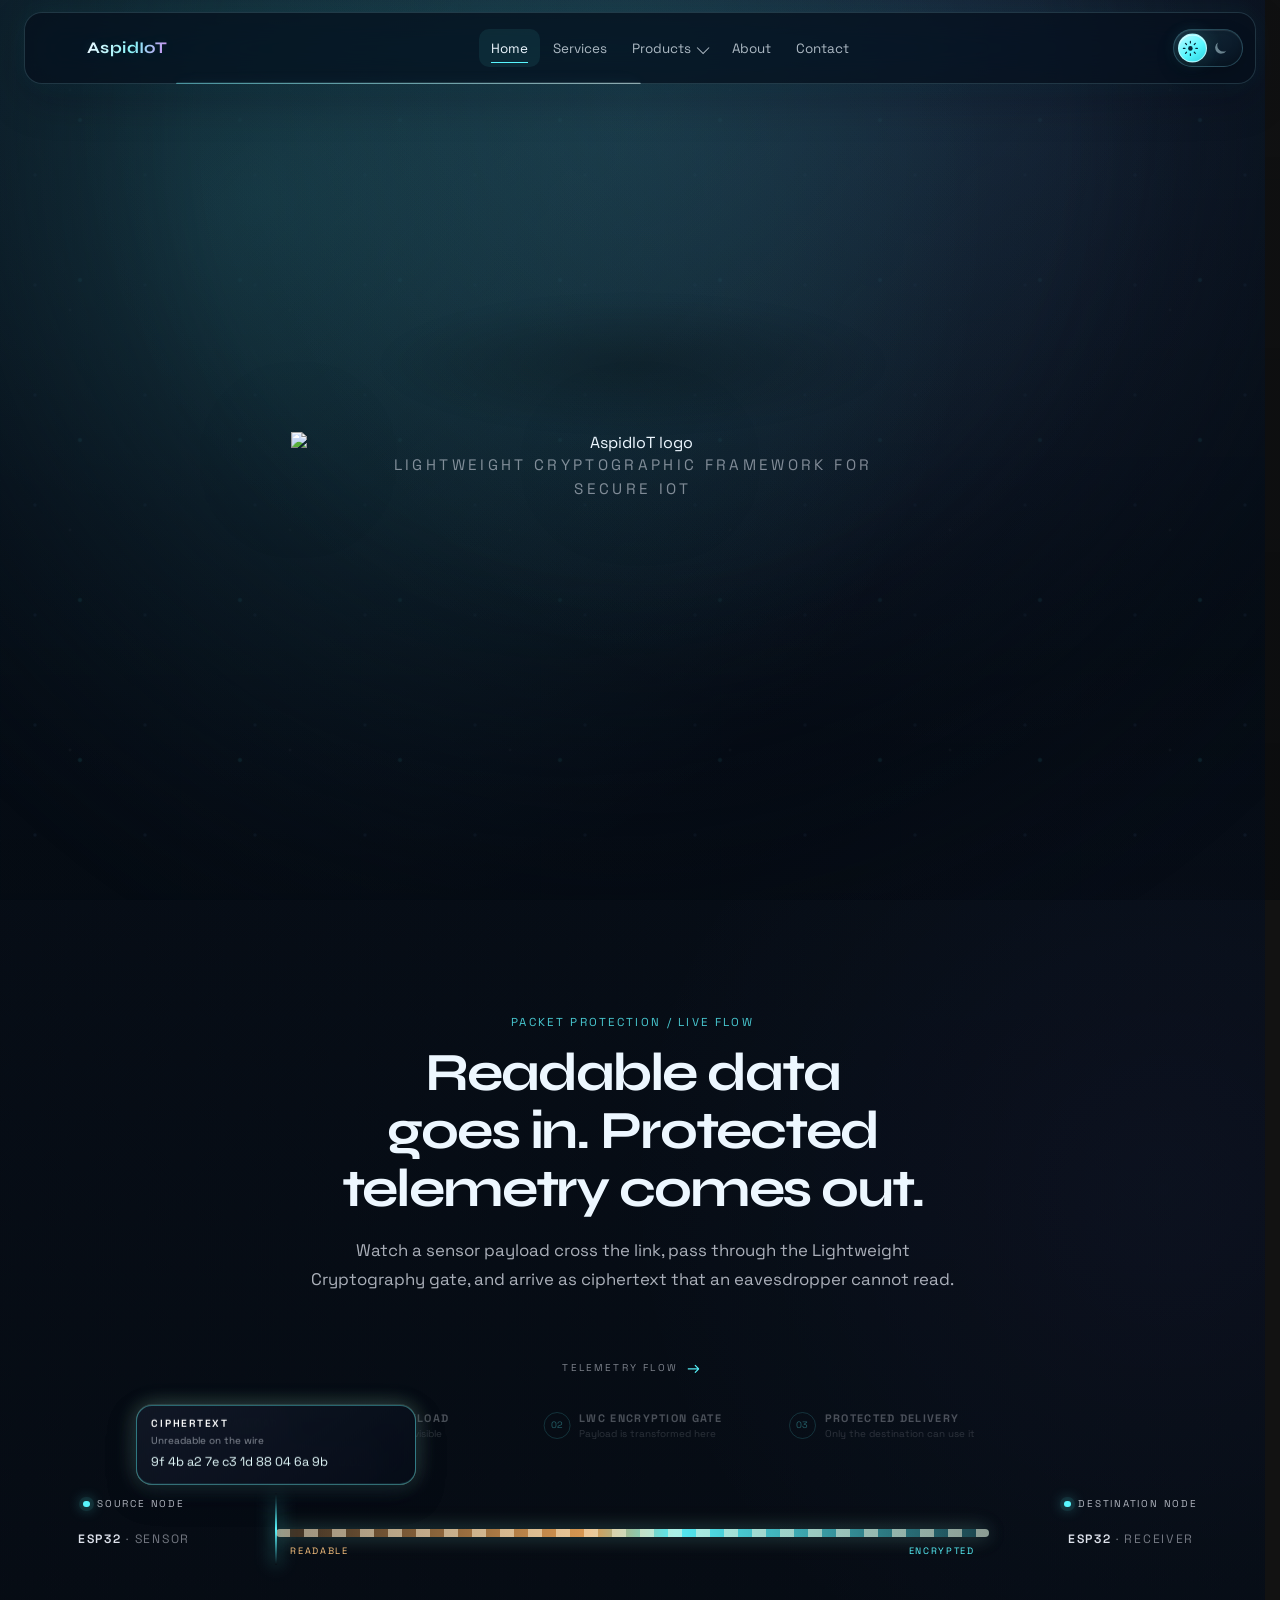
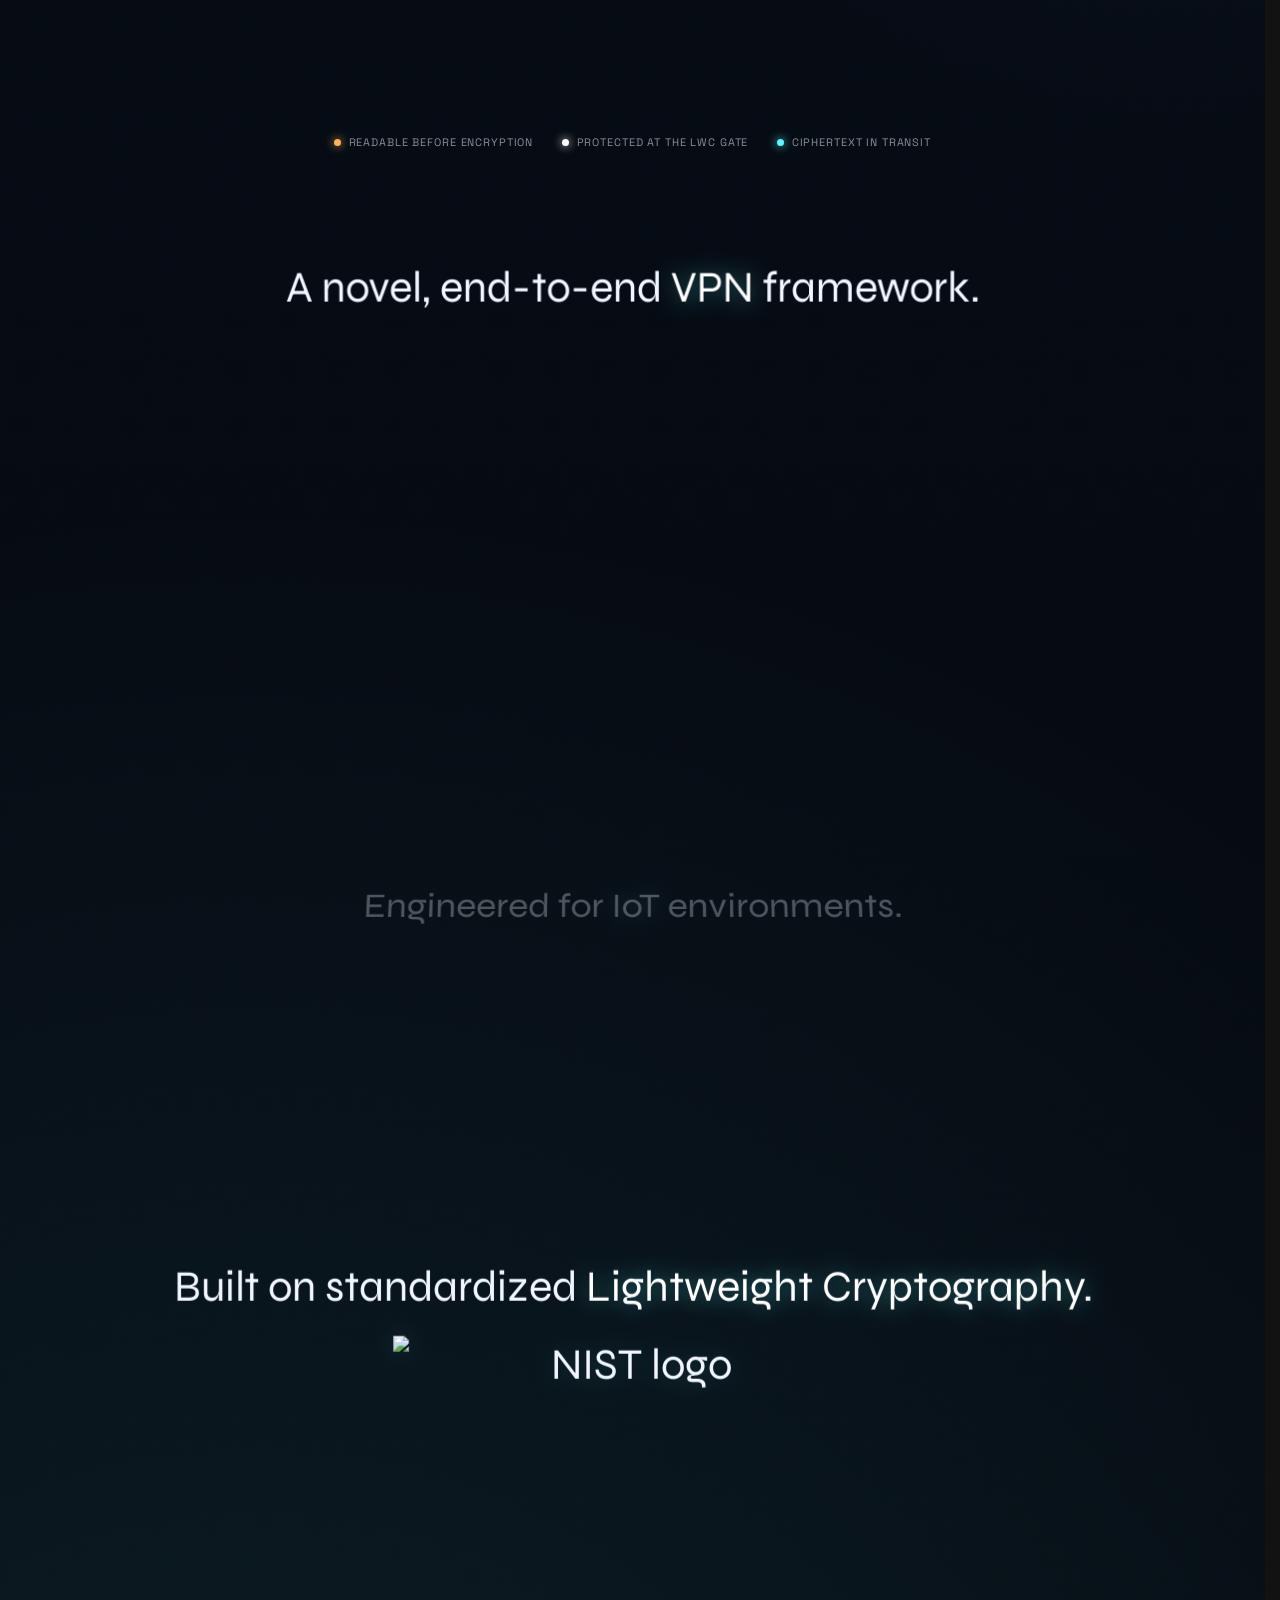
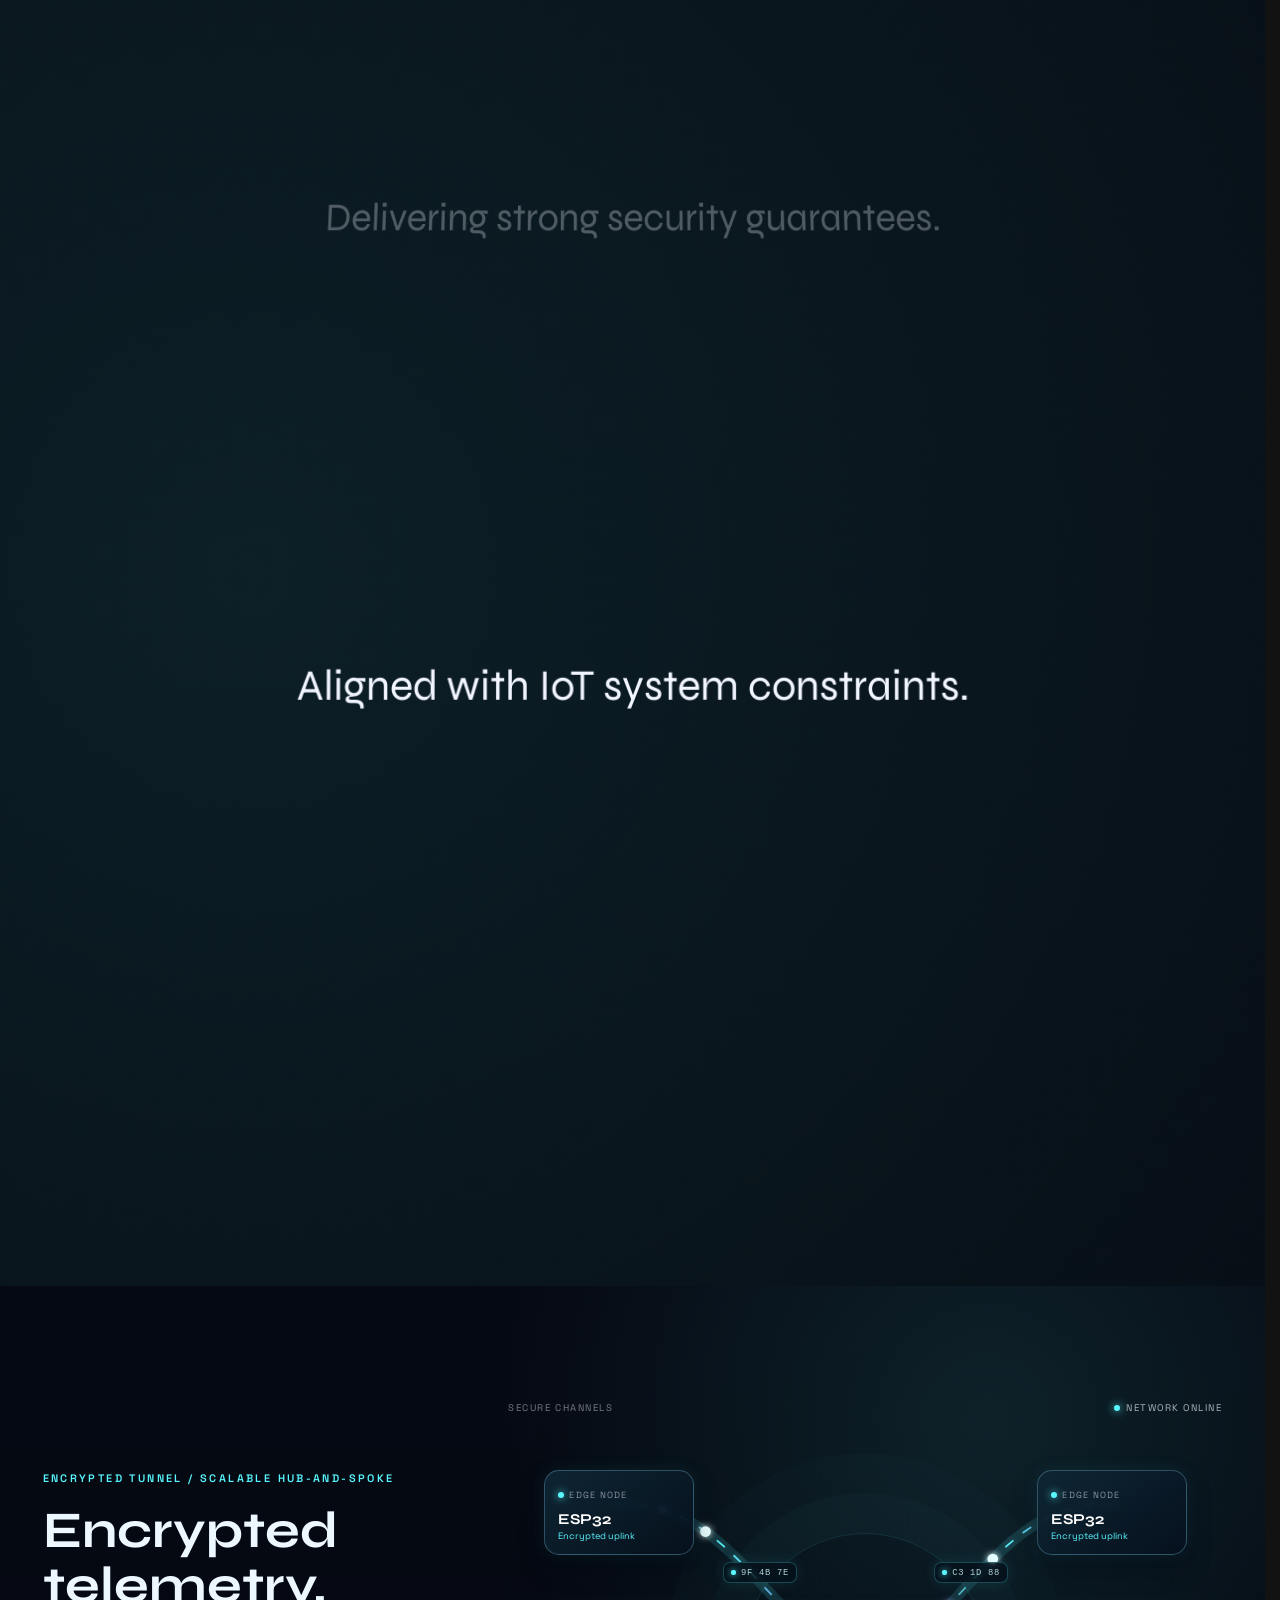
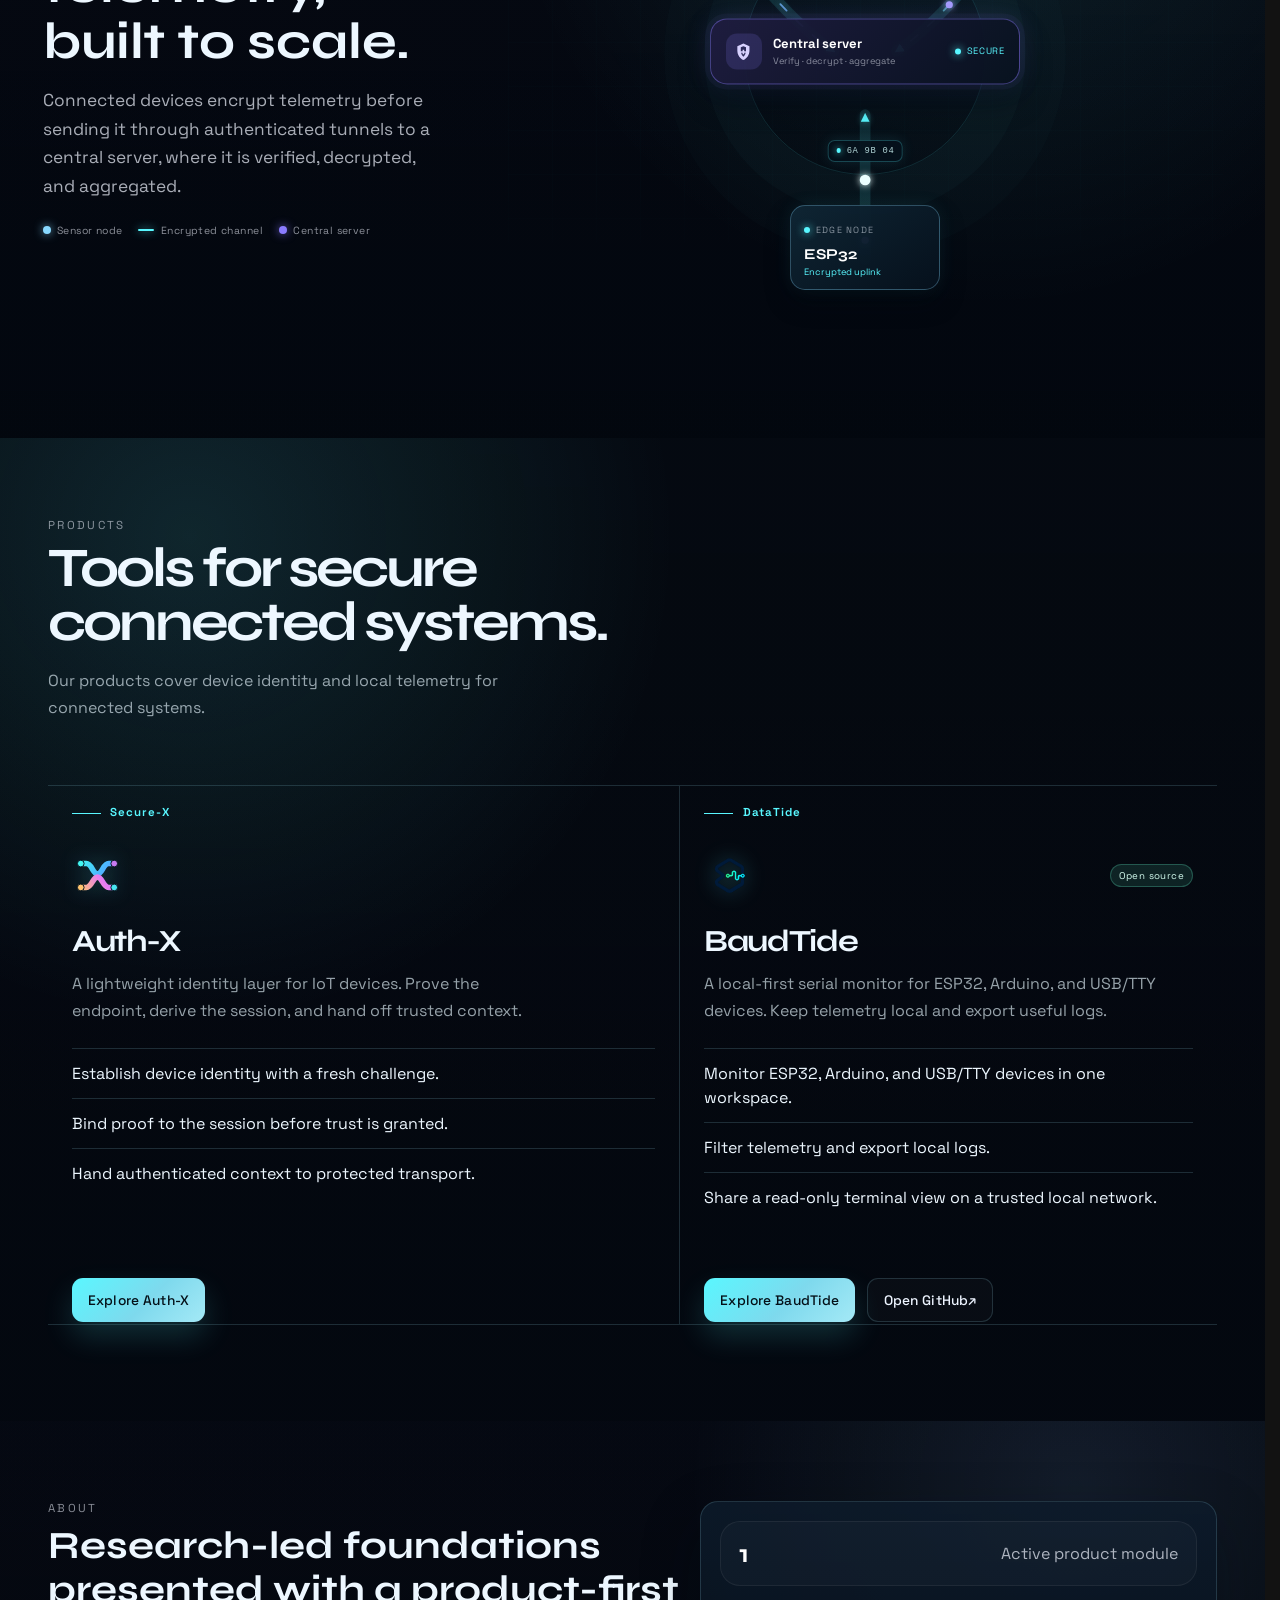
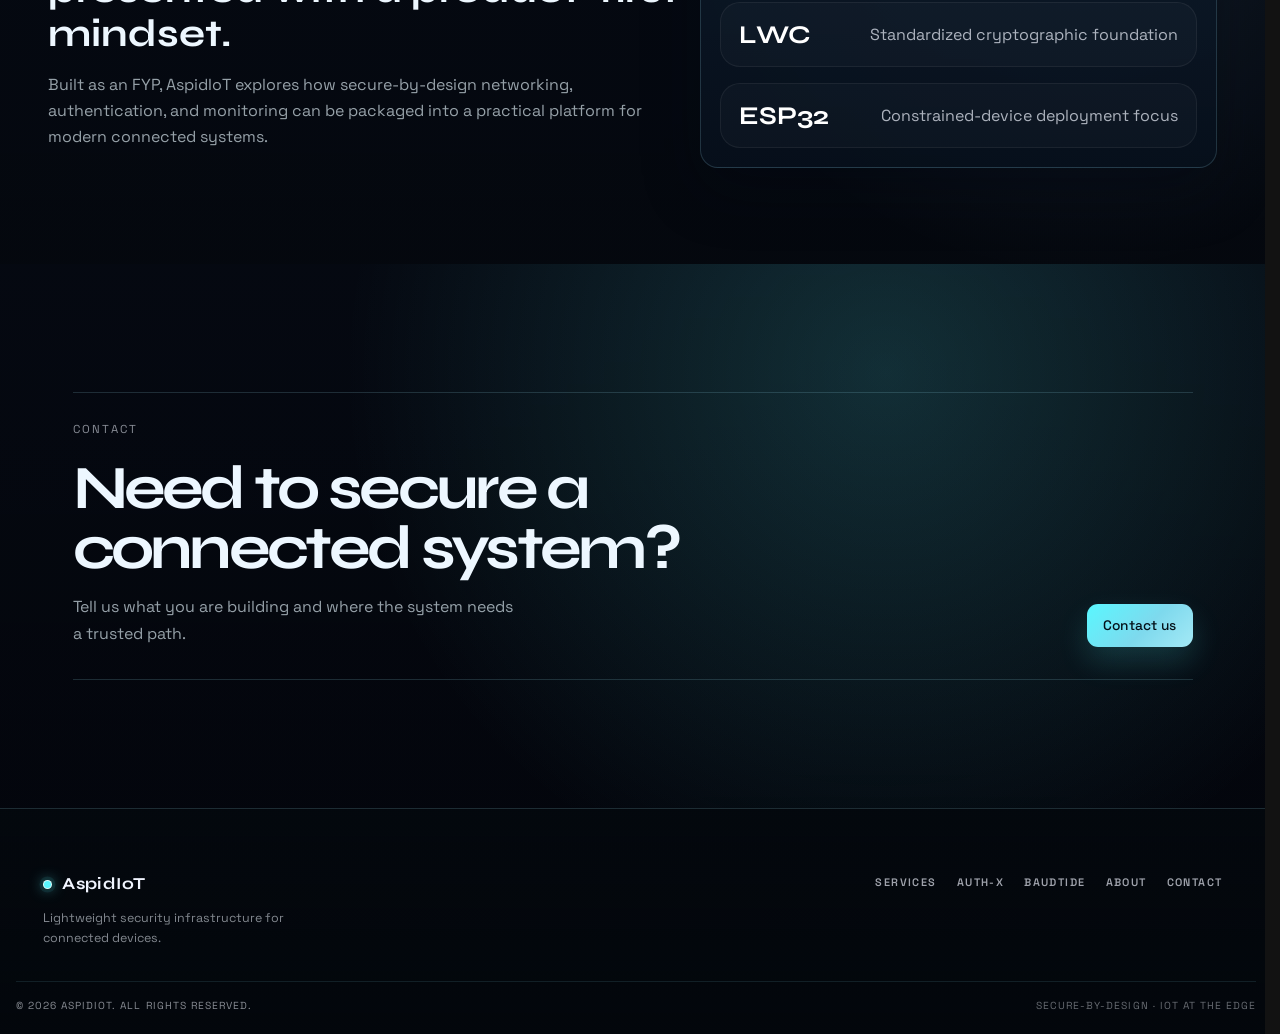
==== index.html @ df2cd74e "Redesign product navigation and service pages" ====
<!doctype html>
<html lang="en">
  <head>
    <meta charset="UTF-8" />
    <meta name="viewport" content="width=device-width, initial-scale=1.0" />
    <meta
      name="description"
      content="AspidIoT builds lightweight security infrastructure for connected devices and IoT systems."
    />
    <title>AspidIoT | Lightweight Security for IoT</title>
    <script>
      try {
        if (localStorage.getItem("aspid-theme") === "light") {
          document.documentElement.dataset.theme = "light";
        }
      } catch {}
    </script>
    <link rel="preconnect" href="https://fonts.googleapis.com" />
    <link rel="preconnect" href="https://fonts.gstatic.com" crossorigin />
    <link rel="stylesheet" href="https://fonts.googleapis.com/css2?family=Space+Grotesk:wght@400;500;600&family=Syne:wght@600;700&display=swap" />
    <link rel="stylesheet" href="styles.css?v=performance-1" />
    <link rel="stylesheet" href="theme.css?v=6" />
    <link rel="stylesheet" href="design-taste.css?v=4" />
  </head>
  <body>
    <header class="site-header" data-header>
      <div class="nav-shell">
        <span class="nav-shell-trace" aria-hidden="true">
          <svg viewBox="0 0 0 0" focusable="false" preserveAspectRatio="none">
            <defs>
              <linearGradient id="aspidNavTraceGradient" x1="0%" y1="0%" x2="100%" y2="0%">
                <stop offset="0%" stop-color="#59f7ff" stop-opacity="0.76" />
                <stop offset="55%" stop-color="#f0ffff" />
                <stop offset="100%" stop-color="#d08aef" stop-opacity="0.94" />
              </linearGradient>
            </defs>
            <path class="nav-shell-trace-path" pathLength="100" />
          </svg>
        </span>

        <a class="brand-mark" href="#home" aria-label="AspidIoT home">
          <span class="brand-logo" aria-hidden="true">
            <img src="logo.png" alt="" />
          </span>
          <span class="brand-copy">
            <span class="brand-name">AspidIoT</span>
          </span>
        </a>

        <nav class="site-nav" aria-label="Primary">
          <a class="nav-link" href="#home" data-nav-link>Home</a>
          <a class="nav-link" href="services.html">Services</a>

          <div class="nav-dropdown" data-dropdown>
            <button
              class="nav-link nav-dropdown-toggle"
              type="button"
              aria-expanded="false"
              aria-controls="products-menu"
              data-dropdown-toggle
            >
              <span>Products</span>
              <span class="nav-caret" aria-hidden="true"></span>
            </button>

            <div class="mega-menu product-menu" id="products-menu" data-dropdown-panel>
              <p class="product-menu-kicker">Product families</p>
              <div class="product-menu-list" data-product-family-list>
                <section class="product-menu-family" data-product-family>
                  <button class="product-menu-family-toggle" type="button" aria-expanded="false" aria-controls="secure-x-products" data-product-family-toggle>
                    <span class="product-menu-family-copy">
                      <span class="product-menu-family-name">Secure-X</span>
                      <span class="product-menu-family-detail">Device identity + session setup</span>
                    </span>
                    <span class="product-menu-family-caret" aria-hidden="true"></span>
                  </button>
                  <div class="product-menu-family-panel" id="secure-x-products" aria-hidden="true">
                    <a class="product-menu-item" href="auth-x.html" data-product-link>
                      <span class="product-menu-item-logo product-menu-item-logo-auth-x" aria-hidden="true">
                        <img src="assets/auth-x-logos/auth-x-mark.svg" alt="" width="64" height="64" decoding="async" />
                      </span>
                      <span class="product-menu-item-copy">
                        <span class="product-menu-item-name">Auth-X</span>
                        <span class="product-menu-item-detail">Device identity &amp; session setup</span>
                      </span>
                    </a>
                  </div>
                </section>
                <section class="product-menu-family" data-product-family>
                  <button class="product-menu-family-toggle" type="button" aria-expanded="false" aria-controls="datatide-products" data-product-family-toggle>
                    <span class="product-menu-family-copy">
                      <span class="product-menu-family-name">DataTide</span>
                      <span class="product-menu-family-detail">Local telemetry tools</span>
                    </span>
                    <span class="product-menu-family-caret" aria-hidden="true"></span>
                  </button>
                  <div class="product-menu-family-panel" id="datatide-products" aria-hidden="true">
                    <a class="product-menu-item" href="baudtide.html" data-product-link>
                      <span class="product-menu-item-logo" aria-hidden="true">
                        <img src="assets/baudtide/baudtide-mark.png" alt="" decoding="async" />
                      </span>
                      <span class="product-menu-item-copy">
                        <span class="product-menu-item-name">BaudTide <span class="product-badge product-badge-open">Open source</span></span>
                        <span class="product-menu-item-detail">Local-first serial monitoring</span>
                      </span>
                    </a>
                  </div>
                </section>
              </div>
            </div>
          </div>

          <a class="nav-link" href="about.html">About</a>
          <a class="nav-link" href="contact.html">Contact</a>
       </nav>

        <div class="nav-actions">
          <button
            class="theme-toggle"
            type="button"
            data-theme-toggle
            aria-pressed="false"
            aria-label="Switch to light theme"
            title="Switch to light theme"
          >
            <span class="theme-toggle-track" aria-hidden="true">
              <span class="theme-toggle-icon theme-toggle-icon-sun">
                <svg viewBox="0 0 24 24" focusable="false">
                  <circle cx="12" cy="12" r="3.25"></circle>
                  <path d="M12 2v2.2M12 19.8V22M2 12h2.2M19.8 12H22M4.93 4.93l1.56 1.56M17.51 17.51l1.56 1.56M19.07 4.93l-1.56 1.56M6.49 17.51l-1.56 1.56"></path>
                </svg>
              </span>
              <span class="theme-toggle-icon theme-toggle-icon-moon">
                <svg viewBox="0 0 24 24" focusable="false">
                  <path d="M20.4 15.2A8.5 8.5 0 0 1 8.8 3.6 8.5 8.5 0 1 0 20.4 15.2Z"></path>
                </svg>
              </span>
              <span class="theme-toggle-thumb"></span>
            </span>
          </button>

          <button
            class="nav-toggle"
            type="button"
            aria-label="Toggle navigation"
            aria-expanded="false"
            aria-controls="mobile-menu"
            data-nav-toggle
          >
            <span></span>
            <span></span>
            <span></span>
          </button>
        </div>
      </div>

      <div class="mobile-menu" id="mobile-menu" data-mobile-menu>
        <div class="mobile-menu-inner">
          <a class="mobile-nav-link" href="#home" data-mobile-link>Home</a>
          <a class="mobile-nav-link" href="services.html" data-mobile-link>Services</a>

          <div class="mobile-products">
            <button
              class="mobile-products-toggle"
              type="button"
              aria-expanded="false"
              aria-controls="mobile-products-grid"
              data-mobile-products-toggle
            >
              <span>Products</span>
              <span class="nav-caret" aria-hidden="true"></span>
            </button>

            <div class="mobile-products-grid" id="mobile-products-grid" data-mobile-products-grid>
              <div class="product-menu-list product-menu-list-mobile" data-product-family-list>
                <section class="product-menu-family" data-product-family>
                  <button class="product-menu-family-toggle" type="button" aria-expanded="false" aria-controls="mobile-secure-x-products" data-product-family-toggle>
                    <span class="product-menu-family-copy">
                      <span class="product-menu-family-name">Secure-X</span>
                      <span class="product-menu-family-detail">Device identity + session setup</span>
                    </span>
                    <span class="product-menu-family-caret" aria-hidden="true"></span>
                  </button>
                  <div class="product-menu-family-panel" id="mobile-secure-x-products" aria-hidden="true">
                    <a class="product-menu-item" href="auth-x.html" data-product-link data-mobile-link>
                      <span class="product-menu-item-logo product-menu-item-logo-auth-x" aria-hidden="true">
                        <img src="assets/auth-x-logos/auth-x-mark.svg" alt="" width="64" height="64" decoding="async" />
                      </span>
                      <span class="product-menu-item-copy">
                        <span class="product-menu-item-name">Auth-X</span>
                        <span class="product-menu-item-detail">Device identity &amp; session setup</span>
                      </span>
                    </a>
                  </div>
                </section>
                <section class="product-menu-family" data-product-family>
                  <button class="product-menu-family-toggle" type="button" aria-expanded="false" aria-controls="mobile-datatide-products" data-product-family-toggle>
                    <span class="product-menu-family-copy">
                      <span class="product-menu-family-name">DataTide</span>
                      <span class="product-menu-family-detail">Local telemetry tools</span>
                    </span>
                    <span class="product-menu-family-caret" aria-hidden="true"></span>
                  </button>
                  <div class="product-menu-family-panel" id="mobile-datatide-products" aria-hidden="true">
                    <a class="product-menu-item" href="baudtide.html" data-product-link data-mobile-link>
                      <span class="product-menu-item-logo" aria-hidden="true">
                        <img src="assets/baudtide/baudtide-mark.png" alt="" decoding="async" />
                      </span>
                      <span class="product-menu-item-copy">
                        <span class="product-menu-item-name">BaudTide <span class="product-badge product-badge-open">Open source</span></span>
                        <span class="product-menu-item-detail">Local-first serial monitoring</span>
                      </span>
                    </a>
                  </div>
                </section>
              </div>
            </div>
          </div>

          <a class="mobile-nav-link" href="about.html" data-mobile-link>About</a>
          <a class="mobile-nav-link" href="contact.html" data-mobile-link>Contact</a>

        </div>
      </div>
    </header>

    <main>
      <section class="hero" id="home">
        <div class="hero-bg"></div>
        <div class="hero-3d scene-layer" aria-hidden="true">
          <canvas id="hero-canvas"></canvas>
        </div>
        <div class="hero-content">
          <div class="hero-brand">
            <div class="hero-core" aria-hidden="true"></div>
            <img class="logo" src="logo.png" alt="AspidIoT logo" />
            <p class="hero-tagline">Lightweight Cryptographic Framework for Secure IoT</p>
          </div>
          <div class="hero-features">
            <div class="hero-feature">Secure,</div>
            <div class="hero-feature">Modular,</div>
            <div class="hero-feature">Lightweight <span class="hero-dot">•</span></div>
          </div>
        </div>
      </section>

      <section class="narrative" id="features" aria-label="Project narrative">
        <div class="narrative-intro">
          <p class="section-kicker">Packet protection / live flow</p>
          <h2 class="narrative-title">Readable data goes in. Protected telemetry comes out.</h2>
          <p class="narrative-summary">
            Watch a sensor payload cross the link, pass through the Lightweight Cryptography gate,
            and arrive as ciphertext that an eavesdropper cannot read.
          </p>
        </div>

        <div class="device-bridge">
          <div class="device-node device-node-source">
            <span class="device-status"><span class="status-dot"></span>Source node</span>
            <img class="device" src="esp32.png" alt="" loading="lazy" decoding="async" />
            <span class="device-label">ESP32 <span>· sensor</span></span>
          </div>

          <div class="bridge-3d scene-layer" aria-hidden="true">
            <canvas id="bridge-canvas"></canvas>
          </div>

          <div class="link-line">
            <span class="flow-direction">Telemetry flow <span aria-hidden="true">→</span></span>
            <span class="link-track" aria-hidden="true"></span>
            <span class="track-zone track-zone-plain" aria-hidden="true">Readable</span>
            <span class="track-zone track-zone-cipher" aria-hidden="true">Encrypted</span>

            <div class="bridge-stage-label bridge-stage-plain" aria-hidden="true">
              <span class="stage-index">01</span>
              <span class="stage-copy"><strong>Readable payload</strong><small>Sensor values are visible</small></span>
            </div>

            <div class="packet packet-plain">
              <span class="packet-label">Plaintext payload</span>
              <span class="packet-meta">Temperature · humidity · gas</span>
              <pre class="packet-body">{ "temp": 24.7, "hum": 61, "gas": 0.02 }</pre>
            </div>

            <div class="bridge-stage-label bridge-stage-encrypt" aria-hidden="true">
              <span class="stage-index">02</span>
              <span class="stage-copy"><strong>LWC encryption gate</strong><small>Payload is transformed here</small></span>
            </div>

            <div class="packet packet-cipher">
              <span class="packet-label">Ciphertext</span>
              <span class="packet-meta">Unreadable on the wire</span>
              <pre class="packet-body">9f 4b a2 7e c3 1d 88 04 6a 9b</pre>
            </div>

            <div class="bridge-stage-label bridge-stage-deliver" aria-hidden="true">
              <span class="stage-index">03</span>
              <span class="stage-copy"><strong>Protected delivery</strong><small>Only the destination can use it</small></span>
            </div>

            <div class="lock-indicator">
              <img src="lock-removebg-preview.png" alt="" loading="lazy" decoding="async" />
              <span class="lock-label"><strong>LWC gate</strong><small>Encrypted here</small></span>
            </div>

            <div class="hacker-figure">
              <img src="hacker-removebg-preview.png" alt="" loading="lazy" decoding="async" />
              <span class="hacker-tag"><strong>Eavesdropper blocked</strong><small>Cannot read the payload</small></span>
            </div>
          </div>

          <div class="device-node device-node-destination">
            <span class="device-status"><span class="status-dot"></span>Destination node</span>
            <img class="device" src="esp32.png" alt="" loading="lazy" decoding="async" />
            <span class="device-label">ESP32 <span>· receiver</span></span>
          </div>
        </div>

        <div class="bridge-legend" aria-label="Animation legend">
          <span><i class="legend-swatch legend-swatch-plain"></i>Readable before encryption</span>
          <span><i class="legend-swatch legend-swatch-gate"></i>Protected at the LWC gate</span>
          <span><i class="legend-swatch legend-swatch-cipher"></i>Ciphertext in transit</span>
        </div>

        <div class="story-sticky">
          <div class="story-lines">
            <p class="story-line is-active">A novel, end-to-end <span class="accent">VPN</span> framework.</p>
            <p class="story-line">Engineered for <span class="accent">IoT</span> environments.</p>
            <p class="story-line">
              Built on standardized <span class="accent">Lightweight Cryptography.</span>
              <img class="story-logo" src="nist.png" alt="NIST logo" loading="lazy" decoding="async" />
            </p>
            <p class="story-line">Delivering strong security guarantees.</p>
            <p class="story-line">Aligned with IoT system constraints.</p>
          </div>
        </div>
      </section>

      <section class="network" id="network" aria-label="Encrypted device network">
        <div class="network-content">
          <div class="network-text reveal">
            <p class="network-kicker">Encrypted tunnel / scalable hub-and-spoke</p>
            <h2 class="network-title">Encrypted telemetry, built to scale.</h2>
            <p class="network-summary">
              Connected devices encrypt telemetry before sending it through authenticated tunnels
              to a central server, where it is verified, decrypted, and aggregated.
            </p>
            <div class="network-legend" aria-label="Network legend">
              <span><i class="legend-device"></i>Sensor node</span>
              <span><i class="legend-tunnel"></i>Encrypted channel</span>
              <span><i class="legend-server"></i>Central server</span>
            </div>
          </div>
          <div class="network-viz" aria-hidden="true">
            <div class="network-viz-shell">
              <div class="network-viz-topline">
                <span>Secure channels</span>
                <span class="network-live"><i></i>Network online</span>
              </div>

              <svg class="network-map" viewBox="0 0 800 560" role="presentation">
                <defs>
                  <linearGradient id="network-route-gradient" x1="0" y1="0" x2="1" y2="0">
                    <stop offset="0" stop-color="#88d9ff" stop-opacity="0.2" />
                    <stop offset="0.5" stop-color="#59f7ff" stop-opacity="0.95" />
                    <stop offset="1" stop-color="#8b7cff" stop-opacity="0.6" />
                  </linearGradient>
                  <filter id="network-packet-glow" x="-100%" y="-100%" width="300%" height="300%">
                    <feGaussianBlur stdDeviation="4" result="blur" />
                    <feMerge>
                      <feMergeNode in="blur" />
                      <feMergeNode in="SourceGraphic" />
                    </feMerge>
                  </filter>
                  <marker id="network-arrow" viewBox="0 0 10 10" refX="8" refY="5" markerWidth="5" markerHeight="5" orient="auto-start-reverse">
                    <path d="M 0 0 L 10 5 L 0 10 z" fill="#59f7ff" />
                  </marker>
                </defs>

                <path class="network-route-base" d="M120 112 C235 105 280 220 365 277" />
                <path class="network-route-line" d="M120 112 C235 105 280 220 365 277" marker-end="url(#network-arrow)" />
                <path class="network-route-base" d="M680 112 C565 105 520 220 435 277" />
                <path class="network-route-line" d="M680 112 C565 105 520 220 435 277" marker-end="url(#network-arrow)" />
                <path class="network-route-base" d="M400 510 C400 438 400 385 400 348" />
                <path class="network-route-line network-route-line-vertical" d="M400 510 C400 438 400 385 400 348" marker-end="url(#network-arrow)" />

                <circle class="network-packet network-packet-forward" r="6" filter="url(#network-packet-glow)">
                  <animateMotion dur="3.2s" begin="-0.4s" repeatCount="indefinite" path="M120 112 C235 105 280 220 365 277" />
                </circle>
                <circle class="network-packet network-packet-reply" r="4" filter="url(#network-packet-glow)">
                  <animateMotion dur="3.2s" begin="-1.9s" repeatCount="indefinite" path="M365 277 C280 220 235 105 120 112" />
                </circle>
                <circle class="network-packet network-packet-forward" r="6" filter="url(#network-packet-glow)">
                  <animateMotion dur="3.6s" begin="-1.1s" repeatCount="indefinite" path="M680 112 C565 105 520 220 435 277" />
                </circle>
                <circle class="network-packet network-packet-reply" r="4" filter="url(#network-packet-glow)">
                  <animateMotion dur="3.6s" begin="-0.2s" repeatCount="indefinite" path="M435 277 C520 220 565 105 680 112" />
                </circle>
                <circle class="network-packet network-packet-forward" r="6" filter="url(#network-packet-glow)">
                  <animateMotion dur="2.8s" begin="-0.8s" repeatCount="indefinite" path="M400 510 C400 438 400 385 400 348" />
                </circle>
                <circle class="network-packet network-packet-reply" r="4" filter="url(#network-packet-glow)">
                  <animateMotion dur="2.8s" begin="-1.7s" repeatCount="indefinite" path="M400 348 C400 385 400 438 400 510" />
                </circle>
              </svg>

              <div class="network-server">
                <div class="network-server-icon">
                  <svg viewBox="0 0 24 24" aria-hidden="true">
                    <path d="M12 2.4 19 5.5v5.1c0 5.1-3.1 9.4-7 11-3.9-1.6-7-5.9-7-11V5.5l7-3.1Zm0 3.1L9 6.8v3.7c0 3.3 1.7 6.3 3 7.3 1.3-1 3-4 3-7.3V6.8l-3-1.3Zm-.9 4h1.8v1.8h1.8v1.8h-1.8v1.8h-1.8v-1.8H9.2v-1.8h1.9V9.5Z" />
                  </svg>
                </div>
                <div>
                  <strong>Central server</strong>
                  <span>Verify · decrypt · aggregate</span>
                </div>
                <span class="network-server-state"><i></i>Secure</span>
              </div>

              <div class="network-node network-node-1">
                <span class="network-node-top"><i></i>Edge node</span>
                <strong>ESP32</strong>
                <span>Encrypted uplink</span>
              </div>
              <div class="network-node network-node-2">
                <span class="network-node-top"><i></i>Edge node</span>
                <strong>ESP32</strong>
                <span>Encrypted uplink</span>
              </div>
              <div class="network-node network-node-3">
                <span class="network-node-top"><i></i>Edge node</span>
                <strong>ESP32</strong>
                <span>Encrypted uplink</span>
              </div>

              <span class="network-cipher network-cipher-1"><i></i>9F 4B 7E</span>
              <span class="network-cipher network-cipher-2"><i></i>C3 1D 88</span>
              <span class="network-cipher network-cipher-3"><i></i>6A 9B 04</span>
            </div>
          </div>
        </div>
      </section>

      <section class="products-section" id="products" aria-label="Products">
        <div class="section-shell reveal">
          <div class="section-heading">
            <p class="section-kicker">Products</p>
            <h2 class="section-title">Tools for secure connected systems.</h2>
            <p class="section-summary">
              Our products cover device identity and local telemetry for connected systems.
            </p>
          </div>

          <div class="product-showcase-grid">
            <section class="product-showcase-family" aria-label="Secure-X product lineup">
              <p class="product-showcase-family-label">Secure-X</p>
              <article class="showcase-card showcase-card-featured reveal" data-delay="80">
                <div class="showcase-card-top">
                  <span class="showcase-logo showcase-logo-mark" aria-hidden="true">
                    <img src="assets/auth-x-logos/auth-x-mark.svg" alt="" width="64" height="64" loading="lazy" decoding="async" />
                  </span>
                </div>
                <h3>Auth-X</h3>
                <p>
                  A lightweight identity layer for IoT devices. Prove the endpoint, derive the session, and hand off trusted context.
                </p>
                <ul class="showcase-list">
                  <li>Establish device identity with a fresh challenge.</li>
                  <li>Bind proof to the session before trust is granted.</li>
                  <li>Hand authenticated context to protected transport.</li>
                </ul>
                <div class="showcase-actions">
                  <a class="button-link button-link-primary" href="auth-x.html">Explore Auth-X</a>
                </div>
              </article>
            </section>

            <section class="product-showcase-family" aria-label="DataTide tools">
              <p class="product-showcase-family-label">DataTide</p>
              <article class="showcase-card showcase-card-baudtide reveal" data-delay="160">
                <div class="showcase-card-top">
                  <span class="showcase-icon showcase-icon-baudtide" aria-hidden="true">
                    <img src="assets/baudtide/baudtide-mark.png" alt="" loading="lazy" decoding="async" />
                  </span>
                  <span class="product-badge product-badge-open">Open source</span>
                </div>
                <h3>BaudTide</h3>
                <p>
                  A local-first serial monitor for ESP32, Arduino, and USB/TTY devices. Keep telemetry local and export useful logs.
                </p>
                <ul class="showcase-list">
                  <li>Monitor ESP32, Arduino, and USB/TTY devices in one workspace.</li>
                  <li>Filter telemetry and export local logs.</li>
                  <li>Share a read-only terminal view on a trusted local network.</li>
                </ul>
                <div class="showcase-actions">
                  <a class="button-link button-link-primary" href="baudtide.html">Explore BaudTide</a>
                  <a class="button-link button-link-muted" href="https://github.com/basilk15/baudtide" target="_blank" rel="noreferrer">Open GitHub <span aria-hidden="true">↗</span></a>
                </div>
              </article>
            </section>
          </div>
        </div>
      </section>

      <section class="about-section" id="about" aria-label="About AspidIoT">
        <div class="section-shell about-grid reveal">
          <div class="section-heading">
            <p class="section-kicker">About</p>
            <h2 class="section-title">Research-led foundations presented with a product-first mindset.</h2>
            <p class="section-summary">
              Built as an FYP, AspidIoT explores how secure-by-design networking, authentication, and monitoring can be packaged into a practical platform for modern connected systems.
            </p>
          </div>

          <div class="about-panel">
            <div class="about-metric">
              <strong>1</strong>
              <span>Active product module</span>
            </div>
            <div class="about-metric">
              <strong>LWC</strong>
              <span>Standardized cryptographic foundation</span>
            </div>
            <div class="about-metric">
              <strong>ESP32</strong>
              <span>Constrained-device deployment focus</span>
            </div>
          </div>
        </div>
      </section>

      <section class="final" id="contact">
        <div class="contact-panel reveal">
          <p class="section-kicker">Contact</p>
          <h2 class="contact-title">Need to secure a connected system?</h2>
          <p class="contact-copy">
            Tell us what you are building and where the system needs a trusted path.
          </p>
          <div class="contact-actions">
            <a class="button-link button-link-primary" href="contact.html">Contact us</a>
          </div>
        </div>
      </section>
    </main>

    <footer class="site-footer">
      <div class="site-footer-shell">
        <div class="site-footer-branding">
          <a class="site-footer-brand" href="#home" aria-label="AspidIoT home">
            <span class="site-footer-brand-mark" aria-hidden="true"></span>
            <span>AspidIoT</span>
          </a>
          <p>Lightweight security infrastructure for connected devices.</p>
        </div>
        <nav class="site-footer-nav" aria-label="Footer">
          <a href="services.html">Services</a>
          <a href="auth-x.html">Auth-X</a>
          <a href="baudtide.html">BaudTide</a>
          <a href="#about">About</a>
          <a href="#contact">Contact</a>
        </nav>
      </div>
      <div class="site-footer-meta">
        <p>© 2026 AspidIoT. All rights reserved.</p>
        <span>Secure-by-design · IoT at the edge</span>
      </div>
    </footer>

    <script src="theme.js?v=2"></script>
    <script src="script.js?v=performance-4"></script>
  </body>
</html>
---- styles.css ----
:root {
  color-scheme: dark;
  --bg: #05070c;
  --bg-deep: #0a0f1c;
  --ink: #f1f5ff;
  --muted: rgba(241, 245, 255, 0.7);
  --accent: #59f7ff;
  --accent-2: #8b7cff;
  --accent-3: #88d9ff;
  --accent-soft: rgba(89, 247, 255, 0.18);
  --panel: rgba(11, 18, 34, 0.8);
  --panel-strong: rgba(9, 16, 29, 0.94);
  --glow: rgba(89, 247, 255, 0.55);
  --border-soft: rgba(255, 255, 255, 0.09);
  --shadow-soft: 0 18px 45px rgba(2, 8, 18, 0.28);
  --shadow-strong: 0 24px 60px rgba(2, 8, 18, 0.42);
  --max-width: 980px;
  --nav-height: 5.25rem;
}

* {
  box-sizing: border-box;
  margin: 0;
  padding: 0;
}

html {
  scroll-behavior: smooth;
  overflow-x: clip;
}

body {
  font-family: "Space Grotesk", "Segoe UI", sans-serif;
  background: radial-gradient(circle at top, #0c172a 0%, var(--bg) 45%, #030509 100%);
  color: var(--ink);
  min-height: 100vh;
  overflow-x: clip;
  position: relative;
}

body.menu-open {
  overflow: hidden;
}

main {
  position: relative;
  overflow: hidden;
  z-index: 1;
}

main > section {
  position: relative;
  z-index: 1;
}

body::before,
body::after,
main::before,
main::after {
  content: "";
  position: fixed;
  inset: 0;
  pointer-events: none;
  z-index: 0;
}

body::before {
  background:
    radial-gradient(circle at 50% 12%, rgba(89, 247, 255, 0.08), transparent 55%),
    radial-gradient(circle at 50% 55%, rgba(0, 0, 0, 0), rgba(0, 0, 0, 0.35) 70%, rgba(0, 0, 0, 0.65) 100%);
  opacity: 1;
}

body::after {
  background-image:
    linear-gradient(90deg, rgba(89, 247, 255, 0.035) 1px, transparent 1px),
    linear-gradient(0deg, rgba(89, 247, 255, 0.035) 1px, transparent 1px),
    radial-gradient(circle, rgba(89, 247, 255, 0.75) 0 1.2px, transparent 2.8px),
    radial-gradient(circle, rgba(125, 177, 255, 0.45) 0 1px, transparent 2.4px),
    radial-gradient(circle, rgba(255, 255, 255, 0.25) 0 0.9px, transparent 2px);
  background-size: 180px 180px, 180px 180px, 160px 160px, 110px 110px, 220px 220px;
  background-position: 0 0, 0 0, 0 -600px, 90px -1200px, -40px -900px;
  opacity: 0.6;
  animation: starRain 16s linear infinite;
}

main::before {
  background-image:
    repeating-linear-gradient(
      110deg,
      rgba(89, 247, 255, 0.08) 0 1px,
      transparent 1px 160px
    ),
    repeating-linear-gradient(
      12deg,
      rgba(89, 247, 255, 0.06) 0 1px,
      transparent 1px 220px
    ),
    radial-gradient(circle at 30% 40%, rgba(89, 247, 255, 0.2) 0 2px, transparent 3px),
    radial-gradient(circle at 70% 60%, rgba(89, 247, 255, 0.18) 0 2px, transparent 3px),
    radial-gradient(circle at 50% 20%, rgba(89, 247, 255, 0.16) 0 2px, transparent 3px);
  background-size: 140% 140%;
  background-position: 0 0;
  opacity: 0.18;
  animation: streamSlide 36s linear infinite;
}

main::after {
  background-image: url("data:image/svg+xml;utf8,<svg xmlns='http://www.w3.org/2000/svg' width='240' height='240'><rect width='240' height='240' fill='none'/><text x='18' y='42' font-size='16' fill='%2359f7ff' fill-opacity='0.08'>1010 0110</text><text x='140' y='80' font-size='14' fill='%2359f7ff' fill-opacity='0.06'>0x9f4b</text><text x='28' y='140' font-size='12' fill='%2359f7ff' fill-opacity='0.06'>KEY</text><text x='120' y='180' font-size='12' fill='%2359f7ff' fill-opacity='0.05'>AEAD</text><text x='60' y='210' font-size='11' fill='%2359f7ff' fill-opacity='0.05'>LOCK</text></svg>");
  background-size: 240px 240px;
  opacity: 0.08;
  filter: blur(0.4px);
  animation: glyphFade 24s ease-in-out infinite;
}

body.is-scrolling::after,
body.is-scrolling main::before,
body.is-scrolling main::after,
html.page-hidden body::after,
html.page-hidden main::before,
html.page-hidden main::after,
body.is-scrolling .network-route-line {
  animation-play-state: paused;
}

@media (max-width: 768px) {
  body::after,
  main::before,
  main::after {
    animation: none;
  }
}

.site-header {
  position: fixed;
  top: 1rem;
  left: 0;
  right: 0;
  z-index: 30;
  padding: 0 1rem;
  pointer-events: none;
}

.nav-shell {
  --nav-surface: rgba(8, 14, 26, 0.58);
  position: relative;
  isolation: isolate;
  width: min(1240px, calc(100vw - 2rem));
  margin: 0 auto;
  min-height: var(--nav-height);
  display: flex;
  align-items: center;
  justify-content: space-between;
  gap: 1.2rem;
  padding: 0.85rem 1rem 0.85rem 1.25rem;
  border-radius: 24px;
  border: 1px solid rgba(126, 214, 231, 0.2);
  background: var(--nav-surface);
  backdrop-filter: blur(18px) saturate(165%);
  -webkit-backdrop-filter: blur(18px) saturate(165%);
  box-shadow: var(--shadow-soft), 0 0 22px rgba(89, 247, 255, 0.1);
  transition:
    background 0.35s ease,
    border-color 0.35s ease,
    box-shadow 0.35s ease,
    transform 0.35s ease;
  pointer-events: auto;
}

.nav-shell-trace {
  position: absolute;
  inset: 0;
  z-index: 0;
  pointer-events: none;
  border-radius: inherit;
  overflow: hidden;
}

.nav-shell-trace svg {
  display: block;
  width: 100%;
  height: 100%;
}

.nav-shell-trace-path {
  fill: none;
  stroke: url(#aspidNavTraceGradient);
  stroke-width: 1.7;
  stroke-linecap: round;
  stroke-linejoin: round;
  stroke-dasharray: 18 82;
  opacity: 0.98;
  filter:
    drop-shadow(0 0 8px rgba(89, 247, 255, 0.3))
    drop-shadow(0 0 10px rgba(208, 138, 239, 0.16));
  animation: navTraceMove 5.2s linear infinite;
}

.nav-shell > *:not(.nav-shell-trace) {
  position: relative;
  z-index: 1;
}

.site-header.is-scrolled .nav-shell,
.site-header.is-open .nav-shell {
  --nav-surface: rgba(8, 14, 26, 0.84);
  border-color: rgba(126, 214, 231, 0.3);
  box-shadow: var(--shadow-strong), 0 0 24px rgba(89, 247, 255, 0.12);
}

.brand-mark {
  display: inline-flex;
  align-items: center;
  gap: 0.12rem;
  min-width: 0;
  text-decoration: none;
  color: inherit;
}

.brand-logo {
  position: relative;
  flex: 0 0 3.35rem;
  display: block;
  width: 3.35rem;
  height: 3.35rem;
  overflow: hidden;
  border-radius: 0;
  padding: 0;
  background: transparent;
  border: 0;
  transform: translateY(-0.3rem);
  clip-path: inset(0 0.22rem 0 0);
  margin-right: -0.22rem;
}

.brand-logo img {
  position: absolute;
  top: -16%;
  left: -24%;
  width: 264%;
  max-width: none;
  height: auto;
  pointer-events: none;
}

.brand-copy {
  display: flex;
  flex-direction: column;
  min-width: 0;
}

.brand-name {
  font-family: "Syne", "Space Grotesk", sans-serif;
  font-size: clamp(1.08rem, 1.35vw, 1.22rem);
  font-weight: 700;
  letter-spacing: 0.025em;
  line-height: 1.05;
  text-shadow: 0 0 18px rgba(89, 247, 255, 0.16);
  background: linear-gradient(105deg, #f1f8ff 0%, #8cf3f7 58%, #d08aef 100%);
  background-clip: text;
  -webkit-background-clip: text;
  -webkit-text-fill-color: transparent;
}

.site-nav,
.nav-actions {
  display: flex;
  align-items: center;
}

.site-nav {
  gap: 0.35rem;
}

.nav-link,
.nav-dropdown-toggle {
  position: relative;
  display: inline-flex;
  align-items: center;
  gap: 0.45rem;
  min-height: 2.8rem;
  padding: 0.7rem 0.95rem;
  border-radius: 999px;
  border: 0;
  background: transparent;
  color: rgba(241, 245, 255, 0.78);
  text-decoration: none;
  font: inherit;
  font-size: 0.96rem;
  cursor: pointer;
  transition:
    color 0.28s ease,
    background 0.28s ease,
    transform 0.28s ease;
}

.nav-link::after,
.nav-dropdown-toggle::after {
  content: "";
  position: absolute;
  left: 0.95rem;
  right: 0.95rem;
  bottom: 0.45rem;
  height: 1px;
  background: linear-gradient(90deg, transparent, rgba(89, 247, 255, 0.75), transparent);
  transform: scaleX(0.2);
  transform-origin: center;
  opacity: 0;
  transition: transform 0.28s ease, opacity 0.28s ease;
}

.nav-link:hover,
.nav-link:focus-visible,
.nav-dropdown-toggle:hover,
.nav-dropdown-toggle:focus-visible,
.nav-link.is-active,
.nav-dropdown.is-open .nav-dropdown-toggle {
  color: #fff;
  background: rgba(255, 255, 255, 0.05);
  outline: none;
}

.nav-link:hover::after,
.nav-link:focus-visible::after,
.nav-dropdown-toggle:hover::after,
.nav-dropdown-toggle:focus-visible::after,
.nav-link.is-active::after,
.nav-dropdown.is-open .nav-dropdown-toggle::after {
  opacity: 1;
  transform: scaleX(1);
}

.nav-caret {
  width: 0.55rem;
  height: 0.55rem;
  border-right: 1.5px solid currentColor;
  border-bottom: 1.5px solid currentColor;
  transform: rotate(45deg) translateY(-1px);
  transition: transform 0.28s ease;
}

.nav-dropdown {
  position: relative;
}

.nav-dropdown.is-open .nav-caret {
  transform: rotate(225deg) translateY(-1px);
}

.mega-menu {
  position: fixed;
  top: calc(1rem + var(--nav-height) + 1rem);
  right: max(1rem, calc((100vw - 1240px) / 2));
  left: auto;
  width: min(760px, calc(100vw - 2rem));
  max-width: calc(100vw - 2rem);
  padding: 1.15rem;
  border-radius: 28px;
  border: 1px solid rgba(255, 255, 255, 0.1);
  background:
    linear-gradient(180deg, rgba(14, 23, 40, 0.96), rgba(8, 14, 27, 0.96)),
    rgba(9, 15, 28, 0.96);
  box-shadow: 0 30px 80px rgba(1, 7, 17, 0.52);
  backdrop-filter: blur(20px);
  transform: translateY(12px) scale(0.98);
  opacity: 0;
  visibility: hidden;
  pointer-events: none;
  transition:
    opacity 0.24s ease,
    transform 0.24s ease,
    visibility 0.24s ease;
}

.mega-menu::before {
  content: "";
  position: absolute;
  top: -1.5rem;
  right: 0;
  left: 0;
  height: 1.5rem;
  pointer-events: auto;
}

.nav-dropdown.is-open .mega-menu {
  opacity: 1;
  visibility: visible;
  pointer-events: auto;
  transform: translateY(0) scale(1);
}

.mega-menu-head {
  padding: 0.5rem 0.35rem 1rem;
}

.mega-menu-kicker,
.section-kicker {
  text-transform: uppercase;
  letter-spacing: 0.24em;
  font-size: 0.72rem;
  color: rgba(241, 245, 255, 0.56);
}

.mega-menu-head h2,
.section-title,
.contact-title {
  font-family: "Syne", "Space Grotesk", sans-serif;
  font-size: clamp(1.65rem, 3vw, 2.5rem);
  line-height: 1.15;
  margin-top: 0.55rem;
}

.mega-menu-head h2 {
  max-width: 100%;
  overflow-wrap: anywhere;
  text-wrap: balance;
}

.mega-menu-grid {
  display: grid;
  grid-template-columns: repeat(3, minmax(0, 1fr));
  gap: 0.9rem;
}

.product-card {
  display: flex;
  flex-direction: column;
  gap: 0.9rem;
  align-items: flex-start;
  padding: 1rem;
  border-radius: 22px;
  border: 1px solid rgba(255, 255, 255, 0.06);
  background: rgba(255, 255, 255, 0.02);
  color: inherit;
  text-decoration: none;
  transition:
    transform 0.24s ease,
    border-color 0.24s ease,
    background 0.24s ease,
    box-shadow 0.24s ease;
}

.product-card:hover,
.product-card:focus-visible {
  transform: translateY(-3px);
  border-color: rgba(89, 247, 255, 0.3);
  background: rgba(255, 255, 255, 0.04);
  box-shadow: 0 20px 35px rgba(2, 10, 22, 0.32);
  outline: none;
}

.product-card-featured {
  background:
    linear-gradient(135deg, rgba(89, 247, 255, 0.08), rgba(139, 124, 255, 0.08)),
    rgba(255, 255, 255, 0.03);
  border-color: rgba(89, 247, 255, 0.24);
}

.product-card-baudtide {
  background:
    linear-gradient(135deg, rgba(93, 226, 188, 0.09), rgba(89, 247, 255, 0.06)),
    rgba(255, 255, 255, 0.03);
  border-color: rgba(93, 226, 188, 0.24);
}

.product-card-upcoming {
  cursor: default;
  border-style: dashed;
  border-color: rgba(139, 124, 255, 0.28);
  background:
    linear-gradient(135deg, rgba(139, 124, 255, 0.08), rgba(255, 255, 255, 0.02)),
    rgba(255, 255, 255, 0.02);
}

.product-card-upcoming:hover {
  transform: none;
  border-color: rgba(139, 124, 255, 0.34);
  background:
    linear-gradient(135deg, rgba(139, 124, 255, 0.08), rgba(255, 255, 255, 0.02)),
    rgba(255, 255, 255, 0.02);
  box-shadow: none;
}

.product-icon,
.showcase-icon {
  display: grid;
  place-items: center;
  flex: 0 0 auto;
  width: 2.8rem;
  height: 2.8rem;
  border-radius: 0;
  background: transparent;
  border: 0;
  color: #d7fbff;
  box-shadow: none;
}

.product-icon svg,
.showcase-icon svg {
  width: 1.7rem;
  height: 1.7rem;
  fill: currentColor;
}

.product-icon-auth-x {
  width: 2.8rem;
  height: 2.8rem;
  padding: 0;
  border: 0;
  border-radius: 0;
  background: transparent;
  box-shadow: none;
}

.product-icon-auth-x img,
.mobile-product-logo img,
.showcase-logo img {
  display: block;
  width: 100%;
  height: 100%;
  object-fit: contain;
  filter: drop-shadow(0 0 8px rgba(89, 247, 255, 0.24));
}

.showcase-logo {
  display: block;
  flex: 0 0 auto;
  width: min(100%, 12rem);
  height: 4rem;
}

.product-icon-baudtide img,
.showcase-icon-baudtide img {
  display: block;
  width: 92%;
  height: 92%;
  object-fit: contain;
  filter: drop-shadow(0 0 10px rgba(89, 247, 255, 0.34));
}

.product-icon-upcoming {
  border-radius: 14px;
  border-style: dashed;
  border-color: rgba(208, 138, 239, 0.3);
  background: rgba(139, 124, 255, 0.08);
  color: #e6ddff;
  box-shadow: none;
}

.product-icon-upcoming span {
  font-size: 1.55rem;
  font-weight: 300;
  line-height: 1;
}

.product-copy {
  display: flex;
  flex-direction: column;
  gap: 0.35rem;
  min-width: 0;
}

.product-title-row,
.mobile-product-title-row {
  display: flex;
  align-items: center;
  gap: 0.55rem;
  width: 100%;
  min-width: 0;
}

.product-name {
  font-size: 1rem;
  font-weight: 600;
  color: #fff;
}

.product-upcoming-label,
.mobile-product-upcoming-label {
  color: rgba(225, 216, 255, 0.7);
  font-size: 0.68rem;
  font-weight: 500;
  letter-spacing: 0.12em;
  text-transform: uppercase;
}

.product-description,
.section-summary,
.contact-copy {
  color: var(--muted);
  line-height: 1.6;
}

.product-description {
  max-width: 100%;
  overflow-wrap: anywhere;
}

.product-badge {
  display: inline-flex;
  align-items: center;
  justify-content: center;
  flex-shrink: 0;
  min-height: 1.45rem;
  padding: 0 0.5rem;
  border-radius: 999px;
  background: rgba(89, 247, 255, 0.14);
  border: 1px solid rgba(89, 247, 255, 0.28);
  color: #d8fcff;
  font-size: 0.61rem;
  letter-spacing: 0.1em;
  text-transform: uppercase;
  white-space: nowrap;
}

.product-badge-open {
  background: rgba(93, 226, 188, 0.12);
  border-color: rgba(93, 226, 188, 0.28);
  color: #d7fff2;
  letter-spacing: 0.04em;
  text-transform: none;
}

.nav-actions {
  gap: 0.7rem;
}

.button-link {
  display: inline-flex;
  align-items: center;
  justify-content: center;
  min-height: 2.85rem;
  padding: 0.82rem 1.2rem;
  border-radius: 999px;
  text-decoration: none;
  font-size: 0.94rem;
  font-weight: 500;
  transition:
    transform 0.24s ease,
    box-shadow 0.24s ease,
    background 0.24s ease,
    border-color 0.24s ease,
    color 0.24s ease;
}

.button-link:hover,
.button-link:focus-visible {
  transform: translateY(-1px) scale(1.02);
  outline: none;
}

.button-link-muted {
  color: #edf4ff;
  background: rgba(255, 255, 255, 0.03);
  border: 1px solid rgba(255, 255, 255, 0.08);
}

.button-link-muted:hover,
.button-link-muted:focus-visible {
  background: rgba(255, 255, 255, 0.07);
  border-color: rgba(255, 255, 255, 0.14);
}

.button-link-primary {
  color: #041018;
  background: linear-gradient(135deg, var(--accent), var(--accent-3) 48%, #b5f1ff 100%);
  box-shadow: 0 16px 34px rgba(89, 247, 255, 0.22);
}

.button-link-primary:hover,
.button-link-primary:focus-visible {
  box-shadow: 0 22px 42px rgba(89, 247, 255, 0.28);
}

.nav-toggle,
.mobile-menu {
  display: none;
}

.scene-layer {
  position: absolute;
  inset: 0;
  opacity: 0;
  transition: opacity 1.2s ease;
}

.scene-layer.is-ready {
  opacity: 1;
}

.scene-layer.is-disabled {
  display: none;
}

.scene-layer canvas {
  width: 100%;
  height: 100%;
  display: block;
}

.hero {
  position: relative;
  min-height: 100vh;
  display: grid;
  place-items: center;
  padding: calc(var(--nav-height) + 3rem) 1.5rem 6rem;
  overflow: hidden;
  isolation: isolate;
  --hero-progress: 0;
  --hero-logo-progress: 0;
  --hero-features-progress: 0;
  --hero-logo-shift: 0px;
  --hero-logo-scale: 1;
  --hero-features-opacity: 0;
  --hero-features-shift: 16px;
  --hero-feature-shift: 12px;
  --hero-orbit-opacity: 0;
  --hero-orbit-scale: 0.88;
  --hero-core-opacity: 0;
}

.hero-bg {
  position: absolute;
  inset: -20% -10% 0;
  background:
    radial-gradient(circle at 25% 35%, rgba(89, 247, 255, 0.15), transparent 55%),
    radial-gradient(circle at 70% 20%, rgba(125, 177, 255, 0.12), transparent 52%),
    linear-gradient(135deg, rgba(9, 16, 30, 0.9), rgba(4, 8, 16, 0.4));
  mask-image: radial-gradient(circle at 50% 30%, black 40%, transparent 85%);
  pointer-events: none;
  z-index: 0;
}

.hero::before,
.hero::after {
  content: "";
  position: absolute;
  inset: 0;
  pointer-events: none;
}

.hero::before {
  background-image: linear-gradient(120deg, rgba(255, 255, 255, 0.04) 1px, transparent 1px),
    linear-gradient(60deg, rgba(255, 255, 255, 0.03) 1px, transparent 1px);
  background-size: 120px 120px, 160px 160px;
  opacity: 0.35;
}

.hero::after {
  background: radial-gradient(circle at 50% 10%, rgba(89, 247, 255, 0.1), transparent 55%);
  opacity: 0.8;
}

.hero-3d {
  z-index: 1;
  pointer-events: none;
  transform: scale(var(--hero-orbit-scale, 0.88));
  transform-origin: center center;
  transition: opacity 0.85s ease, transform 0.85s cubic-bezier(0.2, 0.7, 0.2, 1);
  will-change: opacity, transform;
}

.hero-3d canvas {
  filter: drop-shadow(0 24px 60px rgba(0, 0, 0, 0.45));
}

.hero-3d.is-ready {
  opacity: var(--hero-orbit-opacity, 0);
}

.hero.hero--scrub .hero-3d {
  transition: none;
}

.hero-content {
  position: relative;
  z-index: 3;
  display: flex;
  flex-direction: column;
  align-items: center;
  justify-content: center;
  gap: clamp(1.2rem, 3vw, 2.4rem);
  width: min(100%, 1200px);
  opacity: 0;
  transform: translateY(18px);
  transition: opacity 1s ease, transform 1s ease;
  text-align: center;
}

.hero-brand {
  position: relative;
  display: flex;
  flex-direction: column;
  align-items: center;
  transform: translateX(0) translateY(0) scale(1);
  transform-origin: center center;
  transition: transform 0.6s cubic-bezier(0.2, 0.6, 0.2, 1);
  will-change: transform;
}

.hero.hero--scrub .hero-brand {
  transition: none;
  transform: translateX(var(--hero-logo-shift, 0px)) scale(var(--hero-logo-scale, 1));
}

.hero.hero--centered .hero-brand {
  transform: translateX(0) translateY(0) scale(1);
}

.hero.hero--logo-left .hero-brand {
  transform: translateX(var(--hero-left-shift, -260px)) scale(0.92);
}

.logo {
  width: min(88vw, 760px, 76vh);
  max-width: 760px;
  filter: drop-shadow(0 20px 50px rgba(2, 12, 24, 0.6));
  margin: 0 auto;
  position: relative;
  z-index: 2;
}

.hero-content::after {
  content: "";
  position: absolute;
  width: clamp(280px, 44vw, 520px);
  height: clamp(90px, 12vw, 140px);
  background: radial-gradient(ellipse at center, rgba(0, 0, 0, 0.55), transparent 70%);
  bottom: clamp(2.2rem, 6vw, 4.2rem);
  left: 50%;
  transform: translateX(-50%);
  filter: blur(6px);
  opacity: 0.45;
  z-index: 0;
}

.hero-core {
  z-index: 1;
}

.hero-core {
  position: absolute;
  width: clamp(260px, 32vw, 420px);
  aspect-ratio: 1;
  border-radius: 50%;
  left: 50%;
  top: 50%;
  transform: translate(-50%, -50%) scale(var(--hero-orbit-scale, 0.88));
  background:
    radial-gradient(circle at 50% 50%, rgba(6, 12, 22, 0.9) 0%, rgba(5, 9, 18, 0.9) 55%, rgba(5, 7, 12, 0.75) 100%);
  box-shadow:
    0 0 60px rgba(3, 8, 16, 0.6),
    inset 0 0 40px rgba(89, 247, 255, 0.08);
  opacity: var(--hero-core-opacity, 0);
  z-index: 0;
  pointer-events: none;
  transition: opacity 0.85s ease, transform 0.85s cubic-bezier(0.2, 0.7, 0.2, 1);
  will-change: opacity, transform;
}

.hero.hero--scrub .hero-core {
  transition: none;
}

.hero-core::before {
  content: "";
  position: absolute;
  inset: 12%;
  border-radius: 50%;
  border: 1px solid rgba(89, 247, 255, 0.12);
  box-shadow:
    0 0 0 20px rgba(89, 247, 255, 0.05),
    0 0 0 42px rgba(89, 247, 255, 0.03);
  opacity: 0.7;
}

.hero-core::after {
  content: "";
  position: absolute;
  width: 8px;
  height: 8px;
  border-radius: 50%;
  background: rgba(89, 247, 255, 0.45);
  box-shadow: 0 0 16px rgba(89, 247, 255, 0.35);
  left: 50%;
  top: 50%;
  transform: translate(-50%, -50%);
  animation: corePulse 24s ease-in-out infinite;
}

.hero-tagline {
  font-size: clamp(0.75rem, 1.4vw, 0.95rem);
  letter-spacing: 0.22em;
  text-transform: uppercase;
  color: rgba(241, 245, 255, 0.5);
  max-width: 48ch;
  line-height: 1.6;
  z-index: 2;
}

.hero-features {
  position: absolute;
  right: clamp(-2rem, -1vw, 0rem);
  top: 50%;
  --hero-features-x: 8rem;
  display: flex;
  flex-direction: column;
  gap: clamp(0.6rem, 1.4vw, 1.1rem);
  text-align: left;
  padding-right: 1.4rem;
  opacity: 0;
  transform: translateY(calc(-50% + 16px)) translateX(var(--hero-features-x, 0));
  transition: opacity 0.5s ease, transform 0.5s ease;
  pointer-events: none;
}

.hero.hero--scrub .hero-features {
  transition: none;
  opacity: var(--hero-features-opacity, 0);
  transform: translateY(calc(-50% + var(--hero-features-shift, 16px)))
    translateX(var(--hero-features-x, 0));
}

.hero.hero--scrub .hero-features {
  --hero-features-x: 0rem;
}

.hero-feature {
  font-family: "Syne", "Space Grotesk", sans-serif;
  font-size: clamp(2rem, 4.5vw, 3.8rem);
  line-height: 1.1;
  letter-spacing: 0.04em;
  color: var(--ink);
  opacity: 0;
  transform: translateY(12px);
  transition: opacity 0.5s ease, transform 0.5s ease;
}

.hero.hero--scrub .hero-feature {
  transition: none;
  opacity: var(--hero-features-opacity, 0);
  transform: translateY(var(--hero-feature-shift, 12px));
}

.hero-feature:nth-child(1) {
  color: var(--accent);
}

.hero-feature:nth-child(2) {
  color: rgba(241, 245, 255, 0.92);
}

.hero-feature:nth-child(3) {
  color: rgba(137, 202, 255, 0.9);
}

.hero-dot {
  color: var(--accent);
  margin-left: 0.05rem;
  opacity: 0.8;
}

.hero.hero--features-visible .hero-features {
  opacity: 1;
  transform: translateY(-50%);
}

.hero.hero--features-visible .hero-feature {
  opacity: 1;
  transform: translateY(0);
}

.hero.hero--features-visible .hero-feature:nth-child(1) {
  transition-delay: 0ms;
}

.hero.hero--features-visible .hero-feature:nth-child(2) {
  transition-delay: 140ms;
}

.hero.hero--features-visible .hero-feature:nth-child(3) {
  transition-delay: 280ms;
}

body.hero-locked {
  overflow: hidden;
  touch-action: none;
}

.scroll-hint {
  display: flex;
  flex-direction: column;
  align-items: center;
  gap: 0.75rem;
  font-size: 0.85rem;
  letter-spacing: 0.3em;
  text-transform: uppercase;
  color: var(--muted);
}

body.is-loaded .hero-content {
  opacity: 1;
  transform: translateY(0);
}

body:not(.is-loaded) .hero-3d {
  opacity: 0;
}

.hero-text .scroll-hint {
  align-items: flex-start;
}

.scroll-line {
  width: 1px;
  height: 48px;
  background: linear-gradient(to bottom, transparent, var(--accent), transparent);
  animation: pulse 2.8s ease-in-out infinite;
}

.narrative {
  position: relative;
  padding: 6rem 1.5rem 8rem;
  background:
    linear-gradient(180deg, rgba(5, 7, 12, 0.22) 0%, rgba(6, 11, 20, 0.28) 100%),
    radial-gradient(circle at 20% 80%, rgba(89, 247, 255, 0.12), transparent 55%);
}

.device-bridge {
  position: relative;
  display: flex;
  align-items: center;
  justify-content: center;
  gap: clamp(1rem, 3vw, 2.5rem);
  width: min(100%, 1100px);
  margin: 0 auto clamp(3rem, 6vw, 5rem);
}

.device {
  width: clamp(160px, 20vw, 260px);
  filter: drop-shadow(0 20px 50px rgba(2, 12, 24, 0.6));
  animation: device-breathe 4.5s ease-in-out infinite;
  position: relative;
  z-index: 2;
}

.device-right {
  animation-delay: 1s;
}

.link-line {
  position: relative;
  flex: 1;
  min-height: 150px;
  display: flex;
  align-items: center;
  justify-content: center;
  z-index: 2;
}

.bridge-3d {
  inset: -20% -8%;
  z-index: 1;
  pointer-events: none;
}

.bridge-3d.is-ready {
  opacity: 0.95;
}

.device-bridge.is-3d .link-line,
.device-bridge.is-3d .packet,
.device-bridge.is-3d .lock-indicator,
.device-bridge.is-3d .hacker-figure {
  opacity: 0.12;
  filter: blur(0.3px);
}

.link-track {
  position: absolute;
  left: 0;
  right: 0;
  top: 50%;
  height: 4px;
  border-radius: 999px;
  background: linear-gradient(90deg, rgba(89, 247, 255, 0.1), rgba(89, 247, 255, 0.6), rgba(89, 247, 255, 0.1));
  box-shadow: 0 0 18px rgba(89, 247, 255, 0.25);
  overflow: hidden;
}

.link-track::before {
  content: "";
  position: absolute;
  inset: 0;
  background: repeating-linear-gradient(
    90deg,
    rgba(89, 247, 255, 0.8) 0 14px,
    rgba(89, 247, 255, 0) 14px 28px
  );
  opacity: 0.4;
  animation: data-flow 2.8s linear infinite;
}

.link-track::after {
  content: "";
  position: absolute;
  inset: -4px 0;
  background: radial-gradient(circle, rgba(89, 247, 255, 0.35), transparent 60%);
  opacity: 0.25;
  animation: encrypt-glow 2.4s ease-in-out infinite;
}

.packet {
  position: absolute;
  top: 50%;
  left: 0%;
  min-width: clamp(190px, 22vw, 260px);
  max-width: 320px;
  padding: 0.6rem 0.8rem;
  border-radius: 14px;
  color: #e7feff;
  background: rgba(6, 12, 24, 0.88);
  border: 1px solid rgba(89, 247, 255, 0.45);
  box-shadow: 0 0 18px rgba(89, 247, 255, 0.25);
  transform: translate(-50%, -160%);
  backdrop-filter: blur(6px);
  pointer-events: none;
}

.packet-label {
  display: block;
  font-size: 0.6rem;
  letter-spacing: 0.2em;
  text-transform: uppercase;
  color: var(--muted);
  margin-bottom: 0.35rem;
}

.packet-body {
  font-family: "Space Grotesk", "Segoe UI", sans-serif;
  font-size: 0.8rem;
  line-height: 1.4;
  color: #e7feff;
  margin: 0;
  white-space: pre-wrap;
}

.packet-plain {
  animation: packet-plain 6s ease-in-out infinite;
}

.packet-cipher {
  animation: packet-cipher 6s ease-in-out infinite;
}

.lock-indicator {
  position: absolute;
  left: 50%;
  top: 72%;
  display: flex;
  flex-direction: column;
  align-items: center;
  gap: 0.35rem;
  opacity: 0;
  transform: translate(-50%, -40%) scale(0.9);
  animation: lock-reveal 6s ease-in-out infinite;
  pointer-events: none;
}

.lock-indicator img {
  width: clamp(96px, 11vw, 150px);
  filter: drop-shadow(0 10px 25px rgba(2, 10, 22, 0.5));
}

.lock-label {
  font-size: 0.6rem;
  letter-spacing: 0.22em;
  text-transform: uppercase;
  color: var(--muted);
}

.hacker-figure {
  position: absolute;
  left: 50%;
  top: 72%;
  display: flex;
  flex-direction: column;
  align-items: center;
  gap: 0.3rem;
  opacity: 0;
  animation: hacker-peek 6s ease-in-out infinite;
  pointer-events: none;
}

.hacker-figure img {
  width: clamp(120px, 14vw, 180px);
  filter: drop-shadow(0 18px 40px rgba(2, 10, 22, 0.6));
}

.hacker-tag {
  font-size: 0.6rem;
  letter-spacing: 0.2em;
  text-transform: uppercase;
  color: var(--muted);
}

.story-sticky {
  position: relative;
  display: flex;
  justify-content: center;
}

.story-lines {
  position: relative;
  width: min(100%, 1100px);
  margin: 0 auto;
  padding: 2rem 1.5rem;
  text-align: center;
  display: flex;
  flex-direction: column;
  align-items: center;
  gap: clamp(1rem, 2.5vw, 2rem);
  perspective: 900px;
  transform-style: preserve-3d;
}

.story-line {
  position: relative;
  display: block;
  font-family: "Syne", "Space Grotesk", sans-serif;
  font-size: clamp(1.6rem, 3.4vw, 3rem);
  line-height: 1.35;
  color: var(--ink);
  text-align: center;
  min-height: 52vh;
  width: 100%;
  max-width: 48ch;
  margin: 0 auto;
  padding: 0 0.75rem;
  text-wrap: balance;
  opacity: var(--line-opacity, 0.25);
  transform:
    translateY(var(--line-shift, 0px))
    translateZ(var(--line-depth, 0px))
    rotateX(var(--line-rotate, 0deg))
    scale(var(--line-scale, 1));
  transition: opacity 0.45s ease-out, transform 0.45s ease-out;
  will-change: transform, opacity;
  backface-visibility: hidden;
}

.story-logo {
  display: block;
  width: clamp(320px, 40vw, 480px);
  margin: 1.2rem auto 0;
  filter: drop-shadow(0 12px 28px rgba(2, 10, 22, 0.45)) drop-shadow(0 0 12px rgba(89, 247, 255, 0.15));
}

.accent {
  color: #ffffff;
  text-shadow: 0 0 22px rgba(89, 247, 255, 0.45);
}

.network {
  padding: 5rem 1.5rem 7rem;
  background:
    radial-gradient(circle at 80% 10%, rgba(89, 247, 255, 0.12), transparent 50%),
    linear-gradient(180deg, rgba(6, 10, 20, 0.62), rgba(3, 7, 15, 0.7));
}

.products-section,
.about-section {
  padding: 5rem 1.5rem 6rem;
}

.products-section {
  background:
    radial-gradient(circle at 15% 10%, rgba(89, 247, 255, 0.12), transparent 35%),
    linear-gradient(180deg, rgba(5, 10, 18, 0.72), rgba(4, 8, 16, 0.84));
}

.about-section {
  background:
    radial-gradient(circle at 85% 15%, rgba(137, 202, 255, 0.1), transparent 34%),
    linear-gradient(180deg, rgba(6, 10, 20, 0.76), rgba(5, 8, 15, 0.88));
}

.section-shell {
  width: min(1180px, 100%);
  margin: 0 auto;
}

.section-heading {
  max-width: 760px;
}

.section-summary {
  margin-top: 1rem;
  max-width: 62ch;
}

.product-showcase-grid {
  display: grid;
  grid-template-columns: repeat(2, minmax(0, 1fr));
  gap: 1rem;
  margin-top: 2rem;
}

.showcase-card {
  min-height: 100%;
  padding: 1.4rem;
  border-radius: 26px;
  border: 1px solid rgba(255, 255, 255, 0.08);
  background: linear-gradient(180deg, rgba(12, 19, 35, 0.9), rgba(7, 12, 23, 0.92));
  box-shadow: var(--shadow-soft);
  transition:
    transform 0.28s ease,
    border-color 0.28s ease,
    box-shadow 0.28s ease;
}

.showcase-card:hover {
  transform: translateY(-4px);
  border-color: rgba(89, 247, 255, 0.22);
  box-shadow: var(--shadow-strong);
}

.showcase-card-featured {
  background:
    linear-gradient(150deg, rgba(89, 247, 255, 0.12), rgba(139, 124, 255, 0.12)),
    linear-gradient(180deg, rgba(12, 19, 35, 0.94), rgba(7, 12, 23, 0.96));
  border-color: rgba(89, 247, 255, 0.24);
}

.showcase-card-baudtide {
  background:
    linear-gradient(150deg, rgba(93, 226, 188, 0.12), rgba(89, 247, 255, 0.09)),
    linear-gradient(180deg, rgba(12, 19, 35, 0.94), rgba(7, 12, 23, 0.96));
  border-color: rgba(93, 226, 188, 0.25);
}

.showcase-card-top {
  display: flex;
  align-items: center;
  justify-content: space-between;
  gap: 1rem;
}

.showcase-card h3 {
  font-family: "Syne", "Space Grotesk", sans-serif;
  font-size: 1.3rem;
  margin-top: 1.1rem;
}

.showcase-card p {
  margin-top: 0.75rem;
  color: var(--muted);
  line-height: 1.65;
}

.showcase-card .button-link {
  margin-top: 1.25rem;
}

.showcase-actions {
  display: flex;
  flex-wrap: wrap;
  gap: 0.7rem;
  margin-top: 1.25rem;
}

.showcase-actions .button-link {
  width: auto;
  margin: 0;
}

.showcase-list {
  list-style: none;
  display: grid;
  gap: 0.8rem;
  margin-top: 1.2rem;
}

.showcase-list li {
  position: relative;
  padding-left: 1.15rem;
  color: rgba(241, 245, 255, 0.88);
  line-height: 1.55;
}

.showcase-list li::before {
  content: "";
  position: absolute;
  left: 0;
  top: 0.62rem;
  width: 0.42rem;
  height: 0.42rem;
  border-radius: 50%;
  background: linear-gradient(135deg, var(--accent), var(--accent-2));
  box-shadow: 0 0 14px rgba(89, 247, 255, 0.45);
}

.auth-x-section {
  padding-top: clamp(5.5rem, 8vw, 8rem);
  padding-bottom: clamp(5.5rem, 8vw, 8rem);
  background:
    radial-gradient(circle at 10% 12%, rgba(89, 247, 255, 0.15), transparent 30%),
    radial-gradient(circle at 92% 72%, rgba(139, 124, 255, 0.13), transparent 34%),
    linear-gradient(180deg, rgba(5, 10, 18, 0.92), rgba(4, 8, 16, 0.98));
}

.auth-x-shell {
  display: grid;
  gap: clamp(4.5rem, 9vw, 8rem);
}

.auth-x-hero {
  display: grid;
  grid-template-columns: minmax(0, 1fr) minmax(340px, 0.82fr);
  gap: clamp(2.5rem, 6vw, 6rem);
  align-items: center;
}

.auth-x-hero-copy {
  max-width: 700px;
}

.auth-x-brand-lockup {
  width: min(100%, 27rem);
  margin-bottom: clamp(0.2rem, 1vw, 0.75rem);
}

.auth-x-brand-lockup img {
  display: block;
  width: 100%;
  height: auto;
  filter:
    drop-shadow(0 16px 30px rgba(2, 10, 22, 0.38))
    drop-shadow(0 0 18px rgba(89, 247, 255, 0.18));
}

.auth-x-eyebrow {
  display: flex;
  align-items: center;
  flex-wrap: wrap;
  gap: 0.7rem;
  color: rgba(241, 245, 255, 0.6);
  font-size: 0.72rem;
  letter-spacing: 0.22em;
  text-transform: uppercase;
}

.auth-x-eyebrow-line {
  width: 2.4rem;
  height: 1px;
  background: linear-gradient(90deg, transparent, var(--accent));
}

.auth-x-title {
  max-width: 11ch;
  margin-top: 1.2rem;
  font-family: "Syne", "Space Grotesk", sans-serif;
  font-size: clamp(2.8rem, 6.1vw, 6.2rem);
  line-height: 0.96;
  letter-spacing: -0.055em;
  text-wrap: balance;
  color: #f7fbff;
  text-shadow: 0 0 32px rgba(89, 247, 255, 0.1);
}

.auth-x-lede {
  max-width: 56ch;
  margin-top: 1.5rem;
  color: rgba(241, 245, 255, 0.72);
  font-size: clamp(1rem, 1.6vw, 1.2rem);
  line-height: 1.7;
}

.auth-x-actions {
  display: flex;
  flex-wrap: wrap;
  gap: 0.85rem;
  margin-top: 2rem;
}

.auth-x-visual-status i {
  width: 0.42rem;
  height: 0.42rem;
  flex: 0 0 auto;
  border-radius: 50%;
  background: var(--accent);
  box-shadow: 0 0 12px rgba(89, 247, 255, 0.9);
}

.auth-x-hero-visual {
  position: relative;
  min-height: 480px;
  overflow: hidden;
  isolation: isolate;
  background:
    radial-gradient(circle at 50% 48%, rgba(89, 247, 255, 0.09), transparent 32%),
    linear-gradient(150deg, rgba(12, 27, 47, 0.2), rgba(9, 13, 28, 0.08));
}

.auth-x-hero-visual::before {
  display: none;
}

.auth-x-hero-visual::after {
  display: none;
}

.auth-x-visual-grid {
  position: absolute;
  inset: 0;
  z-index: -2;
  opacity: 0.38;
  background-image:
    linear-gradient(rgba(89, 247, 255, 0.07) 1px, transparent 1px),
    linear-gradient(90deg, rgba(89, 247, 255, 0.07) 1px, transparent 1px);
  background-size: 42px 42px;
  mask-image: radial-gradient(circle at center, black 0%, transparent 78%);
}

.auth-x-orbit {
  position: absolute;
  top: 50%;
  left: 50%;
  border: 1px solid rgba(89, 247, 255, 0.62);
  border-radius: 50%;
  box-shadow: 0 0 18px rgba(89, 247, 255, 0.22);
  transform: translate(-50%, -50%) rotate(-18deg);
}

.auth-x-orbit::before,
.auth-x-orbit::after {
  content: "";
  position: absolute;
  width: 0.5rem;
  height: 0.5rem;
  border-radius: 50%;
  background: var(--accent);
  box-shadow: 0 0 16px rgba(89, 247, 255, 0.95);
}

.auth-x-orbit::before {
  top: 13%;
  left: 13%;
}

.auth-x-orbit::after {
  right: 9%;
  bottom: 17%;
  background: #c6a7ff;
  box-shadow: 0 0 16px rgba(198, 167, 255, 0.9);
}

.auth-x-orbit-one {
  width: 80%;
  height: 54%;
}

.auth-x-orbit-two {
  width: 58%;
  height: 88%;
  border-color: rgba(139, 124, 255, 0.44);
  transform: translate(-50%, -50%) rotate(38deg);
}

.auth-x-orbit-two::before {
  top: 71%;
  left: 8%;
  background: #f0b1ff;
  box-shadow: 0 0 16px rgba(240, 177, 255, 0.9);
}

.auth-x-orbit-two::after {
  right: 8%;
  bottom: 72%;
}

.auth-x-visual-core {
  position: absolute;
  top: 50%;
  left: 50%;
  display: flex;
  width: 174px;
  height: 174px;
  flex-direction: column;
  align-items: center;
  justify-content: center;
  border: 1px solid rgba(255, 255, 255, 0.18);
  border-radius: 50%;
  background: radial-gradient(circle, rgba(15, 32, 55, 0.98), rgba(6, 12, 25, 0.98));
  box-shadow: 0 0 0 12px rgba(89, 247, 255, 0.04), 0 0 55px rgba(89, 247, 255, 0.35);
  transform: translate(-50%, -50%);
}

.auth-x-core-glow {
  position: absolute;
  inset: -18px;
  border: 1px solid rgba(89, 247, 255, 0.17);
  border-radius: 50%;
  animation: pulse 3.4s ease-in-out infinite;
}

.auth-x-visual-core img {
  width: 58px;
  height: 58px;
  object-fit: contain;
  filter: drop-shadow(0 0 16px rgba(89, 247, 255, 0.65));
}

.auth-x-visual-core strong {
  margin-top: 0.15rem;
  color: #fff;
  font-family: "Syne", "Space Grotesk", sans-serif;
  font-size: 1.05rem;
  letter-spacing: 0.08em;
}

.auth-x-visual-core small,
.auth-x-visual-node small {
  color: rgba(241, 245, 255, 0.52);
  font-size: 0.58rem;
  letter-spacing: 0.15em;
  text-transform: uppercase;
}

.auth-x-visual-node {
  position: absolute;
  display: flex;
  min-width: 112px;
  flex-direction: column;
  gap: 0.25rem;
  padding: 0.75rem 0.85rem;
  border: 1px solid rgba(255, 255, 255, 0.11);
  border-radius: 16px;
  background: rgba(7, 14, 28, 0.75);
  box-shadow: 0 18px 30px rgba(1, 6, 17, 0.28);
  backdrop-filter: blur(10px);
}

.auth-x-visual-node i {
  width: 0.42rem;
  height: 0.42rem;
  margin-bottom: 0.18rem;
  border-radius: 50%;
  background: var(--accent);
  box-shadow: 0 0 12px rgba(89, 247, 255, 0.8);
}

.auth-x-visual-node strong {
  color: rgba(241, 245, 255, 0.9);
  font-size: 0.72rem;
  letter-spacing: 0.18em;
}

.auth-x-node-device {
  top: 13%;
  left: 8%;
}

.auth-x-node-server {
  right: 8%;
  bottom: 13%;
}

.auth-x-node-server i {
  background: #c6a7ff;
  box-shadow: 0 0 12px rgba(198, 167, 255, 0.8);
}

.auth-x-visual-status {
  position: absolute;
  right: 1.1rem;
  bottom: 1rem;
  display: inline-flex;
  align-items: center;
  gap: 0.45rem;
  color: rgba(241, 245, 255, 0.56);
  font-size: 0.58rem;
  letter-spacing: 0.18em;
}

.auth-x-flow-section {
  display: grid;
  gap: 2rem;
}

.auth-x-properties-section {
  display: grid;
  gap: 2rem;
}

.auth-x-section-heading {
  max-width: 760px;
}

.auth-x-flow-grid {
  display: grid;
  grid-template-columns: repeat(4, minmax(0, 1fr));
  gap: 0.8rem;
}

.auth-x-flow-card,
.auth-x-feature-card {
  position: relative;
  overflow: hidden;
  padding: 1.25rem;
  border: 1px solid rgba(255, 255, 255, 0.08);
  border-radius: 22px;
  background: linear-gradient(180deg, rgba(13, 24, 43, 0.78), rgba(7, 13, 26, 0.9));
  box-shadow: var(--shadow-soft);
}

.auth-x-flow-card::after,
.auth-x-feature-card::after {
  content: "";
  position: absolute;
  top: 0;
  right: 0;
  width: 38%;
  height: 1px;
  background: linear-gradient(90deg, transparent, rgba(89, 247, 255, 0.72));
}

.auth-x-flow-index,
.auth-x-feature-mark {
  display: block;
  color: var(--accent);
  font-family: "Syne", "Space Grotesk", sans-serif;
  font-size: 0.72rem;
  letter-spacing: 0.2em;
}

.auth-x-flow-chip {
  display: inline-flex;
  margin-top: 1.45rem;
  padding: 0.3rem 0.52rem;
  border: 1px solid rgba(89, 247, 255, 0.18);
  border-radius: 999px;
  color: rgba(206, 253, 255, 0.8);
  font-size: 0.6rem;
  letter-spacing: 0.15em;
  text-transform: uppercase;
}

.auth-x-flow-card h3,
.auth-x-feature-card h3 {
  margin-top: 0.85rem;
  color: #fff;
  font-family: "Syne", "Space Grotesk", sans-serif;
  font-size: 1.05rem;
  line-height: 1.2;
}

.auth-x-flow-card p,
.auth-x-feature-card p {
  margin-top: 0.65rem;
  color: rgba(241, 245, 255, 0.62);
  font-size: 0.9rem;
  line-height: 1.6;
}

.auth-x-feature-grid {
  display: grid;
  grid-template-columns: repeat(3, minmax(0, 1fr));
  gap: 0.9rem;
}

.auth-x-feature-card {
  min-height: 180px;
  padding: 1.4rem;
  background:
    linear-gradient(135deg, rgba(89, 247, 255, 0.07), rgba(139, 124, 255, 0.07)),
    rgba(8, 15, 29, 0.82);
}

.auth-x-benchmark-panel {
  padding: 0;
}

.auth-x-section .reveal {
  opacity: 0;
  transform: translateY(30px) scale(0.985);
  transition:
    opacity 0.78s cubic-bezier(0.22, 1, 0.36, 1),
    transform 0.78s cubic-bezier(0.22, 1, 0.36, 1);
  will-change: opacity, transform;
}

.auth-x-section .reveal.is-visible {
  opacity: 1;
  transform: translateY(0) scale(1);
}

.auth-x-benchmark-heading {
  max-width: 760px;
}

.auth-x-stat-grid {
  display: grid;
  grid-template-columns: repeat(3, minmax(0, 1fr));
  gap: 0.75rem;
  margin-top: 2rem;
}

.auth-x-stat-card {
  min-height: 150px;
  padding: 1rem;
  border: 1px solid rgba(255, 255, 255, 0.08);
  border-radius: 20px;
  background: rgba(255, 255, 255, 0.035);
}

.auth-x-stat-card-accent {
  border-color: rgba(89, 247, 255, 0.26);
  background: linear-gradient(145deg, rgba(89, 247, 255, 0.12), rgba(255, 255, 255, 0.035));
}

.auth-x-stat-card strong {
  display: block;
  color: #fff;
  font-family: "Syne", "Space Grotesk", sans-serif;
  font-size: clamp(1.7rem, 3vw, 2.7rem);
  line-height: 1;
  letter-spacing: -0.05em;
}

.auth-x-stat-card strong span {
  margin-left: 0.18em;
  color: var(--accent);
  font-size: 0.42em;
  letter-spacing: 0;
}

.auth-x-stat-card > span {
  display: block;
  max-width: 18ch;
  margin-top: 0.8rem;
  color: rgba(241, 245, 255, 0.74);
  font-size: 0.82rem;
  line-height: 1.35;
}

.auth-x-stat-card small {
  display: block;
  margin-top: 0.65rem;
  color: rgba(241, 245, 255, 0.42);
  font-size: 0.62rem;
  letter-spacing: 0.12em;
  text-transform: uppercase;
}

.auth-x-signal-flow {
  display: flex;
  flex-direction: column;
  padding: clamp(1.35rem, 3vw, 2rem);
}

.auth-x-signal-flow::before,
.auth-x-signal-flow::after {
  display: none;
}

.auth-x-signal-grid {
  position: absolute;
  inset: 0;
  z-index: -1;
  opacity: 0.18;
  background-image:
    linear-gradient(rgba(89, 247, 255, 0.07) 1px, transparent 1px),
    linear-gradient(90deg, rgba(89, 247, 255, 0.07) 1px, transparent 1px);
  background-size: 42px 42px;
  mask-image: linear-gradient(180deg, transparent, black 18%, black 84%, transparent);
}

.auth-x-signal-participant > i {
  display: inline-block;
  width: 0.42rem;
  height: 0.42rem;
  border-radius: 50%;
  background: var(--accent);
  box-shadow: 0 0 12px rgba(89, 247, 255, 0.88);
}

.auth-x-signal-endpoints {
  position: relative;
  display: grid;
  grid-template-columns: repeat(2, minmax(0, 1fr));
  gap: 1rem;
  margin-top: 2.35rem;
}

.auth-x-signal-endpoints::before {
  content: "";
  position: absolute;
  top: 50%;
  left: 8%;
  right: 8%;
  height: 1px;
  background: linear-gradient(90deg, transparent, rgba(89, 247, 255, 0.38) 18%, rgba(139, 124, 255, 0.34) 82%, transparent);
  box-shadow: 0 0 16px rgba(89, 247, 255, 0.12);
}

.auth-x-signal-participant {
  position: relative;
  z-index: 1;
  display: grid;
  width: max-content;
  min-width: 126px;
  gap: 0.28rem;
  padding: 0.25rem 0;
}

.auth-x-signal-participant-verifier {
  justify-self: end;
}

.auth-x-signal-participant-verifier > i {
  background: #c6a7ff;
  box-shadow: 0 0 12px rgba(198, 167, 255, 0.82);
}

.auth-x-signal-participant strong {
  color: rgba(241, 245, 255, 0.92);
  font-size: 0.76rem;
  letter-spacing: 0.2em;
}

.auth-x-signal-participant small,
.auth-x-signal-copy small {
  color: rgba(241, 245, 255, 0.46);
  font-size: 0.55rem;
  letter-spacing: 0.12em;
  text-transform: uppercase;
}

.auth-x-signal-sequence {
  display: grid;
  gap: 0.82rem;
  margin-top: 2rem;
}

.auth-x-signal-row {
  display: grid;
  grid-template-columns: 2rem minmax(8.7rem, 0.85fr) minmax(0, 1.4fr);
  align-items: center;
  gap: 0.7rem;
  opacity: 0;
}

.auth-x-signal-row-forward {
  transform: translateX(-14px);
}

.auth-x-signal-row-reverse {
  transform: translateX(14px);
}

.auth-x-hero.is-visible .auth-x-signal-row {
  animation: auth-x-signal-row-in 0.65s cubic-bezier(0.22, 1, 0.36, 1) forwards;
}

.auth-x-hero.is-visible .auth-x-signal-row:nth-child(1) {
  animation-delay: 0.15s;
}

.auth-x-hero.is-visible .auth-x-signal-row:nth-child(2) {
  animation-delay: 0.3s;
}

.auth-x-hero.is-visible .auth-x-signal-row:nth-child(3) {
  animation-delay: 0.45s;
}

.auth-x-hero.is-visible .auth-x-signal-row:nth-child(4) {
  animation-delay: 0.6s;
}

.auth-x-signal-index {
  color: var(--accent);
  font-family: "Syne", "Space Grotesk", sans-serif;
  font-size: 0.68rem;
  letter-spacing: 0.12em;
}

.auth-x-signal-copy {
  display: grid;
  gap: 0.22rem;
}

.auth-x-signal-copy strong {
  color: rgba(241, 245, 255, 0.9);
  font-size: 0.78rem;
  font-weight: 500;
}

.auth-x-signal-line {
  position: relative;
  height: 0.9rem;
  overflow: visible;
  border-top: 1px solid rgba(89, 247, 255, 0.48);
  background: transparent;
}

.auth-x-signal-line::before {
  content: "";
  position: absolute;
  top: -0.18rem;
  left: 0;
  width: 32%;
  height: 0.35rem;
  background: linear-gradient(90deg, rgba(89, 247, 255, 0.18), transparent);
  filter: blur(4px);
}

.auth-x-signal-line::after {
  content: "";
  position: absolute;
  top: -0.34rem;
  right: 0;
  z-index: 2;
  width: 0.62rem;
  height: 0.62rem;
  border-top: 2px solid rgba(226, 255, 255, 0.98);
  border-right: 2px solid rgba(226, 255, 255, 0.98);
  filter: drop-shadow(0 0 5px rgba(89, 247, 255, 0.68));
  pointer-events: none;
  transform: rotate(45deg);
}

.auth-x-signal-row-reverse .auth-x-signal-line {
  border-top-color: rgba(198, 167, 255, 0.5);
  background: transparent;
  transform: scaleX(-1);
}

.auth-x-signal-row-reverse .auth-x-signal-line::after {
  border-color: rgba(237, 224, 255, 0.98);
  filter: drop-shadow(0 0 5px rgba(198, 167, 255, 0.72));
}

.auth-x-signal-row-reverse .auth-x-signal-line::before {
  background: linear-gradient(90deg, rgba(198, 167, 255, 0.2), transparent);
}

.auth-x-signal-line i {
  position: absolute;
  top: -0.27rem;
  left: -0.45rem;
  width: 0.46rem;
  height: 0.46rem;
  border-radius: 50%;
  background: #f3ffff;
  box-shadow: 0 0 16px rgba(89, 247, 255, 0.95);
  opacity: 0;
}

.auth-x-hero.is-visible .auth-x-signal-line i {
  opacity: 1;
  animation: auth-x-signal-packet 1.65s cubic-bezier(0.22, 1, 0.36, 1) forwards;
}

.auth-x-hero.is-visible .auth-x-signal-row:nth-child(1) .auth-x-signal-line i {
  animation-delay: 0.35s;
}

.auth-x-hero.is-visible .auth-x-signal-row:nth-child(2) .auth-x-signal-line i {
  animation-delay: 0.75s;
}

.auth-x-hero.is-visible .auth-x-signal-row:nth-child(3) .auth-x-signal-line i {
  animation-delay: 1.15s;
}

.auth-x-hero.is-visible .auth-x-signal-row:nth-child(4) .auth-x-signal-line i {
  animation-delay: 1.55s;
}

.auth-x-hero.is-visible .auth-x-signal-row-reverse .auth-x-signal-line i {
  box-shadow: 0 0 16px rgba(198, 167, 255, 0.95);
}

.auth-x-orbit-stage {
  position: absolute;
  inset: 5.5rem 0 3.8rem;
  display: grid;
  place-items: center;
  opacity: 0;
  visibility: hidden;
  transform: scale(0.92);
  transition:
    opacity 0.9s ease,
    transform 1.1s cubic-bezier(0.22, 1, 0.36, 1),
    visibility 0.9s;
  pointer-events: none;
}

.auth-x-orbit-stage-label {
  position: absolute;
  top: 0.4rem;
  color: rgba(206, 253, 255, 0.55);
  font-size: 0.56rem;
  letter-spacing: 0.2em;
  text-transform: uppercase;
}

.auth-x-forge-field {
  position: relative;
  width: min(90%, 340px);
  height: 190px;
}

.auth-x-forge-source {
  position: absolute;
  top: 50%;
  z-index: 4;
  display: inline-flex;
  align-items: center;
  gap: 0.45rem;
  color: rgba(235, 255, 255, 0.86);
  font-size: 0.56rem;
  letter-spacing: 0.17em;
  white-space: nowrap;
  opacity: 0;
  transform: translateY(-50%);
}

.auth-x-forge-source-left {
  left: 0;
}

.auth-x-forge-source-right {
  right: 0;
}

.auth-x-forge-source i {
  display: block;
  width: 0.48rem;
  height: 0.48rem;
  flex: 0 0 auto;
  border-radius: 50%;
  background: var(--accent);
  box-shadow: 0 0 14px rgba(89, 247, 255, 0.95);
}

.auth-x-forge-source-right i {
  background: #c6a7ff;
  box-shadow: 0 0 14px rgba(198, 167, 255, 0.92);
}

.auth-x-forge-source::after {
  content: "";
  position: absolute;
  top: 50%;
  width: 8.5rem;
  height: 1px;
  opacity: 0;
  background: linear-gradient(90deg, rgba(89, 247, 255, 0.72), transparent);
  box-shadow: 0 0 10px rgba(89, 247, 255, 0.44);
}

.auth-x-forge-source small {
  white-space: nowrap;
}

.auth-x-forge-source-left::after {
  left: calc(100% + 0.55rem);
}

.auth-x-forge-source-right::after {
  right: calc(100% + 0.55rem);
  background: linear-gradient(270deg, rgba(198, 167, 255, 0.76), transparent);
  box-shadow: 0 0 10px rgba(198, 167, 255, 0.46);
}

.auth-x-forge-impact {
  position: absolute;
  top: 50%;
  left: 50%;
  z-index: 3;
  width: 1rem;
  height: 1rem;
  border: 1px solid rgba(239, 255, 255, 0.92);
  border-radius: 50%;
  background: rgba(231, 255, 255, 0.9);
  box-shadow:
    0 0 0 0.45rem rgba(89, 247, 255, 0.11),
    0 0 28px rgba(89, 247, 255, 0.94),
    0 0 44px rgba(198, 167, 255, 0.54);
  opacity: 0;
  transform: translate(-50%, -50%) scale(0.2);
}

.auth-x-orbit-field {
  position: relative;
  width: min(72%, 280px);
  height: 160px;
  margin: 0 auto;
  opacity: 0;
  transform: translateY(0.35rem) scale(0.72);
}

.auth-x-orbit-ring {
  position: absolute;
  top: 50%;
  left: 50%;
  border: 1px solid rgba(89, 247, 255, 0.52);
  border-radius: 50%;
  box-shadow: 0 0 18px rgba(89, 247, 255, 0.12);
  transform: translate(-50%, -50%) rotate(-18deg);
  animation: none;
}

.auth-x-orbit-ring::before,
.auth-x-orbit-ring::after {
  content: "";
  position: absolute;
  width: 0.42rem;
  height: 0.42rem;
  border-radius: 50%;
  background: var(--accent);
  box-shadow: 0 0 14px rgba(89, 247, 255, 0.88);
}

.auth-x-orbit-ring::before {
  top: 10%;
  left: 12%;
}

.auth-x-orbit-ring::after {
  right: 10%;
  bottom: 14%;
  background: #c6a7ff;
  box-shadow: 0 0 14px rgba(198, 167, 255, 0.8);
}

.auth-x-orbit-ring-one {
  width: 100%;
  height: 56%;
}

.auth-x-orbit-ring-two {
  width: 64%;
  height: 100%;
  border-color: rgba(198, 167, 255, 0.34);
  transform: translate(-50%, -50%) rotate(38deg);
  animation: none;
}

.auth-x-orbit-word {
  position: absolute;
  top: 50%;
  left: 50%;
  color: #f5ffff;
  font-family: "Syne", "Space Grotesk", sans-serif;
  font-size: clamp(1.35rem, 3vw, 2rem);
  font-weight: 600;
  letter-spacing: 0.06em;
  white-space: nowrap;
  text-shadow: 0 0 24px rgba(89, 247, 255, 0.5);
  transform: translate(-50%, -50%);
}

.auth-x-signal-flow.is-orbiting .auth-x-orbit-stage {
  opacity: 1;
  visibility: visible;
  transform: scale(1);
}

.auth-x-signal-flow.is-orbiting .auth-x-forge-source-left {
  animation: auth-x-forge-source-left 1.2s cubic-bezier(0.22, 1, 0.36, 1) 0.05s forwards;
}

.auth-x-signal-flow.is-orbiting .auth-x-forge-source-right {
  animation: auth-x-forge-source-right 1.2s cubic-bezier(0.22, 1, 0.36, 1) 0.05s forwards;
}

.auth-x-signal-flow.is-orbiting .auth-x-forge-source::after {
  animation: auth-x-forge-beam 1.15s ease-out 0.1s forwards;
}

.auth-x-signal-flow.is-orbiting .auth-x-forge-source small {
  animation: auth-x-forge-label 1.1s ease-out 0.05s forwards;
}

.auth-x-signal-flow.is-orbiting .auth-x-forge-source-right::after {
  animation-name: auth-x-forge-beam-right;
}

.auth-x-signal-flow.is-orbiting .auth-x-forge-impact {
  animation: auth-x-forge-impact 1.2s cubic-bezier(0.22, 1, 0.36, 1) 0.55s forwards;
}

.auth-x-signal-flow.is-orbiting .auth-x-orbit-field {
  animation: auth-x-forge-field-in 0.85s cubic-bezier(0.22, 1, 0.36, 1) 0.85s forwards;
}

.auth-x-signal-flow.is-orbiting .auth-x-orbit-ring-one {
  animation: auth-x-orbit-spin 8s linear 1.35s infinite;
}

.auth-x-signal-flow.is-orbiting .auth-x-orbit-ring-two {
  animation: auth-x-orbit-spin-two 11s linear 1.35s infinite reverse;
}

.auth-x-signal-flow.is-orbiting .auth-x-orbit-word {
  animation:
    auth-x-forge-word 0.85s cubic-bezier(0.22, 1, 0.36, 1) 1.05s both,
    auth-x-orbit-word-pulse 3.4s ease-in-out 2s infinite;
}

.auth-x-signal-flow.is-orbiting .auth-x-signal-endpoints,
.auth-x-signal-flow.is-orbiting .auth-x-signal-sequence {
  opacity: 0.14;
  transition: opacity 0.9s ease;
}

@keyframes auth-x-forge-source-left {
  0% {
    opacity: 0;
    transform: translate(-2.2rem, -50%) scale(0.86);
  }
  18% {
    opacity: 1;
  }
  78% {
    opacity: 1;
    transform: translate(7.2rem, -50%) scale(1);
  }
  100% {
    opacity: 0;
    transform: translate(8.1rem, -50%) scale(0.72);
  }
}

@keyframes auth-x-forge-source-right {
  0% {
    opacity: 0;
    transform: translate(2.2rem, -50%) scale(0.86);
  }
  18% {
    opacity: 1;
  }
  78% {
    opacity: 1;
    transform: translate(-7.2rem, -50%) scale(1);
  }
  100% {
    opacity: 0;
    transform: translate(-8.1rem, -50%) scale(0.72);
  }
}

@keyframes auth-x-forge-beam {
  0% {
    opacity: 0;
    transform: scaleX(0.35);
    transform-origin: left center;
  }
  35%,
  72% {
    opacity: 1;
    transform: scaleX(1);
    transform-origin: left center;
  }
  100% {
    opacity: 0;
    transform: scaleX(0.25);
    transform-origin: left center;
  }
}

@keyframes auth-x-forge-beam-right {
  0% {
    opacity: 0;
    transform: scaleX(0.35);
    transform-origin: right center;
  }
  35%,
  72% {
    opacity: 1;
    transform: scaleX(1);
    transform-origin: right center;
  }
  100% {
    opacity: 0;
    transform: scaleX(0.25);
    transform-origin: right center;
  }
}

@keyframes auth-x-forge-label {
  0%,
  12% {
    opacity: 0;
  }
  22%,
  42% {
    opacity: 1;
  }
  58%,
  100% {
    opacity: 0;
  }
}

@keyframes auth-x-forge-impact {
  0% {
    opacity: 0;
    transform: translate(-50%, -50%) scale(0.2);
  }
  36% {
    opacity: 1;
    transform: translate(-50%, -50%) scale(1.35);
  }
  58% {
    opacity: 0.95;
    transform: translate(-50%, -50%) scale(0.88);
  }
  100% {
    opacity: 0;
    transform: translate(-50%, -50%) scale(1.8);
  }
}

@keyframes auth-x-forge-field-in {
  0% {
    opacity: 0;
    transform: translateY(0.35rem) scale(0.72);
  }
  100% {
    opacity: 1;
    transform: translateY(0) scale(1);
  }
}

@keyframes auth-x-forge-word {
  0% {
    opacity: 0;
    letter-spacing: 0.24em;
    filter: blur(5px);
    transform: translate(-50%, -50%) scale(0.72);
  }
  70% {
    opacity: 1;
    filter: blur(0);
    transform: translate(-50%, -50%) scale(1.06);
  }
  100% {
    opacity: 1;
    letter-spacing: 0.06em;
    filter: blur(0);
    transform: translate(-50%, -50%) scale(1);
  }
}

@keyframes auth-x-orbit-spin {
  to {
    transform: translate(-50%, -50%) rotate(342deg);
  }
}

@keyframes auth-x-orbit-spin-two {
  to {
    transform: translate(-50%, -50%) rotate(-322deg);
  }
}

@keyframes auth-x-orbit-word-pulse {
  0%,
  100% {
    opacity: 0.82;
    letter-spacing: 0.06em;
  }
  50% {
    opacity: 1;
    letter-spacing: 0.1em;
  }
}

@keyframes auth-x-signal-row-in {
  to {
    opacity: 1;
    transform: translateX(0);
  }
}

@keyframes auth-x-signal-packet {
  0%,
  12% {
    left: -0.45rem;
  }
  62%,
  100% {
    left: calc(100% - 0.1rem);
  }
}

.auth-x-benchmark-plot {
  display: grid;
  gap: 1.1rem;
  max-width: 820px;
  margin-top: 2rem;
}

.auth-x-benchmark-row {
  display: grid;
  gap: 0.55rem;
}

.auth-x-benchmark-label {
  display: flex;
  align-items: center;
  justify-content: space-between;
  gap: 1rem;
  color: rgba(241, 245, 255, 0.7);
  font-size: 0.78rem;
}

.auth-x-benchmark-label strong {
  color: rgba(241, 245, 255, 0.92);
  font-size: 0.74rem;
  font-weight: 500;
}

.auth-x-benchmark-track {
  height: 0.6rem;
  overflow: hidden;
  border: 1px solid rgba(255, 255, 255, 0.07);
  border-radius: 999px;
  background: rgba(255, 255, 255, 0.045);
}

.auth-x-benchmark-track span {
  display: block;
  width: var(--benchmark-width);
  height: 100%;
  border-radius: inherit;
  background: linear-gradient(90deg, var(--accent), #91d8ff, #9f8dff);
  box-shadow: 0 0 18px rgba(89, 247, 255, 0.4);
}

.auth-x-chart-grid {
  display: grid;
  grid-template-columns: repeat(2, minmax(0, 1fr));
  gap: 0.9rem;
  margin-top: 2rem;
}

.auth-x-chart {
  min-width: 0;
  margin: 0;
  padding: 1.2rem;
  border: 1px solid rgba(255, 255, 255, 0.09);
  border-radius: 22px;
  background: rgba(3, 10, 22, 0.62);
}

.auth-x-chart-heading {
  display: flex;
  align-items: flex-start;
  justify-content: space-between;
  gap: 1rem;
}

.auth-x-chart-kicker {
  color: rgba(206, 253, 255, 0.68);
  font-size: 0.62rem;
  letter-spacing: 0.16em;
  text-transform: uppercase;
}

.auth-x-chart h3 {
  max-width: 26ch;
  margin-top: 0.55rem;
  color: #fff;
  font-family: "Syne", "Space Grotesk", sans-serif;
  font-size: 1.05rem;
  line-height: 1.2;
}

.auth-x-chart-scale {
  flex: 0 0 auto;
  padding: 0.38rem 0.5rem;
  border: 1px solid rgba(89, 247, 255, 0.15);
  border-radius: 999px;
  color: rgba(241, 245, 255, 0.46);
  font-size: 0.58rem;
  letter-spacing: 0.08em;
  text-transform: uppercase;
  white-space: nowrap;
}

.auth-x-chart-axis {
  display: grid;
  grid-template-columns: repeat(6, minmax(0, 1fr));
  margin: 1.55rem 0 0.4rem;
  color: rgba(241, 245, 255, 0.34);
  font-size: 0.6rem;
  letter-spacing: 0.08em;
  text-transform: uppercase;
}

.auth-x-chart-axis span:not(:first-child) {
  text-align: center;
}

.auth-x-chart-axis span:last-child {
  text-align: right;
}

.auth-x-chart-body {
  display: grid;
  gap: 1.15rem;
}

.auth-x-chart-row {
  display: grid;
  gap: 0.5rem;
}

.auth-x-chart-label {
  display: flex;
  align-items: center;
  justify-content: space-between;
  gap: 1rem;
  color: rgba(241, 245, 255, 0.7);
  font-size: 0.78rem;
}

.auth-x-chart-label strong {
  color: rgba(241, 245, 255, 0.92);
  font-size: 0.74rem;
  font-weight: 500;
}

.auth-x-chart-track {
  position: relative;
  height: 1rem;
  overflow: hidden;
  border: 1px solid rgba(255, 255, 255, 0.08);
  border-radius: 999px;
  background:
    repeating-linear-gradient(90deg, rgba(255, 255, 255, 0.1) 0 1px, transparent 1px 20%),
    rgba(255, 255, 255, 0.035);
}

.auth-x-chart-track::before {
  content: "";
  position: absolute;
  inset: 0;
  background: linear-gradient(90deg, transparent, rgba(255, 255, 255, 0.08));
  opacity: 0.45;
}

.auth-x-chart-bar {
  position: relative;
  z-index: 1;
  display: block;
  width: 0;
  height: 100%;
  overflow: hidden;
  border-radius: inherit;
  background: linear-gradient(90deg, var(--accent), #91d8ff, #9f8dff);
  box-shadow: 0 0 18px rgba(89, 247, 255, 0.38);
  transition: width 1.1s cubic-bezier(0.22, 1, 0.36, 1) 0.18s;
}

.auth-x-chart-bar::after {
  content: "";
  position: absolute;
  top: 0;
  bottom: 0;
  left: -38%;
  width: 38%;
  background: linear-gradient(90deg, transparent, rgba(255, 255, 255, 0.72), transparent);
  opacity: 0;
}

.auth-x-chart.is-visible .auth-x-chart-bar {
  width: var(--chart-width);
}

.auth-x-chart.is-visible .auth-x-chart-bar::after {
  opacity: 1;
  animation: auth-x-bar-sheen 1.15s ease-out 0.32s both;
}

@keyframes auth-x-bar-sheen {
  from {
    left: -38%;
  }
  to {
    left: 100%;
  }
}

.auth-x-chart-bar-session {
  background: linear-gradient(90deg, #7e9eff, #ae8cff);
  box-shadow: 0 0 18px rgba(139, 124, 255, 0.38);
}

.auth-x-chart figcaption {
  margin-top: 1.1rem;
  color: rgba(241, 245, 255, 0.44);
  font-size: 0.68rem;
  line-height: 1.5;
}

.auth-x-range-axis {
  grid-template-columns: repeat(4, minmax(0, 1fr));
}

.auth-x-range-plot {
  position: relative;
  min-height: 76px;
  margin-top: 0.8rem;
  border: 1px solid rgba(255, 255, 255, 0.08);
  border-radius: 16px;
  background: rgba(255, 255, 255, 0.025);
}

.auth-x-range-grid {
  position: absolute;
  inset: 0;
  background: repeating-linear-gradient(90deg, rgba(255, 255, 255, 0.1) 0 1px, transparent 1px 33.333%);
  opacity: 0.85;
}

.auth-x-range-band {
  position: absolute;
  top: 50%;
  left: var(--range-start);
  width: var(--range-width);
  height: 0.85rem;
  transform: translateY(-50%) scaleX(0);
  transform-origin: left center;
  border-radius: 999px;
  background: linear-gradient(90deg, var(--accent), #9f8dff);
  box-shadow: 0 0 18px rgba(89, 247, 255, 0.4);
  transition: transform 1.1s cubic-bezier(0.22, 1, 0.36, 1) 0.22s;
}

.auth-x-range-chart.is-visible .auth-x-range-band {
  transform: translateY(-50%) scaleX(1);
}

.auth-x-range-average {
  position: absolute;
  top: 15%;
  bottom: 15%;
  left: var(--range-average);
  width: 1px;
  opacity: 0;
  transform: translateX(-50%) scaleY(0.4);
  background: #fff;
  box-shadow: 0 0 10px rgba(255, 255, 255, 0.8);
  transition:
    opacity 0.55s ease 0.9s,
    transform 0.55s cubic-bezier(0.22, 1, 0.36, 1) 0.9s;
}

.auth-x-range-chart.is-visible .auth-x-range-average {
  opacity: 1;
  transform: translateX(-50%) scaleY(1);
}

.auth-x-range-average i {
  position: absolute;
  top: 50%;
  left: 50%;
  width: 0.55rem;
  height: 0.55rem;
  border: 2px solid #fff;
  border-radius: 50%;
  background: var(--accent);
  transform: translate(-50%, -50%);
}

.auth-x-range-average strong {
  position: absolute;
  top: -1.5rem;
  left: 50%;
  color: rgba(241, 245, 255, 0.84);
  font-size: 0.65rem;
  font-weight: 500;
  white-space: nowrap;
  transform: translateX(-50%);
}

.auth-x-range-min,
.auth-x-range-max {
  position: absolute;
  top: calc(50% + 0.9rem);
  color: rgba(241, 245, 255, 0.58);
  font-size: 0.68rem;
  transform: translateX(-50%);
}

.auth-x-range-min {
  left: var(--range-start);
}

.auth-x-range-max {
  left: var(--range-end);
}

.auth-x-range-legend {
  display: flex;
  flex-wrap: wrap;
  gap: 0.85rem;
  margin-top: 1rem;
  color: rgba(241, 245, 255, 0.5);
  font-size: 0.68rem;
}

.auth-x-range-legend span {
  display: flex;
  align-items: center;
  gap: 0.4rem;
}

.auth-x-legend-band {
  width: 1.1rem;
  height: 0.35rem;
  border-radius: 999px;
  background: linear-gradient(90deg, var(--accent), #9f8dff);
}

.auth-x-legend-average {
  width: 1px;
  height: 0.65rem;
  background: #fff;
  box-shadow: 0 0 8px rgba(255, 255, 255, 0.8);
}

.auth-x-product-footer {
  display: flex;
  align-items: center;
  justify-content: space-between;
  gap: 1.5rem;
  padding: 1.4rem 1.6rem;
  border-top: 1px solid rgba(255, 255, 255, 0.1);
  border-bottom: 1px solid rgba(255, 255, 255, 0.1);
}

.auth-x-product-footer > div {
  display: grid;
  gap: 0.3rem;
}

.auth-x-product-footer-kicker {
  color: var(--accent);
  font-size: 0.64rem;
  letter-spacing: 0.2em;
  text-transform: uppercase;
}

.auth-x-product-footer strong {
  color: rgba(241, 245, 255, 0.9);
  font-family: "Syne", "Space Grotesk", sans-serif;
  font-size: clamp(1.05rem, 2vw, 1.45rem);
}

.about-grid {
  display: grid;
  grid-template-columns: minmax(0, 1.1fr) minmax(320px, 0.9fr);
  gap: 1.25rem;
  align-items: stretch;
}

.about-panel {
  display: grid;
  gap: 1rem;
  padding: 1.2rem;
  border-radius: 28px;
  background: linear-gradient(180deg, rgba(11, 18, 34, 0.84), rgba(8, 13, 26, 0.94));
  border: 1px solid rgba(255, 255, 255, 0.08);
  box-shadow: var(--shadow-soft);
}

.about-metric {
  display: flex;
  align-items: center;
  justify-content: space-between;
  gap: 1rem;
  padding: 1rem 1.1rem;
  border-radius: 20px;
  border: 1px solid rgba(255, 255, 255, 0.06);
  background: rgba(255, 255, 255, 0.025);
}

.about-metric strong {
  font-family: "Syne", "Space Grotesk", sans-serif;
  font-size: 1.6rem;
  color: #fff;
}

.about-metric span {
  color: var(--muted);
  text-align: right;
}

.network-content {
  max-width: 1200px;
  margin: 0 auto;
  display: grid;
  grid-template-columns: minmax(0, 1fr) minmax(0, 1.2fr);
  gap: clamp(2rem, 5vw, 4rem);
  align-items: center;
}

.network-text {
  display: flex;
  flex-direction: column;
  gap: 1.25rem;
}

.network-kicker {
  text-transform: uppercase;
  letter-spacing: 0.3em;
  font-size: 0.75rem;
  color: var(--muted);
}

.network-title {
  font-family: "Syne", "Space Grotesk", sans-serif;
  font-size: clamp(1.8rem, 3.6vw, 3rem);
  line-height: 1.2;
  margin: 0;
}

.network-summary {
  font-size: clamp(1rem, 2vw, 1.2rem);
  line-height: 1.6;
  color: var(--muted);
  max-width: 40ch;
}

.network-viz {
  position: relative;
  width: min(100%, 760px);
  aspect-ratio: 16 / 10;
  margin: 0 auto;
  isolation: isolate;
}

.network-3d {
  z-index: 2;
  pointer-events: auto;
}

.network-3d.is-ready {
  opacity: 0.98;
}

.network-2d {
  position: absolute;
  inset: 0;
  z-index: 1;
  transition: opacity 0.6s ease;
}

.network-viz.is-3d .network-2d {
  opacity: 0;
  pointer-events: none;
}

.network-tooltip {
  position: absolute;
  z-index: 3;
  min-width: 160px;
  padding: 0.65rem 0.8rem;
  border-radius: 12px;
  background: rgba(7, 12, 24, 0.92);
  border: 1px solid rgba(89, 247, 255, 0.35);
  color: var(--ink);
  font-size: 0.72rem;
  letter-spacing: 0.04em;
  line-height: 1.4;
  opacity: 0;
  transform: translate3d(0, 0, 0);
  transition: opacity 0.2s ease, transform 0.2s ease;
  pointer-events: none;
  box-shadow: 0 16px 30px rgba(0, 0, 0, 0.35);
}

.network-tooltip.is-visible {
  opacity: 1;
}

.network-tooltip strong {
  display: block;
  font-size: 0.78rem;
  color: #ffffff;
  margin-bottom: 0.25rem;
}

.network-lines {
  position: absolute;
  inset: 0;
  width: 100%;
  height: 100%;
  z-index: 1;
}

.network-lines .line {
  stroke: rgba(89, 247, 255, 0.35);
  stroke-width: 2;
  stroke-dasharray: 6 12;
  animation: line-dash 3.6s linear infinite;
}

.network-lines .line-2 {
  animation-delay: 0.4s;
}

.network-lines .line-3 {
  animation-delay: 0.8s;
}

.network-lines .line-4 {
  animation-delay: 1.2s;
}

.network-lines .line-5 {
  animation-delay: 1.6s;
}

.network-lines .line-6 {
  animation-delay: 2s;
}

.sink-node {
  position: absolute;
  left: 50%;
  top: 54%;
  transform: translate(-50%, -50%);
  width: clamp(140px, 18vw, 200px);
  display: grid;
  place-items: center;
  gap: 0.4rem;
  z-index: 3;
}

.sink-screen {
  width: 100%;
  aspect-ratio: 4 / 3;
  border-radius: 18px;
  background: linear-gradient(135deg, rgba(89, 247, 255, 0.2), rgba(255, 255, 255, 0.04));
  border: 1px solid rgba(89, 247, 255, 0.4);
  box-shadow: 0 20px 40px rgba(2, 8, 18, 0.6), inset 0 0 30px rgba(89, 247, 255, 0.2);
  position: relative;
}

.sink-screen::after {
  content: "";
  position: absolute;
  inset: 18% 22%;
  border-radius: 10px;
  border: 1px solid rgba(89, 247, 255, 0.4);
  background: rgba(6, 12, 24, 0.6);
}

.sink-base {
  width: 52%;
  height: 12px;
  border-radius: 999px;
  background: rgba(89, 247, 255, 0.3);
  box-shadow: 0 0 18px rgba(89, 247, 255, 0.25);
}

.sink-label {
  font-size: 0.75rem;
  letter-spacing: 0.2em;
  text-transform: uppercase;
  color: var(--muted);
}

.node {
  position: absolute;
  width: clamp(90px, 12vw, 140px);
  transform: translate(-50%, -50%);
  z-index: 2;
}

.node img {
  width: 100%;
  height: auto;
  display: block;
  filter: drop-shadow(0 20px 45px rgba(2, 12, 24, 0.6));
}

.node::before {
  content: "";
  position: absolute;
  inset: -18%;
  border-radius: 50%;
  border: 1px solid rgba(89, 247, 255, 0.45);
  opacity: 0.5;
  animation: node-pulse 3.4s ease-out infinite;
}

.node::after {
  content: "";
  position: absolute;
  inset: -40%;
  border-radius: 50%;
  border: 1px dashed rgba(89, 247, 255, 0.25);
  opacity: 0.4;
  animation: node-pulse 3.4s ease-out infinite;
  animation-delay: 1.2s;
}

.node-1 {
  left: 12%;
  top: 18%;
}

.node-2 {
  left: 86%;
  top: 20%;
}

.node-3 {
  left: 10%;
  top: 56%;
}

.node-4 {
  left: 88%;
  top: 60%;
}

.node-5 {
  left: 22%;
  top: 84%;
}

.node-6 {
  left: 74%;
  top: 88%;
}

.lwc-tag {
  position: absolute;
  padding: 0.3rem 0.6rem;
  border-radius: 999px;
  font-size: 0.7rem;
  letter-spacing: 0.2em;
  text-transform: uppercase;
  background: rgba(89, 247, 255, 0.16);
  border: 1px solid rgba(89, 247, 255, 0.5);
  color: #e6fbff;
  box-shadow: 0 0 16px rgba(89, 247, 255, 0.25);
  transform: translate(-50%, -50%);
  animation: lwc-pulse 2.6s ease-in-out infinite;
  z-index: 2;
}

.tag-1 {
  left: 28%;
  top: 30%;
}

.tag-2 {
  left: 70%;
  top: 32%;
  animation-delay: 0.4s;
}

.tag-3 {
  left: 24%;
  top: 66%;
  animation-delay: 0.8s;
}

.tag-4 {
  left: 72%;
  top: 70%;
  animation-delay: 1.2s;
}

.tag-5 {
  left: 48%;
  top: 78%;
  animation-delay: 1.6s;
}

.final {
  min-height: 70vh;
  display: grid;
  place-items: center;
  padding: 5rem 1.5rem 6rem;
  background:
    radial-gradient(circle at 70% 20%, rgba(89, 247, 255, 0.16), transparent 55%),
    linear-gradient(180deg, rgba(6, 10, 20, 0.65), rgba(3, 6, 13, 0.75));
}

.contact-panel {
  width: min(980px, 100%);
  padding: clamp(1.8rem, 4vw, 3rem);
  border-radius: 32px;
  border: 1px solid rgba(255, 255, 255, 0.08);
  background:
    linear-gradient(180deg, rgba(11, 18, 34, 0.85), rgba(7, 12, 22, 0.94)),
    rgba(11, 18, 34, 0.88);
  text-align: center;
  box-shadow: var(--shadow-strong);
}

.contact-copy {
  max-width: 54ch;
  margin: 1rem auto 0;
}

.contact-actions {
  display: inline-flex;
  align-items: center;
  justify-content: center;
  flex-wrap: wrap;
  gap: 0.9rem;
  margin-top: 1.5rem;
}

.about-lore-hero {
  position: relative;
  min-height: 100vh;
  display: grid;
  align-items: center;
  padding: clamp(9rem, 15vw, 12rem) 1.5rem clamp(5rem, 10vw, 8rem);
  overflow: hidden;
  isolation: isolate;
  background:
    radial-gradient(circle at 14% 24%, rgba(89, 247, 255, 0.16), transparent 32%),
    radial-gradient(circle at 88% 76%, rgba(139, 124, 255, 0.14), transparent 35%),
    linear-gradient(145deg, rgba(5, 14, 25, 0.96), rgba(4, 8, 17, 0.98));
}

.about-lore-hero::before {
  content: "";
  position: absolute;
  inset: 0;
  z-index: -1;
  opacity: 0.28;
  background-image:
    linear-gradient(rgba(89, 247, 255, 0.06) 1px, transparent 1px),
    linear-gradient(90deg, rgba(89, 247, 255, 0.06) 1px, transparent 1px);
  background-size: 72px 72px;
  mask-image: linear-gradient(135deg, black, transparent 74%);
}

.about-lore-hero::after {
  content: "";
  position: absolute;
  right: -11rem;
  bottom: -10rem;
  z-index: -1;
  width: 34rem;
  height: 34rem;
  border: 1px solid rgba(139, 124, 255, 0.16);
  border-radius: 50%;
  box-shadow:
    0 0 0 2.5rem rgba(139, 124, 255, 0.025),
    0 0 0 5rem rgba(89, 247, 255, 0.025);
  transform: rotate(24deg) scaleY(0.42);
}

.about-lore-shell,
.about-content-shell {
  width: min(1160px, 100%);
  margin: 0 auto;
}

.about-lore-shell {
  display: grid;
  grid-template-columns: minmax(0, 1.08fr) minmax(300px, 0.72fr);
  align-items: center;
  gap: clamp(3rem, 8vw, 8rem);
}

.about-lore-intro {
  max-width: 760px;
}

.about-lore-title {
  max-width: 10ch;
  margin-top: 0;
  color: #f7fbff;
  font-family: "Syne", "Space Grotesk", sans-serif;
  font-size: clamp(3.25rem, 7.6vw, 7.2rem);
  line-height: 0.92;
  letter-spacing: -0.07em;
  text-wrap: balance;
  text-shadow: 0 0 36px rgba(89, 247, 255, 0.12);
}

.about-lore-lede {
  max-width: 60ch;
  margin-top: 1.7rem;
  color: rgba(241, 245, 255, 0.72);
  font-size: clamp(1rem, 1.45vw, 1.16rem);
  line-height: 1.78;
}

.about-lore-links,
.about-next-links {
  display: flex;
  flex-wrap: wrap;
  gap: 1.4rem;
}

.about-lore-links {
  margin-top: 2rem;
}

.about-lore-link {
  display: inline-flex;
  align-items: center;
  gap: 0.55rem;
  padding-bottom: 0.42rem;
  border-bottom: 1px solid rgba(89, 247, 255, 0.58);
  color: var(--accent);
  font-size: 0.9rem;
  text-decoration: none;
  transition: gap 0.24s ease, color 0.24s ease, border-color 0.24s ease;
}

.about-lore-link:hover,
.about-lore-link:focus-visible {
  gap: 0.8rem;
  color: #eaffff;
  border-color: #eaffff;
  outline: none;
}

.about-lore-link-muted {
  color: rgba(241, 245, 255, 0.64);
  border-color: rgba(241, 245, 255, 0.25);
}

.about-origin-card {
  position: relative;
  min-height: 410px;
  padding: clamp(1.5rem, 3vw, 2.2rem);
  overflow: hidden;
  border: 1px solid rgba(89, 247, 255, 0.2);
  border-radius: 30px;
  background:
    linear-gradient(150deg, rgba(14, 32, 51, 0.92), rgba(8, 14, 28, 0.95)),
    rgba(8, 14, 27, 0.92);
  box-shadow: var(--shadow-strong), inset 0 1px 0 rgba(255, 255, 255, 0.07);
}

.about-origin-card::before {
  content: "";
  position: absolute;
  top: 0;
  right: 16%;
  left: 16%;
  height: 1px;
  background: linear-gradient(90deg, transparent, #f1ffff, rgba(208, 138, 239, 0.9), transparent);
  box-shadow: 0 0 18px rgba(89, 247, 255, 0.36);
}

.about-origin-card::after {
  content: "";
  position: absolute;
  right: -5rem;
  bottom: -8rem;
  width: 19rem;
  height: 19rem;
  border: 1px solid rgba(89, 247, 255, 0.1);
  border-radius: 50%;
  transform: rotate(-20deg) scaleY(0.48);
}

.about-origin-head {
  position: relative;
  z-index: 1;
  display: flex;
  align-items: center;
  justify-content: flex-start;
  gap: 1rem;
  color: rgba(206, 253, 255, 0.58);
  font-size: 0.65rem;
  letter-spacing: 0.2em;
  text-transform: uppercase;
}

.about-origin-identity {
  position: relative;
  z-index: 1;
  height: 280px;
  margin-top: clamp(2.2rem, 5vw, 3.4rem);
}

.about-origin-orbit {
  position: absolute;
  top: 50%;
  left: 50%;
  width: min(100%, 330px);
  height: 168px;
  border: 1px solid rgba(89, 247, 255, 0.22);
  border-radius: 50%;
  transform: translate(-50%, -50%) rotate(-8deg) scaleY(0.72);
  box-shadow:
    0 0 0 1rem rgba(89, 247, 255, 0.025),
    0 0 30px rgba(89, 247, 255, 0.1);
}

.about-origin-orbit::before,
.about-origin-orbit::after {
  content: "";
  position: absolute;
  border: 1px solid rgba(208, 138, 239, 0.22);
  border-radius: 50%;
}

.about-origin-orbit::before {
  inset: 12%;
}

.about-origin-orbit::after {
  inset: 27%;
  border-color: rgba(255, 189, 121, 0.18);
}

.about-origin-logo {
  --origin-angle: 0deg;
  --origin-radius: clamp(5.1rem, 9vw, 5.5rem);
  --origin-delay: 0s;
  position: absolute;
  top: 50%;
  left: 50%;
  z-index: 2;
  display: grid;
  width: clamp(10.5rem, 24vw, 13rem);
  height: clamp(5.5rem, 10vw, 6.4rem);
  place-items: center;
  transform: translate(-50%, -50%) rotate(var(--origin-angle)) translateX(var(--origin-radius)) rotate(calc(-1 * var(--origin-angle)));
  animation: about-origin-logo-orbit 12s linear var(--origin-delay) infinite;
  will-change: transform;
}

.about-origin-logo-habib {
  --origin-angle: 0deg;
  --origin-delay: 0s;
}

.about-origin-logo-aspid {
  --origin-angle: 180deg;
  --origin-delay: -6s;
  width: 6.4rem;
  height: 6.5rem;
  overflow: hidden;
}

.about-origin-logo img {
  display: block;
  width: auto;
  max-width: 100%;
  height: auto;
  max-height: 3.9rem;
  object-fit: contain;
}

.about-origin-logo-habib img {
  width: 6.4rem;
  height: 6.4rem;
  max-width: 6.4rem;
  max-height: 6.4rem;
  object-fit: cover;
  object-position: left center;
  filter: drop-shadow(0 10px 18px rgba(1, 6, 17, 0.32));
}

.about-origin-logo-aspid img {
  position: absolute;
  top: -54%;
  left: -38%;
  width: 330%;
  max-width: none;
  max-height: none;
  transform: none;
  filter: drop-shadow(0 10px 18px rgba(1, 6, 17, 0.32));
}

.about-origin-cross {
  position: absolute;
  top: 50%;
  left: 50%;
  z-index: 3;
  display: grid;
  width: 3rem;
  height: 3rem;
  place-items: center;
  border: 1px solid rgba(89, 247, 255, 0.38);
  border-radius: 50%;
  color: #eaffff;
  background: rgba(6, 15, 28, 0.92);
  box-shadow: 0 0 28px rgba(89, 247, 255, 0.2);
  font-family: "Syne", "Space Grotesk", sans-serif;
  font-size: 1.5rem;
  line-height: 1;
  text-shadow: 0 0 16px rgba(89, 247, 255, 0.7);
  transform: translate(-50%, -50%);
}

.about-origin-identity-label {
  position: absolute;
  right: 0;
  bottom: -1.6rem;
  left: 0;
  z-index: 3;
  margin: 0;
  color: rgba(206, 253, 255, 0.62);
  font-size: 0.62rem;
  letter-spacing: 0.15em;
  text-align: center;
  text-transform: uppercase;
}

.about-origin-identity-label span {
  margin: 0 0.35rem;
  color: var(--accent);
}

@keyframes about-origin-logo-orbit {
  0% {
    transform: translate(-50%, -50%) rotate(0deg) translateX(var(--origin-radius)) rotate(0deg);
  }

  100% {
    transform: translate(-50%, -50%) rotate(360deg) translateX(var(--origin-radius)) rotate(-360deg);
  }
}

.about-origin-title {
  position: relative;
  z-index: 1;
  margin-top: 2.6rem;
  color: #fff;
  font-size: 1.2rem;
  font-weight: 600;
}

.about-origin-copy {
  position: relative;
  z-index: 1;
  max-width: 32ch;
  margin-top: 0.7rem;
  color: rgba(241, 245, 255, 0.62);
  line-height: 1.65;
}

.about-origin-rule {
  position: relative;
  z-index: 1;
  width: 100%;
  height: 1px;
  margin-top: 1.8rem;
  background: linear-gradient(90deg, rgba(89, 247, 255, 0.4), transparent);
}

.about-origin-foot {
  position: relative;
  z-index: 1;
  margin-top: 0.9rem;
  color: rgba(206, 253, 255, 0.55);
  font-size: 0.64rem;
  letter-spacing: 0.12em;
  text-transform: uppercase;
}

.about-origin-foot span {
  margin: 0 0.35rem;
  color: var(--accent);
}

.about-story-section,
.about-principles-section {
  padding: clamp(5rem, 10vw, 9rem) 1.5rem;
}

.about-story-section {
  background:
    radial-gradient(circle at 82% 18%, rgba(139, 124, 255, 0.11), transparent 34%),
    linear-gradient(180deg, rgba(6, 10, 20, 0.78), rgba(4, 8, 16, 0.92));
}

.about-evidence-section {
  padding: clamp(5rem, 10vw, 9rem) 1.5rem;
  background:
    radial-gradient(circle at 18% 18%, rgba(89, 247, 255, 0.11), transparent 32%),
    linear-gradient(180deg, rgba(4, 8, 16, 0.92), rgba(5, 10, 19, 0.84));
}

.about-evidence-heading {
  margin-bottom: clamp(2.5rem, 6vw, 5rem);
}

.about-evidence-grid {
  display: grid;
  grid-template-columns: repeat(2, minmax(0, 1fr));
  gap: 1rem;
}

.about-evidence-card {
  display: flex;
  flex-direction: column;
  margin: 0;
  overflow: hidden;
  border: 1px solid rgba(255, 255, 255, 0.1);
  border-radius: 28px;
  background: linear-gradient(155deg, rgba(14, 30, 48, 0.88), rgba(7, 13, 25, 0.94));
  box-shadow: var(--shadow-soft);
}

.about-evidence-card-award {
  border-color: rgba(198, 167, 255, 0.2);
  background: linear-gradient(155deg, rgba(30, 25, 56, 0.7), rgba(7, 13, 25, 0.94));
}

.about-evidence-image {
  aspect-ratio: 3 / 2;
  overflow: hidden;
  background: #0b1423;
}

.about-evidence-image picture {
  display: block;
  width: 100%;
  height: 100%;
}

.about-evidence-image img {
  display: block;
  width: 100%;
  height: 100%;
  object-fit: cover;
}

.about-evidence-card figcaption {
  flex: 1;
  padding: 1.35rem 1.4rem 1.5rem;
}

.about-evidence-caption-head {
  display: flex;
  align-items: center;
  justify-content: flex-start;
  gap: 1rem;
  color: rgba(206, 253, 255, 0.58);
  font-size: 0.65rem;
  letter-spacing: 0.18em;
  text-transform: uppercase;
}

.about-evidence-card h3 {
  max-width: 16ch;
  margin-top: 0.8rem;
  color: #f7fbff;
  font-family: "Syne", "Space Grotesk", sans-serif;
  font-size: clamp(1.35rem, 2.4vw, 2rem);
  line-height: 1.05;
  letter-spacing: -0.045em;
}

.about-evidence-card p {
  max-width: 54ch;
  margin-top: 0.75rem;
  color: rgba(241, 245, 255, 0.62);
  line-height: 1.65;
}

.about-evidence-meta {
  color: rgba(206, 253, 255, 0.78) !important;
  font-size: 0.7rem;
  letter-spacing: 0.12em;
  text-transform: uppercase;
}

.about-principles-section {
  background:
    radial-gradient(circle at 12% 35%, rgba(89, 247, 255, 0.1), transparent 32%),
    linear-gradient(180deg, rgba(4, 8, 16, 0.92), rgba(6, 11, 21, 0.8));
}

.about-story-heading {
  display: grid;
  grid-template-columns: minmax(0, 0.86fr) minmax(0, 1.14fr);
  align-items: start;
  gap: clamp(2rem, 7vw, 7rem);
  margin-bottom: clamp(2.5rem, 6vw, 5rem);
}

.about-section-title {
  max-width: 15ch;
  margin-top: 0;
  color: #f7fbff;
  font-family: "Syne", "Space Grotesk", sans-serif;
  font-size: clamp(2.15rem, 4.5vw, 4rem);
  line-height: 1;
  letter-spacing: -0.06em;
  text-wrap: balance;
}

.about-section-summary {
  max-width: 56ch;
  color: rgba(241, 245, 255, 0.66);
  font-size: 1.04rem;
  line-height: 1.8;
}

.about-story-list {
  border-top: 1px solid rgba(255, 255, 255, 0.12);
}

.about-story-row {
  display: grid;
  grid-template-columns: minmax(9rem, 0.42fr) minmax(0, 1.2fr);
  align-items: start;
  gap: 1.4rem;
  padding: 1.65rem 0;
  border-bottom: 1px solid rgba(255, 255, 255, 0.1);
}

.about-principle-label {
  color: var(--accent);
  font-family: "Syne", "Space Grotesk", sans-serif;
  font-size: 0.72rem;
  letter-spacing: 0.14em;
  text-transform: uppercase;
}

.about-story-label {
  padding-top: 0.08rem;
  color: rgba(206, 253, 255, 0.58);
  font-size: 0.7rem;
  letter-spacing: 0.2em;
  text-transform: uppercase;
}

.about-story-copy {
  max-width: 58ch;
}

.about-story-copy h3 {
  color: #f7fbff;
  font-family: "Syne", "Space Grotesk", sans-serif;
  font-size: clamp(1.2rem, 2vw, 1.55rem);
  letter-spacing: -0.035em;
}

.about-story-copy p {
  margin-top: 0.55rem;
  color: rgba(241, 245, 255, 0.62);
  line-height: 1.7;
}

.about-principles-heading {
  margin-bottom: 2.6rem;
}

.about-principles-grid {
  display: grid;
  grid-template-columns: repeat(3, minmax(0, 1fr));
  gap: 0.85rem;
}

.about-principle-card {
  min-height: 220px;
  padding: 1.35rem;
  border: 1px solid rgba(255, 255, 255, 0.09);
  border-radius: 24px;
  background: linear-gradient(150deg, rgba(14, 30, 48, 0.78), rgba(7, 13, 25, 0.9));
  box-shadow: var(--shadow-soft);
}

.about-principle-card:nth-child(2) {
  border-color: rgba(139, 124, 255, 0.22);
  background: linear-gradient(150deg, rgba(31, 27, 62, 0.62), rgba(7, 13, 25, 0.9));
}

.about-principle-card h3 {
  max-width: 12ch;
  margin-top: 3.6rem;
  color: #fff;
  font-family: "Syne", "Space Grotesk", sans-serif;
  font-size: 1.35rem;
  line-height: 1.05;
  letter-spacing: -0.04em;
}

.about-principle-card p {
  max-width: 28ch;
  margin-top: 0.8rem;
  color: rgba(241, 245, 255, 0.6);
  line-height: 1.6;
}

.about-next-section {
  min-height: 62vh;
  display: grid;
  place-items: center;
  padding: clamp(5rem, 9vw, 8rem) 1.5rem;
  background:
    radial-gradient(circle at 72% 28%, rgba(89, 247, 255, 0.14), transparent 48%),
    linear-gradient(180deg, rgba(5, 9, 18, 0.84), rgba(3, 6, 13, 0.95));
}

.about-next-card {
  display: grid;
  grid-template-columns: minmax(0, 1.12fr) minmax(220px, 0.68fr);
  align-items: center;
  gap: clamp(2rem, 7vw, 7rem);
  width: min(1040px, 100%);
  padding: clamp(1.6rem, 5vw, 3.4rem);
  border: 1px solid rgba(89, 247, 255, 0.18);
  border-radius: 30px;
  background:
    linear-gradient(145deg, rgba(14, 32, 51, 0.86), rgba(7, 12, 24, 0.94)),
    rgba(8, 14, 27, 0.9);
  box-shadow: var(--shadow-strong);
}

.about-next-title {
  max-width: 14ch;
  margin-top: 0;
  color: #f7fbff;
  font-family: "Syne", "Space Grotesk", sans-serif;
  font-size: clamp(2.2rem, 4.5vw, 4.2rem);
  line-height: 0.98;
  letter-spacing: -0.06em;
}

.about-next-copy {
  max-width: 54ch;
  margin-top: 1.1rem;
  color: rgba(241, 245, 255, 0.64);
  line-height: 1.7;
}

.about-next-links {
  flex-direction: column;
  align-items: flex-start;
}

.about-founder-section {
  min-height: auto;
  padding-top: clamp(5rem, 10vw, 9rem);
  padding-bottom: clamp(5rem, 10vw, 9rem);
}

.about-founder-section .founder-contact-title {
  max-width: 12ch;
  font-size: clamp(2.9rem, 6.2vw, 6.2rem);
}

.contact-hero {
  position: relative;
  min-height: 100vh;
  display: grid;
  place-items: center;
  padding: clamp(8rem, 14vw, 11rem) 1.5rem clamp(5rem, 9vw, 7rem);
  overflow: hidden;
  isolation: isolate;
  background:
    radial-gradient(circle at 10% 20%, rgba(89, 247, 255, 0.15), transparent 31%),
    radial-gradient(circle at 90% 76%, rgba(139, 124, 255, 0.15), transparent 35%),
    linear-gradient(145deg, rgba(5, 14, 25, 0.96), rgba(4, 8, 17, 0.98));
}

.contact-hero::before {
  content: "";
  position: absolute;
  inset: 0;
  z-index: -1;
  opacity: 0.27;
  background-image:
    linear-gradient(rgba(89, 247, 255, 0.06) 1px, transparent 1px),
    linear-gradient(90deg, rgba(89, 247, 255, 0.06) 1px, transparent 1px);
  background-size: 72px 72px;
  mask-image: linear-gradient(135deg, black, transparent 74%);
}

.contact-hero::after {
  content: "";
  position: absolute;
  top: 10%;
  right: -10rem;
  z-index: -1;
  width: 34rem;
  height: 34rem;
  border: 1px solid rgba(89, 247, 255, 0.11);
  border-radius: 50%;
  box-shadow:
    0 0 0 2.5rem rgba(89, 247, 255, 0.025),
    0 0 0 5rem rgba(139, 124, 255, 0.025);
  transform: rotate(-20deg) scaleY(0.4);
}

.contact-hero-orbit {
  position: absolute;
  z-index: -1;
  width: 28rem;
  height: 11rem;
  border: 1px solid rgba(89, 247, 255, 0.12);
  border-radius: 50%;
  pointer-events: none;
  transform: rotate(-18deg);
}

.contact-hero-orbit-one {
  top: 13%;
  left: -9rem;
}

.contact-hero-orbit-two {
  right: -8rem;
  bottom: 12%;
  border-color: rgba(198, 167, 255, 0.14);
  transform: rotate(34deg) scale(0.8);
}

.contact-shell {
  position: relative;
  z-index: 1;
  display: grid;
  grid-template-columns: minmax(0, 0.86fr) minmax(380px, 0.94fr);
  align-items: start;
  gap: clamp(3rem, 7vw, 7rem);
  width: min(1160px, 100%);
}

.contact-intro {
  max-width: 650px;
}

.contact-eyebrow {
  display: flex;
  align-items: center;
  flex-wrap: wrap;
  gap: 0.7rem;
  color: rgba(206, 253, 255, 0.68);
  font-size: 0.7rem;
  letter-spacing: 0.2em;
  text-transform: uppercase;
}

.contact-eyebrow-line {
  width: 2.5rem;
  height: 1px;
  background: linear-gradient(90deg, transparent, var(--accent));
}

.contact-page-title {
  max-width: 10ch;
  margin-top: 1.35rem;
  color: #f7fbff;
  font-family: "Syne", "Space Grotesk", sans-serif;
  font-size: clamp(3.2rem, 7vw, 7rem);
  line-height: 0.94;
  letter-spacing: -0.065em;
  text-wrap: balance;
  text-shadow: 0 0 36px rgba(89, 247, 255, 0.12);
}

.contact-page-lede {
  max-width: 54ch;
  margin-top: 1.6rem;
  color: rgba(241, 245, 255, 0.72);
  font-size: clamp(1rem, 1.55vw, 1.18rem);
  line-height: 1.75;
}

.contact-context-list {
  display: grid;
  gap: 1rem;
  max-width: 540px;
  margin-top: 2.6rem;
}

.contact-context-item {
  display: grid;
  grid-template-columns: minmax(5.2rem, 0.25fr) minmax(0, 1fr);
  align-items: start;
  gap: 1.2rem;
  padding-top: 0.9rem;
  border-top: 1px solid rgba(255, 255, 255, 0.1);
}

.contact-context-item > span {
  color: rgba(206, 253, 255, 0.52);
  font-size: 0.65rem;
  letter-spacing: 0.16em;
  text-transform: uppercase;
}

.contact-context-item strong,
.contact-context-item a {
  color: rgba(241, 245, 255, 0.82);
  font-size: 0.9rem;
  font-weight: 500;
  line-height: 1.5;
}

.contact-context-item a {
  color: var(--accent);
  text-decoration: none;
  overflow-wrap: anywhere;
  transition: color 0.24s ease;
}

.contact-context-item a:hover,
.contact-context-item a:focus-visible {
  color: #f0ffff;
  outline: none;
}

.contact-form-card {
  position: relative;
  min-width: 0;
  padding: clamp(1.35rem, 3vw, 2rem);
  overflow: hidden;
  isolation: isolate;
  border: 1px solid rgba(89, 247, 255, 0.2);
  border-radius: 32px;
  background:
    linear-gradient(150deg, rgba(14, 32, 51, 0.92), rgba(8, 14, 28, 0.96)),
    rgba(8, 14, 27, 0.92);
  box-shadow:
    0 30px 80px rgba(1, 7, 17, 0.46),
    inset 0 1px 0 rgba(255, 255, 255, 0.08);
}

.contact-form-card::before {
  content: "";
  position: absolute;
  top: 0;
  right: 18%;
  left: 18%;
  height: 1px;
  background: linear-gradient(90deg, transparent, #f1ffff, rgba(208, 138, 239, 0.9), transparent);
  box-shadow: 0 0 18px rgba(89, 247, 255, 0.36);
}

.contact-form-card::after {
  content: "";
  position: absolute;
  inset: 0;
  z-index: -1;
  opacity: 0.28;
  background-image:
    linear-gradient(rgba(89, 247, 255, 0.07) 1px, transparent 1px),
    linear-gradient(90deg, rgba(89, 247, 255, 0.07) 1px, transparent 1px);
  background-size: 34px 34px;
  mask-image: linear-gradient(135deg, black, transparent 70%);
}

.contact-form-card-head {
  display: flex;
  align-items: flex-start;
  justify-content: space-between;
  gap: 1rem;
}

.contact-form-kicker {
  display: block;
  color: rgba(206, 253, 255, 0.58);
  font-size: 0.65rem;
  letter-spacing: 0.2em;
  text-transform: uppercase;
}

.contact-form-card h2 {
  margin-top: 0.65rem;
  color: #f7fbff;
  font-family: "Syne", "Space Grotesk", sans-serif;
  font-size: clamp(1.8rem, 3.1vw, 2.75rem);
  line-height: 1;
  letter-spacing: -0.05em;
}

.contact-form-index {
  color: var(--accent);
  font-family: "Syne", "Space Grotesk", sans-serif;
  font-size: 0.85rem;
  font-weight: 600;
}

.contact-form-intro {
  max-width: 46ch;
  margin-top: 1rem;
  color: rgba(241, 245, 255, 0.62);
  font-size: 0.9rem;
  line-height: 1.65;
}

.contact-form {
  display: grid;
  gap: 1rem;
  margin-top: 1.7rem;
}

.contact-form-row {
  display: grid;
  grid-template-columns: repeat(2, minmax(0, 1fr));
  gap: 0.9rem;
}

.contact-field {
  display: grid;
  gap: 0.48rem;
}

.contact-field label {
  color: rgba(241, 245, 255, 0.78);
  font-size: 0.72rem;
  font-weight: 500;
  letter-spacing: 0.08em;
  text-transform: uppercase;
}

.contact-field label span {
  color: rgba(206, 253, 255, 0.42);
  font-size: 0.6rem;
  font-weight: 400;
  letter-spacing: 0.12em;
}

.contact-field input,
.contact-field textarea {
  width: 100%;
  border: 1px solid rgba(180, 236, 247, 0.16);
  border-radius: 15px;
  background: rgba(3, 10, 20, 0.45);
  color: #f1f5ff;
  font: inherit;
  font-size: 0.9rem;
  line-height: 1.5;
  outline: none;
  transition:
    border-color 0.22s ease,
    background 0.22s ease,
    box-shadow 0.22s ease;
}

.contact-field input {
  min-height: 3.15rem;
  padding: 0.8rem 0.9rem;
}

.contact-field textarea {
  min-height: 9.7rem;
  padding: 0.85rem 0.9rem;
  resize: vertical;
}

.contact-field input::placeholder,
.contact-field textarea::placeholder {
  color: rgba(206, 225, 238, 0.34);
}

.contact-field input:hover,
.contact-field textarea:hover {
  border-color: rgba(180, 236, 247, 0.28);
}

.contact-field input:focus,
.contact-field textarea:focus {
  border-color: rgba(89, 247, 255, 0.7);
  background: rgba(4, 15, 27, 0.7);
  box-shadow: 0 0 0 3px rgba(89, 247, 255, 0.1), 0 0 22px rgba(89, 247, 255, 0.08);
}

.contact-field input:invalid:not(:placeholder-shown),
.contact-field textarea:invalid:not(:placeholder-shown) {
  border-color: rgba(255, 165, 118, 0.62);
}

.contact-form-submit {
  width: 100%;
  min-height: 3.3rem;
  justify-content: space-between;
  margin-top: 0.25rem;
  border: 0;
  font: inherit;
  cursor: pointer;
}

.contact-form-submit:disabled {
  cursor: wait;
  opacity: 0.68;
  transform: none;
}

.contact-form-submit-arrow {
  font-size: 1.2rem;
  line-height: 1;
}

.contact-form-status {
  display: flex;
  align-items: flex-start;
  gap: 0.7rem;
  min-height: 0;
  padding: 0.82rem 0.9rem;
  border: 1px solid rgba(89, 247, 255, 0.18);
  border-radius: 15px;
  background: linear-gradient(135deg, rgba(14, 39, 53, 0.66), rgba(7, 18, 29, 0.58));
  color: rgba(224, 251, 255, 0.84);
  font-size: 0.82rem;
  font-weight: 500;
  line-height: 1.5;
  box-shadow: inset 0 1px 0 rgba(255, 255, 255, 0.045);
}

.contact-form-status:empty {
  display: none;
}

.contact-form-status::before {
  display: grid;
  flex: 0 0 1.4rem;
  width: 1.4rem;
  height: 1.4rem;
  place-items: center;
  border: 1px solid rgba(89, 247, 255, 0.42);
  border-radius: 50%;
  color: var(--accent);
  content: "";
  font-size: 0.82rem;
  font-weight: 700;
  line-height: 1;
}

.contact-form-status.is-success {
  border-color: rgba(93, 226, 188, 0.42);
  background: linear-gradient(135deg, rgba(19, 80, 72, 0.56), rgba(8, 28, 37, 0.62));
  color: #c8ffed;
  box-shadow: 0 12px 28px rgba(3, 33, 35, 0.2), inset 0 1px 0 rgba(221, 255, 246, 0.08);
}

.contact-form-status.is-success::before {
  border-color: rgba(127, 239, 205, 0.7);
  background: rgba(93, 226, 188, 0.2);
  color: #9affdf;
  content: "✓";
}

.contact-form-status.is-error {
  border-color: rgba(255, 165, 118, 0.4);
  background: linear-gradient(135deg, rgba(87, 47, 31, 0.48), rgba(29, 18, 20, 0.56));
  color: #ffd0b3;
}

.contact-form-status.is-error::before {
  border-color: rgba(255, 182, 142, 0.68);
  background: rgba(255, 165, 118, 0.15);
  color: #ffc49d;
  content: "!";
}

.contact-form-privacy {
  color: rgba(241, 245, 255, 0.38);
  font-size: 0.68rem;
  line-height: 1.55;
}

.contact-form-honeypot {
  position: absolute !important;
  width: 1px !important;
  height: 1px !important;
  overflow: hidden !important;
  clip: rect(0 0 0 0) !important;
  clip-path: inset(50%) !important;
  white-space: nowrap !important;
}

.founder-contact-hero {
  position: relative;
  min-height: 100vh;
  display: grid;
  place-items: center;
  padding: clamp(8rem, 14vw, 11rem) 1.5rem clamp(4.5rem, 9vw, 7rem);
  overflow: hidden;
  isolation: isolate;
  background:
    radial-gradient(circle at 13% 22%, rgba(89, 247, 255, 0.16), transparent 30%),
    radial-gradient(circle at 91% 72%, rgba(139, 124, 255, 0.16), transparent 34%),
    linear-gradient(145deg, rgba(5, 14, 25, 0.94), rgba(4, 8, 17, 0.98));
}

.founder-contact-hero::before {
  content: "";
  position: absolute;
  inset: 0;
  z-index: -1;
  opacity: 0.32;
  background-image:
    linear-gradient(rgba(89, 247, 255, 0.06) 1px, transparent 1px),
    linear-gradient(90deg, rgba(89, 247, 255, 0.06) 1px, transparent 1px);
  background-size: 72px 72px;
  mask-image: linear-gradient(135deg, black, transparent 72%);
}

.founder-contact-hero::after {
  content: "";
  position: absolute;
  top: 14%;
  right: -10rem;
  width: 32rem;
  height: 32rem;
  z-index: -1;
  border: 1px solid rgba(89, 247, 255, 0.12);
  border-radius: 50%;
  box-shadow:
    0 0 0 2.5rem rgba(89, 247, 255, 0.025),
    0 0 0 5rem rgba(139, 124, 255, 0.025);
  transform: rotate(-18deg) scaleY(0.42);
  opacity: 0.8;
}

.founder-contact-shell {
  position: relative;
  z-index: 1;
  display: grid;
  grid-template-columns: minmax(0, 1.04fr) minmax(340px, 0.76fr);
  align-items: center;
  gap: clamp(3rem, 7vw, 7rem);
  width: min(1160px, 100%);
}

.founder-contact-intro {
  max-width: 720px;
}

.founder-contact-eyebrow {
  display: flex;
  align-items: center;
  flex-wrap: wrap;
  gap: 0.7rem;
  color: rgba(206, 253, 255, 0.68);
  font-size: 0.7rem;
  letter-spacing: 0.2em;
  text-transform: uppercase;
}

.founder-contact-eyebrow-line {
  width: 2.5rem;
  height: 1px;
  background: linear-gradient(90deg, transparent, var(--accent));
}

.founder-contact-title {
  max-width: 11ch;
  margin-top: 1.35rem;
  color: #f7fbff;
  font-family: "Syne", "Space Grotesk", sans-serif;
  font-size: clamp(3.2rem, 7vw, 7rem);
  line-height: 0.94;
  letter-spacing: -0.065em;
  text-wrap: balance;
  text-shadow: 0 0 36px rgba(89, 247, 255, 0.12);
}

.founder-contact-lede {
  max-width: 54ch;
  margin-top: 1.6rem;
  color: rgba(241, 245, 255, 0.72);
  font-size: clamp(1rem, 1.55vw, 1.18rem);
  line-height: 1.75;
}

.founder-contact-actions {
  display: flex;
  flex-wrap: wrap;
  gap: 0.85rem;
  margin-top: 2rem;
}

.founder-github-button {
  gap: 0.7rem;
  padding-left: 0.85rem;
}

.founder-github-icon {
  display: grid;
  place-items: center;
  width: 2rem;
  height: 2rem;
  border-radius: 50%;
  background: rgba(4, 16, 24, 0.12);
}

.founder-github-icon svg {
  width: 1.15rem;
  height: 1.15rem;
  fill: currentColor;
}

.founder-button-arrow {
  margin-left: 0.1rem;
  font-size: 1.15rem;
  line-height: 1;
}

.founder-contact-note {
  margin-top: 1.35rem;
  color: rgba(241, 245, 255, 0.42);
  font-size: 0.68rem;
  letter-spacing: 0.16em;
  text-transform: uppercase;
}

.founder-contact-orbit {
  position: absolute;
  z-index: -1;
  width: 28rem;
  height: 11rem;
  border: 1px solid rgba(89, 247, 255, 0.12);
  border-radius: 50%;
  pointer-events: none;
  transform: rotate(-18deg);
}

.founder-contact-orbit-one {
  top: 12%;
  left: -9rem;
}

.founder-contact-orbit-two {
  right: -8rem;
  bottom: 10%;
  border-color: rgba(198, 167, 255, 0.14);
  transform: rotate(34deg) scale(0.8);
}

.founder-profile-card {
  position: relative;
  display: flex;
  min-height: 430px;
  flex-direction: column;
  padding: clamp(1.35rem, 3vw, 2rem);
  overflow: hidden;
  isolation: isolate;
  border: 1px solid rgba(89, 247, 255, 0.2);
  border-radius: 32px;
  background:
    linear-gradient(150deg, rgba(14, 32, 51, 0.92), rgba(8, 14, 28, 0.94)),
    rgba(8, 14, 27, 0.92);
  box-shadow:
    0 30px 80px rgba(1, 7, 17, 0.46),
    inset 0 1px 0 rgba(255, 255, 255, 0.08);
}

.founder-profile-card::before {
  content: "";
  position: absolute;
  top: 0;
  right: 18%;
  left: 18%;
  height: 1px;
  background: linear-gradient(90deg, transparent, #f1ffff, rgba(208, 138, 239, 0.9), transparent);
  box-shadow: 0 0 18px rgba(89, 247, 255, 0.36);
}

.founder-profile-grid {
  position: absolute;
  inset: 0;
  z-index: -1;
  opacity: 0.34;
  background-image:
    linear-gradient(rgba(89, 247, 255, 0.07) 1px, transparent 1px),
    linear-gradient(90deg, rgba(89, 247, 255, 0.07) 1px, transparent 1px);
  background-size: 34px 34px;
  mask-image: linear-gradient(135deg, black, transparent 68%);
}

.founder-profile-head,
.founder-profile-footer {
  display: flex;
  align-items: center;
  justify-content: space-between;
  gap: 1rem;
}

.founder-profile-head {
  color: rgba(206, 253, 255, 0.58);
  font-size: 0.65rem;
  letter-spacing: 0.2em;
  text-transform: uppercase;
}

.founder-profile-head strong {
  color: var(--accent);
  font-family: "Syne", "Space Grotesk", sans-serif;
  font-size: 0.85rem;
  font-weight: 600;
}

.founder-profile-person {
  display: grid;
  grid-template-columns: minmax(9rem, 0.44fr) minmax(0, 1fr);
  align-items: center;
  gap: 1rem;
  margin-top: 3.8rem;
}

.founder-avatar {
  position: relative;
  display: block;
  flex: 0 0 auto;
  width: 100%;
  max-width: 11rem;
  aspect-ratio: 4 / 5;
  height: auto;
  overflow: hidden;
  border: 1px solid rgba(210, 247, 255, 0.28);
  border-radius: 20px;
  background: #132237;
  box-shadow:
    0 0 0 0.45rem rgba(89, 247, 255, 0.035),
    0 20px 42px rgba(2, 10, 22, 0.36),
    0 0 24px rgba(89, 247, 255, 0.14);
}

.founder-avatar::before {
  content: "";
  position: absolute;
  inset: 0;
  z-index: 1;
  background: linear-gradient(180deg, transparent 58%, rgba(4, 10, 20, 0.24));
  pointer-events: none;
}

.founder-avatar::after {
  display: none;
}

.founder-avatar img {
  display: block;
  width: 100%;
  height: 100%;
  object-fit: cover;
  object-position: center 14%;
}

.founder-profile-role {
  color: rgba(206, 253, 255, 0.58);
  font-size: 0.64rem;
  letter-spacing: 0.19em;
  text-transform: uppercase;
}

.founder-profile-person h2,
.founder-profile-person h3 {
  margin-top: 0.35rem;
  color: #f7fbff;
  font-family: "Syne", "Space Grotesk", sans-serif;
  font-size: clamp(1.6rem, 3vw, 2.3rem);
  letter-spacing: -0.045em;
}

.founder-profile-copy {
  max-width: 34ch;
  margin-top: 2rem;
  color: rgba(241, 245, 255, 0.68);
  line-height: 1.65;
}

.founder-focus-list {
  display: grid;
  gap: 0.7rem;
  margin-top: auto;
  padding-top: 1.5rem;
}

.founder-focus-list div {
  display: grid;
  grid-template-columns: 2rem 1fr;
  align-items: center;
  gap: 0.7rem;
  padding-top: 0.7rem;
  border-top: 1px solid rgba(255, 255, 255, 0.08);
}

.founder-focus-list span {
  color: var(--accent);
  font-family: "Syne", "Space Grotesk", sans-serif;
  font-size: 0.68rem;
  letter-spacing: 0.12em;
}

.founder-focus-list strong {
  color: rgba(241, 245, 255, 0.82);
  font-size: 0.78rem;
  font-weight: 500;
}

.founder-profile-footer {
  margin-top: 1.5rem;
  padding-top: 1rem;
  border-top: 1px solid rgba(255, 255, 255, 0.08);
  color: rgba(241, 245, 255, 0.46);
  font-size: 0.72rem;
  letter-spacing: 0.08em;
}

.founder-profile-footer a {
  color: var(--accent);
  text-decoration: none;
  transition: color 0.24s ease, transform 0.24s ease;
}

.founder-profile-footer a:hover,
.founder-profile-footer a:focus-visible {
  color: #f0ffff;
  outline: none;
  transform: translateX(2px);
}

.reveal {
  opacity: 0;
  transform: translateY(24px);
  transition: opacity 1s ease, transform 1s ease;
}

.reveal.is-visible {
  opacity: 1;
  transform: translateY(0);
}

@keyframes float {
  0%,
  100% {
    transform: translateY(0);
  }
  50% {
    transform: translateY(-10px);
  }
}

@keyframes pulse {
  0%,
  100% {
    opacity: 0.4;
  }
  50% {
    opacity: 1;
  }
}

@keyframes navTraceMove {
  to {
    stroke-dashoffset: -100;
  }
}

@keyframes slow-glow {
  0%,
  100% {
    text-shadow: 0 0 24px rgba(89, 247, 255, 0.25);
  }
  50% {
    text-shadow: 0 0 42px rgba(89, 247, 255, 0.45);
  }
}

@keyframes corePulse {
  0%,
  100% {
    transform: translate(-50%, -50%) scale(1);
    opacity: 0.3;
  }
  50% {
    transform: translate(-50%, -50%) scale(1.35);
    opacity: 0.7;
  }
}

@keyframes data-flow {
  0% {
    background-position: 0 0;
  }
  100% {
    background-position: 160px 0;
  }
}

@keyframes encrypt-glow {
  0%,
  100% {
    opacity: 0.18;
  }
  50% {
    opacity: 0.45;
  }
}

@keyframes packet-plain {
  0% {
    left: 0%;
    opacity: 0;
    transform: translate(-50%, -160%) scale(0.96);
  }
  12% {
    opacity: 1;
  }
  48% {
    left: 55%;
    opacity: 1;
    transform: translate(-50%, -160%) scale(1);
  }
  60% {
    opacity: 0;
    transform: translate(-50%, -160%) scale(0.96);
  }
  100% {
    left: 60%;
    opacity: 0;
  }
}

@keyframes packet-cipher {
  0%,
  50% {
    left: 0%;
    opacity: 0;
    transform: translate(-50%, -160%) scale(0.96);
  }
  62% {
    left: 10%;
    opacity: 1;
    transform: translate(-50%, -160%) scale(1);
  }
  92% {
    left: 100%;
    opacity: 1;
  }
  100% {
    left: 100%;
    opacity: 0;
    transform: translate(-50%, -160%) scale(0.96);
  }
}

@keyframes hacker-peek {
  0%,
  18% {
    opacity: 0;
    transform: translate(-50%, -40%) scale(0.92);
  }
  30%,
  52% {
    opacity: 1;
    transform: translate(-50%, -50%) scale(1);
  }
  70%,
  100% {
    opacity: 0;
    transform: translate(-50%, -40%) scale(0.92);
  }
}

@keyframes lock-reveal {
  0%,
  48% {
    opacity: 0;
    transform: translate(-50%, -40%) scale(0.85);
  }
  62% {
    opacity: 1;
    transform: translate(-50%, -50%) scale(1);
  }
  90% {
    opacity: 1;
  }
  100% {
    opacity: 0;
    transform: translate(-50%, -40%) scale(0.9);
  }
}
@keyframes device-breathe {
  0%,
  100% {
    transform: translateY(0);
  }
  50% {
    transform: translateY(-6px);
  }
}

@keyframes line-dash {
  from {
    stroke-dashoffset: 0;
  }
  to {
    stroke-dashoffset: -36;
  }
}

@keyframes node-pulse {
  0% {
    transform: scale(0.9);
    opacity: 0.15;
  }
  40% {
    opacity: 0.6;
  }
  100% {
    transform: scale(1.1);
    opacity: 0;
  }
}

@keyframes lwc-pulse {
  0%,
  100% {
    opacity: 0.35;
    transform: translate(-50%, -50%) scale(0.95);
  }
  50% {
    opacity: 1;
    transform: translate(-50%, -50%) scale(1.05);
  }
}

@keyframes starRain {
  0% {
    background-position: 0 0, 0 0, 0 -600px, 90px -1200px, -40px -900px;
  }
  100% {
    background-position: 180px 120px, -120px 180px, 0 1600px, 90px 1400px, -40px 1200px;
  }
}

@keyframes streamSlide {
  0% {
    background-position: 0 0, 0 0, 20% 40%, 70% 60%, 50% 20%;
  }
  100% {
    background-position: -220px 160px, 160px -200px, 30% 44%, 74% 66%, 54% 24%;
  }
}

@keyframes glyphFade {
  0%,
  100% {
    opacity: 0.05;
  }
  50% {
    opacity: 0.12;
  }
}

@media (prefers-reduced-motion: reduce) {
  html {
    scroll-behavior: auto;
  }

  body::after,
  main::before,
  main::after {
    animation: none;
  }

  *,
  *::before,
  *::after {
    animation-duration: 0.001ms !important;
    animation-iteration-count: 1 !important;
    transition-duration: 0.001ms !important;
  }
}

.site-footer {
  position: relative;
  z-index: 2;
  padding: 0 1rem 1.25rem;
  border-top: 1px solid rgba(126, 214, 231, 0.14);
  background: linear-gradient(180deg, rgba(5, 7, 12, 0.08), rgba(3, 5, 9, 0.92));
}

.site-footer-shell,
.site-footer-meta {
  width: min(1240px, calc(100vw - 2rem));
  margin: 0 auto;
}

.site-footer-shell {
  display: flex;
  align-items: flex-start;
  justify-content: space-between;
  gap: 2rem;
  padding: clamp(2.6rem, 5vw, 4rem) 0 2rem;
}

.site-footer-branding {
  max-width: 22rem;
}

.site-footer-brand {
  display: inline-flex;
  align-items: center;
  gap: 0.65rem;
  color: var(--ink);
  font-family: "Syne", "Space Grotesk", sans-serif;
  font-size: 1.05rem;
  font-weight: 700;
  letter-spacing: 0.025em;
  line-height: 1;
  text-decoration: none;
}

.site-footer-brand-mark {
  width: 0.58rem;
  height: 0.58rem;
  border: 1px solid rgba(240, 255, 255, 0.88);
  border-radius: 50%;
  background: var(--accent);
  box-shadow: 0 0 0 0.22rem rgba(89, 247, 255, 0.08), 0 0 14px rgba(89, 247, 255, 0.7);
}

.site-footer-branding p {
  max-width: 18rem;
  margin-top: 0.85rem;
  color: rgba(241, 245, 255, 0.54);
  font-size: 0.78rem;
  line-height: 1.65;
}

.site-footer-nav {
  display: flex;
  flex-wrap: wrap;
  justify-content: flex-end;
  gap: 1.25rem;
  padding-top: 0.15rem;
}

.site-footer-nav a {
  color: rgba(241, 245, 255, 0.66);
  font-size: 0.68rem;
  font-weight: 600;
  letter-spacing: 0.13em;
  text-decoration: none;
  text-transform: uppercase;
  transition: color 0.25s ease;
}

.site-footer-nav a:hover,
.site-footer-nav a:focus-visible {
  color: var(--accent);
}

.site-footer-meta {
  display: flex;
  align-items: center;
  justify-content: space-between;
  gap: 1rem;
  padding: 1rem 0 0;
  border-top: 1px solid rgba(126, 214, 231, 0.12);
  color: rgba(241, 245, 255, 0.42);
  font-size: 0.64rem;
  letter-spacing: 0.1em;
  line-height: 1.6;
  text-transform: uppercase;
}

.site-footer-meta p {
  color: rgba(241, 245, 255, 0.56);
}

@media (max-width: 640px) {
  .site-footer-shell {
    flex-direction: column;
    gap: 1.8rem;
    padding-top: 2.4rem;
  }

  .site-footer-nav {
    justify-content: flex-start;
    gap: 0.8rem 1rem;
  }

  .site-footer-meta {
    align-items: flex-start;
    flex-direction: column;
    gap: 0.45rem;
  }
}

@media (max-width: 768px) {
  .site-header {
    top: 0.75rem;
    padding: 0 0.75rem;
  }

  .nav-shell {
    width: calc(100vw - 1.5rem);
    padding: 0.8rem 0.9rem 0.8rem 1rem;
  }

  .site-nav {
    display: none;
  }

  .nav-actions {
    display: flex;
  }

  .nav-toggle {
    position: relative;
    display: inline-flex;
    flex-direction: column;
    justify-content: center;
    gap: 0.32rem;
    width: 2.9rem;
    height: 2.9rem;
    border: 1px solid rgba(255, 255, 255, 0.08);
    border-radius: 16px;
    background: rgba(255, 255, 255, 0.04);
    color: #fff;
    cursor: pointer;
    pointer-events: auto;
  }

  .nav-toggle span {
    width: 1.15rem;
    height: 1.5px;
    margin: 0 auto;
    background: currentColor;
    border-radius: 999px;
    transition: transform 0.24s ease, opacity 0.24s ease;
  }

  .site-header.is-open .nav-toggle span:nth-child(1) {
    transform: translateY(6px) rotate(45deg);
  }

  .site-header.is-open .nav-toggle span:nth-child(2) {
    opacity: 0;
  }

  .site-header.is-open .nav-toggle span:nth-child(3) {
    transform: translateY(-6px) rotate(-45deg);
  }

  .mobile-menu {
    display: block;
    width: min(1240px, calc(100vw - 1.5rem));
    margin: 0.7rem auto 0;
    max-height: 0;
    overflow: hidden;
    opacity: 0;
    transform: translateY(-8px);
    transition:
      max-height 0.34s ease,
      opacity 0.26s ease,
      transform 0.26s ease;
    pointer-events: auto;
  }

  .site-header.is-open .mobile-menu {
    max-height: 80vh;
    opacity: 1;
    transform: translateY(0);
  }

  .mobile-menu-inner {
    padding: 1rem;
    border-radius: 26px;
    border: 1px solid rgba(255, 255, 255, 0.08);
    background: rgba(8, 14, 26, 0.94);
    backdrop-filter: blur(20px);
    box-shadow: var(--shadow-strong);
  }

  .mobile-nav-link,
  .mobile-products-toggle {
    display: flex;
    align-items: center;
    justify-content: space-between;
    width: 100%;
    min-height: 3.1rem;
    padding: 0.9rem 0;
    border: 0;
    border-bottom: 1px solid rgba(255, 255, 255, 0.07);
    background: transparent;
    color: #fff;
    text-decoration: none;
    font: inherit;
  }

  .mobile-products-toggle {
    cursor: pointer;
  }

  .mobile-products.is-open .mobile-products-toggle .nav-caret {
    transform: rotate(225deg) translateY(-1px);
  }

  .mobile-products-grid {
    display: grid;
    gap: 0.8rem;
    max-height: 0;
    overflow: hidden;
    opacity: 0;
    transition: max-height 0.28s ease, opacity 0.28s ease, padding 0.28s ease;
  }

  .mobile-products.is-open .mobile-products-grid {
    max-height: 42rem;
    opacity: 1;
    padding: 0.85rem 0 0.3rem;
  }

  .mobile-product-card {
    display: grid;
    gap: 0.35rem;
    padding: 1rem;
    border-radius: 18px;
    border: 1px solid rgba(255, 255, 255, 0.07);
    background: rgba(255, 255, 255, 0.03);
    color: inherit;
    text-decoration: none;
  }

  .mobile-product-logo {
    display: block;
    width: min(100%, 15rem);
    height: 3.85rem;
    margin-bottom: 0.15rem;
    padding: 0;
  }

  .mobile-product-card span:first-child {
    color: #fff;
    font-weight: 600;
  }

  .mobile-product-card span:last-child {
    color: var(--muted);
    line-height: 1.55;
  }

  .mobile-product-card-featured {
    border-color: rgba(89, 247, 255, 0.24);
    background: linear-gradient(135deg, rgba(89, 247, 255, 0.08), rgba(139, 124, 255, 0.08));
  }

  .mobile-product-card-baudtide {
    border-color: rgba(93, 226, 188, 0.24);
    background: linear-gradient(135deg, rgba(93, 226, 188, 0.09), rgba(89, 247, 255, 0.06));
  }

  .mobile-product-card-upcoming {
    cursor: default;
    border-style: dashed;
    border-color: rgba(139, 124, 255, 0.28);
    background: rgba(139, 124, 255, 0.05);
  }

  .mobile-product-card-upcoming .mobile-product-title-row {
    width: 100%;
    justify-content: space-between;
    gap: 0.8rem;
  }

  .mobile-product-card-upcoming .mobile-product-upcoming-label {
    color: rgba(225, 216, 255, 0.7);
    font-size: 0.68rem;
    font-weight: 500;
    letter-spacing: 0.12em;
    text-transform: uppercase;
    white-space: nowrap;
  }

  .mobile-actions {
    display: grid;
    gap: 0.8rem;
    padding-top: 1rem;
  }

  .hero {
    min-height: 100vh;
    padding: calc(var(--nav-height) + 2.5rem) 1.25rem 5rem;
  }

  .hero-content {
    position: static;
    min-height: auto;
    padding: 0;
    text-align: center;
  }

  .hero-brand {
    transform: translateX(0) translateY(0) scale(1) !important;
  }

  .hero-features {
    position: static;
    align-items: center;
    text-align: center;
    opacity: 1;
    transform: translateY(0);
  }

  .hero-feature {
    opacity: 1;
    transform: translateY(0);
  }

  .logo {
    width: min(98vw, 600px);
    margin: 0 auto;
  }

  .scroll-hint {
    letter-spacing: 0.2em;
  }

  .narrative {
    padding: 4.5rem 1.25rem 5.5rem;
  }

  .device-bridge {
    flex-direction: column;
    gap: 1.5rem;
  }

  .bridge-3d {
    inset: -25% -4%;
  }

  .link-line {
    width: min(300px, 80vw);
    min-height: 190px;
  }

  .packet {
    min-width: clamp(160px, 72vw, 230px);
    max-width: 260px;
  }

  .packet-body {
    font-size: 0.72rem;
  }

  .hacker-figure img {
    width: clamp(90px, 22vw, 130px);
  }

  .lock-indicator img {
    width: clamp(70px, 18vw, 100px);
  }

  .story-lines {
    perspective: none;
  }

  .story-line {
    min-height: 44vh;
    max-width: 42ch;
    font-size: clamp(1.4rem, 4vw, 2.2rem);
    transform: translateY(var(--line-shift, 0px));
  }

  .story-logo {
    width: min(70vw, 220px);
    margin-top: 0.8rem;
  }

  .network {
    padding: 4rem 1.25rem 6rem;
  }

  .products-section,
  .about-section,
  .final {
    padding: 4rem 1.25rem 5.5rem;
  }

  .auth-x-section {
    padding-top: 7.5rem;
  }

  .product-showcase-grid,
  .about-grid {
    grid-template-columns: 1fr;
  }

  .section-heading {
    text-align: center;
    margin: 0 auto;
  }

  .section-summary {
    margin-left: auto;
    margin-right: auto;
  }

  .about-metric {
    flex-direction: column;
    align-items: flex-start;
  }

  .about-metric span {
    text-align: left;
  }

  .network-content {
    grid-template-columns: 1fr;
    text-align: center;
  }

  .network-text {
    align-items: center;
  }

  .network-summary {
    max-width: 42ch;
  }

  .network-lines .line,
  .node::before,
  .node::after,
  .link-track::before,
  .link-track::after,
  .device {
    animation: none;
  }

  .node img {
    filter: none;
  }

  .narrative .content {
    border-radius: 22px;
  }

  .network-tooltip {
    display: none;
  }

  body::after {
    opacity: 0.18;
  }

  main::before,
  main::after {
    opacity: 0;
  }
}

/* Simplified encrypted hub-and-spoke network diagram. */
.network {
  padding: clamp(4.5rem, 9vw, 7rem) 1.5rem clamp(5rem, 10vw, 8rem);
  background:
    radial-gradient(circle at 78% 18%, rgba(89, 247, 255, 0.1), transparent 42%),
    linear-gradient(180deg, rgba(6, 10, 20, 0.72), rgba(3, 7, 15, 0.88));
}

.network-content {
  width: min(1180px, 100%);
  grid-template-columns: minmax(250px, 0.72fr) minmax(0, 1.28fr);
  gap: clamp(2rem, 5vw, 5rem);
  align-items: center;
}

.network-text {
  gap: 1.1rem;
}

.network-kicker {
  color: var(--accent);
  font-size: 0.68rem;
  font-weight: 600;
  letter-spacing: 0.22em;
}

.network-title {
  max-width: 11ch;
  font-size: clamp(2rem, 4vw, 3.4rem);
  line-height: 1.08;
}

.network-summary {
  max-width: 36ch;
  font-size: clamp(0.94rem, 1.45vw, 1.08rem);
  line-height: 1.65;
}

.network-legend {
  display: flex;
  flex-wrap: wrap;
  gap: 0.7rem 1rem;
  margin-top: 0.35rem;
  color: rgba(241, 245, 255, 0.58);
  font-size: 0.65rem;
  letter-spacing: 0.04em;
}

.network-legend span {
  display: inline-flex;
  align-items: center;
  gap: 0.4rem;
}

.network-legend i {
  display: inline-block;
  flex: 0 0 auto;
}

.legend-device,
.legend-server {
  width: 0.5rem;
  height: 0.5rem;
  border-radius: 50%;
}

.legend-device {
  background: var(--accent-3);
  box-shadow: 0 0 10px rgba(136, 217, 255, 0.8);
}

.legend-tunnel {
  width: 1rem;
  height: 2px;
  border-radius: 999px;
  background: var(--accent);
  box-shadow: 0 0 9px rgba(89, 247, 255, 0.8);
}

.legend-server {
  background: var(--accent-2);
  box-shadow: 0 0 10px rgba(139, 124, 255, 0.8);
}

.network-viz {
  width: min(100%, 760px);
  height: clamp(470px, 40vw, 560px);
  aspect-ratio: auto;
  margin: 0 auto;
  overflow: visible;
}

.network-viz-shell {
  position: relative;
  width: 100%;
  height: 100%;
  min-height: 0;
  overflow: visible;
  isolation: isolate;
  border: 0;
  border-radius: 0;
  background: transparent;
  box-shadow: none;
}

.network-viz-shell::before,
.network-viz-shell::after {
  content: "";
  position: absolute;
  pointer-events: none;
}

.network-viz-shell::before {
  inset: 1.5rem 0;
  z-index: 0;
  opacity: 0.12;
  background-image:
    linear-gradient(rgba(89, 247, 255, 0.08) 1px, transparent 1px),
    linear-gradient(90deg, rgba(89, 247, 255, 0.08) 1px, transparent 1px);
  background-size: 44px 44px;
  mask-image: linear-gradient(to bottom, transparent, black 12%, black 78%, transparent);
}

.network-viz-shell::after {
  top: 50%;
  left: 50%;
  z-index: 1;
  width: 15rem;
  height: 15rem;
  border: 1px solid rgba(89, 247, 255, 0.12);
  border-radius: 50%;
  transform: translate(-50%, -50%);
  box-shadow: 0 0 0 2.5rem rgba(89, 247, 255, 0.018), 0 0 0 5rem rgba(89, 247, 255, 0.012);
}

.network-viz-topline {
  position: absolute;
  top: 0.25rem;
  right: 0;
  left: 0;
  z-index: 6;
  display: flex;
  justify-content: space-between;
  gap: 1rem;
  color: rgba(241, 245, 255, 0.48);
  font-size: 0.6rem;
  letter-spacing: 0.16em;
  text-transform: uppercase;
}

.network-live {
  display: inline-flex;
  align-items: center;
  gap: 0.4rem;
  color: rgba(241, 245, 255, 0.7);
}

.network-live i,
.network-server-state i,
.network-node-top i {
  display: inline-block;
  width: 0.38rem;
  height: 0.38rem;
  border-radius: 50%;
  background: var(--accent);
  box-shadow: 0 0 9px var(--accent);
  animation: network-status-pulse 2.4s ease-in-out infinite;
}

.network-map {
  position: absolute;
  inset: 0;
  z-index: 2;
  width: 100%;
  height: 100%;
  overflow: visible;
}

.network-route-base,
.network-route-line {
  fill: none;
  stroke-linecap: round;
}

.network-route-base {
  stroke: rgba(89, 247, 255, 0.12);
  stroke-width: 12;
}

.network-route-line {
  stroke: url("#network-route-gradient");
  stroke-width: 2;
  stroke-dasharray: 10 15;
  animation: network-route-flow 1.7s linear infinite;
  filter: drop-shadow(0 0 4px rgba(89, 247, 255, 0.45));
}

.network-map.is-motion-paused .network-route-line {
  animation-play-state: paused;
}

@media (max-width: 768px) {
  .network-route-line {
    animation: none;
    filter: none;
  }
}

.network-route-line-vertical {
  animation-delay: -0.5s;
}

.network-packet {
  fill: #eaffff;
}

.network-packet-reply {
  fill: #a79dff;
}

.network-server,
.network-node,
.network-cipher {
  position: absolute;
  z-index: 4;
}

.network-server {
  left: 50%;
  top: 49.5%;
  display: flex;
  align-items: center;
  gap: 0.7rem;
  width: min(76%, 310px);
  padding: 0.85rem 0.9rem;
  border: 1px solid rgba(139, 124, 255, 0.44);
  border-radius: 17px;
  background: linear-gradient(135deg, rgba(31, 29, 64, 0.96), rgba(8, 18, 31, 0.96));
  box-shadow: 0 0 0 5px rgba(139, 124, 255, 0.05), 0 16px 30px rgba(2, 8, 18, 0.45), 0 0 26px rgba(139, 124, 255, 0.16);
  transform: translate(-50%, -50%);
}

.network-server-icon {
  display: grid;
  flex: 0 0 2.25rem;
  width: 2.25rem;
  height: 2.25rem;
  place-items: center;
  border-radius: 11px;
  background: rgba(139, 124, 255, 0.16);
  color: #d7d1ff;
}

.network-server-icon svg {
  width: 1.3rem;
  height: 1.3rem;
  fill: currentColor;
}

.network-server strong,
.network-server span,
.network-node strong,
.network-node span {
  display: block;
}

.network-server strong {
  color: #fff;
  font-size: 0.82rem;
}

.network-server > div:nth-child(2) span {
  margin-top: 0.18rem;
  color: rgba(241, 245, 255, 0.52);
  font-size: 0.58rem;
}

.network-server-state {
  display: inline-flex !important;
  align-items: center;
  gap: 0.35rem;
  margin-left: auto;
  color: var(--accent) !important;
  font-size: 0.58rem;
  letter-spacing: 0.08em;
  text-transform: uppercase;
}

.network-node {
  width: clamp(118px, 17vw, 150px);
  padding: 0.72rem 0.8rem;
  border: 1px solid rgba(136, 217, 255, 0.3);
  border-radius: 15px;
  background: linear-gradient(145deg, rgba(15, 38, 53, 0.96), rgba(6, 17, 29, 0.96));
  box-shadow: 0 12px 24px rgba(2, 8, 18, 0.34), 0 0 18px rgba(89, 247, 255, 0.08);
}

.network-node-1 {
  top: 14%;
  left: 5%;
}

.network-node-2 {
  top: 14%;
  right: 5%;
}

.network-node-3 {
  bottom: 1.25rem;
  left: 50%;
  transform: translateX(-50%);
}

.network-node-top {
  display: inline-flex !important;
  align-items: center;
  gap: 0.35rem;
  color: rgba(241, 245, 255, 0.54);
  font-size: 0.56rem;
  letter-spacing: 0.14em;
  text-transform: uppercase;
}

.network-node strong {
  margin-top: 0.42rem;
  color: #fff;
  font-family: "Syne", "Space Grotesk", sans-serif;
  font-size: 0.94rem;
}

.network-node > span:last-child {
  margin-top: 0.15rem;
  color: var(--accent);
  font-size: 0.58rem;
}

.network-cipher {
  display: inline-flex;
  align-items: center;
  gap: 0.35rem;
  padding: 0.3rem 0.45rem;
  border: 1px solid rgba(89, 247, 255, 0.24);
  border-radius: 7px;
  background: rgba(5, 18, 29, 0.82);
  color: rgba(215, 255, 255, 0.82);
  font-family: ui-monospace, SFMono-Regular, Menlo, monospace;
  font-size: 0.55rem;
  letter-spacing: 0.08em;
  box-shadow: 0 0 14px rgba(89, 247, 255, 0.1);
  animation: network-cipher-pulse 2.4s ease-in-out infinite;
}

.network-cipher i {
  width: 0.3rem;
  height: 0.3rem;
  border-radius: 2px;
  background: var(--accent);
  box-shadow: 0 0 7px var(--accent);
}

.network-cipher-1 {
  top: 32%;
  left: 30%;
}

.network-cipher-2 {
  top: 32%;
  right: 30%;
  animation-delay: 0.8s;
}

.network-cipher-3 {
  bottom: 29%;
  left: 50%;
  animation-delay: 1.5s;
  transform: translateX(-50%);
}

@keyframes network-route-flow {
  from {
    stroke-dashoffset: 0;
  }
  to {
    stroke-dashoffset: -50;
  }
}

@keyframes network-status-pulse {
  0%,
  100% {
    opacity: 0.45;
    transform: scale(0.85);
  }
  50% {
    opacity: 1;
    transform: scale(1.1);
  }
}

@keyframes network-cipher-pulse {
  0%,
  100% {
    border-color: rgba(89, 247, 255, 0.2);
    box-shadow: 0 0 12px rgba(89, 247, 255, 0.06);
  }
  50% {
    border-color: rgba(89, 247, 255, 0.5);
    box-shadow: 0 0 18px rgba(89, 247, 255, 0.18);
  }
}

@media (max-width: 768px) {
  .network {
    padding: 4.75rem 1rem 6rem;
  }

  .network-content {
    grid-template-columns: 1fr;
    gap: 2rem;
    text-align: center;
  }

  .network-text {
    align-items: center;
  }

  .network-title {
    max-width: 15ch;
  }

  .network-summary {
    max-width: 38ch;
  }

  .network-legend {
    justify-content: center;
  }

  .network-viz {
    width: min(100%, 560px);
    height: clamp(450px, 118vw, 520px);
  }

  .network-viz-shell {
    min-height: 0;
  }

  .network-node {
    width: 120px;
  }

  .network-node-1 {
    left: 3%;
  }

  .network-node-2 {
    right: 3%;
  }

  .network-node-3 {
    bottom: 1rem;
  }

  .network-server {
    width: min(82%, 300px);
  }

  .network-cipher-1 {
    left: 23%;
  }

  .network-cipher-2 {
    right: 23%;
  }
}

@media (max-width: 430px) {
  .network-viz-shell {
    min-height: 0;
  }

  .network-viz-topline {
    top: 0;
    right: 0;
    left: 0;
    font-size: 0.5rem;
  }

  .network-node {
    width: 106px;
    padding: 0.6rem;
  }

  .network-node strong {
    font-size: 0.8rem;
  }

  .network-node > span:last-child,
  .network-server > div:nth-child(2) span {
    font-size: 0.5rem;
  }

  .network-server {
    width: 86%;
    gap: 0.5rem;
    padding: 0.7rem;
  }

  .network-server-icon {
    flex-basis: 1.9rem;
    width: 1.9rem;
    height: 1.9rem;
  }

  .network-server strong {
    font-size: 0.7rem;
  }

  .network-server-state {
    font-size: 0.5rem;
  }

  .network-cipher {
    padding: 0.25rem 0.35rem;
    font-size: 0.47rem;
  }

  .network-cipher-1 {
    left: 21%;
  }

  .network-cipher-2 {
    right: 21%;
  }
}

@media (prefers-reduced-motion: reduce) {
  .network-route-line,
  .network-live i,
  .network-server-state i,
  .network-node-top i,
  .network-cipher {
    animation: none;
  }
}

@media (max-width: 480px) {
  .contact-actions {
    display: grid;
    width: 100%;
  }

  .contact-actions .button-link,
  .mobile-actions .button-link {
    width: 100%;
  }

  .scroll-hint {
    font-size: 0.75rem;
  }
}

/* Narrative clarity pass: keep the packet story readable above the atmospheric 3D layer. */
.narrative {
  padding: clamp(5rem, 9vw, 8rem) 1.5rem clamp(5rem, 10vw, 9rem);
}

.narrative-intro {
  position: relative;
  z-index: 4;
  width: min(100%, 760px);
  margin: 0 auto clamp(2.5rem, 5vw, 4.5rem);
  text-align: center;
}

.narrative-intro .section-kicker {
  color: var(--accent);
  opacity: 0.8;
}

.narrative-title {
  margin-top: 0.9rem;
  font-family: "Syne", "Space Grotesk", sans-serif;
  font-size: clamp(1.9rem, 4.2vw, 3.8rem);
  line-height: 1.08;
  letter-spacing: -0.04em;
  text-wrap: balance;
}

.narrative-summary {
  max-width: 62ch;
  margin: 1.15rem auto 0;
  color: var(--muted);
  font-size: clamp(0.92rem, 1.4vw, 1.05rem);
  line-height: 1.7;
  text-wrap: balance;
}

.device-bridge {
  display: grid;
  grid-template-columns: minmax(170px, 220px) minmax(0, 1fr) minmax(170px, 220px);
  align-items: center;
  gap: clamp(0.8rem, 2.5vw, 2.75rem);
  width: min(100%, 1280px);
  min-height: 330px;
  margin: 0 auto clamp(1.75rem, 4vw, 3rem);
}

.device-node {
  position: relative;
  z-index: 4;
  display: flex;
  flex-direction: column;
  align-items: center;
  gap: 0.65rem;
  min-width: 0;
}

.device-status {
  display: inline-flex;
  align-items: center;
  gap: 0.45rem;
  color: rgba(241, 245, 255, 0.72);
  font-size: 0.62rem;
  letter-spacing: 0.18em;
  text-transform: uppercase;
  white-space: nowrap;
}

.status-dot {
  width: 0.42rem;
  height: 0.42rem;
  border-radius: 50%;
  background: var(--accent);
  box-shadow: 0 0 0 4px rgba(89, 247, 255, 0.08), 0 0 14px var(--accent);
  animation: status-pulse 2.2s ease-in-out infinite;
}

.device-node-destination .status-dot {
  animation-delay: 1.1s;
}

.device {
  width: clamp(170px, 18vw, 245px);
  filter: drop-shadow(0 20px 50px rgba(2, 12, 24, 0.6));
  animation: device-breathe 4.5s ease-in-out infinite;
}

.device-node-destination .device {
  animation-delay: 1s;
}

.device-label {
  color: rgba(241, 245, 255, 0.92);
  font-size: 0.76rem;
  font-weight: 600;
  letter-spacing: 0.14em;
  text-transform: uppercase;
}

.device-label span {
  color: rgba(241, 245, 255, 0.46);
  font-weight: 400;
}

.device-bridge .bridge-3d {
  inset: 6% 12%;
  z-index: 1;
  pointer-events: none;
}

.bridge-3d.is-ready {
  opacity: 0.98;
}

.device-bridge.is-3d .link-line,
.device-bridge.is-3d .packet,
.device-bridge.is-3d .lock-indicator,
.device-bridge.is-3d .hacker-figure {
  opacity: 1;
  filter: none;
}

.link-line {
  position: relative;
  z-index: 2;
  width: 100%;
  min-height: 330px;
  display: flex;
  align-items: center;
  justify-content: center;
}

.flow-direction {
  position: absolute;
  top: 0.15rem;
  left: 50%;
  display: inline-flex;
  align-items: center;
  gap: 0.6rem;
  transform: translateX(-50%);
  color: rgba(241, 245, 255, 0.5);
  font-size: 0.62rem;
  letter-spacing: 0.22em;
  text-transform: uppercase;
  white-space: nowrap;
}

.flow-direction span {
  color: var(--accent);
  font-size: 1rem;
  line-height: 1;
}

.link-track {
  top: 52%;
  height: 8px;
  background:
    linear-gradient(90deg, rgba(255, 177, 92, 0.2), rgba(255, 177, 92, 0.85) 44%, rgba(89, 247, 255, 0.95) 56%, rgba(89, 247, 255, 0.22));
  box-shadow: 0 0 18px rgba(89, 247, 255, 0.25), 0 0 24px rgba(255, 177, 92, 0.16);
  overflow: visible;
}

.link-track::before {
  border-radius: inherit;
  background: repeating-linear-gradient(
    90deg,
    rgba(255, 247, 220, 0.9) 0 14px,
    rgba(255, 247, 220, 0) 14px 28px
  );
  opacity: 0.55;
  animation: data-flow 2.8s linear infinite;
}

.link-track::after {
  left: 50%;
  top: 50%;
  width: 2px;
  height: 72px;
  inset: auto;
  transform: translate(-50%, -50%);
  background: linear-gradient(to bottom, transparent, var(--accent), transparent);
  box-shadow: 0 0 18px var(--accent);
  opacity: 1;
  animation: gate-beam 8s ease-in-out infinite;
}

.track-zone {
  position: absolute;
  top: calc(52% + 1rem);
  color: rgba(241, 245, 255, 0.5);
  font-size: 0.58rem;
  letter-spacing: 0.18em;
  text-transform: uppercase;
}

.track-zone-plain {
  left: 2%;
  color: #ffc681;
}

.track-zone-cipher {
  right: 2%;
  color: var(--accent);
}

.bridge-stage-label {
  position: absolute;
  top: 15%;
  z-index: 4;
  display: flex;
  align-items: center;
  gap: 0.55rem;
  color: rgba(241, 245, 255, 0.82);
  opacity: 0.35;
  transform: translateY(4px);
  animation: stage-label 8s ease-in-out infinite;
  pointer-events: none;
}

.bridge-stage-plain {
  left: 2%;
  animation-name: stage-label-plain;
}

.bridge-stage-encrypt {
  left: 50%;
  transform: translateX(-50%) translateY(4px);
  animation-name: stage-label-encrypt;
}

.bridge-stage-deliver {
  right: 2%;
  animation-name: stage-label-deliver;
}

.stage-index {
  display: grid;
  width: 1.7rem;
  height: 1.7rem;
  place-items: center;
  border: 1px solid rgba(89, 247, 255, 0.45);
  border-radius: 50%;
  color: var(--accent);
  font-size: 0.58rem;
  letter-spacing: 0;
}

.stage-copy {
  display: grid;
  gap: 0.15rem;
  text-align: left;
}

.stage-copy strong {
  font-size: 0.68rem;
  letter-spacing: 0.12em;
  text-transform: uppercase;
}

.stage-copy small {
  color: rgba(241, 245, 255, 0.46);
  font-size: 0.62rem;
}

.packet {
  top: 52%;
  z-index: 5;
  min-width: clamp(205px, 22vw, 280px);
  max-width: 320px;
  padding: 0.72rem 0.9rem 0.78rem;
  border-radius: 16px;
  background: linear-gradient(145deg, rgba(16, 23, 37, 0.96), rgba(6, 12, 24, 0.93));
  border: 1px solid rgba(89, 247, 255, 0.45);
  box-shadow: 0 12px 28px rgba(2, 8, 18, 0.42), 0 0 22px rgba(89, 247, 255, 0.22);
  transform: translate(-50%, -155%);
  backdrop-filter: blur(12px);
}

.packet-plain {
  border-color: rgba(255, 177, 92, 0.62);
  box-shadow: 0 12px 28px rgba(2, 8, 18, 0.42), 0 0 22px rgba(255, 177, 92, 0.18);
  animation: packet-plain 8s ease-in-out infinite;
}

.packet-cipher {
  animation: packet-cipher 8s ease-in-out infinite;
}

.packet-label {
  color: #ffffff;
  font-size: 0.64rem;
  font-weight: 600;
  letter-spacing: 0.17em;
  margin-bottom: 0.22rem;
}

.packet-meta {
  display: block;
  margin-bottom: 0.45rem;
  color: rgba(241, 245, 255, 0.54);
  font-size: 0.62rem;
}

.packet-body {
  font-size: 0.78rem;
}

.lock-indicator {
  top: 52%;
  z-index: 6;
  gap: 0.15rem;
  transform: translate(-50%, -50%) scale(0.72);
  animation: lock-reveal 8s ease-in-out infinite;
}

.lock-indicator::before {
  content: "";
  position: absolute;
  width: 6.5rem;
  height: 6.5rem;
  border: 1px solid rgba(89, 247, 255, 0.3);
  border-radius: 50%;
  box-shadow: 0 0 35px rgba(89, 247, 255, 0.18), inset 0 0 24px rgba(89, 247, 255, 0.08);
  animation: gate-ring 8s ease-in-out infinite;
}

.lock-indicator img {
  position: relative;
  width: clamp(70px, 7vw, 92px);
}

.lock-label,
.hacker-tag {
  position: relative;
  display: grid;
  gap: 0.15rem;
  min-width: max-content;
  padding: 0.4rem 0.6rem;
  border-radius: 8px;
  background: rgba(6, 12, 24, 0.82);
  border: 1px solid rgba(89, 247, 255, 0.22);
  text-align: center;
}

.lock-label strong,
.hacker-tag strong {
  color: #ffffff;
  font-size: 0.62rem;
  letter-spacing: 0.16em;
  text-transform: uppercase;
}

.lock-label small,
.hacker-tag small {
  color: rgba(241, 245, 255, 0.56);
  font-size: 0.58rem;
}

.hacker-figure {
  left: 27%;
  top: 72%;
  z-index: 6;
  gap: 0.2rem;
  transform: translate(-50%, -35%) scale(0.78);
  animation: hacker-peek 8s ease-in-out infinite;
}

.hacker-figure::before {
  content: "";
  position: absolute;
  top: -0.8rem;
  left: 50%;
  width: 3.4rem;
  height: 1px;
  transform: translateX(-50%) rotate(-24deg);
  transform-origin: left center;
  background: linear-gradient(90deg, rgba(255, 177, 92, 0.8), transparent);
  box-shadow: 0 0 10px rgba(255, 177, 92, 0.5);
}

.hacker-figure img {
  width: clamp(108px, 11vw, 148px);
}

.hacker-tag {
  border-color: rgba(255, 177, 92, 0.42);
}

.bridge-legend {
  position: relative;
  z-index: 4;
  display: flex;
  flex-wrap: wrap;
  justify-content: center;
  gap: 0.7rem 1.8rem;
  width: min(100%, 900px);
  margin: 0 auto clamp(3rem, 6vw, 5rem);
  color: rgba(241, 245, 255, 0.56);
  font-size: 0.68rem;
  letter-spacing: 0.08em;
  text-transform: uppercase;
}

.bridge-legend span {
  display: inline-flex;
  align-items: center;
  gap: 0.45rem;
}

.legend-swatch {
  width: 0.46rem;
  height: 0.46rem;
  border-radius: 50%;
  background: var(--accent);
  box-shadow: 0 0 10px currentColor;
}

.legend-swatch-plain {
  color: #ffb15c;
  background: #ffb15c;
}

.legend-swatch-gate {
  color: #ffffff;
  background: #ffffff;
}

.legend-swatch-cipher {
  color: var(--accent);
  background: var(--accent);
}

@keyframes packet-plain {
  0%,
  8% {
    left: 2%;
    opacity: 0;
    transform: translate(-50%, -155%) scale(0.92);
  }
  16%,
  36% {
    left: 24%;
    opacity: 1;
    transform: translate(-50%, -155%) scale(1);
  }
  42%,
  45% {
    left: 50%;
    opacity: 1;
    transform: translate(-50%, -155%) scale(1.04);
  }
  49%,
  100% {
    left: 50%;
    opacity: 0;
    transform: translate(-50%, -155%) scale(0.9);
  }
}

@keyframes packet-cipher {
  0%,
  53% {
    left: 50%;
    opacity: 0;
    transform: translate(-50%, -155%) scale(0.9);
  }
  59%,
  70% {
    left: 62%;
    opacity: 1;
    transform: translate(-50%, -155%) scale(1);
  }
  94% {
    left: 98%;
    opacity: 1;
    transform: translate(-50%, -155%) scale(1);
  }
  100% {
    left: 98%;
    opacity: 0;
    transform: translate(-50%, -155%) scale(0.9);
  }
}

@keyframes hacker-peek {
  0%,
  12% {
    opacity: 0;
    transform: translate(-50%, -35%) scale(0.76);
  }
  20%,
  38% {
    opacity: 1;
    transform: translate(-50%, -42%) scale(1);
  }
  45%,
  100% {
    opacity: 0;
    transform: translate(-50%, -35%) scale(0.76);
  }
}

@keyframes lock-reveal {
  0%,
  40% {
    opacity: 0;
    transform: translate(-50%, -50%) scale(0.72);
  }
  46%,
  63% {
    opacity: 1;
    transform: translate(-50%, -50%) scale(1);
  }
  71%,
  100% {
    opacity: 0;
    transform: translate(-50%, -50%) scale(0.82);
  }
}

@keyframes stage-label {
  0%,
  100% {
    opacity: 0.28;
  }
}

@keyframes stage-label-plain {
  10%,
  42% {
    opacity: 1;
    transform: translateY(0);
  }
  0%,
  8%,
  48%,
  100% {
    opacity: 0.28;
    transform: translateY(4px);
  }
}

@keyframes stage-label-encrypt {
  38%,
  64% {
    opacity: 1;
    transform: translateX(-50%) translateY(0);
  }
  0%,
  34%,
  70%,
  100% {
    opacity: 0.28;
    transform: translateX(-50%) translateY(4px);
  }
}

@keyframes stage-label-deliver {
  58%,
  94% {
    opacity: 1;
    transform: translateY(0);
  }
  0%,
  54%,
  100% {
    opacity: 0.28;
    transform: translateY(4px);
  }
}

@keyframes gate-beam {
  0%,
  36%,
  72%,
  100% {
    opacity: 0.28;
    height: 42px;
  }
  45%,
  62% {
    opacity: 1;
    height: 92px;
  }
}

@keyframes gate-ring {
  0%,
  38%,
  70%,
  100% {
    opacity: 0.3;
    transform: scale(0.9);
  }
  45%,
  62% {
    opacity: 1;
    transform: scale(1.1);
  }
}

@keyframes status-pulse {
  0%,
  100% {
    opacity: 0.45;
    transform: scale(0.85);
  }
  50% {
    opacity: 1;
    transform: scale(1);
  }
}

@media (max-width: 768px) {
  .narrative {
    padding: 4.5rem 1.25rem 5.5rem;
  }

  .narrative-title {
    font-size: clamp(1.8rem, 8vw, 2.7rem);
  }

  .narrative-summary {
    font-size: 0.88rem;
    line-height: 1.6;
  }

  .device-bridge {
    grid-template-columns: 1fr;
    gap: 1.4rem;
    min-height: 0;
  }

  .device-node {
    gap: 0.45rem;
  }

  .device {
    width: clamp(170px, 54vw, 235px);
  }

  .device-node-source {
    order: 1;
  }

  .link-line {
    order: 2;
    width: min(100%, 320px);
    min-height: 390px;
    margin: 0 auto;
  }

  .device-node-destination {
    order: 3;
  }

  .device-bridge .bridge-3d {
    inset: 0 -8%;
  }

  .flow-direction {
    top: 0.25rem;
  }

  .link-track {
    left: 50%;
    right: auto;
    top: 10%;
    width: 8px;
    height: 80%;
    background: linear-gradient(to bottom, rgba(255, 177, 92, 0.3), rgba(255, 177, 92, 0.9) 42%, rgba(89, 247, 255, 0.95) 58%, rgba(89, 247, 255, 0.24));
    transform: translateX(-50%);
  }

  .link-track::before {
    background: repeating-linear-gradient(
      0deg,
      rgba(255, 247, 220, 0.9) 0 14px,
      rgba(255, 247, 220, 0) 14px 28px
    );
    animation: data-flow-vertical 2.8s linear infinite;
  }

  .link-track::after {
    left: 50%;
    top: 50%;
    width: 72px;
    height: 2px;
    animation: gate-beam-mobile 8s ease-in-out infinite;
  }

  .flow-direction span {
    transform: rotate(90deg);
  }

  .track-zone {
    top: auto;
    left: auto;
    right: auto;
  }

  .track-zone-plain {
    top: 16%;
    right: calc(50% + 1.1rem);
  }

  .track-zone-cipher {
    top: 79%;
    left: calc(50% + 1.1rem);
  }

  .bridge-stage-label {
    display: none;
  }

  .bridge-stage-plain {
    top: 25%;
    right: calc(50% + 1.1rem);
  }

  .bridge-stage-encrypt {
    top: 47%;
    left: calc(50% + 1.1rem);
    transform: translateY(4px);
  }

  .bridge-stage-deliver {
    top: 68%;
    right: calc(50% + 1.1rem);
  }

  .stage-copy small {
    max-width: 12ch;
  }

  .packet {
    left: 50%;
    min-width: min(230px, 74vw);
    max-width: 250px;
    padding: 0.65rem 0.75rem;
    transform: translate(-50%, -50%);
  }

  .packet-body {
    font-size: 0.7rem;
  }

  .packet-plain {
    animation-name: packet-plain-mobile;
  }

  .packet-cipher {
    animation-name: packet-cipher-mobile;
  }

  .lock-indicator {
    top: 52%;
  }

  .hacker-figure {
    left: 18%;
    top: 58%;
    transform: translate(-50%, -35%) scale(0.78);
    animation-name: hacker-peek-mobile;
  }

  .hacker-figure img {
    width: clamp(78px, 22vw, 98px);
  }

  .hacker-tag {
    width: 112px;
    min-width: 0;
  }

  .hacker-tag strong {
    font-size: 0.52rem;
    line-height: 1.25;
  }

  .bridge-legend {
    gap: 0.65rem 1rem;
    font-size: 0.58rem;
    line-height: 1.4;
  }
}

@keyframes data-flow-vertical {
  from {
    background-position: 0 0;
  }
  to {
    background-position: 0 160px;
  }
}

@keyframes gate-beam-mobile {
  0%,
  36%,
  72%,
  100% {
    opacity: 0.28;
    width: 42px;
  }
  45%,
  62% {
    opacity: 1;
    width: 92px;
  }
}

@keyframes packet-plain-mobile {
  0%,
  8% {
    top: 18%;
    opacity: 0;
    transform: translate(-50%, -50%) scale(0.92);
  }
  16%,
  36% {
    top: 30%;
    opacity: 1;
    transform: translate(-50%, -50%) scale(1);
  }
  42%,
  45% {
    top: 45%;
    opacity: 1;
    transform: translate(-50%, -50%) scale(1.04);
  }
  49%,
  100% {
    top: 45%;
    opacity: 0;
    transform: translate(-50%, -50%) scale(0.9);
  }
}

@keyframes packet-cipher-mobile {
  0%,
  53% {
    top: 45%;
    opacity: 0;
    transform: translate(-50%, -50%) scale(0.9);
  }
  59%,
  70% {
    top: 66%;
    opacity: 1;
    transform: translate(-50%, -50%) scale(1);
  }
  94% {
    top: 82%;
    opacity: 1;
    transform: translate(-50%, -50%) scale(1);
  }
  100% {
    top: 82%;
    opacity: 0;
    transform: translate(-50%, -50%) scale(0.9);
  }
}

@keyframes hacker-peek-mobile {
  0%,
  12% {
    opacity: 0;
    transform: translate(-50%, -35%) scale(0.76);
  }
  20%,
  38% {
    opacity: 1;
    transform: translate(-50%, -42%) scale(1);
  }
  45%,
  100% {
    opacity: 0;
    transform: translate(-50%, -35%) scale(0.76);
  }
}

@media (prefers-reduced-motion: reduce) {
  .status-dot,
  .device,
  .link-track::before,
  .link-track::after,
  .packet,
  .bridge-stage-label,
  .lock-indicator,
  .lock-indicator::before,
  .hacker-figure {
    animation: none;
  }

  .packet-plain {
    left: 24%;
    opacity: 1;
    transform: translate(-50%, -155%) scale(1);
  }

  .packet-cipher {
    left: 76%;
    opacity: 1;
    transform: translate(-50%, -155%) scale(1);
  }

  .lock-indicator {
    opacity: 1;
    transform: translate(-50%, -50%) scale(1);
  }

  .hacker-figure {
    opacity: 0.9;
    transform: translate(-50%, -35%) scale(0.9);
  }
}

@media (max-width: 768px) and (prefers-reduced-motion: reduce) {
  .packet-plain,
  .packet-cipher {
    left: 50%;
    transform: translate(-50%, -50%) scale(1);
  }

  .packet-plain {
    top: 30%;
  }

  .packet-cipher {
    top: 70%;
  }
}

/* Final mobile composition: keep hero content in one predictable vertical flow. */
@media (max-width: 768px) {
  html,
  body {
    min-width: 0;
  }

  .hero {
    min-height: 100vh;
    min-height: 100svh;
    padding: calc(var(--nav-height) + 2.25rem) 1rem 3rem;
  }

  .hero-content {
    width: 100%;
    min-width: 0;
    max-width: 24rem;
    gap: 1.35rem;
  }

  .hero-brand {
    width: 100%;
    min-width: 0;
    transform: none !important;
  }

  .logo {
    display: block;
    width: min(100%, 22rem);
    max-width: 100%;
    height: auto;
  }

  .hero-tagline {
    width: min(100%, 21rem);
    font-size: clamp(0.62rem, 2.5vw, 0.78rem);
    letter-spacing: 0.16em;
    line-height: 1.55;
  }

  .hero-features,
  .hero.hero--features-visible .hero-features,
  .hero.hero--scrub .hero-features {
    position: static;
    width: 100%;
    padding: 0;
    align-items: center;
    gap: 0.12rem;
    opacity: 1;
    transform: none !important;
    pointer-events: auto;
  }

  .hero-feature,
  .hero.hero--features-visible .hero-feature,
  .hero.hero--scrub .hero-feature {
    font-size: clamp(1.9rem, 9.6vw, 2.7rem);
    line-height: 1.08;
    white-space: nowrap;
    opacity: 1;
    transform: none !important;
  }

  .mobile-menu {
    overflow-y: hidden;
    overscroll-behavior: contain;
  }

  .site-header.is-open .mobile-menu {
    max-height: min(80svh, 38rem);
    overflow-y: auto;
  }

  .mobile-products.is-open .mobile-products-grid {
    max-height: none;
    overflow: visible;
  }

  .lock-indicator {
    top: 40%;
  }
}

@media (max-width: 360px) {
  .site-header {
    padding: 0 0.5rem;
  }

  .nav-shell,
  .mobile-menu {
    width: calc(100vw - 1rem);
  }

  .nav-shell {
    padding-left: 0.75rem;
    padding-right: 0.75rem;
  }

  .brand-mark {
    gap: 0.08rem;
  }

  .brand-logo {
    flex-basis: 2.8rem;
    width: 2.8rem;
    height: 2.8rem;
  }

  .hero {
    padding-left: 0.75rem;
    padding-right: 0.75rem;
  }

  .hero-feature {
    font-size: clamp(1.75rem, 9.2vw, 2.25rem);
  }
}

/* Mobile hero sequence: logo first, then reveal the value words as the page scrolls. */
@media (max-width: 768px) {
  html {
    overflow-x: hidden;
  }

  body {
    width: 100%;
    max-width: 100%;
    overflow-x: hidden;
  }

  .network-viz {
    overflow: hidden;
  }

  .narrative {
    overflow: hidden;
  }

  main {
    overflow: visible;
  }

  .hero.hero--mobile-sequence {
    display: block;
    height: 360svh;
    min-height: 360svh;
    padding: 0 1rem;
    overflow: visible;
  }

  .hero.hero--mobile-sequence .hero-bg {
    right: 0;
    left: 0;
  }

  .hero.hero--mobile-sequence .hero-content {
    position: fixed;
    top: 0;
    right: 0;
    bottom: auto;
    left: 0;
    display: block;
    width: 100%;
    max-width: none;
    height: 100svh;
    min-height: 100svh;
    padding: calc(var(--nav-height) + 2.25rem) 0.75rem 2rem;
  }

  .hero.hero--mobile-sequence.hero--mobile-ready .hero-content {
    position: absolute;
    top: calc(100% - 100svh);
    right: 0;
    bottom: auto;
    left: 0;
  }

  .hero.hero--mobile-sequence .hero-3d {
    position: fixed;
    inset: 0;
    height: 100svh;
    z-index: 1;
  }

  .hero.hero--mobile-sequence.hero--mobile-ready .hero-3d {
    opacity: 0;
  }

  .hero.hero--mobile-sequence .hero-brand {
    position: absolute;
    top: 48%;
    left: 50%;
    width: min(calc(100% - 1.5rem), 32rem);
    min-width: 0;
    transform: translate(-50%, calc(-50% - var(--mobile-logo-lift, 0px)))
      scale(var(--mobile-logo-scale, 1)) !important;
    transform-origin: center center;
    transition: none;
  }

  .hero.hero--mobile-sequence .logo {
    display: block;
    width: 100%;
    max-width: 100%;
    height: auto;
  }

  .hero.hero--mobile-sequence .hero-tagline {
    width: min(100%, 21rem);
    font-size: clamp(0.62rem, 2.5vw, 0.78rem);
    letter-spacing: 0.16em;
    line-height: 1.55;
  }

  .hero.hero--mobile-sequence .hero-features {
    position: absolute;
    top: 55%;
    right: auto;
    left: 50%;
    display: flex;
    align-items: center;
    gap: 0.3rem;
    width: calc(100% - 1.5rem);
    padding: 0;
    opacity: 1;
    transform: translateX(-50%) translateY(0) !important;
    pointer-events: none;
  }

  .hero.hero--mobile-sequence .hero-feature {
    font-size: clamp(1.8rem, 9.2vw, 2.65rem);
    line-height: 1.04;
    white-space: nowrap;
    opacity: 0;
    transform: translateY(24px);
    transition: none;
  }

  .hero.hero--mobile-sequence .hero-feature:nth-child(1) {
    opacity: var(--mobile-feature-1, 0);
    transform: translateY(var(--mobile-feature-1-shift, 24px));
  }

  .hero.hero--mobile-sequence .hero-feature:nth-child(2) {
    opacity: var(--mobile-feature-2, 0);
    transform: translateY(var(--mobile-feature-2-shift, 24px));
  }

  .hero.hero--mobile-sequence .hero-feature:nth-child(3) {
    opacity: var(--mobile-feature-3, 0);
    transform: translateY(var(--mobile-feature-3-shift, 24px));
  }

}

@media (max-width: 900px) {
  .about-lore-shell {
    grid-template-columns: 1fr;
    gap: 4rem;
  }

  .about-lore-intro {
    max-width: 780px;
  }

  .about-origin-card {
    width: min(100%, 680px);
  }

  .about-story-heading,
  .about-next-card {
    grid-template-columns: 1fr;
    gap: 2.5rem;
  }

  .about-principles-grid {
    grid-template-columns: repeat(2, minmax(0, 1fr));
  }

  .about-evidence-grid {
    grid-template-columns: 1fr;
  }

  .founder-contact-shell {
    grid-template-columns: 1fr;
    gap: 4rem;
  }

  .founder-contact-intro {
    max-width: 780px;
  }

  .founder-profile-card {
    width: min(100%, 680px);
  }

  .auth-x-hero {
    grid-template-columns: 1fr;
  }

  .auth-x-hero-copy {
    max-width: 760px;
  }

  .auth-x-hero-visual {
    width: min(100%, 620px);
    min-height: 420px;
    margin: 0 auto;
  }

  .auth-x-flow-grid {
    grid-template-columns: repeat(2, minmax(0, 1fr));
  }

  .auth-x-stat-grid {
    grid-template-columns: repeat(2, minmax(0, 1fr));
  }

  .auth-x-chart-grid {
    grid-template-columns: 1fr;
  }
}

@media (max-width: 600px) {
  .about-lore-hero {
    min-height: auto;
    padding: 7.5rem 1rem 4rem;
  }

  .about-lore-title {
    max-width: 11ch;
    font-size: clamp(2.8rem, 14vw, 4.4rem);
  }

  .about-lore-lede {
    font-size: 1rem;
  }

  .about-lore-links {
    align-items: flex-start;
    flex-direction: column;
    gap: 1rem;
  }

  .about-origin-card {
    min-height: 0;
    padding: 1.2rem;
    border-radius: 26px;
  }

  .about-origin-identity {
    height: 250px;
    margin-top: 2rem;
  }

  .about-origin-orbit {
    width: min(100%, 280px);
    height: 142px;
  }

  .about-origin-logo {
    width: clamp(8.5rem, 42vw, 11rem);
    height: 5.5rem;
  }

  .about-origin-logo-habib,
  .about-origin-logo-aspid {
    --origin-radius: clamp(4.6rem, 18vw, 5.2rem);
  }

  .about-origin-logo-habib img {
    width: 4.8rem;
    height: 4.8rem;
    max-width: 4.8rem;
    max-height: 4.8rem;
  }

  .about-origin-logo-aspid img {
    width: 330%;
  }

  .about-origin-logo-aspid {
    width: 4.8rem;
    height: 4.8rem;
  }

  .about-origin-identity-label {
    bottom: -1.4rem;
    font-size: 0.55rem;
    letter-spacing: 0.11em;
  }

  .about-story-section,
  .about-evidence-section,
  .about-principles-section,
  .about-next-section {
    padding-right: 1rem;
    padding-left: 1rem;
  }

  .about-evidence-card {
    border-radius: 26px;
  }

  .about-evidence-card figcaption {
    padding: 1.2rem;
  }

  .about-story-heading {
    gap: 1.5rem;
  }

  .about-section-title {
    max-width: 13ch;
    font-size: clamp(2.25rem, 11vw, 3.7rem);
  }

  .about-section-summary {
    font-size: 1rem;
  }

  .about-story-row {
    grid-template-columns: 1fr;
    gap: 0.55rem;
    padding: 1.35rem 0;
  }

  .about-story-label,
  .about-story-copy {
    grid-column: auto;
  }

  .about-story-label {
    padding-top: 0;
  }

  .about-story-copy h3 {
    font-size: 1.25rem;
  }

  .about-principles-grid {
    grid-template-columns: 1fr;
  }

  .about-principle-card {
    min-height: 0;
  }

  .about-principle-card h3 {
    margin-top: 2.8rem;
  }

  .about-next-card {
    gap: 2rem;
    padding: 1.4rem;
    border-radius: 26px;
  }

  .about-next-title {
    font-size: clamp(2.2rem, 11vw, 3.7rem);
  }

  .founder-contact-hero {
    min-height: auto;
    padding: 7.5rem 1rem 3.5rem;
  }

  .founder-contact-eyebrow {
    gap: 0.55rem;
    font-size: 0.62rem;
    letter-spacing: 0.15em;
  }

  .founder-contact-title {
    max-width: 12ch;
    font-size: clamp(2.8rem, 14vw, 4.3rem);
  }

  .founder-contact-lede {
    font-size: 1rem;
  }

  .founder-contact-actions {
    align-items: stretch;
    flex-direction: column;
  }

  .founder-contact-actions .button-link {
    width: 100%;
  }

  .founder-contact-note {
    font-size: 0.58rem;
    line-height: 1.7;
  }

  .founder-profile-card {
    min-height: 0;
    padding: 1.2rem;
    border-radius: 26px;
  }

  .founder-profile-person {
    grid-template-columns: minmax(8rem, 0.42fr) minmax(0, 1fr);
    align-items: flex-start;
    margin-top: 3.2rem;
  }

  .founder-avatar {
    max-width: 9rem;
    border-radius: 18px;
  }

  .founder-profile-person h2 {
    font-size: 1.65rem;
  }

  .founder-profile-copy {
    margin-top: 1.7rem;
  }

  .founder-profile-footer {
    align-items: flex-start;
    flex-direction: column;
    gap: 0.6rem;
  }

  .auth-x-title {
    max-width: 12ch;
    font-size: clamp(2.55rem, 13vw, 4.2rem);
  }

  .auth-x-actions {
    align-items: stretch;
    flex-direction: column;
  }

  .auth-x-actions .button-link {
    justify-content: center;
  }

  .auth-x-hero-visual {
    min-height: 350px;
  }

  .auth-x-signal-flow {
    min-height: 470px;
    padding: 1.1rem;
  }

  .auth-x-signal-endpoints {
    margin-top: 1.85rem;
  }

  .auth-x-signal-participant {
    min-width: 106px;
    padding: 0.25rem 0;
  }

  .auth-x-signal-row {
    grid-template-columns: 1.55rem minmax(7rem, 0.9fr) minmax(0, 1.1fr);
    gap: 0.45rem;
  }

  .auth-x-signal-copy strong {
    font-size: 0.68rem;
  }

  .auth-x-signal-copy small {
    font-size: 0.48rem;
  }

  .auth-x-orbit-stage {
    inset: 5.2rem 0 3.4rem;
  }

  .auth-x-forge-field {
    width: 94%;
    height: 154px;
  }

  .auth-x-forge-source {
    gap: 0.3rem;
    font-size: 0.45rem;
    letter-spacing: 0.12em;
  }

  .auth-x-forge-source::after {
    width: 6.2rem;
  }

  .auth-x-orbit-field {
    width: 88%;
    height: 132px;
  }

  .auth-x-orbit-stage-label {
    font-size: 0.48rem;
  }

  .auth-x-visual-core {
    width: 142px;
    height: 142px;
  }

  .auth-x-visual-core img {
    width: 44px;
    height: 44px;
  }

  .auth-x-visual-node {
    min-width: 96px;
    padding: 0.6rem 0.65rem;
  }

  .auth-x-node-device {
    top: 9%;
    left: 5%;
  }

  .auth-x-node-server {
    right: 5%;
    bottom: 9%;
  }

  .auth-x-visual-status {
    right: 0.85rem;
    bottom: 0.75rem;
    font-size: 0.5rem;
  }

  .auth-x-flow-grid,
  .auth-x-feature-grid,
  .auth-x-stat-grid {
    grid-template-columns: 1fr;
  }

  .auth-x-flow-card,
  .auth-x-feature-card {
    min-height: 0;
  }

  .auth-x-benchmark-heading {
    flex-direction: column;
    gap: 1rem;
  }

  .auth-x-benchmark-label {
    align-items: flex-start;
    flex-direction: column;
    gap: 0.3rem;
  }

  .auth-x-chart-heading {
    flex-direction: column;
    gap: 0.75rem;
  }

  .auth-x-chart-scale {
    align-self: flex-start;
  }

  .auth-x-chart-axis {
    font-size: 0.55rem;
  }

  .auth-x-chart-label {
    align-items: flex-start;
    flex-direction: column;
    gap: 0.25rem;
  }

  .auth-x-range-average strong {
    font-size: 0.58rem;
  }

  .auth-x-product-footer {
    align-items: flex-start;
    flex-direction: column;
  }

  .auth-x-product-footer .button-link {
    width: 100%;
    justify-content: center;
  }
}

@media (max-width: 420px) {
  .founder-profile-person {
    grid-template-columns: 1fr;
    gap: 1.15rem;
  }

  .founder-avatar {
    width: 9rem;
  }
}

@media (prefers-reduced-motion: reduce) {
  .about-origin-logo {
    animation: none;
    transform: translate(-50%, -50%) rotate(var(--origin-angle)) translateX(var(--origin-radius)) rotate(calc(-1 * var(--origin-angle)));
  }

  .auth-x-hero .auth-x-signal-row {
    opacity: 1;
    transform: none;
    animation: none;
  }

  .auth-x-hero .auth-x-signal-line i {
    left: calc(100% - 0.1rem);
    opacity: 0.85;
    animation: none;
  }
}

/* Services surface: a service map and three uneven lanes keep the page about
   the path a connected system takes, not another feature-card grid. */
.services-page main {
  overflow: clip;
}

.services-hero {
  position: relative;
  min-height: min(760px, 92vh);
  padding: clamp(9rem, 15vw, 12.5rem) 1.5rem clamp(5.5rem, 10vw, 9rem);
  isolation: isolate;
  background:
    radial-gradient(circle at 82% 18%, rgba(89, 247, 255, 0.12), transparent 34%),
    linear-gradient(142deg, rgba(5, 9, 18, 0.98), rgba(9, 19, 35, 0.92) 55%, rgba(5, 8, 16, 0.98));
}

.services-hero::before {
  content: "";
  position: absolute;
  inset: 0;
  z-index: -1;
  pointer-events: none;
  background:
    linear-gradient(90deg, rgba(89, 247, 255, 0.055) 1px, transparent 1px),
    linear-gradient(0deg, rgba(89, 247, 255, 0.04) 1px, transparent 1px);
  background-size: 8rem 8rem;
  mask-image: linear-gradient(90deg, black, transparent 82%);
  opacity: 0.5;
}

.services-hero-shell {
  display: grid;
  grid-template-columns: minmax(0, 1.05fr) minmax(21rem, 0.8fr);
  align-items: center;
  gap: clamp(3rem, 7vw, 8rem);
  width: min(1240px, 100%);
  margin: 0 auto;
}

.services-hero-copy {
  max-width: 42rem;
}

.services-kicker {
  color: var(--accent);
  font-size: 0.68rem;
  font-weight: 600;
  letter-spacing: 0.2em;
  line-height: 1.4;
  text-transform: uppercase;
}

.services-title,
.services-section-title,
.services-close-title {
  font-family: "Syne", "Space Grotesk", sans-serif;
  font-weight: 700;
  letter-spacing: -0.04em;
  line-height: 1.02;
  text-wrap: balance;
}

.services-title {
  max-width: 9ch;
  margin-top: 0.8rem;
  font-size: clamp(3.3rem, 7vw, 5.6rem);
  overflow-wrap: anywhere;
}

.services-hero-lede {
  max-width: 50ch;
  margin-top: 1.55rem;
  color: var(--muted);
  font-size: 1.06rem;
  line-height: 1.7;
}

.services-hero-actions {
  display: flex;
  flex-wrap: wrap;
  gap: 0.8rem;
  margin-top: 2rem;
}

.services-page .button-link {
  white-space: nowrap;
}

.services-map {
  position: relative;
  min-height: 25rem;
  padding: 1.35rem;
  overflow: hidden;
  border: 1px solid rgba(126, 214, 231, 0.22);
  border-radius: 28px;
  background:
    linear-gradient(180deg, rgba(13, 25, 43, 0.86), rgba(6, 13, 25, 0.94)),
    var(--panel);
  box-shadow: 0 24px 60px rgba(2, 8, 18, 0.34), inset 0 0 0 1px rgba(255, 255, 255, 0.025);
}

.services-map-grid {
  position: absolute;
  inset: 0;
  pointer-events: none;
  background:
    linear-gradient(90deg, rgba(89, 247, 255, 0.08) 1px, transparent 1px),
    linear-gradient(0deg, rgba(89, 247, 255, 0.06) 1px, transparent 1px),
    radial-gradient(circle at 80% 20%, rgba(139, 124, 255, 0.18), transparent 32%);
  background-size: 3.5rem 3.5rem, 3.5rem 3.5rem, 100% 100%;
  opacity: 0.32;
}

.services-map-topline,
.services-map-foot {
  position: relative;
  z-index: 1;
  display: flex;
  justify-content: space-between;
  gap: 1rem;
  color: rgba(241, 245, 255, 0.5);
  font-size: 0.6rem;
  font-weight: 600;
  letter-spacing: 0.16em;
  line-height: 1.5;
  text-transform: uppercase;
}

.services-map-topline {
  padding-bottom: 0.9rem;
  border-bottom: 1px solid rgba(126, 214, 231, 0.13);
}

.services-map-state {
  display: inline-flex;
  align-items: center;
  gap: 0.4rem;
  color: rgba(215, 255, 242, 0.8);
  white-space: nowrap;
}

.services-map-state i {
  width: 0.38rem;
  height: 0.38rem;
  border-radius: 50%;
  background: #5de2bc;
  box-shadow: 0 0 12px rgba(93, 226, 188, 0.7);
}

.services-map-path {
  position: absolute;
  top: 6rem;
  bottom: 4.35rem;
  left: 3.15rem;
  width: 1px;
  background: linear-gradient(180deg, rgba(89, 247, 255, 0.7), rgba(139, 124, 255, 0.28));
  opacity: 0.74;
}

.services-map-path span {
  position: absolute;
  top: -0.1rem;
  left: 50%;
  width: 0.5rem;
  height: 0.5rem;
  border: 1px solid rgba(240, 255, 255, 0.85);
  border-radius: 50%;
  background: var(--accent);
  box-shadow: 0 0 14px rgba(89, 247, 255, 0.56);
  transform: translateX(-50%);
}

.services-map-steps {
  position: relative;
  z-index: 1;
  display: grid;
  gap: 1.15rem;
  padding: 1.7rem 0 1.35rem;
  list-style: none;
}

.services-map-steps li {
  display: grid;
  grid-template-columns: 2.35rem minmax(0, 1fr);
  align-items: center;
  gap: 1rem;
  min-width: 0;
}

.services-map-steps li:nth-child(2) {
  margin-left: 1.35rem;
}

.services-map-steps li:nth-child(3) {
  margin-left: 0.35rem;
}

.services-map-index {
  display: grid;
  place-items: center;
  width: 2.35rem;
  height: 2.35rem;
  border: 1px solid rgba(126, 214, 231, 0.34);
  border-radius: 50%;
  background: rgba(7, 16, 29, 0.82);
  color: rgba(240, 255, 255, 0.78);
  font-size: 0.65rem;
  font-weight: 600;
  letter-spacing: 0.08em;
}

.services-map-steps li:nth-child(2) .services-map-index {
  border-color: rgba(139, 124, 255, 0.48);
  color: #d9d3ff;
}

.services-map-steps li:nth-child(3) .services-map-index {
  border-color: rgba(93, 226, 188, 0.42);
  color: #d7fff2;
}

.services-map-copy {
  display: grid;
  gap: 0.18rem;
  min-width: 0;
}

.services-map-copy strong {
  color: var(--ink);
  font-family: "Syne", "Space Grotesk", sans-serif;
  font-size: 1.18rem;
  line-height: 1.1;
}

.services-map-copy small {
  max-width: 26ch;
  color: var(--muted);
  font-size: 0.76rem;
  line-height: 1.45;
}

.services-map-foot {
  padding-top: 0.95rem;
  border-top: 1px solid rgba(126, 214, 231, 0.13);
  color: rgba(241, 245, 255, 0.42);
}

.services-layers {
  padding: clamp(5.5rem, 10vw, 9rem) 1.5rem clamp(5.5rem, 11vw, 10rem);
  background:
    radial-gradient(circle at 12% 20%, rgba(139, 124, 255, 0.1), transparent 28%),
    linear-gradient(180deg, rgba(4, 9, 17, 0.93), rgba(8, 16, 29, 0.96));
}

.services-section-head {
  width: min(1240px, 100%);
  max-width: 48rem;
  margin: 0 auto;
}

.services-section-title {
  max-width: 15ch;
  margin-top: 0.75rem;
  color: var(--ink);
  font-size: clamp(2.4rem, 5.2vw, 4.4rem);
}

.services-section-summary {
  max-width: 62ch;
  margin-top: 1.15rem;
  color: var(--muted);
  line-height: 1.7;
}

.services-lane-list {
  width: min(1160px, 100%);
  margin: clamp(3.3rem, 7vw, 5.5rem) auto 0;
}

.service-lane {
  display: grid;
  grid-template-columns: 4rem minmax(0, 1.25fr) minmax(13rem, 0.7fr);
  gap: clamp(1.4rem, 4vw, 4.5rem);
  width: min(1120px, 100%);
  padding: 2.45rem 0 2.65rem;
  border-top: 1px solid rgba(126, 214, 231, 0.16);
}

.service-lane:last-child {
  border-bottom: 1px solid rgba(126, 214, 231, 0.16);
}

.service-lane:nth-child(2) {
  width: min(1030px, 100%);
  margin-left: auto;
}

.service-lane:nth-child(3) {
  width: min(1160px, 100%);
  margin-left: 0;
}

.service-lane-index {
  padding-top: 0.3rem;
  color: var(--accent);
  font-size: 0.72rem;
  font-weight: 600;
  letter-spacing: 0.16em;
}

.service-lane-main {
  max-width: 48ch;
}

.service-lane-heading {
  display: flex;
  align-items: flex-start;
  gap: 1rem;
}

.service-lane-icon {
  display: grid;
  flex: 0 0 3rem;
  place-items: center;
  width: 3rem;
  height: 3rem;
  border: 1px solid rgba(89, 247, 255, 0.28);
  border-radius: 50%;
  background: rgba(89, 247, 255, 0.06);
  color: var(--accent);
}

.service-lane-identity .service-lane-icon {
  border-color: rgba(139, 124, 255, 0.34);
  background: rgba(139, 124, 255, 0.07);
  color: #b9b0ff;
}

.service-lane-observe .service-lane-icon {
  border-color: rgba(93, 226, 188, 0.3);
  background: rgba(93, 226, 188, 0.06);
  color: #7fe6c8;
}

.service-lane-icon svg {
  width: 1.35rem;
  height: 1.35rem;
  fill: none;
  stroke: currentColor;
  stroke-linecap: round;
  stroke-linejoin: round;
  stroke-width: 1.6;
}

.service-lane-overline {
  color: rgba(241, 245, 255, 0.5);
  font-size: 0.6rem;
  font-weight: 600;
  letter-spacing: 0.15em;
  line-height: 1.4;
  text-transform: uppercase;
}

.service-lane h3 {
  margin-top: 0.3rem;
  color: var(--ink);
  font-family: "Syne", "Space Grotesk", sans-serif;
  font-size: clamp(1.45rem, 2.6vw, 2rem);
  line-height: 1.12;
  text-wrap: balance;
}

.service-lane-main > p {
  margin-top: 1.15rem;
  color: var(--muted);
  line-height: 1.68;
}

.service-lane-link {
  display: inline-flex;
  align-items: center;
  gap: 0.5rem;
  margin-top: 1.35rem;
  color: var(--accent);
  font-size: 0.84rem;
  font-weight: 600;
  text-decoration: none;
  transition: transform 180ms cubic-bezier(0.16, 1, 0.3, 1), color 180ms cubic-bezier(0.16, 1, 0.3, 1);
}

.service-lane-link:hover,
.service-lane-link:focus-visible {
  color: #f0ffff;
  outline: none;
  transform: translateX(3px);
}

.services-page .button-link:focus-visible,
.services-page .service-lane-link:focus-visible {
  outline: 2px solid var(--accent);
  outline-offset: 4px;
}

.service-lane-details {
  display: grid;
  align-self: center;
  gap: 0.72rem;
  padding-left: 1.2rem;
  border-left: 1px solid rgba(126, 214, 231, 0.18);
  list-style: none;
}

.service-lane-details li {
  position: relative;
  color: rgba(241, 245, 255, 0.64);
  font-size: 0.76rem;
  line-height: 1.4;
}

.service-lane-details li::before {
  content: "";
  display: inline-block;
  width: 0.34rem;
  height: 0.34rem;
  margin: 0 0.55rem 0.08rem 0;
  border: 1px solid currentColor;
  border-radius: 50%;
  color: var(--accent);
}

.services-process {
  padding: clamp(5.5rem, 10vw, 8.5rem) 1.5rem;
  background:
    radial-gradient(circle at 88% 50%, rgba(89, 247, 255, 0.08), transparent 32%),
    rgba(5, 10, 19, 0.96);
}

.services-process-shell {
  display: grid;
  grid-template-columns: minmax(0, 0.72fr) minmax(0, 1fr);
  align-items: start;
  gap: clamp(3rem, 8vw, 9rem);
  width: min(1240px, 100%);
  margin: 0 auto;
}

.services-process-intro {
  max-width: 32rem;
}

.services-process-list {
  border-top: 1px solid rgba(126, 214, 231, 0.17);
}

.services-process-row {
  display: grid;
  grid-template-columns: 2.35rem minmax(9rem, 0.7fr) minmax(0, 1fr);
  gap: 1.1rem;
  align-items: start;
  padding: 1.3rem 0 1.35rem;
  border-bottom: 1px solid rgba(126, 214, 231, 0.13);
}

.services-process-index {
  color: var(--accent);
  font-size: 0.7rem;
  font-weight: 600;
  letter-spacing: 0.14em;
}

.services-process-row strong {
  color: var(--ink);
  font-family: "Syne", "Space Grotesk", sans-serif;
  font-size: 1.05rem;
  line-height: 1.25;
}

.services-process-row p {
  color: var(--muted);
  font-size: 0.88rem;
  line-height: 1.6;
}

.services-close {
  padding: clamp(4rem, 8vw, 7rem) 1.5rem clamp(5rem, 10vw, 8rem);
  background: linear-gradient(180deg, rgba(5, 10, 19, 0.96), rgba(4, 7, 14, 0.98));
}

.services-close-shell {
  position: relative;
  display: grid;
  grid-template-columns: minmax(0, 1fr) auto;
  align-items: end;
  gap: 2rem;
  width: min(1080px, 100%);
  margin: 0 auto;
  padding: clamp(2rem, 5vw, 4.2rem);
  overflow: hidden;
  border: 1px solid rgba(89, 247, 255, 0.22);
  border-radius: 30px;
  background:
    radial-gradient(circle at 88% 18%, rgba(89, 247, 255, 0.12), transparent 30%),
    linear-gradient(135deg, rgba(12, 24, 42, 0.96), rgba(7, 13, 25, 0.98));
  box-shadow: 0 24px 60px rgba(2, 8, 18, 0.32);
}

.services-close-shell::before {
  content: "";
  position: absolute;
  top: -2.5rem;
  right: 18%;
  width: 1px;
  height: 130%;
  background: linear-gradient(180deg, transparent, rgba(89, 247, 255, 0.28), transparent);
  transform: rotate(28deg);
}

.services-close-shell > * {
  position: relative;
  z-index: 1;
}

.services-close-title {
  max-width: 12ch;
  margin-top: 0.72rem;
  color: var(--ink);
  font-size: clamp(2.25rem, 5vw, 4.4rem);
}

.services-close-copy {
  max-width: 43ch;
  margin-top: 1rem;
  color: var(--muted);
  line-height: 1.7;
}

.services-close-shell .button-link {
  position: relative;
  z-index: 1;
}

@media (max-width: 900px) {
  .services-hero {
    min-height: auto;
  }

  .services-hero-shell {
    grid-template-columns: 1fr;
    gap: 3.5rem;
  }

  .services-hero-copy {
    max-width: 48rem;
  }

  .services-map {
    width: min(100%, 39rem);
  }

  .services-process-shell {
    grid-template-columns: 1fr;
    gap: 3.5rem;
  }

  .services-process-intro {
    max-width: 48rem;
  }
}

@media (max-width: 768px) {
  .services-hero {
    padding: 8.5rem 1rem 5.5rem;
  }

  .services-hero-shell {
    gap: 3rem;
  }

  .services-title {
    max-width: 10ch;
    font-size: clamp(3rem, 14vw, 5rem);
  }

  .services-hero-actions {
    align-items: stretch;
    flex-direction: column;
  }

  .services-hero-actions .button-link {
    width: 100%;
  }

  .services-map {
    min-height: 23rem;
    padding: 1rem;
    border-radius: 24px;
  }

  .services-map-topline,
  .services-map-foot {
    font-size: 0.54rem;
    letter-spacing: 0.12em;
  }

  .services-map-path {
    left: 2.55rem;
  }

  .services-map-steps {
    gap: 1rem;
    padding-top: 1.45rem;
  }

  .services-map-steps li {
    grid-template-columns: 2rem minmax(0, 1fr);
    gap: 0.8rem;
  }

  .services-map-steps li:nth-child(2) {
    margin-left: 0.8rem;
  }

  .services-map-index {
    width: 2rem;
    height: 2rem;
    font-size: 0.58rem;
  }

  .services-map-copy strong {
    font-size: 1.03rem;
  }

  .services-map-copy small {
    font-size: 0.7rem;
  }

  .services-layers,
  .services-process,
  .services-close {
    padding-right: 1rem;
    padding-left: 1rem;
  }

  .services-section-title {
    max-width: 12ch;
    font-size: clamp(2.35rem, 10vw, 4rem);
  }

  .service-lane {
    grid-template-columns: 2.45rem minmax(0, 1fr);
    gap: 1rem 1.25rem;
    width: 100%;
    padding: 2rem 0 2.2rem;
  }

  .service-lane:nth-child(2),
  .service-lane:nth-child(3) {
    width: 100%;
    margin-left: 0;
  }

  .service-lane-details {
    grid-column: 2;
    align-self: start;
  }

  .services-process-row {
    grid-template-columns: 2rem minmax(0, 1fr);
    gap: 0.7rem 1rem;
  }

  .services-process-row p {
    grid-column: 2;
  }

  .services-close-shell {
    padding: 2rem 1.25rem;
    border-radius: 24px;
  }
}

@media (max-width: 520px) {
  .services-map-foot {
    align-items: flex-start;
    flex-direction: column;
    gap: 0.35rem;
  }

  .service-lane {
    grid-template-columns: 1.7rem minmax(0, 1fr);
    gap: 0.85rem 1rem;
  }

  .service-lane-heading {
    flex-direction: column;
    gap: 0.8rem;
  }

  .service-lane-icon {
    width: 2.7rem;
    height: 2.7rem;
  }

  .service-lane-details {
    padding-left: 0.9rem;
  }

  .services-close-shell {
    grid-template-columns: 1fr;
    gap: 1.8rem;
  }

  .services-close-shell .button-link {
    width: 100%;
  }
}

@media (prefers-reduced-motion: reduce) {
  .service-lane-link,
  .theme-toggle,
  .theme-toggle-track,
  .theme-toggle-thumb,
  .theme-toggle-icon {
    transition-duration: 150ms;
  }
}

/* Services pipeline: the 16apr_eds3 reference path becomes the page's visual
   spine: identity, session, encrypted signal, and key lifecycle. */
.services-pipeline-page {
  --service-line: rgba(126, 214, 231, 0.16);
  --service-quiet: rgba(241, 245, 255, 0.56);
  --service-panel: rgba(10, 20, 35, 0.82);
  --service-deep: rgba(4, 9, 17, 0.96);
  --service-violet: #b9b0ff;
  --service-mint: #7fe6c8;
  --service-warm: #f3c484;
}

.services-pipeline-page main {
  overflow: clip;
}

.services-pipeline-page a:focus-visible,
.services-pipeline-page button:focus-visible {
  outline: 2px solid var(--accent);
  outline-offset: 4px;
}

.services-pipeline-hero {
  position: relative;
  min-height: min(820px, 94vh);
  padding: clamp(9rem, 15vw, 12.5rem) 1.5rem clamp(5rem, 9vw, 8rem);
  isolation: isolate;
  overflow: clip;
  background:
    radial-gradient(circle at 82% 18%, rgba(89, 247, 255, 0.13), transparent 31%),
    radial-gradient(circle at 18% 74%, rgba(139, 124, 255, 0.1), transparent 34%),
    linear-gradient(142deg, rgba(5, 9, 18, 0.99), rgba(9, 19, 35, 0.95) 55%, rgba(5, 8, 16, 0.99));
}

.services-pipeline-hero::before {
  content: "";
  position: absolute;
  inset: 0;
  z-index: -1;
  pointer-events: none;
  background:
    linear-gradient(90deg, rgba(89, 247, 255, 0.06) 1px, transparent 1px),
    linear-gradient(0deg, rgba(89, 247, 255, 0.045) 1px, transparent 1px);
  background-size: 7rem 7rem;
  mask-image: linear-gradient(90deg, black 0%, black 48%, transparent 96%);
  opacity: 0.66;
}

.services-pipeline-hero::after {
  content: "";
  position: absolute;
  right: -16rem;
  bottom: -24rem;
  z-index: -1;
  width: 48rem;
  height: 48rem;
  border: 1px solid rgba(89, 247, 255, 0.1);
  border-radius: 50%;
  box-shadow: 0 0 0 4rem rgba(89, 247, 255, 0.025), 0 0 0 9rem rgba(139, 124, 255, 0.02);
  transform: rotate(-22deg);
}

.services-pipeline-hero-shell {
  display: grid;
  grid-template-columns: minmax(0, 1.22fr) minmax(28rem, 0.83fr);
  align-items: center;
  gap: clamp(2.5rem, 4.4vw, 4rem);
  width: min(1240px, 100%);
  margin: 0 auto;
}

.services-pipeline-hero-copy {
  max-width: 45rem;
  min-width: 0;
}

.services-pipeline-kicker {
  color: var(--accent);
  font-size: 0.68rem;
  font-weight: 600;
  letter-spacing: 0.2em;
  line-height: 1.4;
  text-transform: uppercase;
}

.services-pipeline-hero h1 {
  max-width: 12ch;
  margin-top: 0.78rem;
  color: var(--ink);
  font-family: "Syne", "Space Grotesk", sans-serif;
  font-size: clamp(3.5rem, 7.1vw, 6.3rem);
  font-weight: 700;
  letter-spacing: -0.065em;
  line-height: 0.98;
  text-wrap: balance;
  overflow-wrap: anywhere;
}

.services-pipeline-hero-lede {
  max-width: 52ch;
  margin-top: 1.55rem;
  color: var(--muted);
  font-size: 1.06rem;
  line-height: 1.72;
}

.services-pipeline-hero-actions {
  display: flex;
  flex-wrap: wrap;
  gap: 0.8rem;
  margin-top: 2rem;
}

.services-pipeline-hero-actions .button-link {
  white-space: nowrap;
}

.services-pipeline-hero-status {
  display: inline-flex;
  align-items: center;
  gap: 0.55rem;
  margin-top: 1.45rem;
  color: rgba(215, 255, 242, 0.68);
  font-size: 0.73rem;
  letter-spacing: 0.04em;
}

.services-pipeline-hero-status span,
.service-flow-live i,
.service-flow-sink-state i,
.services-telemetry-status i {
  display: inline-block;
  flex: 0 0 auto;
  width: 0.42rem;
  height: 0.42rem;
  border-radius: 50%;
  background: var(--service-mint);
  box-shadow: 0 0 13px rgba(93, 226, 188, 0.72);
}

.service-flow-console {
  position: relative;
  min-width: 0;
  padding: clamp(1rem, 2.2vw, 1.35rem);
  overflow: hidden;
  border: 1px solid rgba(126, 214, 231, 0.25);
  border-radius: 24px;
  background:
    radial-gradient(circle at 88% 16%, rgba(139, 124, 255, 0.14), transparent 33%),
    linear-gradient(156deg, rgba(16, 31, 50, 0.92), rgba(5, 12, 23, 0.98));
  box-shadow:
    0 24px 70px rgba(2, 8, 18, 0.36),
    0 0 0 1px rgba(89, 247, 255, 0.035) inset,
    18px 18px 0 rgba(89, 247, 255, 0.025);
}

.service-flow-console::before {
  content: "";
  position: absolute;
  inset: 0;
  pointer-events: none;
  background:
    linear-gradient(90deg, rgba(89, 247, 255, 0.05) 1px, transparent 1px),
    linear-gradient(0deg, rgba(89, 247, 255, 0.04) 1px, transparent 1px);
  background-size: 2.75rem 2.75rem;
  opacity: 0.38;
  mask-image: linear-gradient(130deg, black, transparent 84%);
}

.service-flow-console-topline,
.service-flow-console-foot {
  position: relative;
  z-index: 1;
  display: flex;
  justify-content: space-between;
  gap: 1rem;
  color: rgba(241, 245, 255, 0.48);
  font-size: 0.59rem;
  font-weight: 600;
  letter-spacing: 0.15em;
  line-height: 1.5;
  text-transform: uppercase;
}

.service-flow-console-topline {
  padding-bottom: 0.9rem;
  border-bottom: 1px solid var(--service-line);
}

.service-flow-live,
.service-flow-sink-state {
  display: inline-flex;
  align-items: center;
  gap: 0.42rem;
  color: var(--service-mint);
  white-space: nowrap;
}

.service-flow-visual {
  position: relative;
  z-index: 1;
  display: grid;
  grid-template-columns: minmax(9rem, 1fr) minmax(8rem, 0.84fr) minmax(9rem, 1fr);
  align-items: center;
  gap: clamp(0.75rem, 2vw, 1.25rem);
  min-height: 19rem;
  padding: 1.3rem 0 1.4rem;
}

.service-flow-endpoint {
  display: grid;
  align-content: center;
  min-width: 0;
  min-height: 12.6rem;
  padding: 1rem;
  border: 1px solid rgba(126, 214, 231, 0.2);
  border-radius: 15px;
  background: rgba(6, 15, 27, 0.72);
  box-shadow: inset 0 1px 0 rgba(255, 255, 255, 0.045);
}

.service-flow-sink {
  border-color: rgba(93, 226, 188, 0.24);
  background: linear-gradient(160deg, rgba(10, 31, 38, 0.64), rgba(6, 16, 27, 0.78));
}

.service-flow-endpoint-meta {
  display: flex;
  justify-content: space-between;
  gap: 0.5rem;
  color: rgba(241, 245, 255, 0.42);
  font-size: 0.57rem;
  font-weight: 600;
  letter-spacing: 0.13em;
  line-height: 1.3;
  text-transform: uppercase;
}

.service-flow-endpoint-meta strong {
  color: var(--accent);
  font-size: 0.62rem;
}

.service-flow-sink .service-flow-endpoint-meta strong {
  color: var(--service-mint);
}

.service-flow-endpoint > b {
  margin-top: 1.7rem;
  color: var(--ink);
  font-family: "Syne", "Space Grotesk", sans-serif;
  font-size: clamp(1.1rem, 2.1vw, 1.55rem);
  letter-spacing: -0.04em;
  line-height: 1.05;
}

.service-flow-endpoint > small {
  max-width: 15ch;
  margin-top: 0.48rem;
  color: var(--service-quiet);
  font-size: 0.72rem;
  line-height: 1.45;
}

.service-flow-client-nodes {
  display: flex;
  gap: 0.35rem;
  margin-top: 1.3rem;
}

.service-flow-client-nodes i {
  width: 0.45rem;
  height: 0.45rem;
  border: 1px solid rgba(89, 247, 255, 0.68);
  border-radius: 50%;
  background: rgba(89, 247, 255, 0.3);
  box-shadow: 0 0 9px rgba(89, 247, 255, 0.26);
}

.service-flow-sink-state {
  width: fit-content;
  margin-top: 1.28rem;
  color: var(--service-mint);
  font-size: 0.61rem;
  letter-spacing: 0.12em;
}

.service-flow-bridge {
  display: grid;
  align-content: center;
  gap: 1.15rem;
  min-width: 0;
}

.service-flow-bridge-line {
  position: relative;
  height: 1px;
  background: linear-gradient(90deg, rgba(89, 247, 255, 0.26), rgba(139, 124, 255, 0.8), rgba(93, 226, 188, 0.42));
}

.service-flow-bridge-line::before,
.service-flow-bridge-line::after {
  content: "";
  position: absolute;
  top: 50%;
  width: 0.42rem;
  height: 0.42rem;
  border-top: 1px solid rgba(126, 214, 231, 0.66);
  border-right: 1px solid rgba(126, 214, 231, 0.66);
}

.service-flow-bridge-line::before {
  left: 0;
  transform: translate(-1px, -50%) rotate(-135deg);
}

.service-flow-bridge-line::after {
  right: 0;
  transform: translate(1px, -50%) rotate(45deg);
}

.service-flow-bridge-line span {
  position: absolute;
  top: 50%;
  left: -0.25rem;
  width: 0.5rem;
  height: 0.5rem;
  border: 1px solid rgba(240, 255, 255, 0.84);
  border-radius: 50%;
  background: var(--accent);
  box-shadow: 0 0 15px rgba(89, 247, 255, 0.7);
  transform: translate(-50%, -50%);
  animation: servicePacketTravel 3.4s ease-in-out infinite;
}

.service-flow-bridge-labels {
  display: grid;
  gap: 0.55rem;
}

.service-flow-bridge-labels span {
  display: grid;
  gap: 0.12rem;
  padding-left: 0.65rem;
  border-left: 1px solid rgba(139, 124, 255, 0.44);
}

.service-flow-bridge-labels span:nth-child(2) {
  border-color: rgba(93, 226, 188, 0.44);
}

.service-flow-bridge-labels span:nth-child(3) {
  border-color: rgba(243, 196, 132, 0.48);
}

.service-flow-bridge-labels b,
.service-flow-bridge-labels small {
  display: block;
  font-size: 0.57rem;
  letter-spacing: 0.12em;
  line-height: 1.35;
  text-transform: uppercase;
}

.service-flow-bridge-labels b {
  color: rgba(241, 245, 255, 0.82);
}

.service-flow-bridge-labels small {
  color: rgba(241, 245, 255, 0.45);
}

.service-flow-console-foot {
  justify-content: flex-start;
  flex-wrap: wrap;
  padding-top: 0.9rem;
  border-top: 1px solid var(--service-line);
  color: rgba(241, 245, 255, 0.42);
}

.service-flow-console-foot span:not(:last-child)::after {
  content: "";
  display: inline-block;
  width: 0.22rem;
  height: 0.22rem;
  margin: 0 0.82rem 0.08rem;
  border-radius: 50%;
  background: rgba(89, 247, 255, 0.56);
}

.services-reference-rail {
  display: grid;
  grid-template-columns: repeat(4, minmax(0, 1fr));
  width: min(1240px, 100%);
  margin: clamp(4rem, 8vw, 7rem) auto 0;
  border-top: 1px solid var(--service-line);
}

.services-reference-item {
  display: grid;
  gap: 0.34rem;
  min-width: 0;
  padding: 1.2rem 1rem 0 0;
}

.services-reference-item + .services-reference-item {
  padding-left: 1rem;
  border-left: 1px solid var(--service-line);
}

.services-reference-item > span,
.services-reference-item small {
  color: var(--service-quiet);
  font-size: 0.7rem;
  line-height: 1.45;
}

.services-reference-item > span {
  color: rgba(241, 245, 255, 0.46);
  font-size: 0.6rem;
  font-weight: 600;
  letter-spacing: 0.13em;
  text-transform: uppercase;
}

.services-reference-item strong {
  color: var(--ink);
  font-family: "Syne", "Space Grotesk", sans-serif;
  font-size: clamp(1.2rem, 2vw, 1.65rem);
  letter-spacing: -0.04em;
  line-height: 1.05;
  overflow-wrap: anywhere;
}

.services-system-section {
  padding: clamp(5.5rem, 10vw, 9.2rem) 1.5rem clamp(5.5rem, 10vw, 9rem);
  background:
    radial-gradient(circle at 16% 16%, rgba(139, 124, 255, 0.1), transparent 28%),
    linear-gradient(180deg, rgba(4, 9, 17, 0.98), rgba(8, 16, 29, 0.97));
}

.services-system-head {
  display: grid;
  grid-template-columns: minmax(0, 0.8fr) minmax(0, 1fr);
  align-items: end;
  gap: clamp(2rem, 8vw, 8rem);
  width: min(1240px, 100%);
  margin: 0 auto;
}

.services-system-head h2,
.services-offerings-head h2,
.services-signal-copy h2,
.services-engagement-head h2,
.services-pipeline-close h2 {
  max-width: 16ch;
  margin-top: 0.75rem;
  color: var(--ink);
  font-family: "Syne", "Space Grotesk", sans-serif;
  font-size: clamp(2.35rem, 5vw, 4.7rem);
  font-weight: 700;
  letter-spacing: -0.06em;
  line-height: 0.98;
  text-wrap: balance;
}

.services-system-head > p,
.services-offerings-head > p:last-child,
.services-signal-copy > p,
.services-engagement-head > p:last-child,
.services-pipeline-close-shell > div > p:last-child {
  max-width: 55ch;
  color: var(--muted);
  line-height: 1.72;
}

.services-protocol-list {
  display: grid;
  grid-template-columns: repeat(4, minmax(0, 1fr));
  width: min(1240px, 100%);
  margin: clamp(3.4rem, 7vw, 5.6rem) auto 0;
  list-style: none;
  border-top: 1px solid var(--service-line);
}

.services-protocol-stage {
  display: flex;
  flex-direction: column;
  min-width: 0;
  min-height: 18.5rem;
  padding: 1.35rem 1.2rem 1.35rem 0;
  border-bottom: 1px solid var(--service-line);
}

.services-protocol-stage + .services-protocol-stage {
  padding-left: 1.2rem;
  border-left: 1px solid var(--service-line);
}

.services-protocol-stage-top,
.services-protocol-stage-foot {
  display: flex;
  justify-content: space-between;
  gap: 0.75rem;
  color: rgba(241, 245, 255, 0.46);
  font-size: 0.6rem;
  font-weight: 600;
  letter-spacing: 0.13em;
  line-height: 1.4;
  text-transform: uppercase;
}

.services-protocol-stage-top > span:first-child {
  color: var(--accent);
}

.services-protocol-auth .services-protocol-stage-top > span:first-child {
  color: var(--service-violet);
}

.services-protocol-session .services-protocol-stage-top > span:first-child {
  color: var(--service-mint);
}

.services-protocol-stream .services-protocol-stage-top > span:first-child {
  color: var(--service-warm);
}

.services-protocol-stage h3 {
  max-width: 12ch;
  margin-top: 3.1rem;
  color: var(--ink);
  font-family: "Syne", "Space Grotesk", sans-serif;
  font-size: clamp(1.35rem, 2.4vw, 2rem);
  letter-spacing: -0.04em;
  line-height: 1.08;
  text-wrap: balance;
}

.services-protocol-stage > p {
  max-width: 29ch;
  margin-top: 0.85rem;
  color: var(--service-quiet);
  font-size: 0.82rem;
  line-height: 1.62;
}

.services-protocol-stage-foot {
  align-items: end;
  margin-top: auto;
  padding-top: 1.35rem;
  color: rgba(241, 245, 255, 0.38);
}

.services-protocol-stage-foot span:last-child {
  color: rgba(241, 245, 255, 0.62);
  text-align: right;
}

.services-offerings-section {
  padding: clamp(5.5rem, 10vw, 9rem) 1.5rem clamp(5.7rem, 11vw, 10rem);
  background:
    radial-gradient(circle at 88% 24%, rgba(89, 247, 255, 0.08), transparent 30%),
    rgba(6, 12, 22, 0.98);
}

.services-offerings-head {
  width: min(1240px, 100%);
  margin: 0 auto;
}

.services-offerings-head h2 {
  max-width: 15ch;
}

.services-offerings-head > p:last-child {
  margin-top: 1.1rem;
}

.services-offering-list {
  width: min(1160px, 100%);
  margin: clamp(3.5rem, 7vw, 5.7rem) auto 0;
}

.services-offering {
  position: relative;
  display: grid;
  grid-template-columns: 3.25rem minmax(0, 1fr) minmax(16rem, 0.7fr);
  gap: clamp(1.35rem, 4.2vw, 4.5rem);
  min-width: 0;
  padding: 2.45rem 1rem 2.7rem 0;
  border-top: 1px solid var(--service-line);
  transition: background 180ms ease, border-color 180ms ease;
}

.services-offering:last-child {
  border-bottom: 1px solid var(--service-line);
}

.services-offering:nth-child(2) {
  width: min(1050px, 100%);
  margin-left: auto;
}

.services-offering:nth-child(3) {
  width: min(1180px, 100%);
}

.services-offering:hover {
  background: linear-gradient(90deg, rgba(89, 247, 255, 0.035), transparent 78%);
  border-color: rgba(126, 214, 231, 0.3);
}

.services-offering-index {
  padding-top: 0.25rem;
  color: var(--accent);
  font-size: 0.72rem;
  font-weight: 600;
  letter-spacing: 0.15em;
}

.services-offering-session .services-offering-index {
  color: var(--service-violet);
}

.services-offering-evidence .services-offering-index {
  color: var(--service-mint);
}

.services-offering-main {
  min-width: 0;
  max-width: 47ch;
}

.services-offering-kicker {
  color: rgba(241, 245, 255, 0.48);
  font-size: 0.61rem;
  font-weight: 600;
  letter-spacing: 0.15em;
  line-height: 1.4;
  text-transform: uppercase;
}

.services-offering-main h3 {
  margin-top: 0.42rem;
  color: var(--ink);
  font-family: "Syne", "Space Grotesk", sans-serif;
  font-size: clamp(1.55rem, 3vw, 2.45rem);
  letter-spacing: -0.05em;
  line-height: 1.05;
  text-wrap: balance;
}

.services-offering-main > p:not(.services-offering-kicker) {
  margin-top: 1rem;
  color: var(--muted);
  line-height: 1.68;
}

.services-offering-link {
  display: inline-flex;
  align-items: center;
  gap: 0.5rem;
  margin-top: 1.35rem;
  color: var(--accent);
  font-size: 0.83rem;
  font-weight: 600;
  text-decoration: none;
  transition: color 180ms ease, transform 180ms ease;
}

.services-offering-link:hover {
  color: #f0ffff;
  transform: translateX(3px);
}

.services-offering-details {
  display: grid;
  align-self: center;
  gap: 0.72rem;
  min-width: 0;
  padding-left: 1.2rem;
  border-left: 1px solid var(--service-line);
  list-style: none;
}

.services-offering-details li {
  position: relative;
  color: var(--service-quiet);
  font-size: 0.76rem;
  line-height: 1.45;
}

.services-offering-details li::before {
  content: "";
  display: inline-block;
  width: 0.34rem;
  height: 0.34rem;
  margin: 0 0.55rem 0.08rem 0;
  border: 1px solid currentColor;
  border-radius: 50%;
  color: var(--accent);
}

.services-signal-section {
  display: grid;
  grid-template-columns: minmax(0, 0.72fr) minmax(32rem, 1.1fr);
  align-items: center;
  gap: clamp(3rem, 8vw, 9rem);
  padding: clamp(5.5rem, 10vw, 9.2rem) 1.5rem;
  background:
    radial-gradient(circle at 18% 50%, rgba(93, 226, 188, 0.08), transparent 27%),
    linear-gradient(180deg, rgba(4, 9, 17, 0.99), rgba(9, 20, 31, 0.98));
}

.services-signal-copy,
.services-telemetry-sample {
  width: min(1240px, 100%);
}

.services-signal-copy {
  justify-self: end;
  max-width: 31rem;
}

.services-signal-copy h2 {
  max-width: 12ch;
}

.services-signal-copy > p {
  margin-top: 1.1rem;
}

.services-signal-fields {
  display: flex;
  flex-wrap: wrap;
  gap: 0.55rem 0.7rem;
  margin-top: 1.5rem;
  list-style: none;
}

.services-signal-fields li {
  padding: 0.46rem 0.65rem;
  border: 1px solid rgba(93, 226, 188, 0.24);
  border-radius: 999px;
  color: rgba(215, 255, 242, 0.78);
  font-size: 0.68rem;
  letter-spacing: 0.08em;
  text-transform: uppercase;
}

.services-telemetry-sample {
  justify-self: start;
  min-width: 0;
  margin: 0;
  padding: clamp(1.15rem, 2.7vw, 1.75rem);
  overflow: hidden;
  border: 1px solid rgba(93, 226, 188, 0.2);
  border-radius: 20px;
  background:
    linear-gradient(145deg, rgba(11, 30, 35, 0.88), rgba(5, 14, 23, 0.98)),
    var(--service-panel);
  box-shadow: 0 24px 58px rgba(2, 8, 18, 0.28), inset 0 1px 0 rgba(255, 255, 255, 0.045);
}

.services-telemetry-sample figcaption,
.services-telemetry-head,
.services-telemetry-row,
.services-telemetry-status,
.services-telemetry-foot {
  display: grid;
  grid-template-columns: 1.1fr 0.65fr 1fr 0.8fr 0.75fr;
  align-items: center;
  min-width: 0;
}

.services-telemetry-sample figcaption {
  display: flex;
  justify-content: space-between;
  align-items: baseline;
}

.services-telemetry-sample figcaption {
  gap: 0.4rem;
  padding-bottom: 1rem;
  border-bottom: 1px solid var(--service-line);
}

.services-telemetry-sample figcaption span,
.services-telemetry-head,
.services-telemetry-status,
.services-telemetry-foot {
  color: rgba(241, 245, 255, 0.46);
  font-size: 0.59rem;
  font-weight: 600;
  letter-spacing: 0.12em;
  line-height: 1.4;
  text-transform: uppercase;
}

.services-telemetry-sample figcaption strong {
  color: var(--ink);
  font-family: "Space Grotesk", sans-serif;
  font-size: 0.91rem;
  font-weight: 500;
  letter-spacing: 0.01em;
  overflow-wrap: anywhere;
}

.services-telemetry-head {
  padding: 1rem 0 0.6rem;
  color: rgba(241, 245, 255, 0.36);
  font-size: 0.54rem;
}

.services-telemetry-row {
  padding: 0.76rem 0;
  border-top: 1px solid rgba(126, 214, 231, 0.1);
  color: rgba(241, 245, 255, 0.72);
  font-family: "Space Grotesk", sans-serif;
  font-size: 0.76rem;
  font-variant-numeric: tabular-nums;
}

.services-telemetry-row strong {
  color: var(--service-mint);
  font-size: 0.65rem;
  letter-spacing: 0.1em;
}

.services-telemetry-status {
  grid-template-columns: 1fr auto;
  gap: 1rem;
  margin-top: 0.65rem;
  padding: 0.85rem 0 0;
  border-top: 1px solid rgba(93, 226, 188, 0.16);
  color: var(--service-mint);
}

.services-telemetry-status span:first-child {
  display: inline-flex;
  align-items: center;
  gap: 0.45rem;
}

.services-telemetry-foot {
  grid-template-columns: 1fr auto;
  gap: 1rem;
  margin-top: 1.15rem;
  padding-top: 0.9rem;
  border-top: 1px solid var(--service-line);
  color: rgba(241, 245, 255, 0.34);
}

.services-engagement-section {
  padding: clamp(5.5rem, 10vw, 9rem) 1.5rem clamp(5.5rem, 11vw, 9.5rem);
  background:
    radial-gradient(circle at 85% 22%, rgba(139, 124, 255, 0.1), transparent 30%),
    rgba(7, 13, 24, 0.98);
}

.services-engagement-head {
  display: grid;
  grid-template-columns: minmax(0, 0.72fr) minmax(0, 1fr);
  align-items: end;
  gap: clamp(2rem, 8vw, 8rem);
  width: min(1240px, 100%);
  margin: 0 auto;
}

.services-engagement-head h2 {
  max-width: 12ch;
}

.services-engagement-list {
  width: min(1000px, 100%);
  margin: clamp(3.5rem, 7vw, 5.4rem) auto 0;
  list-style: none;
  border-top: 1px solid var(--service-line);
}

.services-engagement-list li {
  display: grid;
  grid-template-columns: 2.5rem minmax(0, 1fr) auto;
  align-items: start;
  gap: 1.1rem;
  padding: 1.45rem 0 1.55rem;
  border-bottom: 1px solid var(--service-line);
}

.services-engagement-list li > span {
  padding-top: 0.12rem;
  color: var(--accent);
  font-size: 0.7rem;
  font-weight: 600;
  letter-spacing: 0.14em;
}

.services-engagement-list li:nth-child(2) > span {
  color: var(--service-violet);
}

.services-engagement-list li:nth-child(3) > span {
  color: var(--service-mint);
}

.services-engagement-list strong {
  color: var(--ink);
  font-family: "Syne", "Space Grotesk", sans-serif;
  font-size: 1.25rem;
  letter-spacing: -0.03em;
  line-height: 1.15;
}

.services-engagement-list p {
  margin-top: 0.32rem;
  color: var(--service-quiet);
  font-size: 0.82rem;
  line-height: 1.55;
}

.services-engagement-list em {
  padding-top: 0.2rem;
  color: rgba(241, 245, 255, 0.42);
  font-size: 0.59rem;
  font-style: normal;
  font-weight: 600;
  letter-spacing: 0.13em;
  text-align: right;
}

.services-pipeline-close {
  padding: clamp(4rem, 8vw, 7rem) 1.5rem clamp(5rem, 10vw, 8rem);
  background: linear-gradient(180deg, rgba(5, 10, 19, 0.98), rgba(4, 7, 14, 0.99));
}

.services-pipeline-close-shell {
  position: relative;
  display: grid;
  grid-template-columns: minmax(0, 1fr) auto;
  align-items: end;
  gap: 2rem;
  width: min(1080px, 100%);
  margin: 0 auto;
  padding: clamp(2rem, 5vw, 4.2rem);
  overflow: hidden;
  border: 1px solid rgba(89, 247, 255, 0.22);
  border-radius: 26px;
  background:
    radial-gradient(circle at 88% 18%, rgba(89, 247, 255, 0.12), transparent 31%),
    linear-gradient(135deg, rgba(12, 24, 42, 0.96), rgba(7, 13, 25, 0.99));
  box-shadow: 0 24px 60px rgba(2, 8, 18, 0.32);
}

.services-pipeline-close-shell::before {
  content: "";
  position: absolute;
  top: -3rem;
  right: 18%;
  width: 1px;
  height: 135%;
  background: linear-gradient(180deg, transparent, rgba(89, 247, 255, 0.3), transparent);
  transform: rotate(28deg);
}

.services-pipeline-close-shell > * {
  position: relative;
  z-index: 1;
}

.services-pipeline-close h2 {
  max-width: 12ch;
  margin-top: 0.72rem;
}

.services-pipeline-close-shell > div > p:last-child {
  max-width: 43ch;
  margin-top: 1rem;
}

@keyframes servicePacketTravel {
  0%,
  8% {
    left: -0.25rem;
    opacity: 0;
  }

  18% {
    opacity: 1;
  }

  82% {
    opacity: 1;
  }

  94%,
  100% {
    left: calc(100% + 0.25rem);
    opacity: 0;
  }
}

@media (max-width: 1020px) {
  .services-pipeline-hero-shell {
    grid-template-columns: minmax(0, 1fr) minmax(24rem, 0.9fr);
    gap: 3rem;
  }

  .services-pipeline-hero h1 {
    font-size: clamp(3.3rem, 7vw, 5.2rem);
  }

  .services-signal-section {
    grid-template-columns: minmax(0, 0.78fr) minmax(0, 1.1fr);
    gap: 3rem;
  }
}

@media (max-width: 900px) {
  .services-pipeline-hero {
    min-height: auto;
  }

  .services-pipeline-hero-shell,
  .services-system-head,
  .services-engagement-head {
    grid-template-columns: 1fr;
    gap: 2.8rem;
  }

  .services-pipeline-hero-copy {
    max-width: 50rem;
  }

  .services-pipeline-hero h1 {
    max-width: 11ch;
  }

  .services-system-head > p,
  .services-engagement-head > p:last-child {
    max-width: 50rem;
  }

  .services-protocol-list {
    grid-template-columns: repeat(2, minmax(0, 1fr));
  }

  .services-protocol-stage:nth-child(3) {
    border-left: 0;
  }

  .services-protocol-stage:nth-child(n + 3) {
    border-top: 1px solid var(--service-line);
  }

  .services-signal-section {
    grid-template-columns: 1fr;
  }

  .services-signal-copy,
  .services-telemetry-sample {
    justify-self: stretch;
    width: 100%;
    max-width: none;
  }
}

@media (max-width: 768px) {
  .services-pipeline-hero,
  .services-system-section,
  .services-offerings-section,
  .services-signal-section,
  .services-engagement-section,
  .services-pipeline-close {
    padding-right: 1rem;
    padding-left: 1rem;
  }

  .services-pipeline-hero {
    padding-top: 8.5rem;
  }

  .services-pipeline-hero-shell {
    gap: 3rem;
  }

  .services-pipeline-hero h1 {
    max-width: 10ch;
    font-size: clamp(3.1rem, 12.5vw, 5rem);
  }

  .service-flow-console {
    border-radius: 21px;
  }

  .service-flow-visual {
    min-height: 18rem;
    padding-top: 1rem;
  }

  .services-reference-rail {
    grid-template-columns: repeat(2, minmax(0, 1fr));
    margin-top: 4.5rem;
  }

  .services-reference-item:nth-child(3) {
    padding-left: 0;
    border-left: 0;
  }

  .services-reference-item:nth-child(n + 3) {
    padding-top: 1.15rem;
    border-top: 1px solid var(--service-line);
  }

  .services-protocol-stage {
    min-height: 17rem;
  }

  .services-offering {
    grid-template-columns: 2.7rem minmax(0, 1fr);
    gap: 1rem 1.25rem;
    width: 100%;
    padding: 2.1rem 0 2.35rem;
  }

  .services-offering:nth-child(2),
  .services-offering:nth-child(3) {
    width: 100%;
    margin-left: 0;
  }

  .services-offering-details {
    grid-column: 2;
    align-self: start;
  }

  .services-telemetry-head,
  .services-telemetry-row {
    grid-template-columns: 1.1fr 0.65fr 1fr 0.8fr 0.75fr;
  }

  .services-engagement-list li {
    grid-template-columns: 2rem minmax(0, 1fr);
    gap: 0.7rem 1rem;
  }

  .services-engagement-list em {
    grid-column: 2;
    padding-top: 0;
    text-align: left;
  }

  .services-pipeline-close-shell {
    padding: 2rem 1.25rem;
    border-radius: 23px;
  }
}

@media (max-width: 600px) {
  .service-flow-visual {
    grid-template-columns: 1fr;
    gap: 0.9rem;
    min-height: auto;
  }

  .service-flow-endpoint {
    min-height: 8.8rem;
  }

  .service-flow-endpoint > b {
    margin-top: 1rem;
  }

  .service-flow-client-nodes,
  .service-flow-sink-state {
    margin-top: 0.85rem;
  }

  .service-flow-bridge {
    grid-template-columns: 1fr 1.4fr;
    align-items: center;
    gap: 0.85rem;
  }

  .service-flow-bridge-labels {
    gap: 0.4rem;
  }

  .service-flow-bridge-line {
    height: 4.4rem;
    width: 1px;
    justify-self: center;
    background: linear-gradient(180deg, rgba(89, 247, 255, 0.26), rgba(139, 124, 255, 0.8), rgba(93, 226, 188, 0.42));
  }

  .service-flow-bridge-line::before,
  .service-flow-bridge-line::after {
    left: 50%;
    right: auto;
  }

  .service-flow-bridge-line::before {
    top: 0;
    transform: translate(-50%, -1px) rotate(-45deg);
  }

  .service-flow-bridge-line::after {
    top: auto;
    bottom: 0;
    transform: translate(-50%, 1px) rotate(135deg);
  }

  .service-flow-bridge-line span {
    top: -0.25rem;
    left: 50%;
    animation-name: servicePacketTravelVertical;
  }

  .services-protocol-list {
    grid-template-columns: 1fr;
  }

  .services-protocol-stage,
  .services-protocol-stage:nth-child(n + 3) {
    min-height: auto;
    border-top: 0;
  }

  .services-protocol-stage + .services-protocol-stage,
  .services-protocol-stage:nth-child(3) {
    padding-left: 0;
    border-left: 0;
  }

  .services-protocol-stage + .services-protocol-stage {
    border-top: 1px solid var(--service-line);
  }

  .services-protocol-stage h3 {
    margin-top: 2.4rem;
  }

  .services-telemetry-sample {
    overflow-x: hidden;
  }

  .services-telemetry-sample figcaption,
  .services-telemetry-head,
  .services-telemetry-row,
  .services-telemetry-status,
  .services-telemetry-foot {
    min-width: 0;
  }

  .services-telemetry-sample figcaption {
    align-items: flex-start;
    flex-wrap: wrap;
  }

  .services-telemetry-head,
  .services-telemetry-row {
    grid-template-columns: 1.05fr 0.55fr 1.15fr 0.7fr 0.75fr;
  }

  .services-telemetry-head {
    font-size: 0.48rem;
    letter-spacing: 0.08em;
  }

  .services-telemetry-row {
    font-size: 0.64rem;
  }

  .services-telemetry-row strong {
    font-size: 0.56rem;
    letter-spacing: 0.07em;
  }

  .services-telemetry-status,
  .services-telemetry-foot {
    font-size: 0.52rem;
  }
}

@media (max-width: 520px) {
  .services-pipeline-hero-actions {
    align-items: stretch;
    flex-direction: column;
  }

  .services-pipeline-hero-actions .button-link,
  .services-pipeline-close-shell .button-link {
    width: 100%;
  }

  .services-reference-rail {
    grid-template-columns: 1fr;
  }

  .services-reference-item,
  .services-reference-item + .services-reference-item,
  .services-reference-item:nth-child(3) {
    padding-right: 0;
    padding-left: 0;
    border-left: 0;
  }

  .services-reference-item + .services-reference-item {
    border-top: 1px solid var(--service-line);
  }

  .services-telemetry-sample {
    padding: 1rem;
  }

  .services-telemetry-status,
  .services-telemetry-foot {
    gap: 0.6rem;
    font-size: 0.53rem;
  }

  .services-telemetry-status span:last-child,
  .services-telemetry-foot span:last-child {
    text-align: right;
  }

  .services-pipeline-close-shell {
    grid-template-columns: 1fr;
    gap: 1.8rem;
  }
}

@keyframes servicePacketTravelVertical {
  0%,
  8% {
    top: -0.25rem;
    opacity: 0;
  }

  18% {
    opacity: 1;
  }

  82% {
    opacity: 1;
  }

  94%,
  100% {
    top: calc(100% + 0.25rem);
    opacity: 0;
  }
}

@media (prefers-reduced-motion: reduce) {
  .service-flow-bridge-line span {
    left: 50%;
    animation: none;
    opacity: 1;
  }

  .service-flow-bridge-line span {
    top: 50%;
  }
}

/* Services domains surface: image-led application stories replace the old
   implementation walkthrough with a market-facing view of where connected
   systems need trust. */
.services-domains-page {
  --domain-line: rgba(126, 214, 231, 0.16);
  --domain-quiet: rgba(241, 245, 255, 0.62);
  --domain-panel: rgba(10, 20, 35, 0.86);
  --domain-violet: #b9b0ff;
  --domain-mint: #7fe6c8;
  --domain-warm: #f3c484;
}

.services-domains-page main {
  overflow: clip;
}

.services-domains-page main::after {
  opacity: 0;
}

.services-domains-page a:focus-visible {
  outline: 2px solid var(--accent);
  outline-offset: 4px;
}

.services-domains-hero {
  position: relative;
  min-height: min(860px, 96vh);
  padding: clamp(9rem, 15vw, 12.5rem) 1.5rem clamp(4.5rem, 8vw, 7.5rem);
  isolation: isolate;
  overflow: clip;
  background:
    radial-gradient(circle at 86% 18%, rgba(89, 247, 255, 0.14), transparent 30%),
    radial-gradient(circle at 18% 80%, rgba(139, 124, 255, 0.1), transparent 34%),
    linear-gradient(142deg, rgba(5, 9, 18, 0.99), rgba(9, 19, 35, 0.95) 55%, rgba(5, 8, 16, 0.99));
}

.services-domains-hero::before {
  content: "";
  position: absolute;
  inset: 0;
  z-index: -1;
  pointer-events: none;
  background:
    linear-gradient(90deg, rgba(89, 247, 255, 0.06) 1px, transparent 1px),
    linear-gradient(0deg, rgba(89, 247, 255, 0.045) 1px, transparent 1px);
  background-size: 7rem 7rem;
  mask-image: linear-gradient(90deg, black, transparent 90%);
  opacity: 0.62;
}

.services-domains-hero::after {
  content: "";
  position: absolute;
  right: -18rem;
  bottom: -26rem;
  z-index: -1;
  width: 50rem;
  height: 50rem;
  border: 1px solid rgba(89, 247, 255, 0.1);
  border-radius: 50%;
  box-shadow:
    0 0 0 4rem rgba(89, 247, 255, 0.025),
    0 0 0 9rem rgba(139, 124, 255, 0.02);
  transform: rotate(-22deg);
}

.services-domains-hero-shell {
  display: grid;
  grid-template-columns: minmax(0, 0.94fr) minmax(26rem, 1.06fr);
  align-items: center;
  gap: clamp(2.5rem, 5vw, 6rem);
  width: min(1240px, 100%);
  margin: 0 auto;
}

.services-domains-hero-copy {
  max-width: 42rem;
  min-width: 0;
}

.services-domains-kicker {
  color: var(--accent);
  font-size: 0.68rem;
  font-weight: 600;
  letter-spacing: 0.2em;
  line-height: 1.4;
  text-transform: uppercase;
}

.services-domains-hero h1,
.services-domains-head h2,
.services-common-head h2,
.services-domains-close h2 {
  font-family: "Syne", "Space Grotesk", sans-serif;
  font-weight: 700;
  letter-spacing: -0.065em;
  line-height: 0.96;
  text-wrap: balance;
}

.services-domains-hero h1 {
  max-width: 8ch;
  margin-top: 0.8rem;
  color: var(--ink);
  font-size: clamp(3.75rem, 7.6vw, 7rem);
}

.services-domains-hero-lede {
  max-width: 49ch;
  margin-top: 1.65rem;
  color: var(--muted);
  font-size: 1.06rem;
  line-height: 1.74;
}

.services-domains-hero-actions {
  display: flex;
  flex-wrap: wrap;
  gap: 0.8rem;
  margin-top: 2rem;
}

.services-domains-hero-actions .button-link {
  white-space: nowrap;
}

.services-domains-page .button-link span {
  margin-left: 0.42rem;
}

.services-domains-hero-status {
  display: inline-flex;
  align-items: center;
  gap: 0.55rem;
  margin-top: 1.65rem;
  color: var(--domain-mint);
  font-size: 0.7rem;
  letter-spacing: 0.08em;
  text-transform: uppercase;
}

.services-domains-hero-status span {
  width: 0.42rem;
  height: 0.42rem;
  border-radius: 50%;
  background: var(--domain-mint);
  box-shadow: 0 0 13px rgba(127, 230, 200, 0.7);
}

.services-domains-hero-visual {
  position: relative;
  aspect-ratio: 4 / 3;
  min-width: 0;
  min-height: 32rem;
  margin: 0;
  overflow: hidden;
  border: 1px solid rgba(126, 214, 231, 0.26);
  border-radius: 28px;
  background: #091421;
  box-shadow:
    0 28px 70px rgba(2, 8, 18, 0.42),
    inset 0 1px 0 rgba(255, 255, 255, 0.07);
}

.services-domains-hero-visual picture,
.services-domains-hero-visual img {
  display: block;
  width: 100%;
  height: 100%;
}

.services-domains-hero-visual > .services-hero-media-fallback,
.services-domains-hero-visual > .services-hero-media-video {
  position: absolute;
  inset: 0;
}

.services-domains-hero-visual > .services-hero-media-fallback {
  z-index: 0;
}

.services-domains-hero-visual > .services-hero-media-video {
  z-index: 0;
  display: block;
  width: 100%;
  height: 100%;
  object-fit: cover;
  opacity: 0;
  transition: opacity 420ms ease;
}

.services-domains-hero-visual > .services-hero-media-video.is-ready {
  opacity: 1;
}

.services-domains-hero-visual img {
  object-fit: cover;
  object-position: 50% 50%;
  filter: saturate(0.86) contrast(1.04) brightness(0.72);
}

.services-domains-hero-visual::after {
  content: "";
  position: absolute;
  inset: 0;
  pointer-events: none;
  background:
    linear-gradient(180deg, rgba(3, 9, 17, 0.04) 22%, rgba(3, 9, 17, 0.12) 52%, rgba(3, 9, 17, 0.84) 100%),
    linear-gradient(90deg, rgba(3, 9, 17, 0.16), transparent 62%);
}

.services-hero-visual-label {
  position: absolute;
  z-index: 1;
  color: rgba(240, 255, 255, 0.7);
  font-size: 0.59rem;
  font-weight: 600;
  letter-spacing: 0.16em;
  text-transform: uppercase;
}

.services-hero-visual-label-top {
  top: 1.25rem;
  left: 1.35rem;
}

.services-domains-hero-visual figcaption {
  position: absolute;
  right: 1.35rem;
  bottom: 1.25rem;
  left: 1.35rem;
  z-index: 1;
  display: flex;
  align-items: flex-end;
  justify-content: space-between;
  gap: 1rem;
  padding-top: 0.9rem;
  border-top: 1px solid rgba(240, 255, 255, 0.22);
}

.services-domains-hero-visual figcaption span {
  color: rgba(240, 255, 255, 0.54);
  font-size: 0.59rem;
  font-weight: 600;
  letter-spacing: 0.16em;
  text-transform: uppercase;
}

.services-domains-hero-visual figcaption strong {
  max-width: 15ch;
  color: #f1faff;
  font-family: "Syne", "Space Grotesk", sans-serif;
  font-size: 1.05rem;
  line-height: 1.05;
  text-align: right;
}

.services-domains-proof {
  display: grid;
  grid-template-columns: repeat(3, minmax(0, 1fr));
  width: min(1080px, 100%);
  margin: clamp(3.5rem, 7vw, 5.5rem) auto 0;
  border-top: 1px solid var(--domain-line);
}

.services-domains-proof > div {
  display: grid;
  gap: 0.4rem;
  min-width: 0;
  padding: 1.25rem 1.4rem 0;
}

.services-domains-proof > div + div {
  border-left: 1px solid var(--domain-line);
}

.services-domains-proof span {
  color: var(--accent);
  font-size: 0.61rem;
  font-weight: 600;
  letter-spacing: 0.18em;
  text-transform: uppercase;
}

.services-domains-proof strong {
  max-width: 25ch;
  color: var(--ink);
  font-family: "Syne", "Space Grotesk", sans-serif;
  font-size: 1rem;
  line-height: 1.2;
}

.services-domains-section {
  padding: clamp(5.5rem, 10vw, 9rem) 1.5rem clamp(5.5rem, 11vw, 10rem);
  background:
    radial-gradient(circle at 12% 15%, rgba(139, 124, 255, 0.1), transparent 28%),
    linear-gradient(180deg, rgba(4, 9, 17, 0.96), rgba(8, 16, 29, 0.98));
}

.services-domains-head,
.services-common-head {
  display: grid;
  grid-template-columns: minmax(0, 0.78fr) minmax(0, 1fr);
  align-items: end;
  gap: clamp(2.5rem, 8vw, 8rem);
  width: min(1240px, 100%);
  margin: 0 auto;
}

.services-domains-head h2,
.services-common-head h2,
.services-domains-close h2 {
  max-width: 12ch;
  margin-top: 0.75rem;
  color: var(--ink);
  font-size: clamp(2.6rem, 5.1vw, 5rem);
}

.services-domains-head > p,
.services-common-head > p {
  max-width: 54ch;
  color: var(--muted);
  font-size: 1rem;
  line-height: 1.78;
}

.services-domain-grid {
  display: grid;
  grid-template-columns: repeat(2, minmax(0, 1fr));
  gap: 1rem;
  width: min(1240px, 100%);
  margin: clamp(3.5rem, 7vw, 5.6rem) auto 0;
}

.services-domain-card {
  position: relative;
  display: flex;
  flex-direction: column;
  min-width: 0;
  overflow: hidden;
  border: 1px solid var(--domain-line);
  border-radius: 27px;
  background: var(--domain-panel);
  box-shadow: 0 24px 58px rgba(2, 8, 18, 0.22), inset 0 1px 0 rgba(255, 255, 255, 0.045);
  transition: border-color 220ms ease, background 220ms ease, box-shadow 220ms ease;
}

.services-domain-card:hover {
  border-color: rgba(89, 247, 255, 0.32);
  background: linear-gradient(145deg, rgba(14, 31, 48, 0.92), var(--domain-panel));
  box-shadow: 0 28px 64px rgba(2, 8, 18, 0.28), inset 0 1px 0 rgba(255, 255, 255, 0.045);
}

/* Service cards reveal in a deliberate sequence: the surface arrives first,
   then the image settles and the supporting copy follows. */
.services-domain-card.reveal,
.services-common-card.reveal {
  opacity: 0;
  transform: translateY(1.75rem) scale(0.985);
  transition:
    opacity 720ms cubic-bezier(0.16, 1, 0.3, 1),
    transform 720ms cubic-bezier(0.16, 1, 0.3, 1),
    border-color 220ms ease,
    background 220ms ease,
    box-shadow 220ms ease;
  transition-delay: var(--reveal-delay, 0ms);
  will-change: opacity, transform;
}

.services-domain-card.reveal.is-visible,
.services-common-card.reveal.is-visible {
  opacity: 1;
  transform: translateY(0) scale(1);
}

.services-domain-card .services-domain-media img {
  transform: scale(1.055);
  transition: transform 1.1s cubic-bezier(0.16, 1, 0.3, 1);
  will-change: transform;
}

.services-domain-card.is-visible .services-domain-media img {
  transform: scale(1);
  transition-delay: calc(var(--reveal-delay, 0ms) + 90ms);
}

.services-domain-card:hover .services-domain-media img {
  transform: scale(1.025);
}

.services-domain-body > *,
.services-common-card > * {
  opacity: 0;
  transform: translateY(0.7rem);
  transition:
    opacity 520ms cubic-bezier(0.16, 1, 0.3, 1),
    transform 520ms cubic-bezier(0.16, 1, 0.3, 1);
}

.services-domain-card.is-visible .services-domain-body > *,
.services-common-card.is-visible > * {
  opacity: 1;
  transform: translateY(0);
}

.services-domain-card.is-visible .services-domain-body > *:nth-child(1),
.services-common-card.is-visible > *:nth-child(1) {
  transition-delay: calc(var(--reveal-delay, 0ms) + 80ms);
}

.services-domain-card.is-visible .services-domain-body > *:nth-child(2),
.services-common-card.is-visible > *:nth-child(2) {
  transition-delay: calc(var(--reveal-delay, 0ms) + 130ms);
}

.services-domain-card.is-visible .services-domain-body > *:nth-child(3),
.services-common-card.is-visible > *:nth-child(3) {
  transition-delay: calc(var(--reveal-delay, 0ms) + 180ms);
}

.services-domain-card.is-visible .services-domain-body > *:nth-child(4) {
  transition-delay: calc(var(--reveal-delay, 0ms) + 230ms);
}

.services-domain-card-wide {
  display: grid;
  grid-column: 1 / -1;
  grid-template-columns: minmax(0, 1.08fr) minmax(20rem, 0.92fr);
  min-height: 25rem;
}

.services-domain-infrastructure {
  grid-template-columns: minmax(20rem, 0.88fr) minmax(0, 1.12fr);
}

.services-domain-infrastructure .services-domain-media {
  order: 2;
}

.services-domain-infrastructure .services-domain-body {
  order: 1;
}

.services-domain-media {
  position: relative;
  min-width: 0;
  min-height: 14rem;
  margin: 0;
  overflow: hidden;
  background: #091421;
}

.services-domain-card:not(.services-domain-card-wide) .services-domain-media {
  aspect-ratio: 1.55;
}

.services-domain-media picture,
.services-domain-media img {
  display: block;
  width: 100%;
  height: 100%;
}

.services-domain-media img {
  object-fit: cover;
  filter: saturate(0.84) contrast(1.03) brightness(0.8);
}

.services-domain-media::after {
  content: "";
  position: absolute;
  inset: 0;
  pointer-events: none;
  background: linear-gradient(180deg, rgba(3, 9, 17, 0.04) 38%, rgba(3, 9, 17, 0.72) 100%);
}

.services-domain-media figcaption {
  position: absolute;
  right: 1.15rem;
  bottom: 1.05rem;
  left: 1.15rem;
  z-index: 1;
  color: rgba(240, 255, 255, 0.68);
  font-size: 0.59rem;
  font-weight: 600;
  letter-spacing: 0.18em;
  text-transform: uppercase;
}

.services-domain-body {
  display: flex;
  flex: 1;
  flex-direction: column;
  align-items: flex-start;
  min-width: 0;
  padding: clamp(1.45rem, 3vw, 2.3rem);
}

.services-domain-overline {
  color: var(--accent);
  font-size: 0.62rem;
  font-weight: 600;
  letter-spacing: 0.16em;
  line-height: 1.4;
  text-transform: uppercase;
}

.services-domain-card:nth-child(2) .services-domain-overline {
  color: var(--domain-warm);
}

.services-domain-card:nth-child(3) .services-domain-overline {
  color: var(--domain-violet);
}

.services-domain-card:nth-child(4) .services-domain-overline {
  color: var(--domain-mint);
}

.services-domain-body h3 {
  max-width: 19ch;
  margin-top: 0.7rem;
  color: var(--ink);
  font-family: "Syne", "Space Grotesk", sans-serif;
  font-size: clamp(1.55rem, 2.6vw, 2.45rem);
  letter-spacing: -0.045em;
  line-height: 1.05;
  text-wrap: balance;
}

.services-domain-body > p:not(.services-domain-overline) {
  max-width: 47ch;
  margin-top: 1rem;
  color: var(--domain-quiet);
  line-height: 1.68;
}

.services-domain-tags {
  display: flex;
  flex-wrap: wrap;
  gap: 0.5rem;
  margin-top: auto;
  padding-top: 1.65rem;
  list-style: none;
}

.services-domain-tags li {
  padding: 0.42rem 0.62rem;
  border: 1px solid rgba(126, 214, 231, 0.22);
  border-radius: 999px;
  color: rgba(221, 250, 255, 0.68);
  font-size: 0.68rem;
  line-height: 1.1;
}

.services-common-section {
  padding: clamp(5.5rem, 10vw, 9rem) 1.5rem clamp(5.5rem, 11vw, 9rem);
  background:
    radial-gradient(circle at 86% 18%, rgba(89, 247, 255, 0.1), transparent 30%),
    rgba(7, 13, 24, 0.98);
}

.services-common-head {
  align-items: start;
}

.services-common-head h2 {
  max-width: 11ch;
}

.services-common-grid {
  display: grid;
  grid-template-columns: repeat(3, minmax(0, 1fr));
  gap: 0.85rem;
  width: min(1100px, 100%);
  margin: clamp(3.25rem, 7vw, 5rem) auto 0;
}

.services-common-card {
  min-height: 235px;
  padding: 1.4rem;
  border: 1px solid rgba(89, 247, 255, 0.18);
  border-radius: 23px;
  background: linear-gradient(150deg, rgba(14, 31, 48, 0.78), rgba(7, 13, 25, 0.92));
  box-shadow: var(--shadow-soft);
}

.services-common-card-violet {
  border-color: rgba(139, 124, 255, 0.24);
  background: linear-gradient(150deg, rgba(31, 27, 62, 0.64), rgba(7, 13, 25, 0.92));
}

.services-common-card-mint {
  border-color: rgba(93, 226, 188, 0.2);
  background: linear-gradient(150deg, rgba(11, 35, 36, 0.64), rgba(7, 13, 25, 0.92));
}

.services-common-glyph {
  display: grid;
  width: 2.8rem;
  height: 2.8rem;
  place-items: center;
  border: 1px solid rgba(89, 247, 255, 0.3);
  border-radius: 50%;
  color: var(--accent);
  font-size: 1.5rem;
  line-height: 1;
}

.services-common-card-violet .services-common-glyph {
  border-color: rgba(185, 176, 255, 0.38);
  color: var(--domain-violet);
}

.services-common-card-mint .services-common-glyph {
  border-color: rgba(127, 230, 200, 0.34);
  color: var(--domain-mint);
}

.services-common-card h3 {
  max-width: 12ch;
  margin-top: 3rem;
  color: var(--ink);
  font-family: "Syne", "Space Grotesk", sans-serif;
  font-size: 1.4rem;
  letter-spacing: -0.04em;
  line-height: 1.05;
}

.services-common-card p {
  max-width: 28ch;
  margin-top: 0.75rem;
  color: var(--domain-quiet);
  line-height: 1.62;
}

.services-domains-close {
  padding: clamp(4rem, 8vw, 7rem) 1.5rem clamp(5rem, 10vw, 8rem);
  background: linear-gradient(180deg, rgba(5, 10, 19, 0.98), rgba(4, 7, 14, 0.99));
}

.services-domains-close-shell {
  position: relative;
  display: grid;
  grid-template-columns: minmax(0, 1fr) auto;
  align-items: end;
  gap: 2rem;
  width: min(1080px, 100%);
  margin: 0 auto;
  padding: clamp(2rem, 5vw, 4.2rem);
  overflow: hidden;
  border: 1px solid rgba(89, 247, 255, 0.22);
  border-radius: 28px;
  background:
    radial-gradient(circle at 88% 18%, rgba(89, 247, 255, 0.12), transparent 31%),
    linear-gradient(135deg, rgba(12, 24, 42, 0.96), rgba(7, 13, 25, 0.99));
  box-shadow: 0 24px 60px rgba(2, 8, 18, 0.32);
}

.services-domains-close-shell::before {
  content: "";
  position: absolute;
  top: -3rem;
  right: 18%;
  width: 1px;
  height: 135%;
  background: linear-gradient(180deg, transparent, rgba(89, 247, 255, 0.3), transparent);
  transform: rotate(28deg);
}

.services-domains-close-shell > * {
  position: relative;
  z-index: 1;
}

.services-domains-close h2 {
  max-width: 11ch;
}

.services-domains-close-shell > div > p:last-child {
  max-width: 43ch;
  margin-top: 1rem;
  color: var(--muted);
  line-height: 1.7;
}

@media (max-width: 1020px) {
  .services-domains-hero-shell {
    grid-template-columns: minmax(0, 0.9fr) minmax(23rem, 1.1fr);
    gap: 3rem;
  }

  .services-domains-hero h1 {
    font-size: clamp(3.45rem, 7.5vw, 5.9rem);
  }

  .services-domain-card-wide {
    grid-template-columns: minmax(0, 1fr) minmax(18rem, 0.9fr);
  }

  .services-domain-infrastructure {
    grid-template-columns: minmax(18rem, 0.9fr) minmax(0, 1fr);
  }
}

@media (max-width: 900px) {
  .services-domains-hero {
    min-height: auto;
  }

  .services-domains-hero-shell,
  .services-domains-head,
  .services-common-head {
    grid-template-columns: 1fr;
    gap: 2.8rem;
  }

  .services-domains-hero-copy {
    max-width: 50rem;
  }

  .services-domains-hero h1 {
    max-width: 10ch;
  }

  .services-domains-hero-visual {
    width: min(100%, 46rem);
    min-height: 31rem;
  }

  .services-domains-head > p,
  .services-common-head > p {
    max-width: 50rem;
  }

  .services-common-grid {
    width: 100%;
  }
}

@media (max-width: 760px) {
  .services-domains-hero,
  .services-domains-section,
  .services-common-section,
  .services-domains-close {
    padding-right: 1rem;
    padding-left: 1rem;
  }

  .services-domains-hero {
    padding-top: 8.5rem;
  }

  .services-domains-hero h1 {
    max-width: 9ch;
    font-size: clamp(3.25rem, 13vw, 5.3rem);
  }

  .services-domains-hero-visual {
    min-height: 27rem;
    border-radius: 23px;
  }

  .services-domains-proof {
    grid-template-columns: 1fr;
  }

  .services-domains-proof > div {
    padding: 1.05rem 0;
  }

  .services-domains-proof > div + div {
    border-top: 1px solid var(--domain-line);
    border-left: 0;
  }

  .services-domain-grid,
  .services-common-grid {
    grid-template-columns: 1fr;
  }

  .services-domain-card-wide,
  .services-domain-infrastructure {
    grid-column: auto;
    grid-template-columns: 1fr;
  }

  .services-domain-infrastructure .services-domain-media,
  .services-domain-infrastructure .services-domain-body {
    order: initial;
  }

  .services-domain-media,
  .services-domain-card:not(.services-domain-card-wide) .services-domain-media {
    aspect-ratio: 1.42;
    min-height: 0;
  }

  .services-domain-card-wide {
    min-height: 0;
  }

  .services-common-card {
    min-height: 205px;
  }
}

@media (max-width: 520px) {
  .services-domains-hero-actions {
    align-items: stretch;
    flex-direction: column;
  }

  .services-domains-hero-actions .button-link {
    width: 100%;
  }

  .services-domains-hero-visual {
    min-height: 23rem;
  }

  .services-domains-hero-visual figcaption {
    align-items: flex-start;
    flex-direction: column;
    gap: 0.45rem;
  }

  .services-domains-hero-visual figcaption strong {
    text-align: left;
  }

  .services-domain-body {
    padding: 1.35rem;
  }

  .services-domains-close-shell {
    grid-template-columns: 1fr;
    gap: 1.8rem;
    padding: 2rem 1.25rem;
    border-radius: 23px;
  }

  .services-domains-close-shell .button-link {
    width: 100%;
  }
}

@media (prefers-reduced-motion: reduce) {
  .services-domain-card.reveal,
  .services-common-card.reveal {
    opacity: 1;
    transform: none;
    transition: none;
    will-change: auto;
  }

  .services-domain-card .services-domain-media img,
  .services-domain-body > *,
  .services-common-card > * {
    opacity: 1;
    transform: none;
    transition: none;
    will-change: auto;
  }
}

@media (max-width: 900px) {
  .contact-shell {
    grid-template-columns: 1fr;
    gap: 4rem;
  }

  .contact-intro {
    max-width: 780px;
  }

  .contact-form-card {
    width: min(100%, 680px);
  }
}

@media (max-width: 600px) {
  .contact-hero {
    min-height: auto;
    padding: 7.5rem 1rem 3.5rem;
  }

  .contact-eyebrow {
    gap: 0.55rem;
    font-size: 0.62rem;
    letter-spacing: 0.15em;
  }

  .contact-page-title {
    max-width: 11ch;
    font-size: clamp(2.8rem, 14vw, 4.3rem);
  }

  .contact-page-lede {
    font-size: 1rem;
  }

  .contact-context-list {
    margin-top: 2.2rem;
  }

  .contact-context-item {
    grid-template-columns: minmax(4.7rem, 0.34fr) minmax(0, 1fr);
    gap: 0.85rem;
  }

  .contact-form-card {
    width: 100%;
    padding: 1.2rem;
    border-radius: 26px;
  }

  .contact-form-card h2 {
    font-size: 1.85rem;
  }

  .contact-form-row {
    grid-template-columns: 1fr;
  }

  .about-founder-section {
    padding-top: 5rem;
    padding-bottom: 5rem;
  }

  .about-founder-section .founder-contact-title {
    max-width: 12ch;
    font-size: clamp(2.8rem, 14vw, 4.3rem);
  }
}
---- theme.css ----
/* Shared light-mode surface and control styling. Layout dimensions stay in the
   original stylesheet; this file changes palette, contrast, and theme chrome. */

:root {
  color-scheme: dark;
}

html[data-theme="light"] {
  color-scheme: light;
  --bg: #edf5fb;
  --bg-deep: #dceaf4;
  --ink: #102a3f;
  --muted: rgba(16, 42, 63, 0.7);
  --accent: #058fa6;
  --accent-2: #6957c6;
  --accent-3: #348ac4;
  --accent-soft: rgba(5, 143, 166, 0.14);
  --panel: rgba(255, 255, 255, 0.78);
  --panel-strong: rgba(255, 255, 255, 0.95);
  --glow: rgba(5, 143, 166, 0.25);
  --border-soft: rgba(18, 64, 94, 0.14);
  --shadow-soft: 0 18px 45px rgba(38, 78, 108, 0.14);
  --shadow-strong: 0 24px 60px rgba(38, 78, 108, 0.2);
}

html[data-theme="light"],
html[data-theme="light"] body {
  background-color: var(--bg);
}

html[data-theme="light"] body {
  background: radial-gradient(circle at top, #ffffff 0%, var(--bg) 46%, #dbe9f3 100%);
  color: var(--ink);
}

html[data-theme="light"] body::before {
  background:
    radial-gradient(circle at 50% 12%, rgba(5, 143, 166, 0.08), transparent 55%),
    radial-gradient(circle at 50% 55%, transparent, rgba(40, 91, 123, 0.04) 72%, rgba(40, 91, 123, 0.1) 100%);
}

html[data-theme="light"] body::after {
  background-image:
    linear-gradient(90deg, rgba(5, 143, 166, 0.055) 1px, transparent 1px),
    linear-gradient(0deg, rgba(5, 143, 166, 0.055) 1px, transparent 1px),
    radial-gradient(circle, rgba(5, 143, 166, 0.42) 0 1.2px, transparent 2.8px),
    radial-gradient(circle, rgba(105, 87, 198, 0.28) 0 1px, transparent 2.4px),
    radial-gradient(circle, rgba(22, 68, 99, 0.18) 0 0.9px, transparent 2px);
  opacity: 0.36;
}

html[data-theme="light"] main::before {
  background-image:
    repeating-linear-gradient(110deg, rgba(5, 143, 166, 0.07) 0 1px, transparent 1px 160px),
    repeating-linear-gradient(12deg, rgba(5, 143, 166, 0.055) 0 1px, transparent 1px 220px),
    radial-gradient(circle at 30% 40%, rgba(5, 143, 166, 0.16) 0 2px, transparent 3px),
    radial-gradient(circle at 70% 60%, rgba(105, 87, 198, 0.14) 0 2px, transparent 3px),
    radial-gradient(circle at 50% 20%, rgba(5, 143, 166, 0.12) 0 2px, transparent 3px);
  opacity: 0.1;
}

html[data-theme="light"] main::after {
  opacity: 0.035;
}

/* The theme control is an icon-led switch; the bright orb carries the active state. */
.nav-actions {
  flex: 0 0 auto;
}

.theme-toggle {
  display: inline-flex;
  align-items: center;
  justify-content: center;
  flex: 0 0 auto;
  width: 4.85rem;
  height: 3rem;
  padding: 0;
  border: 0;
  border-radius: 999px;
  background: transparent;
  color: rgba(241, 245, 255, 0.82);
  cursor: pointer;
  transition:
    color 180ms cubic-bezier(0.16, 1, 0.3, 1),
    transform 160ms cubic-bezier(0.16, 1, 0.3, 1);
}

.theme-toggle:hover {
  color: #ffffff;
}

.theme-toggle:focus-visible {
  outline: 2px solid #59f7ff;
  outline-offset: 3px;
}

.theme-toggle:active {
  transform: translateY(1px) scale(0.98);
}

.theme-toggle-track {
  position: relative;
  display: grid;
  grid-template-columns: repeat(2, minmax(0, 1fr));
  align-items: center;
  width: 4.8rem;
  height: 2.6rem;
  padding: 0.22rem;
  border: 1px solid rgba(126, 214, 231, 0.24);
  border-radius: 999px;
  background: linear-gradient(145deg, rgba(21, 43, 59, 0.96), rgba(8, 22, 36, 0.86));
  box-shadow:
    inset 0 1px 0 rgba(255, 255, 255, 0.08),
    inset 0 -5px 10px rgba(0, 0, 0, 0.16),
    0 7px 18px rgba(0, 0, 0, 0.18);
  transition:
    background 180ms cubic-bezier(0.16, 1, 0.3, 1),
    border-color 180ms cubic-bezier(0.16, 1, 0.3, 1),
    box-shadow 180ms cubic-bezier(0.16, 1, 0.3, 1);
}

.theme-toggle:hover .theme-toggle-track {
  border-color: rgba(89, 247, 255, 0.56);
  background: linear-gradient(145deg, rgba(25, 55, 71, 0.98), rgba(9, 28, 43, 0.92));
  box-shadow:
    inset 0 1px 0 rgba(255, 255, 255, 0.1),
    inset 0 -5px 10px rgba(0, 0, 0, 0.14),
    0 9px 24px rgba(0, 0, 0, 0.22);
}

.theme-toggle-icon {
  display: grid;
  position: relative;
  z-index: 1;
  place-items: center;
  width: 1.8rem;
  height: 1.8rem;
  color: rgba(205, 239, 248, 0.72);
  opacity: 0.74;
  transition:
    color 180ms cubic-bezier(0.16, 1, 0.3, 1),
    opacity 180ms cubic-bezier(0.16, 1, 0.3, 1),
    transform 220ms cubic-bezier(0.16, 1, 0.3, 1);
}

.theme-toggle-icon svg {
  width: 1.05rem;
  height: 1.05rem;
  fill: none;
  stroke: currentColor;
  stroke-linecap: round;
  stroke-linejoin: round;
  stroke-width: 1.7;
}

.theme-toggle-icon-sun svg circle {
  fill: currentColor;
  stroke: none;
}

.theme-toggle-icon-moon svg {
  fill: currentColor;
  stroke: none;
}

.theme-toggle-icon-sun {
  opacity: 1;
}

.theme-toggle-thumb {
  position: absolute;
  top: 50%;
  left: 0.24rem;
  z-index: 0;
  width: 2rem;
  height: 2rem;
  border: 1px solid rgba(203, 252, 255, 0.76);
  border-radius: 50%;
  background: linear-gradient(145deg, #bdfaff 0%, #59f7ff 56%, #2bd2df 100%);
  box-shadow:
    inset 0 1px 0 rgba(255, 255, 255, 0.6),
    0 3px 10px rgba(0, 0, 0, 0.26),
    0 0 18px rgba(89, 247, 255, 0.2);
  transition:
    transform 260ms cubic-bezier(0.16, 1, 0.3, 1),
    background 180ms cubic-bezier(0.16, 1, 0.3, 1),
    border-color 180ms cubic-bezier(0.16, 1, 0.3, 1),
    box-shadow 180ms cubic-bezier(0.16, 1, 0.3, 1);
  transform: translateY(-50%);
}

html:not([data-theme="light"]) .theme-toggle-icon-sun {
  color: #072938;
  opacity: 1;
}

html:not([data-theme="light"]) .theme-toggle-icon-moon {
  color: rgba(205, 239, 248, 0.68);
  opacity: 0.72;
}

html[data-theme="light"] .theme-toggle {
  color: #17516b;
}

html[data-theme="light"] .theme-toggle:hover {
  color: #103d58;
}

html[data-theme="light"] .theme-toggle:focus-visible {
  outline-color: #058fa6;
}

html[data-theme="light"] .theme-toggle-track {
  border-color: rgba(18, 88, 111, 0.3);
  background: linear-gradient(145deg, rgba(249, 253, 255, 0.96), rgba(211, 232, 241, 0.82));
  box-shadow:
    inset 0 1px 0 rgba(255, 255, 255, 0.9),
    inset 0 -5px 10px rgba(18, 88, 111, 0.08),
    0 7px 18px rgba(37, 76, 104, 0.12);
}

html[data-theme="light"] .theme-toggle:hover .theme-toggle-track {
  border-color: rgba(5, 143, 166, 0.58);
  background: linear-gradient(145deg, rgba(255, 255, 255, 0.98), rgba(206, 237, 244, 0.9));
  box-shadow:
    inset 0 1px 0 rgba(255, 255, 255, 0.96),
    inset 0 -5px 10px rgba(18, 88, 111, 0.06),
    0 9px 24px rgba(37, 76, 104, 0.16);
}

html[data-theme="light"] .theme-toggle-icon-sun {
  color: rgba(23, 81, 107, 0.64);
  opacity: 0.72;
}

html[data-theme="light"] .theme-toggle-icon-moon {
  color: #eafcff;
  opacity: 1;
}

html[data-theme="light"] .theme-toggle-thumb {
  transform: translate(2.2rem, -50%);
  border-color: rgba(193, 248, 255, 0.82);
  background: linear-gradient(145deg, #36c5d1 0%, #058fa6 62%, #08728c 100%);
  box-shadow:
    inset 0 1px 0 rgba(255, 255, 255, 0.34),
    0 3px 10px rgba(37, 76, 104, 0.2),
    0 0 18px rgba(5, 143, 166, 0.18);
}

html[data-theme="light"] .nav-shell {
  --nav-surface: rgba(255, 255, 255, 0.72);
  border-color: rgba(53, 133, 153, 0.22);
  box-shadow: var(--shadow-soft), 0 0 22px rgba(5, 143, 166, 0.08);
}

html[data-theme="light"] .site-header.is-scrolled .nav-shell,
html[data-theme="light"] .site-header.is-open .nav-shell {
  --nav-surface: rgba(255, 255, 255, 0.92);
  border-color: rgba(53, 133, 153, 0.3);
  box-shadow: var(--shadow-strong), 0 0 24px rgba(5, 143, 166, 0.1);
}

html[data-theme="light"] .brand-name {
  background: linear-gradient(105deg, #16324b 0%, #058fa6 58%, #6957c6 100%);
  background-clip: text;
  -webkit-background-clip: text;
}

html[data-theme="light"] .nav-link,
html[data-theme="light"] .nav-dropdown-toggle {
  color: rgba(16, 42, 63, 0.76);
}

html[data-theme="light"] .nav-link:hover,
html[data-theme="light"] .nav-link:focus-visible,
html[data-theme="light"] .nav-dropdown-toggle:hover,
html[data-theme="light"] .nav-dropdown-toggle:focus-visible,
html[data-theme="light"] .nav-link.is-active,
html[data-theme="light"] .nav-dropdown.is-open .nav-dropdown-toggle {
  color: #102a3f;
  background: rgba(5, 143, 166, 0.08);
}

html[data-theme="light"] .mega-menu {
  border-color: rgba(35, 101, 127, 0.16);
  background:
    linear-gradient(180deg, rgba(255, 255, 255, 0.98), rgba(239, 247, 252, 0.98)),
    rgba(255, 255, 255, 0.98);
  box-shadow: 0 30px 80px rgba(37, 76, 104, 0.2);
  color: var(--ink);
}

html[data-theme="light"] .mega-menu-kicker,
html[data-theme="light"] .section-kicker {
  color: rgba(16, 42, 63, 0.56);
}

html[data-theme="light"] .product-card {
  border-color: rgba(18, 64, 94, 0.1);
  background: rgba(255, 255, 255, 0.64);
  color: var(--ink);
}

html[data-theme="light"] .product-card:hover,
html[data-theme="light"] .product-card:focus-visible {
  border-color: rgba(5, 143, 166, 0.32);
  background: rgba(255, 255, 255, 0.92);
  box-shadow: 0 20px 35px rgba(37, 76, 104, 0.12);
}

html[data-theme="light"] .product-card-featured {
  border-color: rgba(5, 143, 166, 0.24);
  background:
    linear-gradient(135deg, rgba(5, 143, 166, 0.1), rgba(105, 87, 198, 0.08)),
    rgba(255, 255, 255, 0.82);
}

html[data-theme="light"] .product-card-upcoming,
html[data-theme="light"] .product-card-upcoming:hover {
  border-color: rgba(105, 87, 198, 0.28);
  background:
    linear-gradient(135deg, rgba(105, 87, 198, 0.09), rgba(255, 255, 255, 0.5)),
    rgba(255, 255, 255, 0.66);
}

html[data-theme="light"] .product-icon,
html[data-theme="light"] .showcase-icon {
  border-color: rgba(18, 64, 94, 0.12);
  background: linear-gradient(145deg, rgba(5, 143, 166, 0.16), rgba(52, 138, 196, 0.08));
  color: #08657a;
  box-shadow: inset 0 1px 0 rgba(255, 255, 255, 0.72);
}

html[data-theme="light"] .product-icon-auth-x,
html[data-theme="light"] .mobile-product-logo {
  border: 0;
  background: transparent;
  box-shadow: none;
}

html[data-theme="light"] .product-icon-upcoming {
  border-color: rgba(105, 87, 198, 0.3);
  background: rgba(105, 87, 198, 0.1);
  color: #5f4aaf;
}

html[data-theme="light"] .product-name,
html[data-theme="light"] .mobile-product-card span:first-child {
  color: var(--ink);
}

html[data-theme="light"] .product-upcoming-label,
html[data-theme="light"] .mobile-product-upcoming-label {
  color: rgba(76, 65, 139, 0.72);
}

html[data-theme="light"] .product-badge {
  border-color: rgba(5, 143, 166, 0.28);
  background: rgba(5, 143, 166, 0.12);
  color: #08657a;
}

html[data-theme="light"] .button-link-muted {
  color: #1a4562;
  background: rgba(255, 255, 255, 0.64);
  border-color: rgba(18, 64, 94, 0.14);
}

html[data-theme="light"] .button-link-muted:hover,
html[data-theme="light"] .button-link-muted:focus-visible {
  background: rgba(255, 255, 255, 0.92);
  border-color: rgba(5, 143, 166, 0.28);
}

html[data-theme="light"] .button-link-primary {
  color: #06232d;
  background: linear-gradient(135deg, #54d9df, #83c7ef 48%, #b8b0ff 100%);
  box-shadow: 0 16px 34px rgba(5, 143, 166, 0.18);
}

html[data-theme="light"] .button-link-primary:hover,
html[data-theme="light"] .button-link-primary:focus-visible {
  box-shadow: 0 22px 42px rgba(5, 143, 166, 0.24);
}

html[data-theme="light"] .nav-toggle {
  border-color: rgba(18, 64, 94, 0.14);
  background: rgba(255, 255, 255, 0.66);
  color: #16415c;
}

html[data-theme="light"] .mobile-menu-inner {
  border-color: rgba(18, 64, 94, 0.13);
  background: rgba(255, 255, 255, 0.94);
  box-shadow: var(--shadow-strong);
}

html[data-theme="light"] .mobile-nav-link,
html[data-theme="light"] .mobile-products-toggle {
  border-bottom-color: rgba(18, 64, 94, 0.1);
  color: var(--ink);
}

html[data-theme="light"] .mobile-product-card {
  border-color: rgba(18, 64, 94, 0.1);
  background: rgba(240, 247, 251, 0.82);
}

html[data-theme="light"] .mobile-product-card-featured {
  border-color: rgba(5, 143, 166, 0.24);
  background: linear-gradient(135deg, rgba(5, 143, 166, 0.1), rgba(105, 87, 198, 0.08));
}

html[data-theme="light"] .mobile-product-card-upcoming {
  border-color: rgba(105, 87, 198, 0.28);
  background: rgba(105, 87, 198, 0.07);
}

/* Home and shared section surfaces. */
html[data-theme="light"] .hero-bg {
  background:
    radial-gradient(circle at 25% 35%, rgba(5, 143, 166, 0.13), transparent 55%),
    radial-gradient(circle at 70% 20%, rgba(52, 138, 196, 0.12), transparent 52%),
    linear-gradient(135deg, rgba(255, 255, 255, 0.88), rgba(222, 237, 247, 0.55));
}

html[data-theme="light"] .hero::before {
  background-image:
    linear-gradient(120deg, rgba(16, 42, 63, 0.065) 1px, transparent 1px),
    linear-gradient(60deg, rgba(16, 42, 63, 0.045) 1px, transparent 1px);
}

html[data-theme="light"] .hero::after {
  background: radial-gradient(circle at 50% 10%, rgba(5, 143, 166, 0.08), transparent 55%);
}

html[data-theme="light"] .logo,
html[data-theme="light"] .device {
  filter: drop-shadow(0 20px 50px rgba(31, 72, 104, 0.22));
}

html[data-theme="light"] .hero-content::after {
  background: radial-gradient(ellipse at center, rgba(31, 72, 104, 0.18), transparent 70%);
}

html[data-theme="light"] .hero-core {
  background:
    radial-gradient(circle at 50% 50%, rgba(255, 255, 255, 0.94) 0%, rgba(235, 246, 251, 0.92) 55%, rgba(214, 233, 242, 0.82) 100%);
  box-shadow:
    0 0 60px rgba(38, 121, 153, 0.2),
    inset 0 0 40px rgba(5, 143, 166, 0.1);
}

html[data-theme="light"] .hero-core::before {
  border-color: rgba(5, 143, 166, 0.18);
  box-shadow:
    0 0 0 20px rgba(5, 143, 166, 0.05),
    0 0 0 42px rgba(105, 87, 198, 0.035);
}

html[data-theme="light"] .hero-tagline,
html[data-theme="light"] .hero-feature:nth-child(2) {
  color: rgba(16, 42, 63, 0.62);
}

html[data-theme="light"] .hero-feature:nth-child(3) {
  color: rgba(52, 121, 174, 0.92);
}

html[data-theme="light"] .narrative {
  background:
    linear-gradient(180deg, rgba(227, 239, 247, 0.4), rgba(237, 245, 251, 0.74)),
    radial-gradient(circle at 20% 80%, rgba(5, 143, 166, 0.1), transparent 55%);
}

html[data-theme="light"] .network,
html[data-theme="light"] .products-section,
html[data-theme="light"] .about-section {
  background:
    radial-gradient(circle at 80% 10%, rgba(5, 143, 166, 0.1), transparent 48%),
    linear-gradient(180deg, rgba(226, 239, 247, 0.78), rgba(237, 245, 251, 0.92));
}

html[data-theme="light"] .products-section {
  background:
    radial-gradient(circle at 15% 10%, rgba(5, 143, 166, 0.1), transparent 35%),
    linear-gradient(180deg, rgba(228, 241, 248, 0.86), rgba(237, 245, 251, 0.96));
}

html[data-theme="light"] .about-section {
  background:
    radial-gradient(circle at 85% 15%, rgba(52, 138, 196, 0.09), transparent 34%),
    linear-gradient(180deg, rgba(229, 241, 248, 0.86), rgba(237, 245, 251, 0.96));
}

html[data-theme="light"] .showcase-card,
html[data-theme="light"] .about-panel,
html[data-theme="light"] .contact-panel {
  border-color: rgba(18, 64, 94, 0.13);
  background: linear-gradient(180deg, rgba(255, 255, 255, 0.84), rgba(241, 248, 252, 0.86));
  box-shadow: var(--shadow-soft);
}

html[data-theme="light"] .showcase-card-featured {
  background:
    linear-gradient(150deg, rgba(5, 143, 166, 0.1), rgba(105, 87, 198, 0.09)),
    linear-gradient(180deg, rgba(255, 255, 255, 0.92), rgba(239, 247, 251, 0.92));
  border-color: rgba(5, 143, 166, 0.24);
}

html[data-theme="light"] .about-metric {
  border-color: rgba(18, 64, 94, 0.14);
  background: rgba(240, 247, 251, 0.72);
}

html[data-theme="light"] .about-metric strong {
  color: #102a3f;
  text-shadow: none;
}

html[data-theme="light"] .about-metric span {
  color: rgba(16, 42, 63, 0.68);
}

html[data-theme="light"] .showcase-list li {
  color: rgba(16, 42, 63, 0.86);
}

html[data-theme="light"] .packet {
  color: #123b53;
  background: rgba(255, 255, 255, 0.88);
  border-color: rgba(5, 143, 166, 0.38);
  box-shadow: 0 0 18px rgba(5, 143, 166, 0.16);
}

html[data-theme="light"] .packet-body {
  color: #123b53;
}

html[data-theme="light"] .accent {
  color: #163c57;
  text-shadow: 0 0 22px rgba(5, 143, 166, 0.25);
}

html[data-theme="light"] .network-server,
html[data-theme="light"] .network-node,
html[data-theme="light"] .network-cipher {
  box-shadow: 0 12px 24px rgba(38, 78, 108, 0.14), 0 0 18px rgba(5, 143, 166, 0.06);
}

html[data-theme="light"] .network-server {
  border-color: rgba(105, 87, 198, 0.36);
  background: linear-gradient(135deg, rgba(242, 239, 255, 0.96), rgba(237, 247, 251, 0.96));
}

html[data-theme="light"] .network-server strong,
html[data-theme="light"] .network-node strong {
  color: #16344b;
}

html[data-theme="light"] .network-server > div:nth-child(2) span,
html[data-theme="light"] .network-node-top,
html[data-theme="light"] .network-legend,
html[data-theme="light"] .network-viz-topline,
html[data-theme="light"] .network-live {
  color: rgba(16, 42, 63, 0.58);
}

html[data-theme="light"] .network-node {
  border-color: rgba(52, 138, 196, 0.28);
  background: linear-gradient(145deg, rgba(238, 249, 252, 0.96), rgba(222, 239, 247, 0.96));
}

html[data-theme="light"] .network-cipher {
  border-color: rgba(5, 143, 166, 0.24);
  background: rgba(235, 249, 251, 0.92);
  color: rgba(10, 76, 97, 0.84);
}

/* Auth-X product surfaces and charts. */
html[data-theme="light"] .auth-x-section {
  background:
    radial-gradient(circle at 10% 12%, rgba(5, 143, 166, 0.12), transparent 30%),
    radial-gradient(circle at 92% 72%, rgba(105, 87, 198, 0.1), transparent 34%),
    linear-gradient(180deg, rgba(228, 241, 248, 0.96), rgba(237, 245, 251, 1));
}

html[data-theme="light"] .auth-x-eyebrow,
html[data-theme="light"] .founder-contact-eyebrow {
  color: rgba(16, 42, 63, 0.62);
}

html[data-theme="light"] .auth-x-title,
html[data-theme="light"] .auth-x-flow-card h3,
html[data-theme="light"] .auth-x-feature-card h3,
html[data-theme="light"] .auth-x-chart h3,
html[data-theme="light"] .auth-x-visual-core strong {
  color: #102a3f;
  text-shadow: none;
}

html[data-theme="light"] .auth-x-lede,
html[data-theme="light"] .auth-x-flow-card p,
html[data-theme="light"] .auth-x-feature-card p,
html[data-theme="light"] .auth-x-stat-card > span,
html[data-theme="light"] .auth-x-about-copy,
html[data-theme="light"] .auth-x-product-footer strong {
  color: rgba(16, 42, 63, 0.7);
}

html[data-theme="light"] .auth-x-hero-visual,
html[data-theme="light"] .auth-x-signal-flow {
  background:
    radial-gradient(circle at 50% 48%, rgba(5, 143, 166, 0.09), transparent 32%),
    linear-gradient(150deg, rgba(255, 255, 255, 0.24), rgba(226, 240, 248, 0.12));
}

html[data-theme="light"] .auth-x-visual-core {
  border-color: rgba(18, 64, 94, 0.18);
  background: radial-gradient(circle, rgba(255, 255, 255, 0.98), rgba(224, 240, 248, 0.96));
  box-shadow: 0 0 0 12px rgba(5, 143, 166, 0.05), 0 0 55px rgba(5, 143, 166, 0.16);
}

html[data-theme="light"] .auth-x-visual-node {
  border-color: rgba(18, 64, 94, 0.14);
  background: rgba(255, 255, 255, 0.78);
  box-shadow: 0 18px 30px rgba(38, 78, 108, 0.12);
}

html[data-theme="light"] .auth-x-visual-node strong,
html[data-theme="light"] .auth-x-visual-core small,
html[data-theme="light"] .auth-x-visual-node small,
html[data-theme="light"] .auth-x-visual-status,
html[data-theme="light"] .auth-x-signal-participant small,
html[data-theme="light"] .auth-x-signal-copy small,
html[data-theme="light"] .auth-x-signal-copy strong,
html[data-theme="light"] .auth-x-signal-participant strong {
  color: rgba(16, 42, 63, 0.66);
}

html[data-theme="light"] .auth-x-flow-card,
html[data-theme="light"] .auth-x-feature-card,
html[data-theme="light"] .auth-x-stat-card,
html[data-theme="light"] .auth-x-chart,
html[data-theme="light"] .auth-x-range-plot {
  border-color: rgba(18, 64, 94, 0.12);
  background: linear-gradient(180deg, rgba(255, 255, 255, 0.84), rgba(239, 247, 251, 0.86));
  box-shadow: var(--shadow-soft);
}

html[data-theme="light"] .auth-x-feature-card,
html[data-theme="light"] .auth-x-stat-card-accent {
  border-color: rgba(5, 143, 166, 0.24);
  background:
    linear-gradient(135deg, rgba(5, 143, 166, 0.09), rgba(105, 87, 198, 0.08)),
    rgba(255, 255, 255, 0.84);
}

html[data-theme="light"] .auth-x-flow-chip,
html[data-theme="light"] .auth-x-chart-scale,
html[data-theme="light"] .auth-x-primitives-status {
  border-color: rgba(5, 143, 166, 0.2);
  color: rgba(10, 76, 97, 0.72);
}

html[data-theme="light"] .auth-x-stat-card strong,
html[data-theme="light"] .auth-x-chart-label strong,
html[data-theme="light"] .auth-x-benchmark-label strong {
  color: #102a3f;
}

html[data-theme="light"] .auth-x-stat-card small,
html[data-theme="light"] .auth-x-chart-axis,
html[data-theme="light"] .auth-x-chart figcaption,
html[data-theme="light"] .auth-x-range-average strong,
html[data-theme="light"] .auth-x-range-min,
html[data-theme="light"] .auth-x-range-max,
html[data-theme="light"] .auth-x-range-legend,
html[data-theme="light"] .auth-x-benchmark-label,
html[data-theme="light"] .auth-x-chart-label {
  color: rgba(16, 42, 63, 0.58);
}

html[data-theme="light"] .auth-x-benchmark-track,
html[data-theme="light"] .auth-x-chart-track {
  border-color: rgba(18, 64, 94, 0.12);
  background:
    repeating-linear-gradient(90deg, rgba(18, 64, 94, 0.09) 0 1px, transparent 1px 20%),
    rgba(222, 237, 245, 0.76);
}

html[data-theme="light"] .auth-x-range-grid {
  background: repeating-linear-gradient(90deg, rgba(18, 64, 94, 0.09) 0 1px, transparent 1px 33.333%);
}

html[data-theme="light"] .auth-x-product-footer {
  border-top-color: rgba(18, 64, 94, 0.12);
}

html[data-theme="light"] .auth-x-signal-line {
  border-top-color: rgba(5, 143, 166, 0.42);
}

html[data-theme="light"] .auth-x-signal-row-reverse .auth-x-signal-line {
  border-top-color: rgba(105, 87, 198, 0.44);
}

html[data-theme="light"] .auth-x-signal-line::after,
html[data-theme="light"] .auth-x-signal-row-reverse .auth-x-signal-line::after {
  border-color: rgba(16, 72, 95, 0.9);
}

html[data-theme="light"] .auth-x-orbit-word,
html[data-theme="light"] .auth-x-primitives-core span {
  color: #102a3f;
  text-shadow: 0 0 24px rgba(5, 143, 166, 0.3);
}

html[data-theme="light"] .auth-x-orbit-ring {
  border-color: rgba(5, 143, 166, 0.72);
  box-shadow:
    0 0 18px rgba(5, 143, 166, 0.26),
    0 0 0 1px rgba(5, 143, 166, 0.08);
}

html[data-theme="light"] .auth-x-orbit-ring-two {
  border-color: rgba(105, 87, 198, 0.62);
  box-shadow:
    0 0 18px rgba(105, 87, 198, 0.24),
    0 0 0 1px rgba(105, 87, 198, 0.08);
}

html[data-theme="light"] .auth-x-orbit-ring::before {
  background: #058fa6;
  box-shadow: 0 0 14px rgba(5, 143, 166, 0.78);
}

html[data-theme="light"] .auth-x-orbit-ring::after {
  background: #6957c6;
  box-shadow: 0 0 14px rgba(105, 87, 198, 0.72);
}

/* About and contact pages. */
html[data-theme="light"] .about-lore-hero,
html[data-theme="light"] .founder-contact-hero {
  background:
    radial-gradient(circle at 13% 22%, rgba(5, 143, 166, 0.13), transparent 30%),
    radial-gradient(circle at 91% 72%, rgba(105, 87, 198, 0.12), transparent 34%),
    linear-gradient(145deg, rgba(238, 247, 251, 0.98), rgba(224, 239, 247, 0.98));
}

html[data-theme="light"] .about-story-section,
html[data-theme="light"] .about-evidence-section,
html[data-theme="light"] .about-principles-section,
html[data-theme="light"] .about-next-section {
  color: var(--ink);
}

html[data-theme="light"] .about-story-section {
  background:
    radial-gradient(circle at 82% 18%, rgba(105, 87, 198, 0.09), transparent 34%),
    linear-gradient(180deg, rgba(232, 243, 249, 0.98), rgba(239, 247, 251, 0.98));
}

html[data-theme="light"] .about-evidence-section {
  background:
    radial-gradient(circle at 18% 18%, rgba(5, 143, 166, 0.09), transparent 32%),
    linear-gradient(180deg, rgba(239, 247, 251, 0.98), rgba(231, 243, 249, 0.98));
}

html[data-theme="light"] .about-principles-section {
  background:
    radial-gradient(circle at 12% 35%, rgba(5, 143, 166, 0.08), transparent 32%),
    linear-gradient(180deg, rgba(231, 243, 249, 0.98), rgba(239, 247, 251, 0.98));
}

html[data-theme="light"] .about-next-section {
  background:
    radial-gradient(circle at 72% 28%, rgba(5, 143, 166, 0.1), transparent 48%),
    linear-gradient(180deg, rgba(239, 247, 251, 0.98), rgba(223, 238, 247, 0.98));
}

html[data-theme="light"] .about-lore-hero::before,
html[data-theme="light"] .founder-contact-hero::before,
html[data-theme="light"] .founder-profile-grid {
  background-image:
    linear-gradient(rgba(5, 143, 166, 0.07) 1px, transparent 1px),
    linear-gradient(90deg, rgba(5, 143, 166, 0.07) 1px, transparent 1px);
}

html[data-theme="light"] .about-lore-title,
html[data-theme="light"] .about-section-title,
html[data-theme="light"] .about-next-title,
html[data-theme="light"] .founder-contact-title,
html[data-theme="light"] .founder-profile-person h2,
html[data-theme="light"] .about-origin-title,
html[data-theme="light"] .about-evidence-card h3,
html[data-theme="light"] .about-story-copy h3,
html[data-theme="light"] .about-principle-card h3 {
  color: #102a3f;
  text-shadow: none;
}

html[data-theme="light"] .about-lore-lede,
html[data-theme="light"] .about-section-summary,
html[data-theme="light"] .about-story-copy p,
html[data-theme="light"] .about-origin-copy,
html[data-theme="light"] .about-next-copy,
html[data-theme="light"] .about-evidence-card p,
html[data-theme="light"] .founder-contact-lede,
html[data-theme="light"] .founder-profile-copy {
  color: rgba(16, 42, 63, 0.7);
}

html[data-theme="light"] .about-lore-link:hover,
html[data-theme="light"] .about-lore-link:focus-visible,
html[data-theme="light"] .founder-profile-footer a:hover,
html[data-theme="light"] .founder-profile-footer a:focus-visible {
  color: #0b647e;
  border-color: #0b647e;
}

html[data-theme="light"] .about-lore-link-muted {
  color: rgba(16, 42, 63, 0.64);
  border-color: rgba(16, 42, 63, 0.24);
}

html[data-theme="light"] .about-origin-card,
html[data-theme="light"] .founder-profile-card,
html[data-theme="light"] .about-next-card,
html[data-theme="light"] .about-evidence-card,
html[data-theme="light"] .about-principle-card {
  border-color: rgba(18, 64, 94, 0.14);
  background:
    linear-gradient(150deg, rgba(255, 255, 255, 0.9), rgba(234, 245, 250, 0.92)),
    rgba(255, 255, 255, 0.9);
  box-shadow: var(--shadow-soft);
}

html[data-theme="light"] .about-evidence-card-award,
html[data-theme="light"] .about-principle-card:nth-child(2) {
  border-color: rgba(105, 87, 198, 0.24);
  background: linear-gradient(150deg, rgba(243, 240, 255, 0.9), rgba(234, 245, 250, 0.94));
}

html[data-theme="light"] .about-principle-card p {
  color: rgba(16, 42, 63, 0.7);
}

html[data-theme="light"] .about-origin-head,
html[data-theme="light"] .about-origin-foot,
html[data-theme="light"] .about-origin-identity-label,
html[data-theme="light"] .about-evidence-caption-head,
html[data-theme="light"] .about-story-label,
html[data-theme="light"] .founder-profile-head,
html[data-theme="light"] .founder-profile-role,
html[data-theme="light"] .founder-profile-footer,
html[data-theme="light"] .founder-contact-note {
  color: rgba(16, 42, 63, 0.58);
}

html[data-theme="light"] .about-origin-cross {
  border-color: rgba(5, 143, 166, 0.3);
  color: #0a5d76;
  background: rgba(239, 250, 252, 0.94);
  box-shadow: 0 0 28px rgba(5, 143, 166, 0.14);
  text-shadow: none;
}

html[data-theme="light"] .about-origin-logo-aspid {
  background: transparent;
  box-shadow: none;
}

html[data-theme="light"] .about-origin-logo-aspid img {
  background: transparent;
  mix-blend-mode: multiply;
  filter: drop-shadow(0 10px 18px rgba(38, 78, 108, 0.14));
}

html[data-theme="light"] .about-evidence-image {
  background: #dcecf4;
}

html[data-theme="light"] .about-story-list,
html[data-theme="light"] .about-story-row,
html[data-theme="light"] .founder-focus-list div,
html[data-theme="light"] .founder-profile-footer {
  border-color: rgba(18, 64, 94, 0.12);
}

html[data-theme="light"] .founder-profile-card::before,
html[data-theme="light"] .about-origin-card::before {
  background: linear-gradient(90deg, transparent, #0b849b, rgba(105, 87, 198, 0.78), transparent);
  box-shadow: 0 0 18px rgba(5, 143, 166, 0.2);
}

html[data-theme="light"] .founder-avatar {
  border-color: rgba(18, 64, 94, 0.18);
  background: #dcecf4;
  box-shadow:
    0 0 0 0.45rem rgba(5, 143, 166, 0.04),
    0 20px 42px rgba(38, 78, 108, 0.16),
    0 0 24px rgba(5, 143, 166, 0.1);
}

html[data-theme="light"] .founder-avatar::before {
  background: linear-gradient(180deg, transparent 58%, rgba(16, 42, 63, 0.12));
}

html[data-theme="light"] .founder-focus-list strong {
  color: rgba(16, 42, 63, 0.82);
}

/* Auth-X primitives are in their own stylesheet, so keep their light surface
   overrides here after that stylesheet in the cascade. */
html[data-theme="light"] .auth-x-primitives-stage {
  border-color: rgba(18, 64, 94, 0.13);
  background:
    radial-gradient(circle at 10% 0%, rgba(5, 143, 166, 0.1), transparent 35%),
    radial-gradient(circle at 92% 100%, rgba(105, 87, 198, 0.1), transparent 38%),
    linear-gradient(145deg, rgba(255, 255, 255, 0.88), rgba(232, 244, 249, 0.94));
}

html[data-theme="light"] .auth-x-primitives-stage::before {
  background-image:
    linear-gradient(rgba(5, 143, 166, 0.08) 1px, transparent 1px),
    linear-gradient(90deg, rgba(5, 143, 166, 0.08) 1px, transparent 1px);
}

html[data-theme="light"] .auth-x-primitives-core {
  border-color: rgba(18, 64, 94, 0.2);
  background:
    radial-gradient(circle at 35% 25%, rgba(5, 143, 166, 0.16), transparent 46%),
    radial-gradient(circle, rgba(255, 255, 255, 0.98), rgba(222, 239, 247, 0.98));
  box-shadow:
    0 0 0 0.7rem rgba(5, 143, 166, 0.045),
    0 0 0 1.3rem rgba(105, 87, 198, 0.03),
    0 0 48px rgba(5, 143, 166, 0.18);
}

html[data-theme="light"] .auth-x-primitives-core small,
html[data-theme="light"] .auth-x-primitives-note {
  color: rgba(16, 42, 63, 0.56);
}

html[data-theme="light"] .auth-x-primitive-card {
  border-color: rgba(5, 143, 166, 0.26);
  background: linear-gradient(155deg, rgba(255, 255, 255, 0.9), rgba(229, 242, 248, 0.94));
  box-shadow: 0 16px 34px rgba(38, 78, 108, 0.14), 0 0 22px rgba(5, 143, 166, 0.06);
}

html[data-theme="light"] .auth-x-primitive-card-hmac,
html[data-theme="light"] .auth-x-primitive-card-x25519 {
  border-color: rgba(105, 87, 198, 0.3);
  box-shadow: 0 16px 34px rgba(38, 78, 108, 0.14), 0 0 22px rgba(105, 87, 198, 0.07);
}

html[data-theme="light"] .auth-x-primitive-card-ascon {
  border-color: rgba(213, 143, 53, 0.32);
}

html[data-theme="light"] .auth-x-primitive-card h3 {
  color: #102a3f;
}

html[data-theme="light"] .auth-x-primitive-mark {
  border-color: rgba(5, 143, 166, 0.3);
  background: rgba(5, 143, 166, 0.07);
}

html[data-theme="light"] .auth-x-primitive-mark-hmac,
html[data-theme="light"] .auth-x-primitive-mark-x25519 {
  border-color: rgba(105, 87, 198, 0.3);
  background: rgba(105, 87, 198, 0.07);
}

/* Footer contrast follows the same light surface hierarchy. */
html[data-theme="light"] .site-footer {
  border-top-color: rgba(53, 133, 153, 0.16);
  background: linear-gradient(180deg, rgba(230, 241, 248, 0.28), rgba(212, 229, 239, 0.88));
}

html[data-theme="light"] .site-footer-branding p,
html[data-theme="light"] .site-footer-nav a,
html[data-theme="light"] .site-footer-meta,
html[data-theme="light"] .site-footer-meta p {
  color: rgba(16, 42, 63, 0.58);
}

html[data-theme="light"] .site-footer-nav a:hover,
html[data-theme="light"] .site-footer-nav a:focus-visible {
  color: #058fa6;
}

html[data-theme="light"] .site-footer-meta {
  border-top-color: rgba(53, 133, 153, 0.14);
}

@media (max-width: 768px) {
  .nav-actions {
    gap: 0.5rem;
  }

  .theme-toggle {
    width: 4.15rem;
    min-width: 4.15rem;
    height: 2.9rem;
    padding: 0;
  }

  .theme-toggle-track {
    width: 4rem;
    height: 2.45rem;
    padding: 0.2rem;
  }

  .theme-toggle-icon {
    width: 1.55rem;
    height: 1.55rem;
  }

  .theme-toggle-icon svg {
    width: 0.95rem;
    height: 0.95rem;
  }

  .theme-toggle-thumb {
    left: 0.2rem;
    width: 1.95rem;
    height: 1.95rem;
  }

  html[data-theme="light"] .theme-toggle-thumb {
    transform: translate(1.65rem, -50%);
  }
}

/* Services surface light-mode contrast and paper surfaces. */
html[data-theme="light"] .services-hero {
  background:
    radial-gradient(circle at 82% 18%, rgba(5, 143, 166, 0.12), transparent 34%),
    linear-gradient(142deg, rgba(237, 247, 252, 0.98), rgba(218, 235, 245, 0.94) 55%, rgba(241, 248, 252, 0.98));
}

html[data-theme="light"] .services-hero::before {
  background:
    linear-gradient(90deg, rgba(5, 143, 166, 0.08) 1px, transparent 1px),
    linear-gradient(0deg, rgba(5, 143, 166, 0.06) 1px, transparent 1px);
}

html[data-theme="light"] .services-map {
  border-color: rgba(18, 88, 111, 0.2);
  background:
    linear-gradient(180deg, rgba(255, 255, 255, 0.92), rgba(232, 243, 249, 0.96)),
    var(--panel);
  box-shadow: 0 24px 60px rgba(38, 78, 108, 0.14), inset 0 0 0 1px rgba(18, 88, 111, 0.03);
}

html[data-theme="light"] .services-map-grid {
  background:
    linear-gradient(90deg, rgba(5, 143, 166, 0.09) 1px, transparent 1px),
    linear-gradient(0deg, rgba(5, 143, 166, 0.07) 1px, transparent 1px),
    radial-gradient(circle at 80% 20%, rgba(105, 87, 198, 0.12), transparent 32%);
}

html[data-theme="light"] .services-map-topline,
html[data-theme="light"] .services-map-foot {
  color: rgba(16, 42, 63, 0.56);
}

html[data-theme="light"] .services-map-topline,
html[data-theme="light"] .services-map-foot {
  border-color: rgba(53, 133, 153, 0.16);
}

html[data-theme="light"] .services-map-state {
  color: #1d6d59;
}

html[data-theme="light"] .services-map-path {
  background: linear-gradient(180deg, rgba(5, 143, 166, 0.72), rgba(105, 87, 198, 0.4));
}

html[data-theme="light"] .services-map-index {
  border-color: rgba(18, 88, 111, 0.28);
  background: rgba(255, 255, 255, 0.82);
  color: #17516b;
}

html[data-theme="light"] .services-map-steps li:nth-child(2) .services-map-index {
  border-color: rgba(105, 87, 198, 0.42);
  color: #6957c6;
}

html[data-theme="light"] .services-map-steps li:nth-child(3) .services-map-index {
  border-color: rgba(33, 144, 113, 0.38);
  color: #1d8068;
}

html[data-theme="light"] .services-layers {
  background:
    radial-gradient(circle at 12% 20%, rgba(105, 87, 198, 0.08), transparent 28%),
    linear-gradient(180deg, rgba(235, 246, 251, 0.96), rgba(224, 238, 246, 0.98));
}

html[data-theme="light"] .service-lane,
html[data-theme="light"] .service-lane:last-child {
  border-color: rgba(53, 133, 153, 0.18);
}

html[data-theme="light"] .service-lane-icon {
  border-color: rgba(5, 143, 166, 0.3);
  background: rgba(5, 143, 166, 0.07);
}

html[data-theme="light"] .service-lane-identity .service-lane-icon {
  border-color: rgba(105, 87, 198, 0.34);
  background: rgba(105, 87, 198, 0.08);
  color: #6957c6;
}

html[data-theme="light"] .service-lane-observe .service-lane-icon {
  border-color: rgba(33, 144, 113, 0.3);
  background: rgba(33, 144, 113, 0.07);
  color: #1d8068;
}

html[data-theme="light"] .service-lane-overline,
html[data-theme="light"] .service-lane-details li {
  color: rgba(16, 42, 63, 0.58);
}

html[data-theme="light"] .service-lane-details {
  border-color: rgba(53, 133, 153, 0.2);
}

html[data-theme="light"] .service-lane-link:hover,
html[data-theme="light"] .service-lane-link:focus-visible {
  color: #08657a;
}

html[data-theme="light"] .services-process {
  background:
    radial-gradient(circle at 88% 50%, rgba(5, 143, 166, 0.08), transparent 32%),
    rgba(237, 247, 252, 0.96);
}

html[data-theme="light"] .services-process-list,
html[data-theme="light"] .services-process-row {
  border-color: rgba(53, 133, 153, 0.18);
}

html[data-theme="light"] .services-close {
  background: linear-gradient(180deg, rgba(237, 247, 252, 0.96), rgba(220, 235, 244, 0.98));
}

html[data-theme="light"] .services-close-shell {
  border-color: rgba(5, 143, 166, 0.24);
  background:
    radial-gradient(circle at 88% 18%, rgba(5, 143, 166, 0.1), transparent 30%),
    linear-gradient(135deg, rgba(255, 255, 255, 0.94), rgba(226, 241, 248, 0.98));
  box-shadow: 0 24px 60px rgba(38, 78, 108, 0.14);
}

/* Services pipeline light-mode surfaces keep the system diagram crisp while
   retaining the same cyan / violet / mint signal language. */
html[data-theme="light"] .services-pipeline-page {
  --service-line: rgba(53, 133, 153, 0.18);
  --service-quiet: rgba(16, 42, 63, 0.62);
  --service-panel: rgba(255, 255, 255, 0.72);
  --service-deep: rgba(237, 247, 252, 0.96);
  --service-violet: #6957c6;
  --service-mint: #1d8068;
  --service-warm: #a9681b;
}

html[data-theme="light"] .services-pipeline-hero {
  background:
    radial-gradient(circle at 82% 18%, rgba(5, 143, 166, 0.14), transparent 31%),
    radial-gradient(circle at 18% 74%, rgba(105, 87, 198, 0.1), transparent 34%),
    linear-gradient(142deg, rgba(237, 247, 252, 0.99), rgba(218, 235, 245, 0.96) 55%, rgba(241, 248, 252, 0.99));
}

html[data-theme="light"] .services-pipeline-hero::before {
  background:
    linear-gradient(90deg, rgba(5, 143, 166, 0.08) 1px, transparent 1px),
    linear-gradient(0deg, rgba(5, 143, 166, 0.06) 1px, transparent 1px);
  opacity: 0.62;
}

html[data-theme="light"] .services-pipeline-hero::after {
  border-color: rgba(5, 143, 166, 0.12);
  box-shadow: 0 0 0 4rem rgba(5, 143, 166, 0.035), 0 0 0 9rem rgba(105, 87, 198, 0.025);
}

html[data-theme="light"] .services-pipeline-hero-status {
  color: rgba(29, 109, 89, 0.82);
}

html[data-theme="light"] .service-flow-console {
  border-color: rgba(18, 88, 111, 0.24);
  background:
    radial-gradient(circle at 88% 16%, rgba(105, 87, 198, 0.12), transparent 33%),
    linear-gradient(156deg, rgba(255, 255, 255, 0.92), rgba(227, 241, 247, 0.98));
  box-shadow:
    0 24px 70px rgba(38, 78, 108, 0.16),
    0 0 0 1px rgba(5, 143, 166, 0.035) inset,
    18px 18px 0 rgba(5, 143, 166, 0.035);
}

html[data-theme="light"] .service-flow-console::before {
  background:
    linear-gradient(90deg, rgba(5, 143, 166, 0.08) 1px, transparent 1px),
    linear-gradient(0deg, rgba(5, 143, 166, 0.06) 1px, transparent 1px);
}

html[data-theme="light"] .service-flow-console-topline,
html[data-theme="light"] .service-flow-console-foot,
html[data-theme="light"] .service-flow-endpoint-meta,
html[data-theme="light"] .service-flow-bridge-labels small,
html[data-theme="light"] .services-reference-item > span,
html[data-theme="light"] .services-protocol-stage-top,
html[data-theme="light"] .services-protocol-stage-foot,
html[data-theme="light"] .services-offering-kicker,
html[data-theme="light"] .services-telemetry-sample figcaption span,
html[data-theme="light"] .services-telemetry-head,
html[data-theme="light"] .services-telemetry-status,
html[data-theme="light"] .services-telemetry-foot,
html[data-theme="light"] .services-engagement-list em {
  color: rgba(16, 42, 63, 0.52);
}

html[data-theme="light"] .service-flow-console-topline,
html[data-theme="light"] .service-flow-console-foot,
html[data-theme="light"] .services-telemetry-sample figcaption,
html[data-theme="light"] .services-telemetry-foot {
  border-color: rgba(53, 133, 153, 0.18);
}

html[data-theme="light"] .service-flow-live,
html[data-theme="light"] .service-flow-sink-state,
html[data-theme="light"] .services-telemetry-status,
html[data-theme="light"] .services-telemetry-row strong {
  color: #1d8068;
}

html[data-theme="light"] .service-flow-endpoint {
  border-color: rgba(18, 88, 111, 0.22);
  background: rgba(255, 255, 255, 0.68);
  box-shadow: inset 0 1px 0 rgba(255, 255, 255, 0.72);
}

html[data-theme="light"] .service-flow-sink {
  border-color: rgba(29, 128, 104, 0.24);
  background: linear-gradient(160deg, rgba(235, 250, 245, 0.76), rgba(255, 255, 255, 0.72));
}

html[data-theme="light"] .service-flow-endpoint-meta strong {
  color: #058fa6;
}

html[data-theme="light"] .service-flow-sink .service-flow-endpoint-meta strong {
  color: #1d8068;
}

html[data-theme="light"] .service-flow-bridge-labels b {
  color: rgba(16, 42, 63, 0.8);
}

html[data-theme="light"] .service-flow-bridge-line {
  background: linear-gradient(90deg, rgba(5, 143, 166, 0.32), rgba(105, 87, 198, 0.78), rgba(29, 128, 104, 0.5));
}

html[data-theme="light"] .service-flow-bridge-line::before,
html[data-theme="light"] .service-flow-bridge-line::after {
  border-color: rgba(18, 88, 111, 0.6);
}

html[data-theme="light"] .service-flow-bridge-line span {
  border-color: rgba(255, 255, 255, 0.92);
  background: #058fa6;
  box-shadow: 0 0 15px rgba(5, 143, 166, 0.44);
}

html[data-theme="light"] .service-flow-client-nodes i {
  border-color: rgba(5, 143, 166, 0.58);
  background: rgba(5, 143, 166, 0.24);
  box-shadow: 0 0 9px rgba(5, 143, 166, 0.18);
}

html[data-theme="light"] .services-reference-item > span {
  color: rgba(16, 42, 63, 0.52);
}

html[data-theme="light"] .services-system-section {
  background:
    radial-gradient(circle at 16% 16%, rgba(105, 87, 198, 0.08), transparent 28%),
    linear-gradient(180deg, rgba(237, 247, 252, 0.98), rgba(224, 238, 246, 0.98));
}

html[data-theme="light"] .services-offerings-section {
  background:
    radial-gradient(circle at 88% 24%, rgba(5, 143, 166, 0.08), transparent 30%),
    rgba(235, 246, 251, 0.98);
}

html[data-theme="light"] .services-offering:hover {
  background: linear-gradient(90deg, rgba(5, 143, 166, 0.055), transparent 78%);
  border-color: rgba(53, 133, 153, 0.3);
}

html[data-theme="light"] .services-signal-section {
  background:
    radial-gradient(circle at 18% 50%, rgba(29, 128, 104, 0.08), transparent 27%),
    linear-gradient(180deg, rgba(237, 247, 252, 0.99), rgba(224, 240, 246, 0.98));
}

html[data-theme="light"] .services-signal-fields li {
  border-color: rgba(29, 128, 104, 0.24);
  color: #1d8068;
}

html[data-theme="light"] .services-telemetry-sample {
  border-color: rgba(29, 128, 104, 0.22);
  background:
    linear-gradient(145deg, rgba(247, 255, 252, 0.94), rgba(225, 243, 240, 0.98)),
    var(--service-panel);
  box-shadow: 0 24px 58px rgba(38, 78, 108, 0.14), inset 0 1px 0 rgba(255, 255, 255, 0.84);
}

html[data-theme="light"] .services-telemetry-row {
  border-color: rgba(53, 133, 153, 0.13);
  color: rgba(16, 42, 63, 0.74);
}

html[data-theme="light"] .services-telemetry-status {
  border-color: rgba(29, 128, 104, 0.18);
}

html[data-theme="light"] .services-engagement-section {
  background:
    radial-gradient(circle at 85% 22%, rgba(105, 87, 198, 0.08), transparent 30%),
    rgba(230, 242, 248, 0.98);
}

html[data-theme="light"] .services-pipeline-close {
  background: linear-gradient(180deg, rgba(237, 247, 252, 0.98), rgba(220, 235, 244, 0.99));
}

html[data-theme="light"] .services-pipeline-close-shell {
  border-color: rgba(5, 143, 166, 0.24);
  background:
    radial-gradient(circle at 88% 18%, rgba(5, 143, 166, 0.1), transparent 31%),
    linear-gradient(135deg, rgba(255, 255, 255, 0.94), rgba(226, 241, 248, 0.98));
  box-shadow: 0 24px 60px rgba(38, 78, 108, 0.14);
}

html[data-theme="light"] .services-pipeline-close-shell::before {
  background: linear-gradient(180deg, transparent, rgba(5, 143, 166, 0.28), transparent);
}

html[data-theme="light"] .services-offering-link:hover,
html[data-theme="light"] .services-offering-link:focus-visible {
  color: #08657a;
}

/* Services domains light-mode surfaces keep the imagery rich while moving the
   market copy onto the site's pale blue paper palette. */
html[data-theme="light"] .services-domains-page {
  --domain-line: rgba(53, 133, 153, 0.18);
  --domain-quiet: rgba(16, 42, 63, 0.66);
  --domain-panel: rgba(255, 255, 255, 0.86);
  --domain-violet: #6957c6;
  --domain-mint: #1d8068;
  --domain-warm: #a9681b;
}

html[data-theme="light"] .services-domains-hero {
  background:
    radial-gradient(circle at 86% 18%, rgba(5, 143, 166, 0.14), transparent 30%),
    radial-gradient(circle at 18% 80%, rgba(105, 87, 198, 0.1), transparent 34%),
    linear-gradient(142deg, rgba(237, 247, 252, 0.99), rgba(218, 235, 245, 0.96) 55%, rgba(241, 248, 252, 0.99));
}

html[data-theme="light"] .services-domains-hero::before {
  background:
    linear-gradient(90deg, rgba(5, 143, 166, 0.08) 1px, transparent 1px),
    linear-gradient(0deg, rgba(5, 143, 166, 0.06) 1px, transparent 1px);
}

html[data-theme="light"] .services-domains-hero::after {
  border-color: rgba(5, 143, 166, 0.12);
  box-shadow:
    0 0 0 4rem rgba(5, 143, 166, 0.035),
    0 0 0 9rem rgba(105, 87, 198, 0.025);
}

html[data-theme="light"] .services-domains-hero-visual {
  border-color: rgba(18, 88, 111, 0.24);
  box-shadow:
    0 28px 70px rgba(38, 78, 108, 0.18),
    inset 0 1px 0 rgba(255, 255, 255, 0.42);
}

html[data-theme="light"] .services-domains-proof > div + div {
  border-color: rgba(53, 133, 153, 0.18);
}

html[data-theme="light"] .services-domains-section {
  background:
    radial-gradient(circle at 12% 15%, rgba(105, 87, 198, 0.08), transparent 28%),
    linear-gradient(180deg, rgba(237, 247, 252, 0.98), rgba(224, 238, 246, 0.98));
}

html[data-theme="light"] .services-domain-card {
  border-color: rgba(53, 133, 153, 0.18);
  background: rgba(255, 255, 255, 0.78);
  box-shadow: 0 24px 58px rgba(38, 78, 108, 0.13), inset 0 1px 0 rgba(255, 255, 255, 0.88);
}

html[data-theme="light"] .services-domain-card:hover {
  border-color: rgba(5, 143, 166, 0.32);
  background: linear-gradient(145deg, rgba(255, 255, 255, 0.96), var(--domain-panel));
}

html[data-theme="light"] .services-domain-tags li {
  border-color: rgba(5, 143, 166, 0.22);
  color: #17516b;
}

html[data-theme="light"] .services-common-section {
  background:
    radial-gradient(circle at 86% 18%, rgba(5, 143, 166, 0.08), transparent 30%),
    rgba(230, 242, 248, 0.98);
}

html[data-theme="light"] .services-common-card {
  border-color: rgba(5, 143, 166, 0.18);
  background: linear-gradient(150deg, rgba(255, 255, 255, 0.9), rgba(226, 241, 248, 0.96));
  box-shadow: 0 18px 45px rgba(38, 78, 108, 0.12);
}

html[data-theme="light"] .services-common-card-violet {
  border-color: rgba(105, 87, 198, 0.22);
  background: linear-gradient(150deg, rgba(252, 250, 255, 0.94), rgba(232, 229, 249, 0.96));
}

html[data-theme="light"] .services-common-card-mint {
  border-color: rgba(29, 128, 104, 0.2);
  background: linear-gradient(150deg, rgba(247, 255, 252, 0.94), rgba(225, 243, 240, 0.96));
}

html[data-theme="light"] .services-domains-close {
  background: linear-gradient(180deg, rgba(237, 247, 252, 0.98), rgba(220, 235, 244, 0.99));
}

html[data-theme="light"] .services-domains-close-shell {
  border-color: rgba(5, 143, 166, 0.24);
  background:
    radial-gradient(circle at 88% 18%, rgba(5, 143, 166, 0.1), transparent 31%),
    linear-gradient(135deg, rgba(255, 255, 255, 0.94), rgba(226, 241, 248, 0.98));
  box-shadow: 0 24px 60px rgba(38, 78, 108, 0.14);
}

html[data-theme="light"] .services-domains-close-shell::before {
  background: linear-gradient(180deg, transparent, rgba(5, 143, 166, 0.28), transparent);
}

/* Contact form surface. */
html[data-theme="light"] .contact-hero {
  background:
    radial-gradient(circle at 10% 20%, rgba(5, 143, 166, 0.11), transparent 31%),
    radial-gradient(circle at 90% 76%, rgba(105, 87, 198, 0.1), transparent 35%),
    linear-gradient(145deg, rgba(238, 247, 251, 0.98), rgba(224, 239, 247, 0.98));
}

html[data-theme="light"] .contact-hero::before {
  background-image:
    linear-gradient(rgba(5, 143, 166, 0.07) 1px, transparent 1px),
    linear-gradient(90deg, rgba(5, 143, 166, 0.07) 1px, transparent 1px);
}

html[data-theme="light"] .contact-hero::after {
  border-color: rgba(5, 143, 166, 0.12);
  box-shadow:
    0 0 0 2.5rem rgba(5, 143, 166, 0.035),
    0 0 0 5rem rgba(105, 87, 198, 0.025);
}

html[data-theme="light"] .contact-hero-orbit {
  border-color: rgba(5, 143, 166, 0.16);
}

html[data-theme="light"] .contact-hero-orbit-two {
  border-color: rgba(105, 87, 198, 0.18);
}

html[data-theme="light"] .contact-eyebrow,
html[data-theme="light"] .contact-form-kicker {
  color: rgba(16, 42, 63, 0.6);
}

html[data-theme="light"] .contact-page-title,
html[data-theme="light"] .contact-form-card h2,
html[data-theme="light"] .founder-profile-person h3 {
  color: #102a3f;
  text-shadow: none;
}

html[data-theme="light"] .contact-page-lede,
html[data-theme="light"] .contact-form-intro,
html[data-theme="light"] .contact-form-privacy {
  color: rgba(16, 42, 63, 0.68);
}

html[data-theme="light"] .contact-context-item {
  border-color: rgba(18, 64, 94, 0.13);
}

html[data-theme="light"] .contact-context-item > span {
  color: rgba(16, 42, 63, 0.56);
}

html[data-theme="light"] .contact-context-item strong {
  color: rgba(16, 42, 63, 0.82);
}

html[data-theme="light"] .contact-context-item a {
  color: #0b7087;
}

html[data-theme="light"] .contact-context-item a:hover,
html[data-theme="light"] .contact-context-item a:focus-visible {
  color: #102a3f;
}

html[data-theme="light"] .contact-form-card {
  border-color: rgba(18, 64, 94, 0.15);
  background:
    linear-gradient(150deg, rgba(255, 255, 255, 0.92), rgba(232, 244, 249, 0.95)),
    rgba(255, 255, 255, 0.9);
  box-shadow: 0 30px 80px rgba(38, 78, 108, 0.18), inset 0 1px 0 rgba(255, 255, 255, 0.8);
}

html[data-theme="light"] .contact-form-card::before {
  background: linear-gradient(90deg, transparent, #0b849b, rgba(105, 87, 198, 0.78), transparent);
  box-shadow: 0 0 18px rgba(5, 143, 166, 0.2);
}

html[data-theme="light"] .contact-form-card::after {
  background-image:
    linear-gradient(rgba(5, 143, 166, 0.07) 1px, transparent 1px),
    linear-gradient(90deg, rgba(5, 143, 166, 0.07) 1px, transparent 1px);
}

html[data-theme="light"] .contact-form-index {
  color: #058fa6;
}

html[data-theme="light"] .contact-field label {
  color: rgba(16, 42, 63, 0.78);
}

html[data-theme="light"] .contact-field label span {
  color: rgba(16, 42, 63, 0.48);
}

html[data-theme="light"] .contact-field input,
html[data-theme="light"] .contact-field textarea {
  border-color: rgba(18, 64, 94, 0.16);
  background: rgba(246, 251, 253, 0.86);
  color: #102a3f;
}

html[data-theme="light"] .contact-field input::placeholder,
html[data-theme="light"] .contact-field textarea::placeholder {
  color: rgba(16, 42, 63, 0.38);
}

html[data-theme="light"] .contact-field input:hover,
html[data-theme="light"] .contact-field textarea:hover {
  border-color: rgba(5, 143, 166, 0.34);
}

html[data-theme="light"] .contact-field input:focus,
html[data-theme="light"] .contact-field textarea:focus {
  border-color: rgba(5, 143, 166, 0.72);
  background: rgba(255, 255, 255, 0.98);
  box-shadow: 0 0 0 3px rgba(5, 143, 166, 0.1), 0 0 22px rgba(5, 143, 166, 0.08);
}

html[data-theme="light"] .contact-form-status {
  border-color: rgba(5, 143, 166, 0.2);
  background: linear-gradient(135deg, rgba(225, 246, 245, 0.9), rgba(239, 248, 250, 0.92));
  color: rgba(16, 42, 63, 0.82);
  box-shadow: inset 0 1px 0 rgba(255, 255, 255, 0.74);
}

html[data-theme="light"] .contact-form-status::before {
  border-color: rgba(5, 143, 166, 0.44);
  color: #058fa6;
}

html[data-theme="light"] .contact-form-status.is-success {
  border-color: rgba(8, 116, 95, 0.34);
  background: linear-gradient(135deg, rgba(211, 247, 235, 0.96), rgba(232, 248, 244, 0.96));
  color: #075e4e;
  box-shadow: 0 12px 28px rgba(24, 105, 87, 0.1), inset 0 1px 0 rgba(255, 255, 255, 0.82);
}

html[data-theme="light"] .contact-form-status.is-success::before {
  border-color: rgba(8, 116, 95, 0.56);
  background: rgba(8, 116, 95, 0.12);
  color: #08745f;
}

html[data-theme="light"] .contact-form-status.is-error {
  border-color: rgba(165, 77, 38, 0.3);
  background: linear-gradient(135deg, rgba(255, 237, 225, 0.96), rgba(251, 244, 237, 0.96));
  color: #92431f;
}

html[data-theme="light"] .contact-form-status.is-error::before {
  border-color: rgba(165, 77, 38, 0.5);
  background: rgba(165, 77, 38, 0.1);
  color: #a54d26;
}
---- design-taste.css ----
/* AspidIoT visual refinement layer. The existing IA, copy, and product assets stay intact. */

:root {
  --taste-page: #060b12;
  --taste-page-deep: #08111c;
  --taste-ink: #edf7ff;
  --taste-muted: rgba(220, 234, 242, 0.68);
  --taste-line: rgba(148, 217, 229, 0.18);
  --taste-line-strong: rgba(89, 247, 255, 0.36);
  --taste-surface: rgba(9, 19, 31, 0.82);
  --taste-surface-strong: rgba(12, 25, 41, 0.93);
  --taste-accent: #59f7ff;
  --taste-accent-ink: #06232c;
  --taste-panel-radius: 18px;
  --taste-control-radius: 11px;
  --taste-content-width: 1180px;
  --taste-shadow: 0 22px 58px rgba(2, 10, 20, 0.28);
  --nav-height: 4.5rem;
}

html[data-theme="light"] {
  --taste-page: #edf5fb;
  --taste-page-deep: #e4f0f7;
  --taste-ink: #102a3f;
  --taste-muted: rgba(16, 42, 63, 0.7);
  --taste-line: rgba(22, 90, 112, 0.18);
  --taste-line-strong: rgba(5, 143, 166, 0.38);
  --taste-surface: rgba(255, 255, 255, 0.82);
  --taste-surface-strong: rgba(255, 255, 255, 0.94);
  --taste-accent: #058fa6;
  --taste-accent-ink: #062d39;
  --taste-shadow: 0 22px 58px rgba(30, 77, 104, 0.14);
}

html {
  scroll-padding-top: 6rem;
  scrollbar-gutter: stable;
}

body {
  background:
    radial-gradient(circle at 12% 0%, rgba(89, 247, 255, 0.075), transparent 32rem),
    radial-gradient(circle at 92% 16%, rgba(139, 124, 255, 0.055), transparent 34rem),
    linear-gradient(180deg, var(--taste-page-deep), var(--taste-page) 44%, #04070c 100%);
  color: var(--taste-ink);
}

body::before {
  background:
    radial-gradient(circle at 50% 10%, rgba(89, 247, 255, 0.055), transparent 48%),
    linear-gradient(180deg, rgba(5, 10, 18, 0.12), rgba(1, 5, 10, 0.38));
  opacity: 1;
}

body::after {
  opacity: 0.3;
  animation-duration: 24s;
}

main::before {
  opacity: 0.075;
  animation-duration: 42s;
}

main::after {
  opacity: 0.028;
}

/* Shared navigation: compact enough to read as a control rail, not a second hero. */
.site-header {
  top: 0.75rem;
  right: clamp(0.75rem, 2vw, 1.5rem);
  left: clamp(0.75rem, 2vw, 1.5rem);
}

.nav-shell {
  width: min(1260px, 100%);
  height: var(--nav-height);
  min-height: var(--nav-height);
  padding: 0.62rem 0.72rem 0.62rem 0.92rem;
  border-color: var(--taste-line);
  border-radius: 18px;
  background: rgba(7, 16, 28, 0.78);
  box-shadow: 0 16px 42px rgba(2, 10, 20, 0.24), 0 0 24px rgba(89, 247, 255, 0.06);
}

.nav-shell-trace-path {
  opacity: 0.68;
  filter:
    drop-shadow(0 0 7px rgba(89, 247, 255, 0.28))
    drop-shadow(0 0 10px rgba(208, 138, 239, 0.12));
  animation-duration: 7s;
}

.nav-shell-trace {
  inset: -1px;
}

.brand-logo {
  flex-basis: 3.05rem;
  width: 3.05rem;
  height: 3.05rem;
  transform: translateY(-0.12rem);
}

.brand-name {
  font-size: clamp(1.02rem, 1.25vw, 1.14rem);
  text-shadow: 0 0 14px rgba(89, 247, 255, 0.12);
}

.site-nav {
  gap: 0.08rem;
}

.nav-link,
.nav-dropdown-toggle {
  min-height: 2.42rem;
  padding: 0.56rem 0.74rem;
  border-radius: 10px;
  color: rgba(237, 247, 255, 0.72);
  font-size: 0.84rem;
}

.nav-link::after,
.nav-dropdown-toggle::after {
  right: 0.75rem;
  bottom: 0.3rem;
  left: 0.75rem;
  background: var(--taste-accent);
  opacity: 0;
}

.nav-link:hover,
.nav-link:focus-visible,
.nav-dropdown-toggle:hover,
.nav-dropdown-toggle:focus-visible,
.nav-link.is-active,
.nav-dropdown.is-open .nav-dropdown-toggle {
  color: var(--taste-ink);
  background: rgba(89, 247, 255, 0.075);
}

.nav-actions {
  gap: 0.42rem;
}

.theme-toggle {
  width: 4.45rem;
  height: 2.7rem;
}

.theme-toggle-track {
  width: 4.35rem;
  height: 2.35rem;
}

.theme-toggle-icon {
  width: 1.62rem;
  height: 1.62rem;
}

.theme-toggle-thumb {
  width: 1.82rem;
  height: 1.82rem;
}

.mega-menu {
  top: calc(0.75rem + var(--nav-height) + 0.85rem);
  right: max(0.75rem, calc((100vw - 1260px) / 2));
  padding: 0.78rem;
  border-color: var(--taste-line);
  border-radius: 18px;
  background:
    linear-gradient(180deg, rgba(13, 27, 43, 0.98), rgba(7, 16, 28, 0.98)),
    var(--taste-surface-strong);
  box-shadow: 0 26px 68px rgba(2, 10, 20, 0.38);
}

.mega-menu-head {
  padding: 0.42rem 0.34rem 0.78rem;
}

.product-menu {
  border-radius: 14px;
}

.product-menu-family {
  border-radius: 11px;
}

/* Controls share one deliberate shape; editorial product links keep their text-first character. */
.button-link {
  min-height: 2.72rem;
  padding: 0.74rem 1rem;
  border-radius: var(--taste-control-radius);
  font-size: 0.86rem;
  letter-spacing: 0.01em;
}

.button-link-primary {
  background: linear-gradient(135deg, #59f7ff 0%, #7ed9ed 56%, #a4e9f6 100%);
  box-shadow: 0 14px 30px rgba(89, 247, 255, 0.16);
}

.button-link-primary:hover,
.button-link-primary:focus-visible {
  background: linear-gradient(135deg, #8cfcff 0%, #a4e9f6 100%);
  box-shadow: 0 18px 36px rgba(89, 247, 255, 0.22);
}

.button-link-muted {
  border-color: var(--taste-line);
  background: rgba(255, 255, 255, 0.025);
}

.button-link-muted:hover,
.button-link-muted:focus-visible {
  border-color: var(--taste-line-strong);
  background: rgba(89, 247, 255, 0.055);
}

.section-shell,
.about-lore-shell,
.about-content-shell,
.contact-shell,
.founder-contact-shell,
.tunnel-shell,
.baudtide-shell {
  width: min(var(--taste-content-width), calc(100% - 3rem));
}

/* Shared surfaces become quieter and more architectural. Product-specific media and diagrams remain untouched. */
.showcase-card,
.about-panel,
.contact-panel,
.auth-x-flow-card,
.auth-x-feature-card,
.auth-x-stat-card,
.auth-x-chart,
.about-origin-card,
.about-evidence-card,
.about-principle-card,
.about-next-card,
.founder-profile-card,
.contact-form-card,
.baudtide-hero-proof,
.baudtide-feature-card,
.baudtide-evidence-card,
.baudtide-stack-panel,
.baudtide-cta,
.tunnel-console,
.tunnel-surface-panel,
.tunnel-evidence-panel,
.tunnel-cta {
  border-radius: var(--taste-panel-radius);
  box-shadow: var(--taste-shadow);
}

.showcase-card,
.about-panel,
.contact-panel {
  border-color: var(--taste-line);
  background: linear-gradient(180deg, rgba(13, 27, 43, 0.86), rgba(7, 16, 28, 0.9));
}

.showcase-card:hover,
.about-panel:hover,
.contact-panel:hover {
  border-color: var(--taste-line-strong);
  box-shadow: 0 26px 58px rgba(2, 10, 20, 0.34);
}

.product-showcase-grid {
  gap: 1.2rem;
}

.section-kicker,
.mega-menu-kicker,
.product-showcase-family-label {
  letter-spacing: 0.2em;
}

.section-summary {
  color: var(--taste-muted);
}

.site-footer {
  border-top-color: var(--taste-line);
  background: linear-gradient(180deg, rgba(4, 9, 15, 0.52), rgba(3, 7, 12, 0.96));
}

.site-footer-shell {
  width: min(var(--taste-content-width), calc(100% - 3rem));
}

/* First-viewport rhythm on the page heroes. Titles remain the same content, with enough surrounding structure to breathe. */
.hero {
  min-height: 100dvh;
  padding-top: calc(var(--nav-height) + 1.6rem);
  padding-bottom: 4rem;
}

.services-domains-hero,
.about-lore-hero,
.contact-hero,
.founder-contact-hero,
.tunnel-hero,
.baudtide-section {
  min-height: min(100dvh, 920px);
}

.services-domains-hero {
  padding-top: calc(var(--nav-height) + 2rem);
  padding-bottom: 3.5rem;
}

.services-domains-hero h1 {
  font-size: clamp(3.55rem, 6.3vw, 6.2rem);
  line-height: 0.93;
}

.services-domains-hero-visual {
  min-height: 29rem;
  border-color: var(--taste-line-strong);
  border-radius: var(--taste-panel-radius);
  box-shadow: var(--taste-shadow), inset 0 1px 0 rgba(255, 255, 255, 0.07);
}

.about-lore-hero,
.contact-hero,
.founder-contact-hero {
  padding-top: calc(var(--nav-height) + 2rem);
  padding-bottom: 3.5rem;
}

.about-lore-title,
.founder-contact-title,
.contact-page-title {
  font-size: clamp(3.45rem, 6.35vw, 6.35rem);
  line-height: 0.93;
}

.about-origin-card,
.founder-profile-card,
.contact-form-card {
  border-color: var(--taste-line);
}

.auth-x-section {
  padding-top: clamp(5.8rem, 7vw, 7rem);
}

.auth-x-title {
  font-size: clamp(3.35rem, 5.7vw, 5.8rem);
  line-height: 0.93;
}

.auth-x-hero-visual {
  min-height: 25rem;
}

.baudtide-section {
  padding-top: calc(var(--nav-height) + 2rem);
  padding-bottom: 3.5rem;
}

.baudtide-title {
  font-size: clamp(3.45rem, 5.75vw, 6rem);
  line-height: 0.94;
}

.baudtide-hero-proof {
  margin-top: 4.5rem;
}

.baudtide-screenshot-frame {
  border-radius: var(--taste-panel-radius);
  overflow: hidden;
}

.tunnel-hero {
  min-height: min(100dvh, 920px);
  padding-block: calc(var(--nav-height) + 2rem) 3.5rem;
}

.tunnel-hero h1 {
  font-size: clamp(3.4rem, 5.75vw, 5.9rem);
  line-height: 0.94;
}

.tunnel-map,
.tunnel-frame,
.tunnel-rekey,
.tunnel-cta {
  border-color: var(--taste-line);
}

/* Editorial pages retain their own type and signal colors, but use the shared surface geometry. */
.tunnel-x-page .tunnel-actions .button-link,
.tunnel-x-page .tunnel-cta .button-link {
  min-height: 2.75rem;
  border-radius: var(--taste-control-radius);
}

.tunnel-map,
.tunnel-cta {
  box-shadow: var(--taste-shadow);
}

/* Theme parity. These selectors intentionally follow theme.css in the cascade. */
html[data-theme="light"] body {
  background:
    radial-gradient(circle at 12% 0%, rgba(5, 143, 166, 0.08), transparent 32rem),
    radial-gradient(circle at 92% 16%, rgba(105, 87, 198, 0.055), transparent 34rem),
    linear-gradient(180deg, #f9fdff, var(--taste-page) 54%, #dfedf5 100%);
}

html[data-theme="light"] body::before {
  background:
    radial-gradient(circle at 50% 10%, rgba(5, 143, 166, 0.045), transparent 48%),
    linear-gradient(180deg, rgba(255, 255, 255, 0.04), rgba(54, 106, 131, 0.06));
}

html[data-theme="light"] body::after {
  opacity: 0.25;
}

html[data-theme="light"] main::before {
  opacity: 0.055;
}

html[data-theme="light"] main::after {
  opacity: 0.02;
}

html[data-theme="light"] .nav-shell {
  border-color: var(--taste-line);
  background: rgba(255, 255, 255, 0.86);
  box-shadow: 0 16px 42px rgba(30, 77, 104, 0.12), 0 0 22px rgba(5, 143, 166, 0.05);
}

html[data-theme="light"] .site-header.is-scrolled .nav-shell,
html[data-theme="light"] .site-header.is-open .nav-shell {
  background: rgba(255, 255, 255, 0.96);
  border-color: var(--taste-line-strong);
  box-shadow: 0 22px 54px rgba(30, 77, 104, 0.16), 0 0 22px rgba(5, 143, 166, 0.07);
}

html[data-theme="light"] .nav-link:hover,
html[data-theme="light"] .nav-link:focus-visible,
html[data-theme="light"] .nav-dropdown-toggle:hover,
html[data-theme="light"] .nav-dropdown-toggle:focus-visible,
html[data-theme="light"] .nav-link.is-active,
html[data-theme="light"] .nav-dropdown.is-open .nav-dropdown-toggle {
  background: rgba(5, 143, 166, 0.075);
}

html[data-theme="light"] .mega-menu {
  border-color: var(--taste-line);
  background: linear-gradient(180deg, rgba(255, 255, 255, 0.98), rgba(238, 248, 252, 0.98));
  box-shadow: 0 26px 68px rgba(30, 77, 104, 0.17);
}

html[data-theme="light"] .showcase-card,
html[data-theme="light"] .about-panel,
html[data-theme="light"] .contact-panel {
  border-color: var(--taste-line);
  background: linear-gradient(180deg, rgba(255, 255, 255, 0.88), rgba(239, 248, 252, 0.9));
  box-shadow: var(--taste-shadow);
}

html[data-theme="light"] .showcase-card:hover,
html[data-theme="light"] .about-panel:hover,
html[data-theme="light"] .contact-panel:hover {
  border-color: var(--taste-line-strong);
  box-shadow: 0 26px 58px rgba(30, 77, 104, 0.18);
}

html[data-theme="light"] .site-footer {
  background: linear-gradient(180deg, rgba(223, 238, 247, 0.58), rgba(237, 245, 251, 0.98));
}

/* Small screens keep the same editorial hierarchy without forcing desktop proportions into a narrow viewport. */
@media (max-width: 768px) {
  .nav-shell {
    padding: 0.62rem 0.68rem 0.62rem 0.8rem;
    border-radius: 16px;
  }

  .brand-logo {
    flex-basis: 2.85rem;
    width: 2.85rem;
    height: 2.85rem;
  }

  .theme-toggle {
    width: 3.9rem;
  }

  .theme-toggle-track {
    width: 3.82rem;
  }

  .theme-toggle-thumb {
    width: 1.72rem;
    height: 1.72rem;
  }

  html[data-theme="light"] .theme-toggle-thumb {
    transform: translate(1.88rem, -50%);
  }

  .section-shell,
  .about-lore-shell,
  .about-content-shell,
  .contact-shell,
  .founder-contact-shell,
  .tunnel-shell,
  .baudtide-shell,
  .site-footer-shell {
    width: min(100% - 2rem, var(--taste-content-width));
  }

  .hero,
  .services-domains-hero,
  .about-lore-hero,
  .contact-hero,
  .founder-contact-hero,
  .tunnel-hero,
  .baudtide-section {
    min-height: auto;
  }

  .hero {
    padding-top: calc(var(--nav-height) + 1rem);
    padding-bottom: 3rem;
  }

  .services-domains-hero,
  .about-lore-hero,
  .contact-hero,
  .founder-contact-hero,
  .baudtide-section {
    padding-top: calc(var(--nav-height) + 1.35rem);
    padding-bottom: 3rem;
  }

  .tunnel-hero {
    padding-block: calc(var(--nav-height) + 1.35rem) 3rem;
  }

  .services-domains-hero h1,
  .about-lore-title,
  .contact-page-title,
  .founder-contact-title,
  .auth-x-title,
  .baudtide-title,
  .tunnel-hero h1 {
    font-size: clamp(2.75rem, 12vw, 4.7rem);
    line-height: 0.95;
  }

  .services-domains-hero-visual {
    min-height: 23rem;
    border-radius: 16px;
  }

  .auth-x-hero-visual {
    min-height: 21.5rem;
  }

  .baudtide-hero-proof {
    margin-top: 2.6rem;
  }

  .showcase-card,
  .about-panel,
  .contact-panel,
  .auth-x-flow-card,
  .auth-x-feature-card,
  .auth-x-stat-card,
  .auth-x-chart,
  .about-origin-card,
  .about-evidence-card,
  .about-principle-card,
  .about-next-card,
  .founder-profile-card,
  .contact-form-card,
  .baudtide-feature-card,
  .baudtide-evidence-card,
  .baudtide-stack-panel,
  .baudtide-cta,
  .tunnel-console,
  .tunnel-surface-panel,
  .tunnel-evidence-panel,
  .tunnel-cta {
    border-radius: 15px;
  }
}

@media (prefers-reduced-motion: reduce) {
  html {
    scroll-behavior: auto;
  }

  *,
  *::before,
  *::after {
    animation-duration: 0.001ms !important;
    animation-iteration-count: 1 !important;
    transition-duration: 0.001ms !important;
    scroll-behavior: auto !important;
  }

  body::after,
  main::before,
  main::after,
  .nav-shell-trace-path {
    animation: none !important;
  }
}

/* Product families keep the menu structured as the lineup grows. */
.site-header {
  width: auto;
  padding: 0;
}

.product-menu {
  width: min(31rem, calc(100vw - 2rem));
  padding: 0.8rem;
  border-radius: 20px;
}

.product-menu-kicker {
  padding: 0.35rem 0.45rem 0.7rem;
  color: rgba(237, 247, 255, 0.56);
  font-size: 0.68rem;
  font-weight: 700;
  letter-spacing: 0.16em;
  text-transform: uppercase;
}

.product-menu-list {
  display: grid;
  gap: 0.45rem;
}

.product-menu-family {
  overflow: hidden;
  border: 1px solid var(--taste-line);
  border-radius: 15px;
  background: rgba(255, 255, 255, 0.025);
  transition: border-color 0.2s ease, background 0.2s ease;
}

.product-menu-family.is-expanded {
  border-color: var(--taste-line-strong);
  background: rgba(89, 247, 255, 0.045);
}

.product-menu-family-toggle {
  display: flex;
  align-items: center;
  justify-content: space-between;
  gap: 1rem;
  width: 100%;
  min-height: 4.25rem;
  padding: 0.85rem 0.95rem;
  border: 0;
  background: transparent;
  color: inherit;
  cursor: pointer;
  font: inherit;
  text-align: left;
}

.product-menu-family-toggle:hover,
.product-menu-family-toggle:focus-visible {
  background: rgba(89, 247, 255, 0.06);
  outline: none;
}

.product-menu-family-copy,
.product-menu-item-copy {
  display: grid;
  gap: 0.16rem;
}

.product-menu-family-name,
.product-menu-item-name {
  color: var(--taste-ink);
  font-size: 0.98rem;
  font-weight: 650;
}

.product-menu-family-detail,
.product-menu-item-detail {
  color: var(--taste-muted);
  font-size: 0.76rem;
  line-height: 1.35;
}

.product-menu-family-caret {
  width: 0.52rem;
  height: 0.52rem;
  margin-right: 0.15rem;
  border-right: 1.5px solid currentColor;
  border-bottom: 1.5px solid currentColor;
  color: var(--taste-muted);
  transform: rotate(45deg) translateY(-2px);
  transition: transform 0.2s ease;
}

.product-menu-family.is-expanded .product-menu-family-caret {
  transform: rotate(225deg) translateY(-1px);
}

.product-menu-family-panel {
  max-height: 0;
  overflow: hidden;
  opacity: 0;
  transition: max-height 0.24s ease, opacity 0.2s ease;
}

.product-menu-family.is-expanded .product-menu-family-panel {
  max-height: 12rem;
  border-top: 1px solid var(--taste-line);
  opacity: 1;
}

.product-menu-item {
  position: relative;
  display: flex;
  align-items: center;
  gap: 0.9rem;
  min-height: 4.35rem;
  padding: 0.85rem 2.8rem 0.85rem 1rem;
  color: inherit;
  text-decoration: none;
  transition: background 0.2s ease, box-shadow 0.2s ease;
}

.product-menu-item + .product-menu-item {
  border-top: 1px solid var(--taste-line);
}

.product-menu-item::after {
  position: absolute;
  top: 50%;
  right: 1rem;
  color: rgba(237, 247, 255, 0.45);
  content: "↗";
  font-size: 1rem;
  line-height: 1;
  opacity: 0.65;
  transform: translateY(-50%);
  transition: color 0.2s ease, opacity 0.2s ease, transform 0.2s ease;
}

.product-menu-item:hover,
.product-menu-item:focus-visible {
  background: rgba(89, 247, 255, 0.055);
  box-shadow: inset 2px 0 0 var(--taste-accent);
  outline: none;
}

.product-menu-item:hover::after,
.product-menu-item:focus-visible::after {
  color: var(--taste-accent);
  opacity: 1;
  transform: translate(2px, -50%);
}

.product-menu-item-logo {
  display: grid;
  place-items: center;
  flex: 0 0 auto;
  width: 3rem;
  height: 3rem;
  overflow: hidden;
  border: 1px solid var(--taste-line);
  border-radius: 11px;
  background: rgba(12, 25, 41, 0.72);
}

.product-menu-item-logo img {
  display: block;
  width: 82%;
  height: 82%;
  object-fit: contain;
}

.product-menu-item-logo-auth-x {
  width: 3rem;
  height: 2.65rem;
  border: 0;
  background: transparent;
}

.product-menu-item-logo-auth-x img {
  width: 82%;
  height: 82%;
}

.product-menu-item-logo-tunnel-x {
  border-color: var(--taste-line-strong);
  background: rgba(89, 247, 255, 0.08);
}

.product-menu-item-logo-tunnel-x img {
  width: 88%;
  height: 88%;
}

.product-badge-next {
  display: inline-flex;
  align-items: center;
  min-height: 1.1rem;
  margin-left: 0.35rem;
  padding: 0.14rem 0.36rem;
  border: 1px solid rgba(255, 189, 121, 0.3);
  border-radius: 999px;
  background: rgba(255, 189, 121, 0.12);
  color: #ffe1bd;
  font-size: 0.58rem;
  font-weight: 600;
  letter-spacing: 0.04em;
  vertical-align: middle;
}

html[data-theme="light"] .product-menu-family-name,
html[data-theme="light"] .product-menu-item-name {
  color: var(--taste-ink);
}

html[data-theme="light"] .product-menu-item-logo {
  background: rgba(255, 255, 255, 0.72);
}

html[data-theme="light"] .product-badge-next {
  border-color: rgba(187, 112, 43, 0.24);
  background: rgba(255, 189, 121, 0.2);
  color: #8c551d;
}

@media (max-width: 768px) {
  .mobile-products-grid .product-menu-list {
    width: 100%;
    gap: 0.45rem;
  }

  .mobile-products-grid .product-menu-family-toggle {
    min-height: 3.7rem;
    padding: 0.75rem 0.85rem;
  }

  .mobile-products-grid .product-menu-item {
    min-height: 4rem;
    padding: 0.75rem 2.5rem 0.75rem 0.8rem;
  }

  .mobile-products-grid .product-menu-item-logo {
    width: 2.7rem;
    height: 2.7rem;
  }

  .mobile-products-grid .product-menu-item-logo-auth-x {
    width: 4.8rem;
  }
}

/* Final polish: reduce nested containers and let content carry the hierarchy. */
body::after {
  opacity: 0.14;
}

main::before {
  opacity: 0.035;
}

.nav-shell-trace-path {
  stroke-width: 1.4px;
  opacity: 0.58;
  filter:
    drop-shadow(0 0 6px rgba(89, 247, 255, 0.32))
    drop-shadow(0 0 11px rgba(208, 138, 239, 0.17));
  animation-duration: 9s;
}

/* Product showcase: two editorial product columns instead of two floating cards. */
.products-section .section-heading {
  max-width: 760px;
  text-align: left;
}

.products-section .section-title {
  max-width: 18ch;
  color: var(--taste-ink);
  font-size: clamp(2.4rem, 4.35vw, 4.4rem);
  letter-spacing: -0.055em;
  line-height: 0.98;
  text-wrap: balance;
}

.products-section .section-summary {
  max-width: 48ch;
  margin-top: 1.15rem;
  color: var(--taste-muted);
  font-size: 1rem;
  line-height: 1.65;
}

.products-section .product-showcase-grid {
  grid-template-columns: minmax(0, 1.08fr) minmax(0, 0.92fr);
  gap: 0;
  margin-top: clamp(2.8rem, 5vw, 4.4rem);
  border-top: 1px solid var(--taste-line);
  border-bottom: 1px solid var(--taste-line);
}

.products-section .product-showcase-family {
  min-width: 0;
}

.products-section .product-showcase-family + .product-showcase-family {
  border-left: 1px solid var(--taste-line);
}

.products-section .product-showcase-family-label {
  display: flex;
  align-items: center;
  gap: 0.6rem;
  margin: 0;
  padding: 1.25rem 1.5rem 0;
  color: var(--taste-accent);
  font-size: 0.72rem;
  font-weight: 650;
  letter-spacing: 0.08em;
  line-height: 1.2;
  text-transform: none;
}

.products-section .product-showcase-family-label::before {
  width: 1.8rem;
  height: 1px;
  background: currentColor;
  content: "";
}

.products-section .showcase-card,
.products-section .showcase-card-featured,
.products-section .showcase-card-baudtide {
  min-height: 100%;
  padding: 1.6rem 1.5rem 2.25rem;
  border: 0;
  border-radius: 0;
  background: transparent;
  box-shadow: none;
}

.products-section .showcase-card:hover {
  transform: translateY(-2px);
  border: 0;
  background: rgba(89, 247, 255, 0.025);
  box-shadow: none;
}

.products-section .showcase-card-top {
  min-height: 3.5rem;
}

.products-section .showcase-card h3 {
  margin-top: 1.35rem;
  color: var(--taste-ink);
  font-size: clamp(1.55rem, 2.4vw, 2.25rem);
  letter-spacing: -0.045em;
  line-height: 1;
}

.products-section .showcase-card p {
  max-width: 48ch;
  margin-top: 0.9rem;
  color: var(--taste-muted);
  line-height: 1.68;
}

.products-section .showcase-list {
  gap: 0;
  margin-top: 1.35rem;
}

.products-section .showcase-list li {
  padding: 0.78rem 0;
  border-top: 1px solid var(--taste-line);
  color: var(--taste-ink);
  line-height: 1.5;
}

.products-section .showcase-list li::before {
  display: none;
}

.products-section .button-link {
  margin-top: 1.4rem;
}

/* Home CTA: a readable contact strip, not a centered container inside another container. */
.final {
  min-height: auto;
  padding: clamp(5rem, 10vw, 8rem) 1.5rem clamp(5.5rem, 10vw, 8rem);
}

.final .contact-panel {
  display: grid;
  grid-template-columns: minmax(0, 1fr) auto;
  grid-template-rows: auto auto;
  align-items: end;
  column-gap: clamp(2rem, 7vw, 7rem);
  width: min(1120px, 100%);
  padding: 1.8rem 0 2rem;
  border: 0;
  border-top: 1px solid var(--taste-line);
  border-bottom: 1px solid var(--taste-line);
  border-radius: 0;
  background: transparent;
  box-shadow: none;
  text-align: left;
}

.final .contact-panel .section-kicker {
  grid-column: 1 / -1;
  margin-bottom: 1.35rem;
}

.final .contact-title {
  grid-column: 1;
  max-width: 16ch;
  margin: 0;
  color: var(--taste-ink);
  font-size: clamp(2.25rem, 4.8vw, 4.6rem);
  letter-spacing: -0.06em;
  line-height: 0.98;
  text-wrap: balance;
}

.final .contact-copy {
  grid-column: 1;
  max-width: 44ch;
  margin: 1rem 0 0;
  color: var(--taste-muted);
  line-height: 1.65;
}

.final .contact-actions {
  grid-column: 2;
  grid-row: 2 / span 2;
  align-self: end;
  margin: 0;
}

.final .contact-actions .button-link {
  margin: 0;
  white-space: nowrap;
}

/* Product menu: one outer surface, with flat family rows inside it. */
.product-menu {
  width: min(28rem, calc(100vw - 1.5rem));
  max-width: calc(100vw - 1.5rem);
  padding: 1rem 1.05rem 1.05rem;
  border: 1px solid var(--taste-line);
  border-radius: 14px;
  background: var(--taste-surface-strong);
  box-shadow: 0 24px 54px rgba(2, 10, 20, 0.32);
}

.product-menu-kicker {
  padding: 0.15rem 0 0.8rem;
  color: var(--taste-accent);
  font-size: 0.64rem;
  font-weight: 650;
  letter-spacing: 0.12em;
  text-transform: uppercase;
}

.product-menu-list {
  gap: 0;
  border-top: 1px solid var(--taste-line);
}

.product-menu-family,
.product-menu-family.is-expanded {
  border: 0;
  border-radius: 0;
  background: transparent;
}

.product-menu-family + .product-menu-family {
  border-top: 1px solid var(--taste-line);
}

.product-menu-family-toggle {
  min-height: 3.65rem;
  padding: 0.78rem 0;
}

.product-menu-family-toggle:hover,
.product-menu-family-toggle:focus-visible {
  background: transparent;
}

.product-menu-family-panel {
  padding: 0;
}

.product-menu-family.is-expanded .product-menu-family-panel {
  border-top: 1px solid var(--taste-line);
}

.product-menu-item {
  min-height: 3.85rem;
  padding: 0.72rem 0 0.72rem 0.25rem;
  gap: 0.75rem;
}

.product-menu-item + .product-menu-item {
  border-top: 1px solid var(--taste-line);
}

.product-menu-item:hover,
.product-menu-item:focus-visible {
  padding-left: 0.75rem;
  background: rgba(89, 247, 255, 0.025);
  box-shadow: inset 2px 0 0 var(--taste-accent);
}

.product-menu-item-logo,
.product-menu-item > .product-icon {
  width: 3rem;
  height: 2.65rem;
  flex: 0 0 auto;
  border: 0;
  border-radius: 0;
  background: transparent;
  box-shadow: none;
}

.product-menu-item-logo-auth-x,
.product-menu-item > .product-icon-auth-x {
  width: 3rem;
  height: 2.65rem;
}

.product-menu-item > .product-family-label {
  display: none;
}

.product-menu-item > .product-copy {
  display: grid;
  min-width: 0;
  gap: 0.16rem;
}

.product-menu-item > .product-copy .product-title-row {
  display: flex;
  align-items: center;
  flex-wrap: wrap;
  gap: 0.45rem;
}

.product-menu-item > .product-copy .product-name {
  color: var(--taste-ink);
  font-size: 0.96rem;
  font-weight: 650;
}

.product-menu-item > .product-copy .product-description {
  color: var(--taste-muted);
  font-size: 0.74rem;
  line-height: 1.35;
}

.product-menu .product-badge,
.product-menu .product-badge-next,
.product-menu .product-badge-open {
  min-height: 0;
  margin-left: 0.1rem;
  padding: 0;
  border: 0;
  border-radius: 0;
  background: transparent;
  color: var(--taste-accent);
  font-size: 0.58rem;
  font-weight: 650;
  letter-spacing: 0.08em;
  text-transform: uppercase;
}

/* Services hero: the photograph is a full-bleed stage, not a labeled poster card. */
.services-domains-page .services-domains-hero-visual {
  min-height: clamp(25rem, 38vw, 36rem);
  aspect-ratio: auto;
  border: 0;
  border-radius: 0;
  background: #08131f;
  box-shadow: none;
}

.services-domains-page .services-domains-hero-visual img {
  object-position: 50% 52%;
  filter: saturate(0.88) contrast(1.04) brightness(0.78);
  transform: scale(1.045);
  animation: servicesHeroDrift 18s ease-in-out infinite alternate;
}

.services-domains-page .services-domains-hero-visual::before {
  position: absolute;
  inset: -20% -45%;
  z-index: 1;
  background: linear-gradient(105deg, transparent 42%, rgba(89, 247, 255, 0.13) 49%, transparent 57%);
  content: "";
  pointer-events: none;
  transform: translateX(-68%) skewX(-14deg);
  animation: servicesHeroSweep 10s cubic-bezier(0.16, 1, 0.3, 1) infinite;
}

.services-domains-page .services-domains-hero-visual::after {
  z-index: 2;
  background:
    linear-gradient(180deg, rgba(3, 9, 17, 0.02) 32%, rgba(3, 9, 17, 0.18) 72%, rgba(3, 9, 17, 0.5) 100%),
    linear-gradient(90deg, rgba(3, 9, 17, 0.1), transparent 58%);
}

.services-domains-page .services-domains-hero-visual.reveal {
  transform: translateY(1rem);
  transition: opacity 800ms cubic-bezier(0.16, 1, 0.3, 1), transform 800ms cubic-bezier(0.16, 1, 0.3, 1);
}

.services-domains-page .services-domains-hero-visual.reveal.is-visible {
  transform: translateY(0);
}

.services-domains-page .services-domains-hero h1 {
  max-width: 100%;
  font-size: clamp(3.2rem, 4.25vw, 4.4rem);
  line-height: 0.98;
}

@keyframes servicesHeroDrift {
  0% {
    transform: scale(1.045) translate3d(-0.5%, 0, 0);
  }

  100% {
    transform: scale(1.08) translate3d(0.7%, -0.6%, 0);
  }
}

@keyframes servicesHeroSweep {
  0%,
  38% {
    opacity: 0;
    transform: translateX(-68%) skewX(-14deg);
  }

  48% {
    opacity: 0.46;
  }

  62%,
  100% {
    opacity: 0;
    transform: translateX(68%) skewX(-14deg);
  }
}

/* Services application areas: a case-study rail, not a wall of bordered cards. */
.services-domains-page .services-domains-head,
.services-domains-page .services-common-head {
  display: block;
  width: min(760px, 100%);
  margin: 0;
}

.services-domains-page .services-domains-head > div,
.services-domains-page .services-common-head > div {
  display: block;
}

.services-domains-page .services-domains-head h2,
.services-domains-page .services-common-head h2 {
  max-width: 16ch;
  margin: 0;
  font-size: clamp(2.5rem, 5vw, 4.8rem);
  letter-spacing: -0.06em;
  line-height: 0.98;
}

.services-domains-page .services-domains-head > p,
.services-domains-page .services-common-head > p {
  max-width: 60ch;
  margin: 1.25rem 0 0;
  color: var(--taste-muted);
  font-size: 1rem;
  line-height: 1.7;
}

.services-domains-page .services-domain-grid {
  grid-template-columns: repeat(12, minmax(0, 1fr));
  gap: 0;
  border-top: 1px solid var(--taste-line);
}

.services-domains-page .services-domain-card {
  overflow: visible;
  border: 0;
  border-bottom: 1px solid var(--taste-line);
  border-radius: 0;
  background: transparent;
  box-shadow: none;
}

.services-domains-page .services-domain-card:hover {
  border-color: var(--taste-line-strong);
  background: rgba(89, 247, 255, 0.018);
  box-shadow: none;
}

.services-domains-page .services-domain-card-wide {
  grid-column: 1 / -1;
  grid-template-columns: minmax(0, 1.08fr) minmax(18rem, 0.92fr);
  gap: clamp(2rem, 5vw, 5rem);
  min-height: 0;
  padding: clamp(2rem, 4vw, 3.25rem) 0;
}

.services-domains-page .services-domain-card:not(.services-domain-card-wide) {
  grid-column: span 6;
  display: flex;
  flex-direction: column;
  min-height: 0;
  padding: 2.25rem 1.5rem 2.5rem 0;
}

.services-domains-page .services-domain-card:nth-child(3) {
  padding-right: 0;
  padding-left: 1.5rem;
  border-left: 1px solid var(--taste-line);
}

.services-domains-page .services-domain-infrastructure {
  grid-template-columns: minmax(18rem, 0.92fr) minmax(0, 1.08fr);
  padding-top: clamp(2rem, 4vw, 3.25rem);
}

.services-domains-page .services-domain-media {
  min-height: 0;
  border-radius: 12px;
  background: #08131f;
}

.services-domains-page .services-domain-card-wide .services-domain-media {
  min-height: clamp(18rem, 30vw, 29rem);
}

.services-domains-page .services-domain-card:not(.services-domain-card-wide) .services-domain-media {
  aspect-ratio: 1.48;
}

.services-domains-page .services-domain-media::after {
  background: linear-gradient(180deg, transparent 48%, rgba(3, 9, 17, 0.28) 100%);
}

.services-domains-page .services-domain-media figcaption {
  display: none;
}

.services-domains-page .services-domain-body {
  padding: 0.7rem 0 0;
}

.services-domains-page .services-domain-overline,
.services-domains-page .services-domain-card:nth-child(2) .services-domain-overline,
.services-domains-page .services-domain-card:nth-child(3) .services-domain-overline,
.services-domains-page .services-domain-card:nth-child(4) .services-domain-overline {
  color: var(--taste-accent);
}

.services-domains-page .services-domain-body h3 {
  max-width: 17ch;
  margin-top: 0.8rem;
  font-size: clamp(1.7rem, 3vw, 2.8rem);
  line-height: 1;
}

.services-domains-page .services-domain-body > p:not(.services-domain-overline) {
  max-width: 46ch;
  margin-top: 1rem;
  color: var(--taste-muted);
  line-height: 1.65;
}

.services-domains-page .services-domain-tags {
  gap: 0;
  margin-top: auto;
  padding-top: 1.6rem;
}

.services-domains-page .services-domain-tags li {
  padding: 0;
  border: 0;
  border-radius: 0;
  color: var(--taste-muted);
  font-size: 0.68rem;
  letter-spacing: 0.02em;
}

.services-domains-page .services-domain-tags li + li::before {
  margin: 0 0.45rem;
  color: var(--taste-accent);
  content: "/";
}

/* Common principles: one continuous rail with three readable stops. */
.services-domains-page .services-common-grid {
  grid-template-columns: repeat(3, minmax(0, 1fr));
  gap: 0;
  border-top: 1px solid var(--taste-line);
}

.services-domains-page .services-common-card,
.services-domains-page .services-common-card-violet,
.services-domains-page .services-common-card-mint {
  position: relative;
  min-height: 0;
  padding: 2rem 2rem 2.3rem 0;
  border: 0;
  border-radius: 0;
  background: transparent;
  box-shadow: none;
}

.services-domains-page .services-common-card + .services-common-card {
  padding-left: 2rem;
  border-left: 1px solid var(--taste-line);
}

.services-domains-page .services-common-card::before {
  display: block;
  width: 2.8rem;
  height: 2px;
  background: var(--taste-accent);
  content: "";
  transform: scaleX(0.32);
  transform-origin: left;
  transition: transform 520ms cubic-bezier(0.16, 1, 0.3, 1);
}

.services-domains-page .services-common-card.is-visible::before {
  transform: scaleX(1);
}

.services-domains-page .services-common-glyph {
  display: none;
}

.services-domains-page .services-common-card h3 {
  max-width: 16ch;
  margin-top: 1.45rem;
  font-size: clamp(1.5rem, 2.3vw, 2.2rem);
  line-height: 1;
}

.services-domains-page .services-common-card p {
  max-width: 30ch;
  margin-top: 0.8rem;
  color: var(--taste-muted);
  line-height: 1.62;
}

/* The closing prompt uses the same editorial rail as the content above. */
.services-domains-page .services-domains-close-shell {
  grid-template-columns: minmax(0, 1fr) auto;
  width: min(1080px, 100%);
  padding: clamp(1.8rem, 4vw, 2.8rem) 0;
  border: 0;
  border-top: 1px solid var(--taste-line);
  border-bottom: 1px solid var(--taste-line);
  border-radius: 0;
  background: transparent;
  box-shadow: none;
}

.services-domains-page .services-domains-close-shell::before {
  display: none;
}

.services-domains-page .services-domains-close h2 {
  max-width: 16ch;
  font-size: clamp(2.25rem, 4.5vw, 4.4rem);
}

@media (max-width: 900px) {
  .products-section .product-showcase-grid {
    grid-template-columns: 1fr;
  }

  .products-section .product-showcase-family + .product-showcase-family {
    border-top: 1px solid var(--taste-line);
    border-left: 0;
  }

  .services-domains-page .services-domain-card-wide,
  .services-domains-page .services-domain-infrastructure {
    grid-template-columns: minmax(0, 1fr) minmax(15rem, 0.8fr);
  }

  .services-domains-page .services-domain-card:not(.services-domain-card-wide) {
    grid-column: 1 / -1;
    display: grid;
    grid-template-columns: minmax(0, 1fr) minmax(15rem, 0.8fr);
    gap: 2rem;
    padding-right: 0;
  }

  .services-domains-page .services-domain-card:nth-child(3) {
    padding-left: 0;
    border-left: 0;
  }

  .services-domains-page .services-domain-card:not(.services-domain-card-wide) .services-domain-media {
    aspect-ratio: auto;
    min-height: 15rem;
  }

  .services-domains-page .services-domain-body {
    padding-top: 0;
  }
}

@media (max-width: 760px) {
  .final .contact-panel {
    display: block;
    padding: 1.55rem 0 1.8rem;
  }

  .final .contact-panel .section-kicker {
    margin-bottom: 1.15rem;
  }

  .final .contact-title {
    max-width: 13ch;
  }

  .final .contact-actions {
    margin-top: 1.4rem;
  }

  .services-domains-page .services-domains-hero-visual {
    min-height: 23rem;
  }

  .services-domains-page .services-domains-hero h1 {
    max-width: 100%;
    font-size: clamp(2.75rem, 11.5vw, 4rem);
  }

  .services-domains-page .services-domain-grid {
    grid-template-columns: 1fr;
  }

  .services-domains-page .services-domain-card,
  .services-domains-page .services-domain-card-wide,
  .services-domains-page .services-domain-infrastructure,
  .services-domains-page .services-domain-card:not(.services-domain-card-wide) {
    grid-column: auto;
    display: flex;
    flex-direction: column;
    gap: 1.35rem;
    padding: 1.8rem 0 2.2rem;
  }

  .services-domains-page .services-domain-infrastructure .services-domain-media,
  .services-domains-page .services-domain-infrastructure .services-domain-body {
    order: initial;
  }

  .services-domains-page .services-domain-card-wide .services-domain-media,
  .services-domains-page .services-domain-card:not(.services-domain-card-wide) .services-domain-media {
    width: 100%;
    min-height: 0;
    aspect-ratio: 1.45;
  }

  .services-domains-page .services-domain-body {
    padding-top: 0;
  }

  .services-domains-page .services-common-grid {
    grid-template-columns: 1fr;
  }

  .services-domains-page .services-common-card,
  .services-domains-page .services-common-card-violet,
  .services-domains-page .services-common-card-mint {
    padding: 1.8rem 0 2rem;
  }

  .services-domains-page .services-common-card + .services-common-card {
    padding-left: 0;
    border-top: 1px solid var(--taste-line);
    border-left: 0;
  }

  .services-domains-page .services-domains-close-shell {
    grid-template-columns: 1fr;
    gap: 1.5rem;
  }

  .services-domains-page .services-domains-close-shell .button-link {
    width: max-content;
  }

  .mobile-products-grid .product-menu-item {
    display: grid;
    grid-template-columns: auto minmax(0, 1fr);
    grid-template-rows: auto auto;
    align-items: center;
    column-gap: 0.85rem;
    row-gap: 0.3rem;
    min-height: 0;
    padding: 0.95rem 0.75rem;
  }

  .mobile-products-grid .product-menu-item:has(.mobile-product-logo) .mobile-product-logo {
    grid-column: 1;
    grid-row: 1 / span 2;
    width: 5rem;
    height: 2.7rem;
    margin: 0;
  }

  .mobile-products-grid .product-menu-item:has(.mobile-product-logo) .mobile-product-title-row,
  .mobile-products-grid .product-menu-item:has(.mobile-product-logo) > :last-child {
    grid-column: 2;
    min-width: 0;
    width: auto;
  }

  .mobile-products-grid .product-menu-item:has(.mobile-product-logo) .mobile-product-title-row {
    grid-row: 1;
  }

  .mobile-products-grid .product-menu-item:has(.mobile-product-logo) > :last-child {
    grid-row: 2;
  }

  .mobile-products-grid .product-menu-item:not(:has(.mobile-product-logo)) {
    grid-template-columns: minmax(0, 1fr);
  }

  .mobile-products-grid .product-menu-item:not(:has(.mobile-product-logo)) .mobile-product-title-row,
  .mobile-products-grid .product-menu-item:not(:has(.mobile-product-logo)) > :last-child {
    grid-column: 1;
    min-width: 0;
    width: auto;
  }

  .mobile-products-grid .mobile-product-title-row {
    flex-wrap: wrap;
    gap: 0.35rem;
  }

  .mobile-products-grid .mobile-product-mark {
    width: 1.55rem;
    height: 1.55rem;
    object-fit: contain;
  }

  .mobile-products-grid .product-badge {
    min-height: 0;
    margin-left: 0.1rem;
    padding: 0;
    border: 0;
    border-radius: 0;
    background: transparent;
    color: var(--taste-accent);
    font-size: 0.58rem;
    font-weight: 650;
    letter-spacing: 0.08em;
    text-transform: uppercase;
  }

  .mobile-products-grid .product-menu-item > :last-child {
    color: var(--taste-muted);
    font-size: 0.8rem;
    line-height: 1.4;
    overflow-wrap: anywhere;
  }
}

@media (prefers-reduced-motion: reduce) {
  body::after,
  main::before {
    animation: none;
  }

  .services-domains-page .services-domains-hero-visual img,
  .services-domains-page .services-domains-hero-visual::before {
    animation: none;
  }

  .services-domains-page .services-common-card::before {
    transform: scaleX(1);
    transition: none;
  }
}

html[data-theme="light"] body::after {
  opacity: 0.1;
}

html[data-theme="light"] main::before {
  opacity: 0.025;
}

html[data-theme="light"] .products-section .showcase-card,
html[data-theme="light"] .products-section .showcase-card-featured,
html[data-theme="light"] .products-section .showcase-card-baudtide,
html[data-theme="light"] .final .contact-panel,
html[data-theme="light"] .services-domains-page .services-domain-card,
html[data-theme="light"] .services-domains-page .services-common-card,
html[data-theme="light"] .services-domains-page .services-common-card-violet,
html[data-theme="light"] .services-domains-page .services-common-card-mint,
html[data-theme="light"] .services-domains-page .services-domains-close-shell {
  border-radius: 0;
  border-color: var(--taste-line);
  background: transparent;
  box-shadow: none;
}

html[data-theme="light"] .product-menu {
  border-color: var(--taste-line);
  background: var(--taste-surface-strong);
  box-shadow: 0 24px 54px rgba(30, 77, 104, 0.16);
}

html[data-theme="light"] .services-domains-page .services-domains-hero-visual {
  border: 0;
  background: #d6e7ef;
  box-shadow: none;
}

html[data-theme="light"] .services-domains-page .services-domain-card:hover {
  background: rgba(5, 143, 166, 0.025);
}

/* Services hero: use the photograph as atmosphere behind the message. */
.services-domains-page .services-domains-hero-shell {
  position: static;
  display: block;
}

.services-domains-page .services-domains-hero-copy {
  position: relative;
  z-index: 3;
  max-width: 46rem;
  padding-top: clamp(1rem, 4vw, 3.5rem);
}

.services-domains-page .services-domains-hero-visual {
  position: absolute;
  inset: 0;
  z-index: 0;
  width: 100%;
  height: 100%;
  min-height: 0;
  pointer-events: none;
}

.services-domains-page .services-domains-hero-visual::after {
  background:
    linear-gradient(90deg, rgba(3, 9, 17, 0.98) 0%, rgba(3, 9, 17, 0.88) 25%, rgba(3, 9, 17, 0.48) 58%, rgba(3, 9, 17, 0.24) 100%),
    linear-gradient(180deg, rgba(3, 9, 17, 0.28) 0%, rgba(3, 9, 17, 0.08) 46%, rgba(3, 9, 17, 0.9) 100%);
}

.services-domains-page .services-domains-proof {
  position: relative;
  z-index: 3;
}

@media (max-width: 760px) {
  .services-domains-page .services-domains-hero-copy {
    max-width: none;
    padding-top: 0;
  }

  .services-domains-page .services-domains-hero-visual img {
    object-position: 70% 58%;
    filter: saturate(0.82) contrast(1.04) brightness(0.64);
  }

  .services-domains-page .services-domains-hero-visual::after {
    background:
      linear-gradient(180deg, rgba(3, 9, 17, 0.98) 0%, rgba(3, 9, 17, 0.88) 32%, rgba(3, 9, 17, 0.42) 62%, rgba(3, 9, 17, 0.96) 100%),
      linear-gradient(90deg, rgba(3, 9, 17, 0.42), transparent 78%);
  }
}

html[data-theme="light"] .services-domains-page .services-domains-hero-visual::after {
  background:
    linear-gradient(90deg, rgba(226, 242, 248, 0.96) 0%, rgba(226, 242, 248, 0.82) 28%, rgba(226, 242, 248, 0.36) 64%, rgba(226, 242, 248, 0.18) 100%),
    linear-gradient(180deg, rgba(226, 242, 248, 0.22) 0%, rgba(226, 242, 248, 0.08) 46%, rgba(226, 242, 248, 0.78) 100%);
}

@media (max-width: 760px) {
  html[data-theme="light"] .services-domains-page .services-domains-hero-visual::after {
    background:
      linear-gradient(180deg, rgba(226, 242, 248, 0.98) 0%, rgba(226, 242, 248, 0.88) 32%, rgba(226, 242, 248, 0.42) 62%, rgba(226, 242, 248, 0.94) 100%),
      linear-gradient(90deg, rgba(226, 242, 248, 0.42), transparent 78%);
  }
}

/* Product marks and product cards use one shared rhythm. The symbols carry identity; the text carries the name. */
.product-menu-item-logo-auth-x,
.product-menu-item-logo-tunnel-x,
.product-menu-item > .product-icon-auth-x {
  width: 3rem;
  height: 2.65rem;
  border: 0;
  border-radius: 0;
  background: transparent;
  box-shadow: none;
}

.product-menu-item-logo-auth-x img,
.product-menu-item-logo-tunnel-x img,
.product-menu-item > .product-icon-auth-x img {
  width: 82%;
  height: 82%;
  object-fit: contain;
  filter: drop-shadow(0 0 8px rgba(89, 247, 255, 0.22));
}

.mobile-products-grid .mobile-product-title-row {
  display: inline-flex;
  align-items: center;
  gap: 0.46rem;
}

.mobile-products-grid .mobile-product-mark {
  width: 1.55rem;
  height: 1.55rem;
  object-fit: contain;
  filter: drop-shadow(0 0 7px rgba(89, 247, 255, 0.2));
}

.products-section .showcase-card {
  display: flex;
  flex-direction: column;
}

.products-section .showcase-card-top {
  display: flex;
  align-items: center;
  justify-content: space-between;
  min-height: 3.7rem;
}

.products-section .showcase-logo-mark,
.products-section .showcase-icon-baudtide {
  display: grid;
  place-items: center;
  width: 3.2rem;
  height: 3.2rem;
}

.products-section .showcase-logo-mark img {
  display: block;
  width: 100%;
  height: 100%;
  object-fit: contain;
  filter: drop-shadow(0 0 10px rgba(89, 247, 255, 0.24));
}

.products-section .showcase-card p {
  min-height: 3.45rem;
}

.products-section .showcase-list {
  min-height: 8rem;
}

.products-section .showcase-actions {
  display: flex;
  align-items: center;
  flex-wrap: wrap;
  gap: 0.7rem;
  min-height: 3rem;
  margin-top: auto;
  padding-top: 1.4rem;
}

.products-section .showcase-actions .button-link {
  margin-top: 0;
}

@media (max-width: 900px) {
  .products-section .showcase-list {
    min-height: 0;
  }

  .mobile-products-grid .product-menu-family.is-expanded .product-menu-family-panel {
    max-height: 30rem;
  }

  .mobile-products-grid .product-menu-item:has(.product-menu-item-logo) {
    display: flex;
    align-items: center;
    min-height: 4.2rem;
    padding: 0.75rem 2.5rem 0.75rem 0.75rem;
    gap: 0.85rem;
  }

  .mobile-products-grid .product-menu-item:has(.product-menu-item-logo) .product-menu-item-logo {
    width: 2.7rem;
    height: 2.7rem;
  }

  .mobile-products-grid .product-menu-item:has(.product-menu-item-logo) .product-menu-item-copy {
    display: grid;
    min-width: 0;
    gap: 0.16rem;
  }

  .mobile-products-grid .product-menu-item:has(.mobile-product-title-row) {
    display: grid;
    grid-template-columns: minmax(0, 1fr);
    grid-template-rows: auto auto;
    align-items: center;
    min-height: 0;
    padding: 0.8rem 2.5rem 0.8rem 0.75rem;
    gap: 0.3rem;
  }

  .mobile-products-grid .product-menu-item:has(.mobile-product-title-row) .mobile-product-title-row,
  .mobile-products-grid .product-menu-item:has(.mobile-product-title-row) > :last-child {
    grid-column: 1;
    min-width: 0;
    width: auto;
  }

  .mobile-products-grid .product-menu-item:has(.mobile-product-title-row) .mobile-product-title-row {
    grid-row: 1;
  }

  .mobile-products-grid .product-menu-item:has(.mobile-product-title-row) > :last-child {
    grid-row: 2;
  }
}

/* Shared scroll reveals: lift into focus with a small signal-like focus settle. */
@media (prefers-reduced-motion: no-preference) {
  .reveal {
    --reveal-shift-x: 0px;
    opacity: 0;
    transform: none;
    translate: var(--reveal-shift-x) 2rem;
    rotate: x 1.4deg;
    scale: 0.985;
    filter: blur(5px);
    transition:
      opacity 720ms cubic-bezier(0.16, 1, 0.3, 1),
      translate 860ms cubic-bezier(0.16, 1, 0.3, 1),
      rotate 860ms cubic-bezier(0.16, 1, 0.3, 1),
      scale 860ms cubic-bezier(0.16, 1, 0.3, 1),
      filter 720ms cubic-bezier(0.16, 1, 0.3, 1);
    transition-delay: var(--reveal-delay, 0ms);
  }

  .reveal.is-visible {
    opacity: 1;
    translate: 0 0;
    rotate: none;
    scale: 1;
    filter: blur(0);
    transform: none;
  }

  .auth-x-section .reveal {
    opacity: 0;
    transform: none;
    translate: var(--reveal-shift-x, 0px) 2rem;
    rotate: x 1.4deg;
    scale: 0.985;
    filter: blur(5px);
    transition:
      opacity 720ms cubic-bezier(0.16, 1, 0.3, 1),
      translate 860ms cubic-bezier(0.16, 1, 0.3, 1),
      rotate 860ms cubic-bezier(0.16, 1, 0.3, 1),
      scale 860ms cubic-bezier(0.16, 1, 0.3, 1),
      filter 720ms cubic-bezier(0.16, 1, 0.3, 1);
    transition-delay: var(--reveal-delay, 0ms);
  }

  .auth-x-section .reveal.is-visible {
    opacity: 1;
    translate: 0 0;
    rotate: none;
    scale: 1;
    filter: blur(0);
    transform: none;
  }

  .services-domains-page .services-domains-hero-visual.reveal {
    transform: none;
    translate: var(--reveal-shift-x, 0px) 1rem;
    rotate: x 1.2deg;
    scale: 0.99;
    filter: blur(5px);
    transition:
      opacity 800ms cubic-bezier(0.16, 1, 0.3, 1),
      translate 800ms cubic-bezier(0.16, 1, 0.3, 1),
      rotate 800ms cubic-bezier(0.16, 1, 0.3, 1),
      scale 800ms cubic-bezier(0.16, 1, 0.3, 1),
      filter 800ms cubic-bezier(0.16, 1, 0.3, 1);
  }

  .services-domains-page .services-domains-hero-visual.reveal.is-visible {
    translate: 0 0;
    rotate: none;
    scale: 1;
    filter: blur(0);
    transform: none;
  }

  .services-domain-card.reveal,
  .services-common-card.reveal {
    translate: none;
    rotate: none;
    scale: 1;
    filter: blur(4px);
    transition:
      opacity 720ms cubic-bezier(0.16, 1, 0.3, 1),
      transform 720ms cubic-bezier(0.16, 1, 0.3, 1),
      filter 720ms cubic-bezier(0.16, 1, 0.3, 1),
      border-color 220ms ease,
      background 220ms ease,
      box-shadow 220ms ease;
    transition-delay: var(--reveal-delay, 0ms);
  }

  .services-domain-card.reveal.is-visible,
  .services-common-card.reveal.is-visible {
    filter: blur(0);
  }

  .about-story-row.reveal:nth-of-type(odd),
  .baudtide-proof-row.reveal:not(.baudtide-proof-row-reverse) {
    --reveal-shift-x: -18px;
  }

  .about-story-row.reveal:nth-of-type(even),
  .baudtide-proof-row-reverse.reveal {
    --reveal-shift-x: 18px;
  }

  .auth-x-flow-card.reveal:nth-of-type(odd) {
    --reveal-shift-x: -12px;
  }

  .auth-x-flow-card.reveal:nth-of-type(even) {
    --reveal-shift-x: 12px;
  }

  .tunnel-handoff-stage.reveal:nth-of-type(odd),
  .tunnel-frame-row.reveal:nth-of-type(odd),
  .tunnel-rekey-row.reveal:nth-of-type(odd) {
    --reveal-shift-x: -14px;
  }

  .tunnel-handoff-stage.reveal:nth-of-type(even),
  .tunnel-frame-row.reveal:nth-of-type(even),
  .tunnel-rekey-row.reveal:nth-of-type(even) {
    --reveal-shift-x: 14px;
  }
}

@media (prefers-reduced-motion: reduce) {
  .reveal,
  .reveal.is-visible,
  .auth-x-section .reveal,
  .auth-x-section .reveal.is-visible,
  .services-domains-page .services-domains-hero-visual.reveal,
  .services-domains-page .services-domains-hero-visual.reveal.is-visible,
  .services-domain-card.reveal,
  .services-domain-card.reveal.is-visible,
  .services-common-card.reveal,
  .services-common-card.reveal.is-visible {
    opacity: 1;
    transform: none;
    translate: none;
    rotate: none;
    scale: 1;
    filter: none;
    transition: none;
    will-change: auto;
  }
}
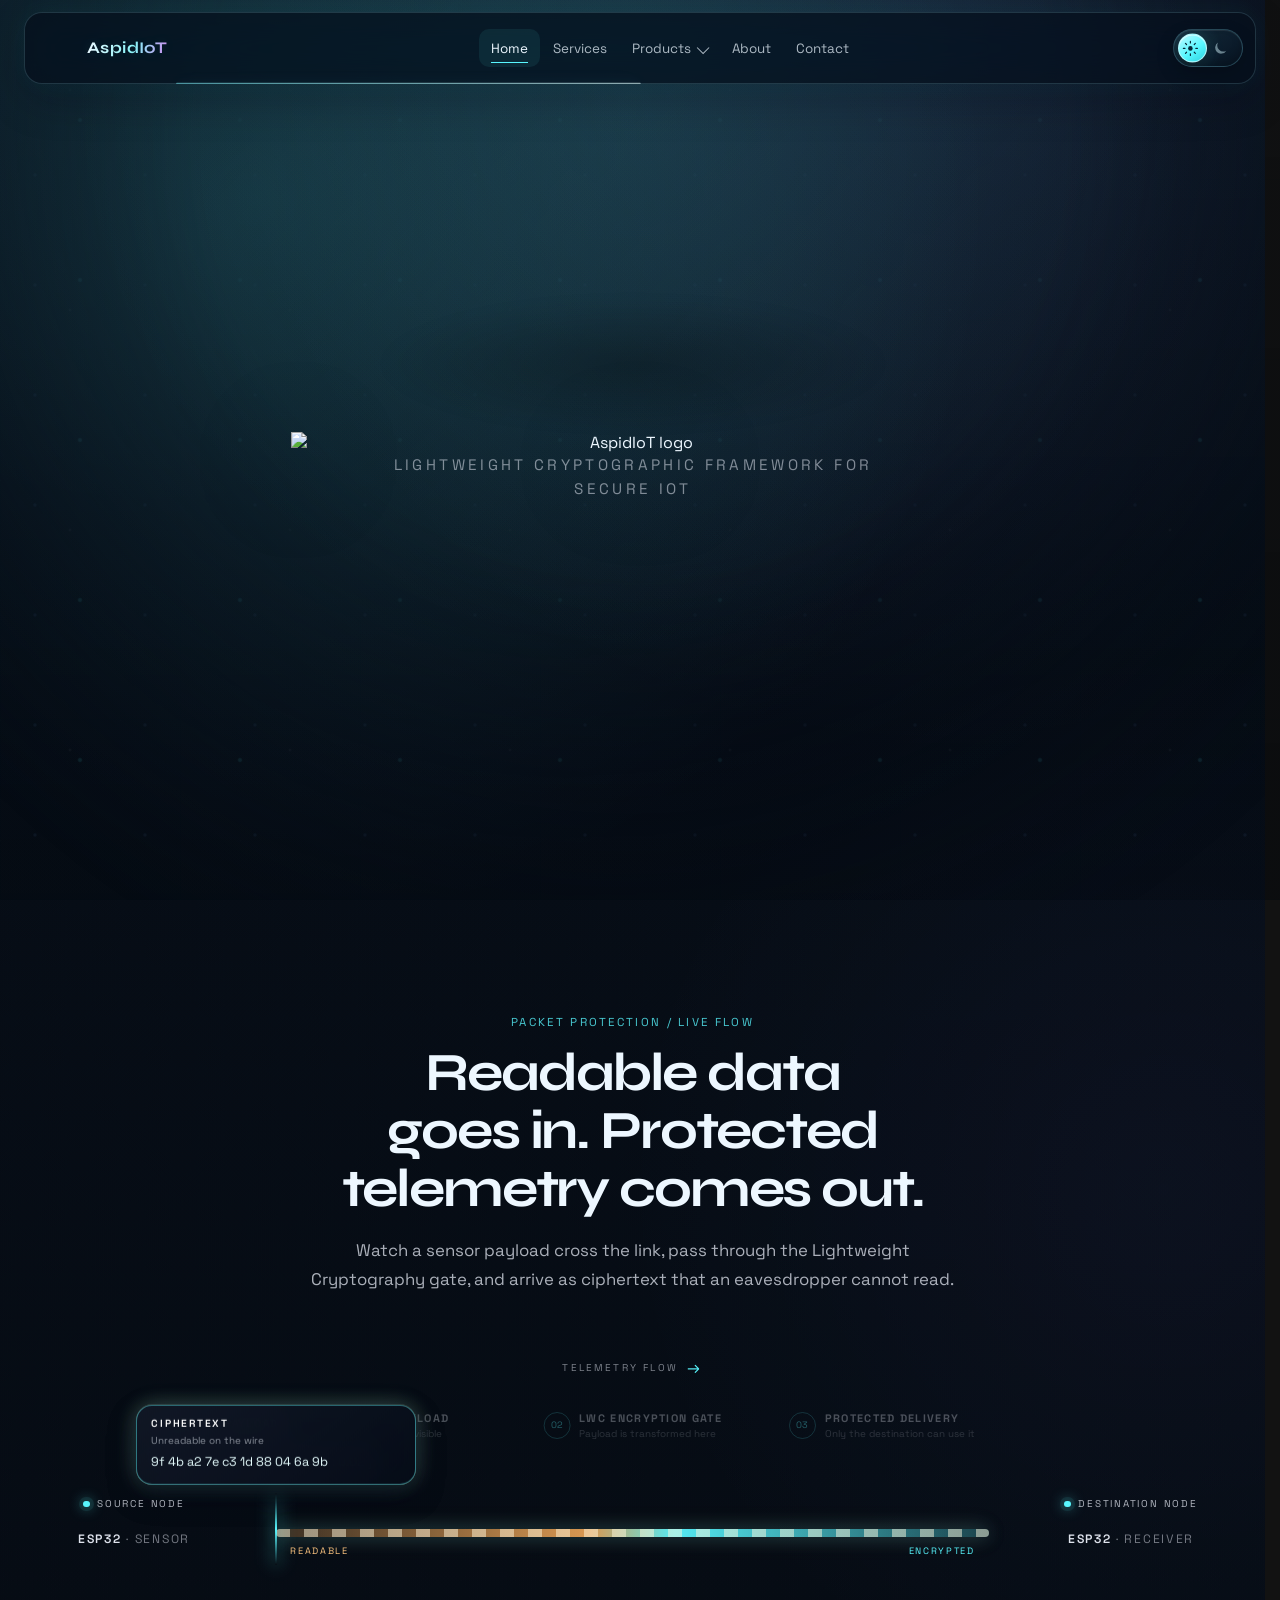
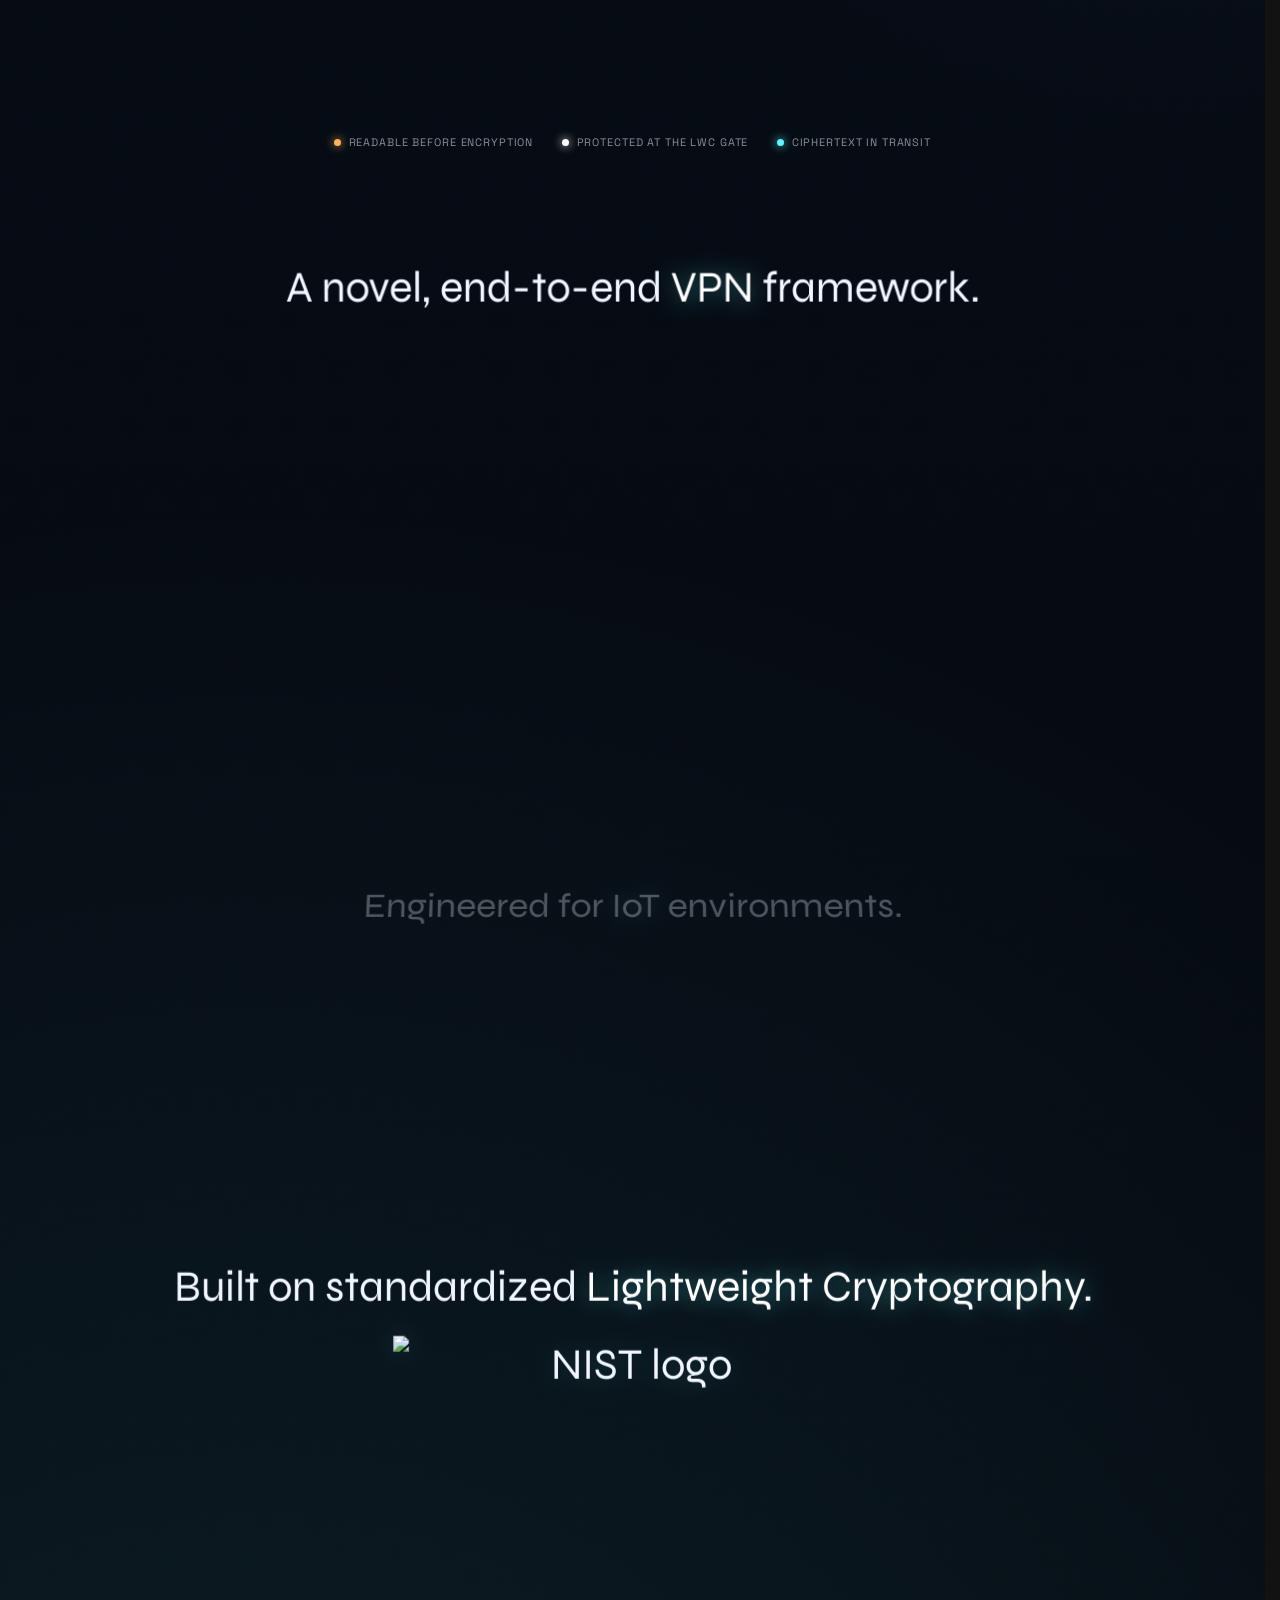
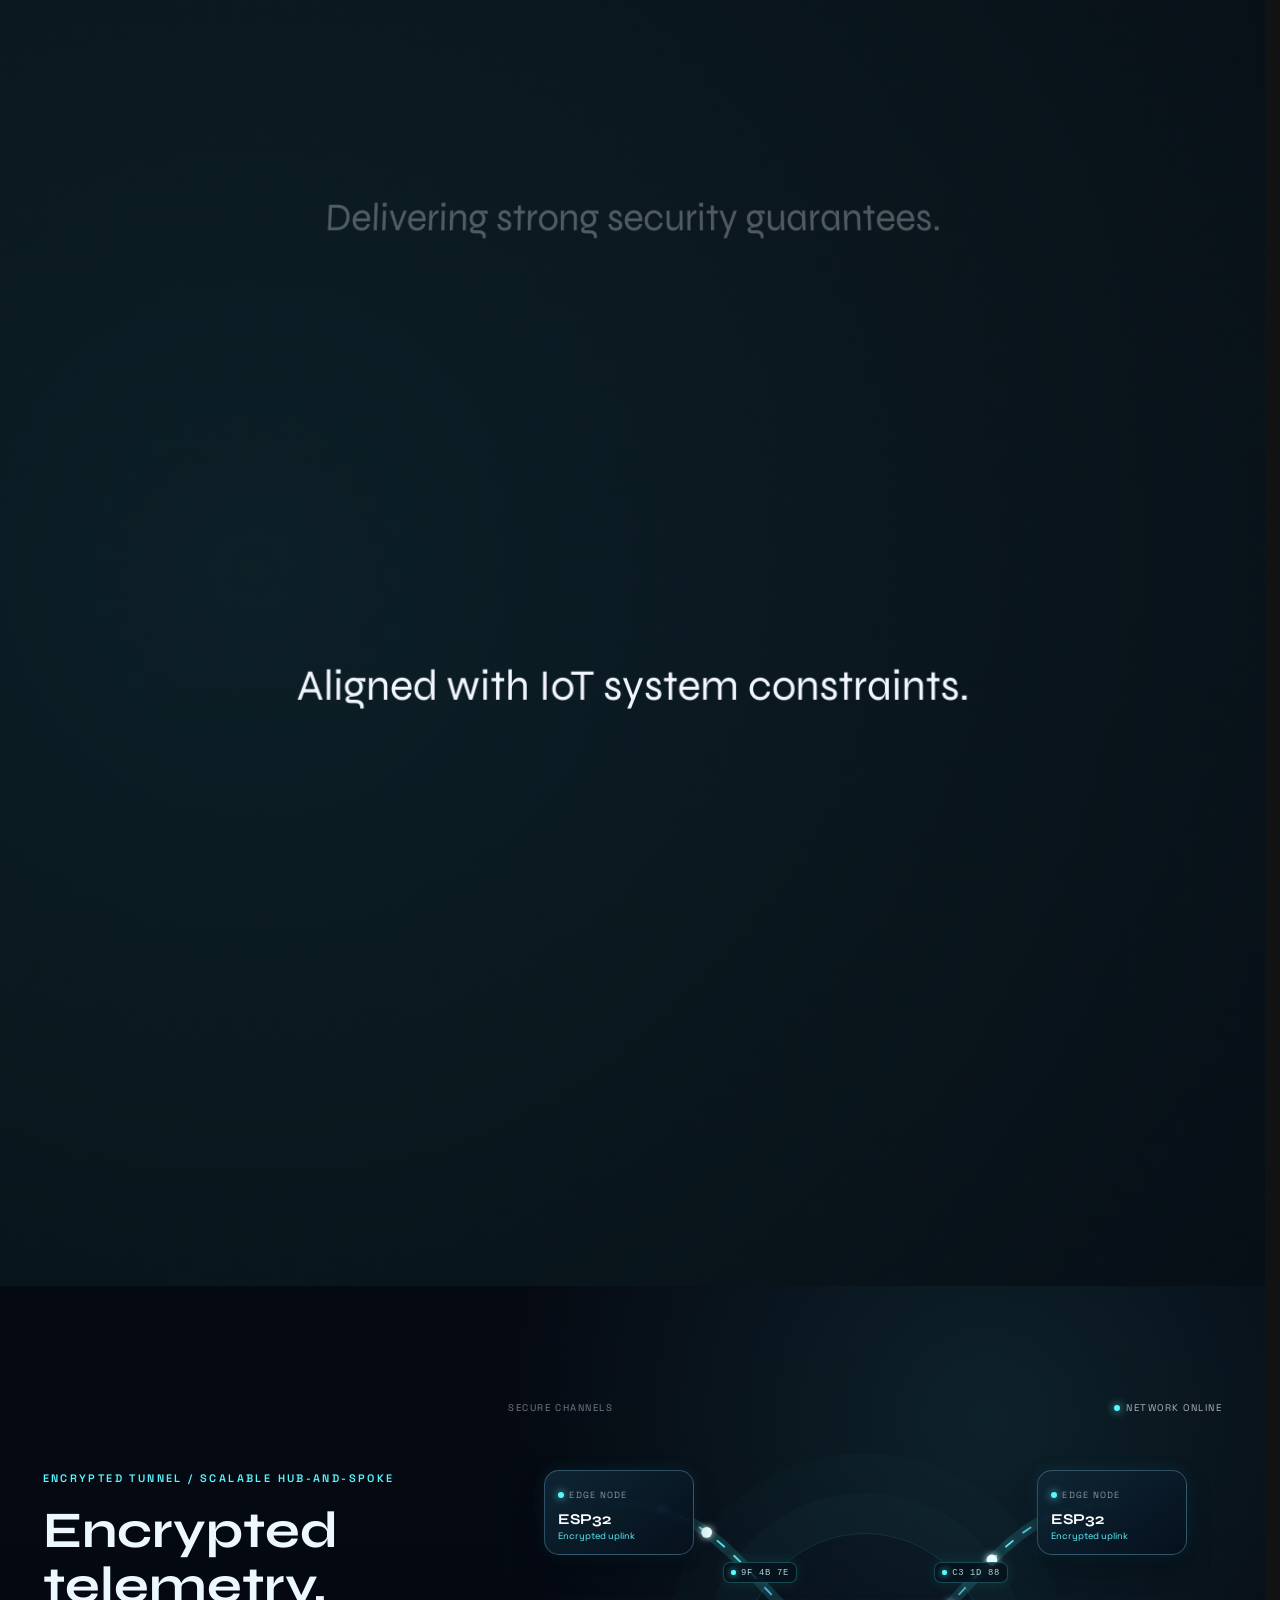
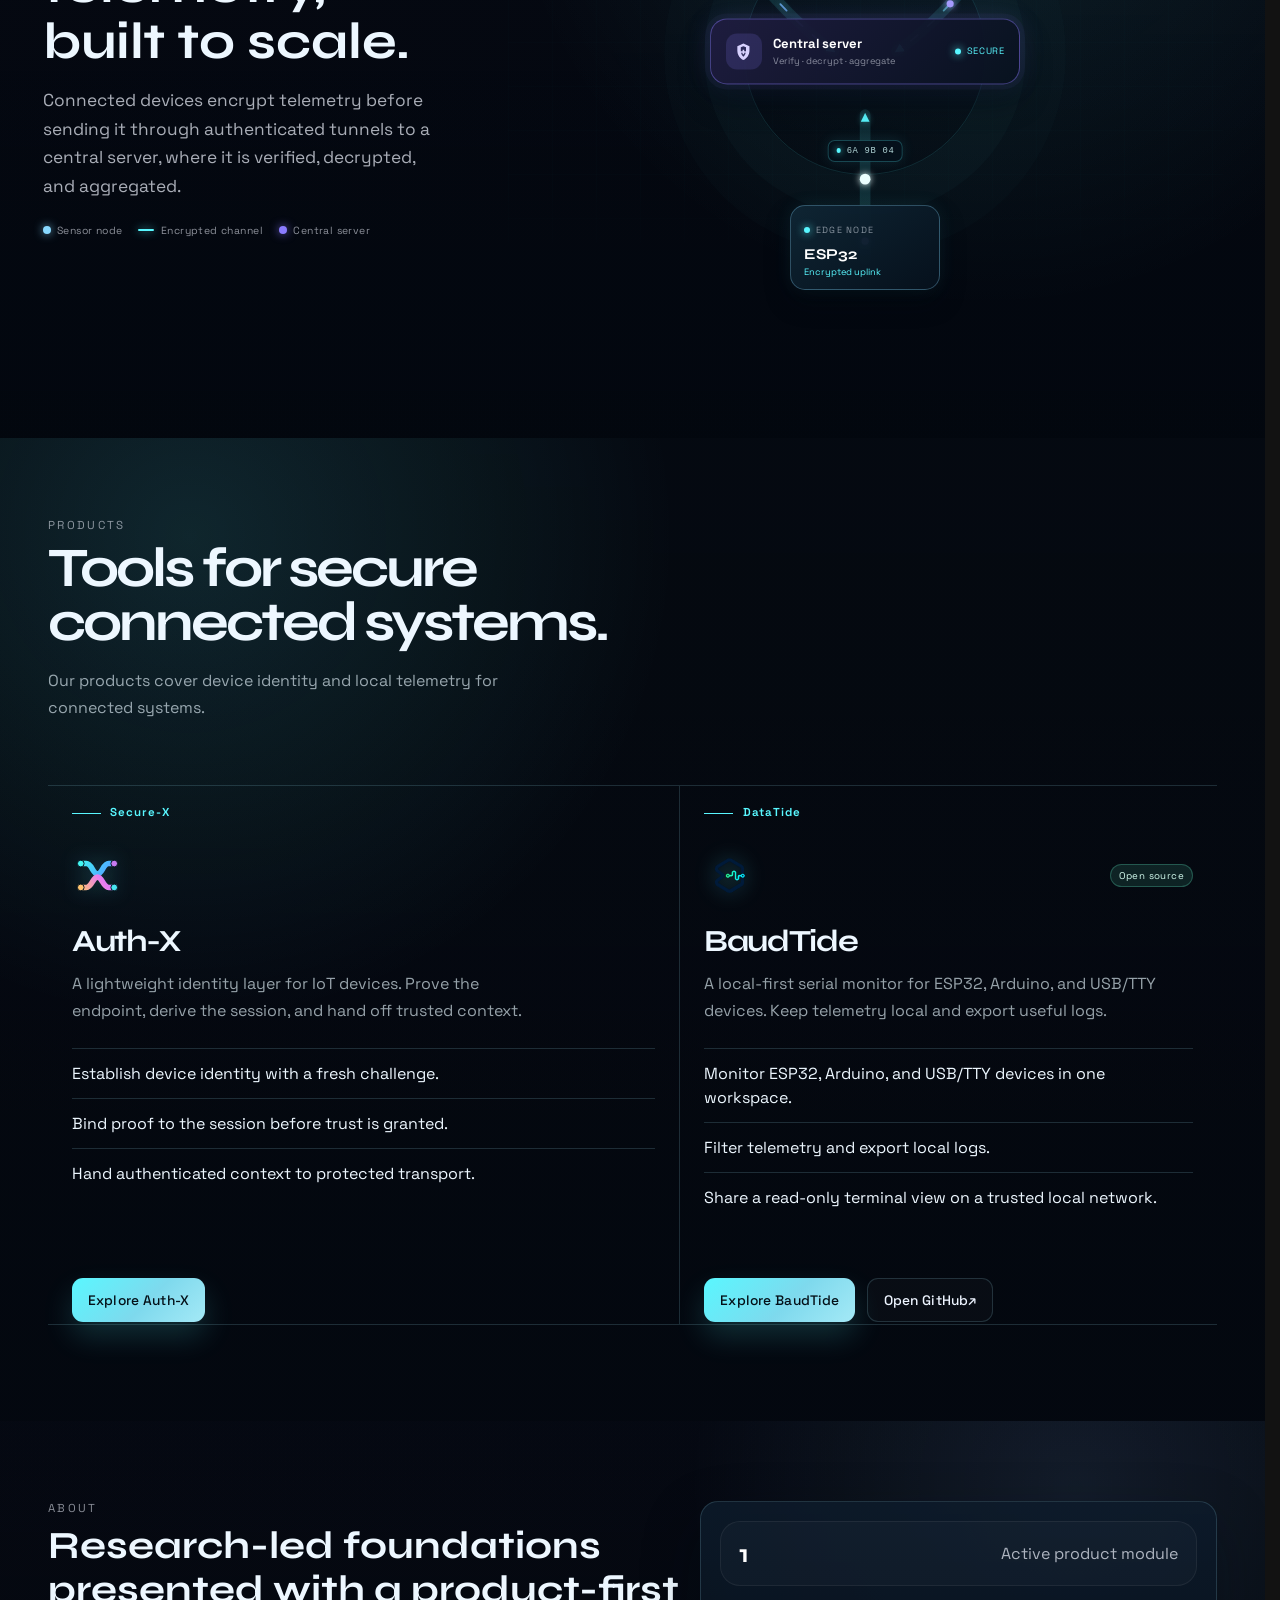
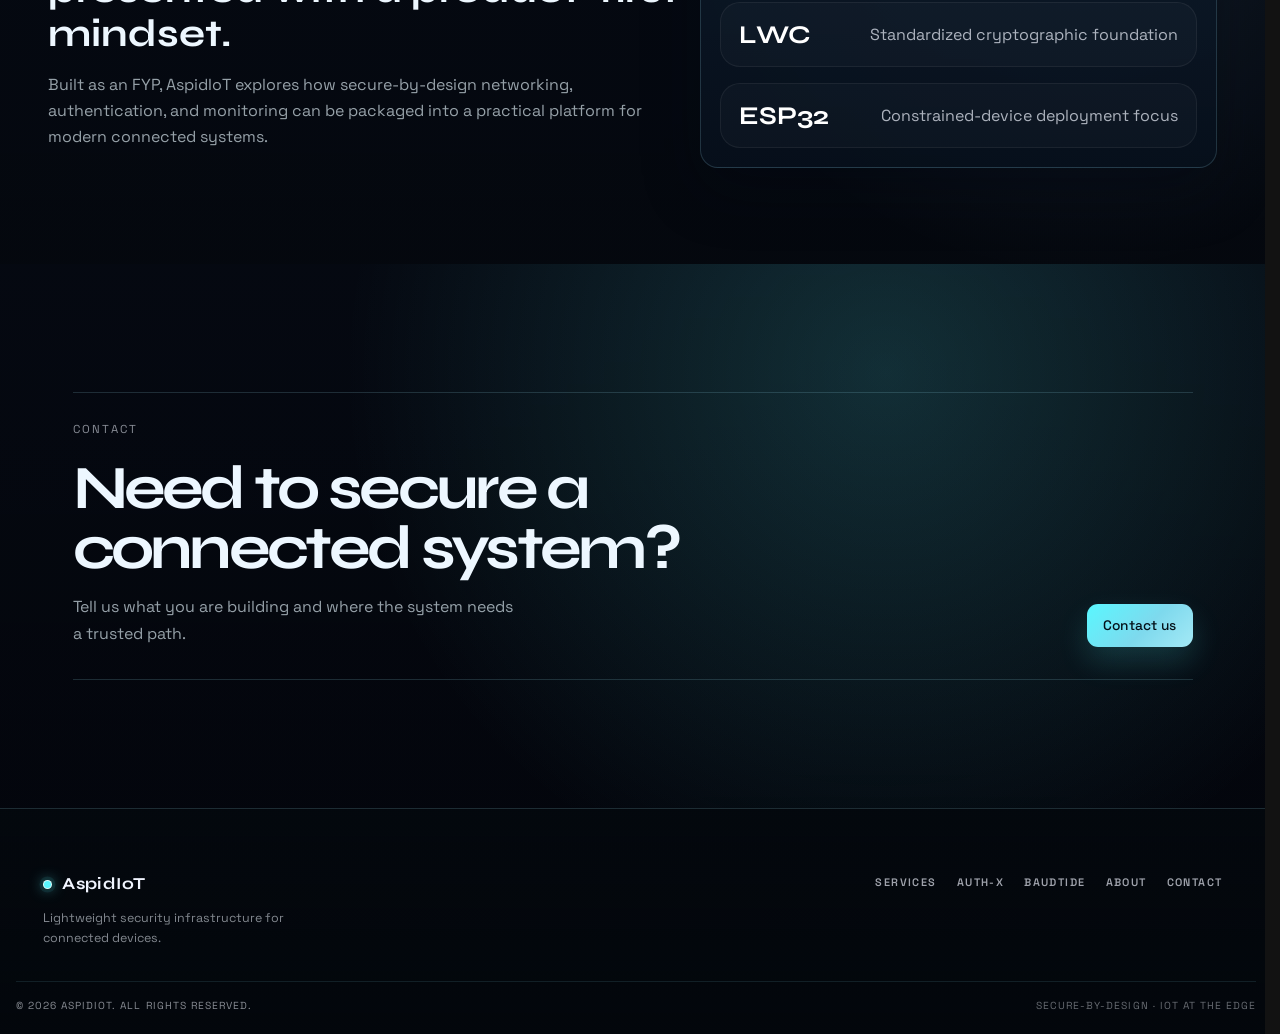
==== commit 71a37ecb: "Fix theme toggle positioning and refresh stylesheet cache" ====
--- a/index.html
+++ b/index.html
@@ -20,7 +20,7 @@
     <link rel="stylesheet" href="https://fonts.googleapis.com/css2?family=Space+Grotesk:wght@400;500;600&family=Syne:wght@600;700&display=swap" />
     <link rel="stylesheet" href="styles.css?v=performance-1" />
     <link rel="stylesheet" href="theme.css?v=6" />
-    <link rel="stylesheet" href="design-taste.css?v=4" />
+    <link rel="stylesheet" href="design-taste.css?v=5" />
   </head>
   <body>
     <header class="site-header" data-header>
--- a/design-taste.css
+++ b/design-taste.css
@@ -152,6 +152,7 @@
 .theme-toggle-track {
   width: 4.35rem;
   height: 2.35rem;
+  overflow: hidden;
 }
 
 .theme-toggle-icon {
@@ -162,6 +163,10 @@
 .theme-toggle-thumb {
   width: 1.82rem;
   height: 1.82rem;
+}
+
+html[data-theme="light"] .theme-toggle-thumb {
+  transform: translate(1.92rem, -50%);
 }
 
 .mega-menu {
@@ -507,7 +512,7 @@
   }
 
   html[data-theme="light"] .theme-toggle-thumb {
-    transform: translate(1.88rem, -50%);
+    transform: translate(1.58rem, -50%);
   }
 
   .section-shell,
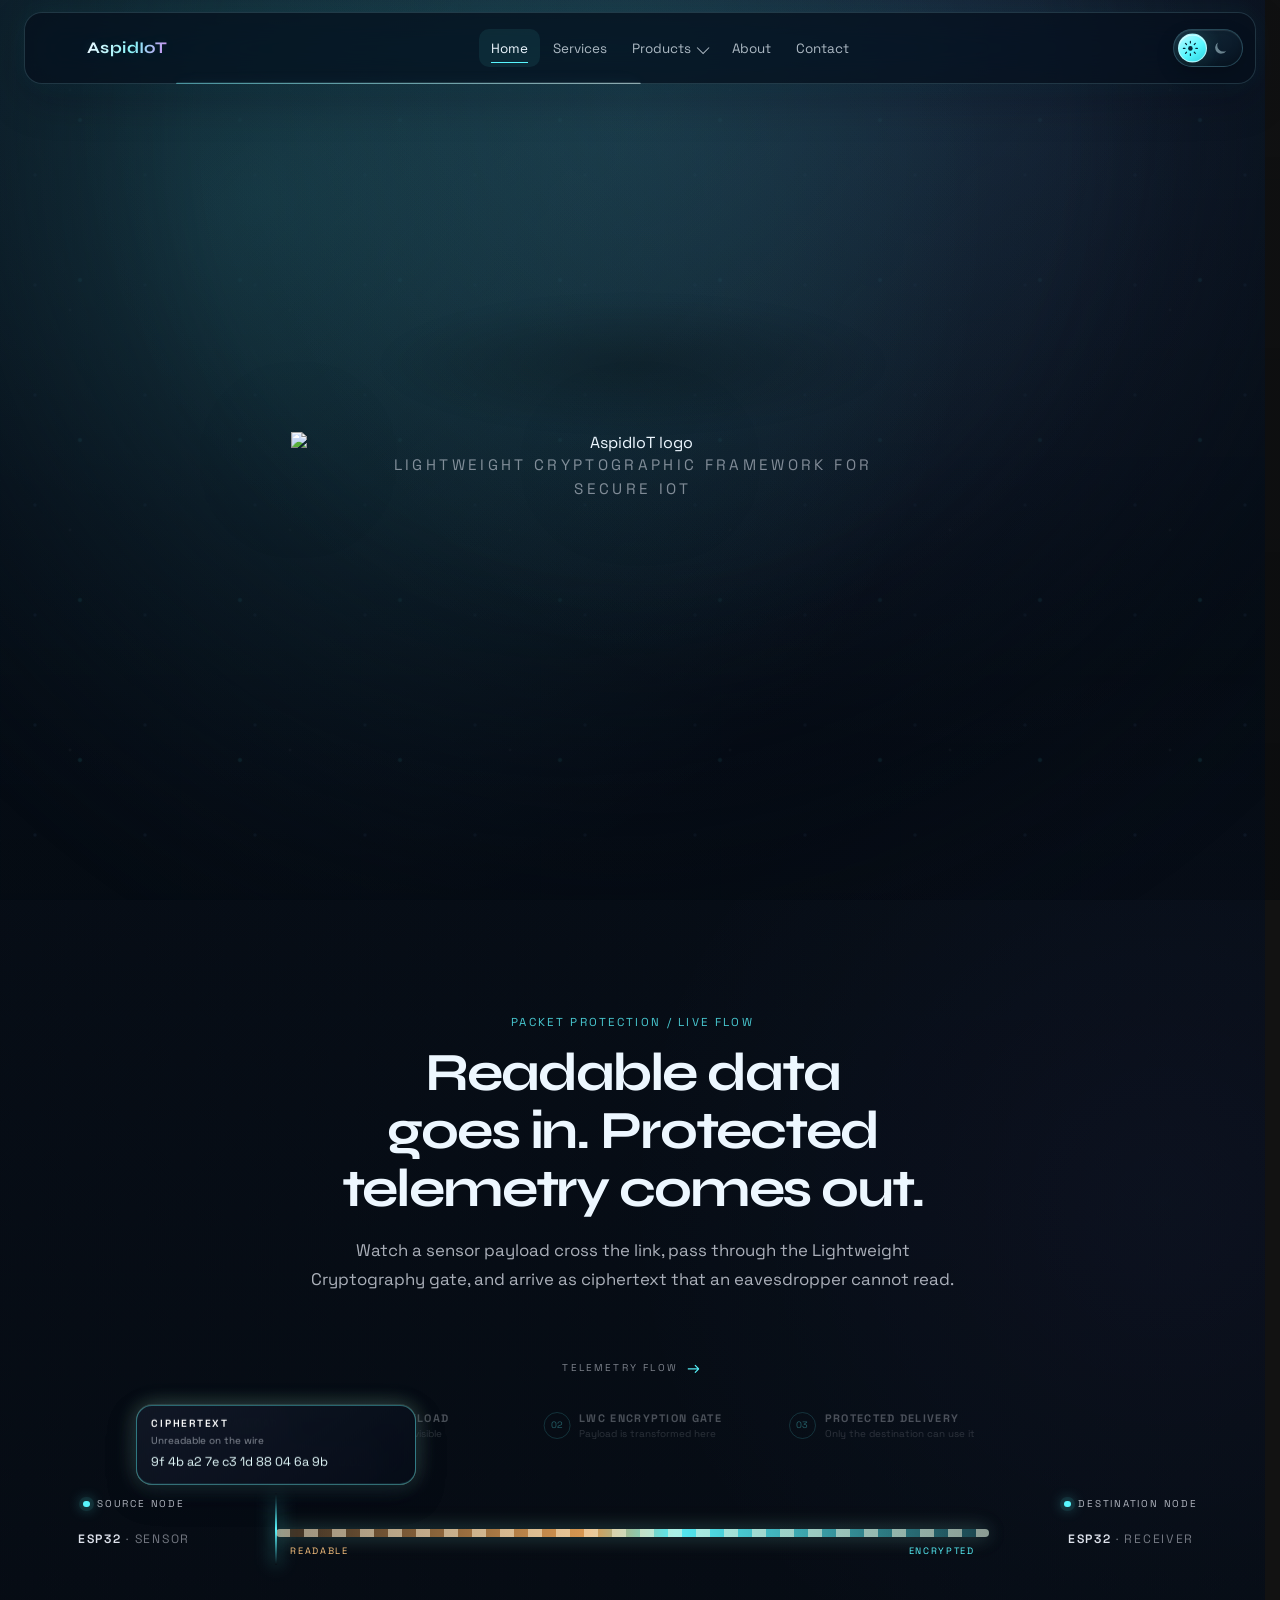
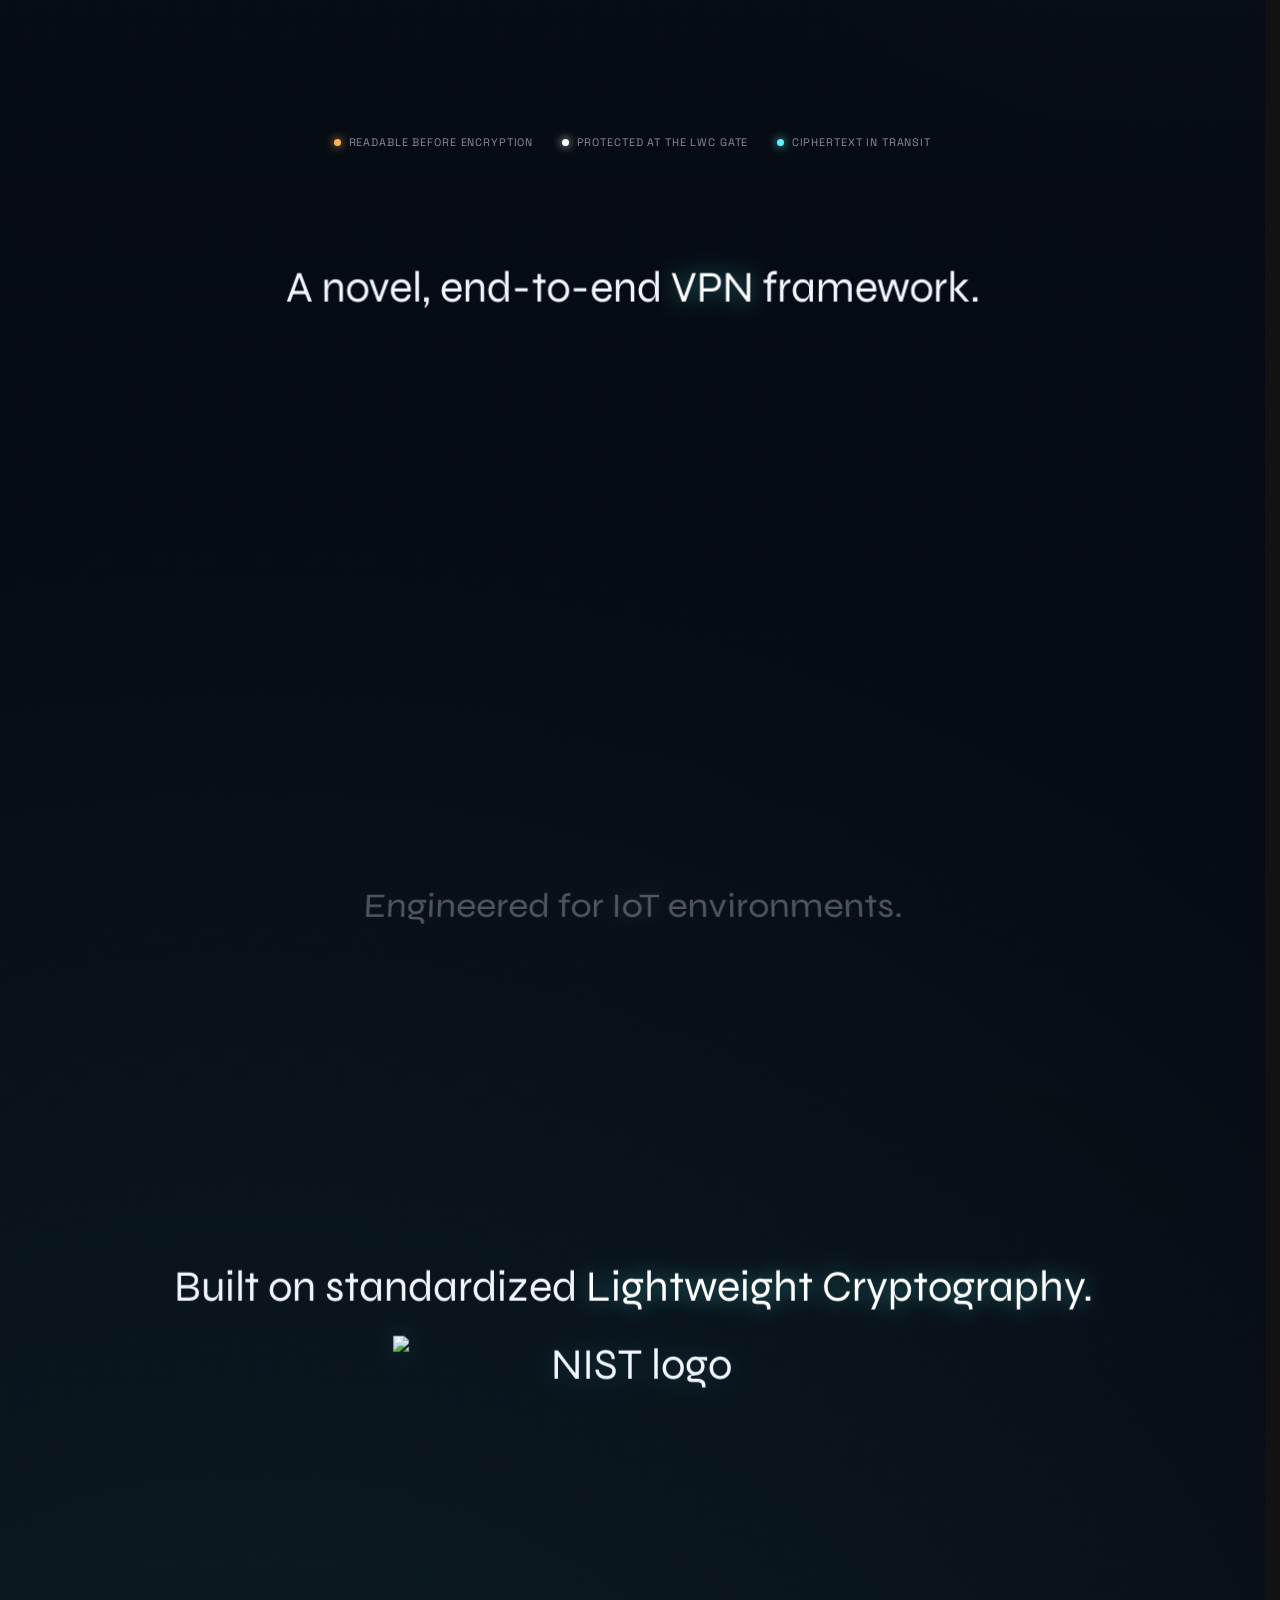
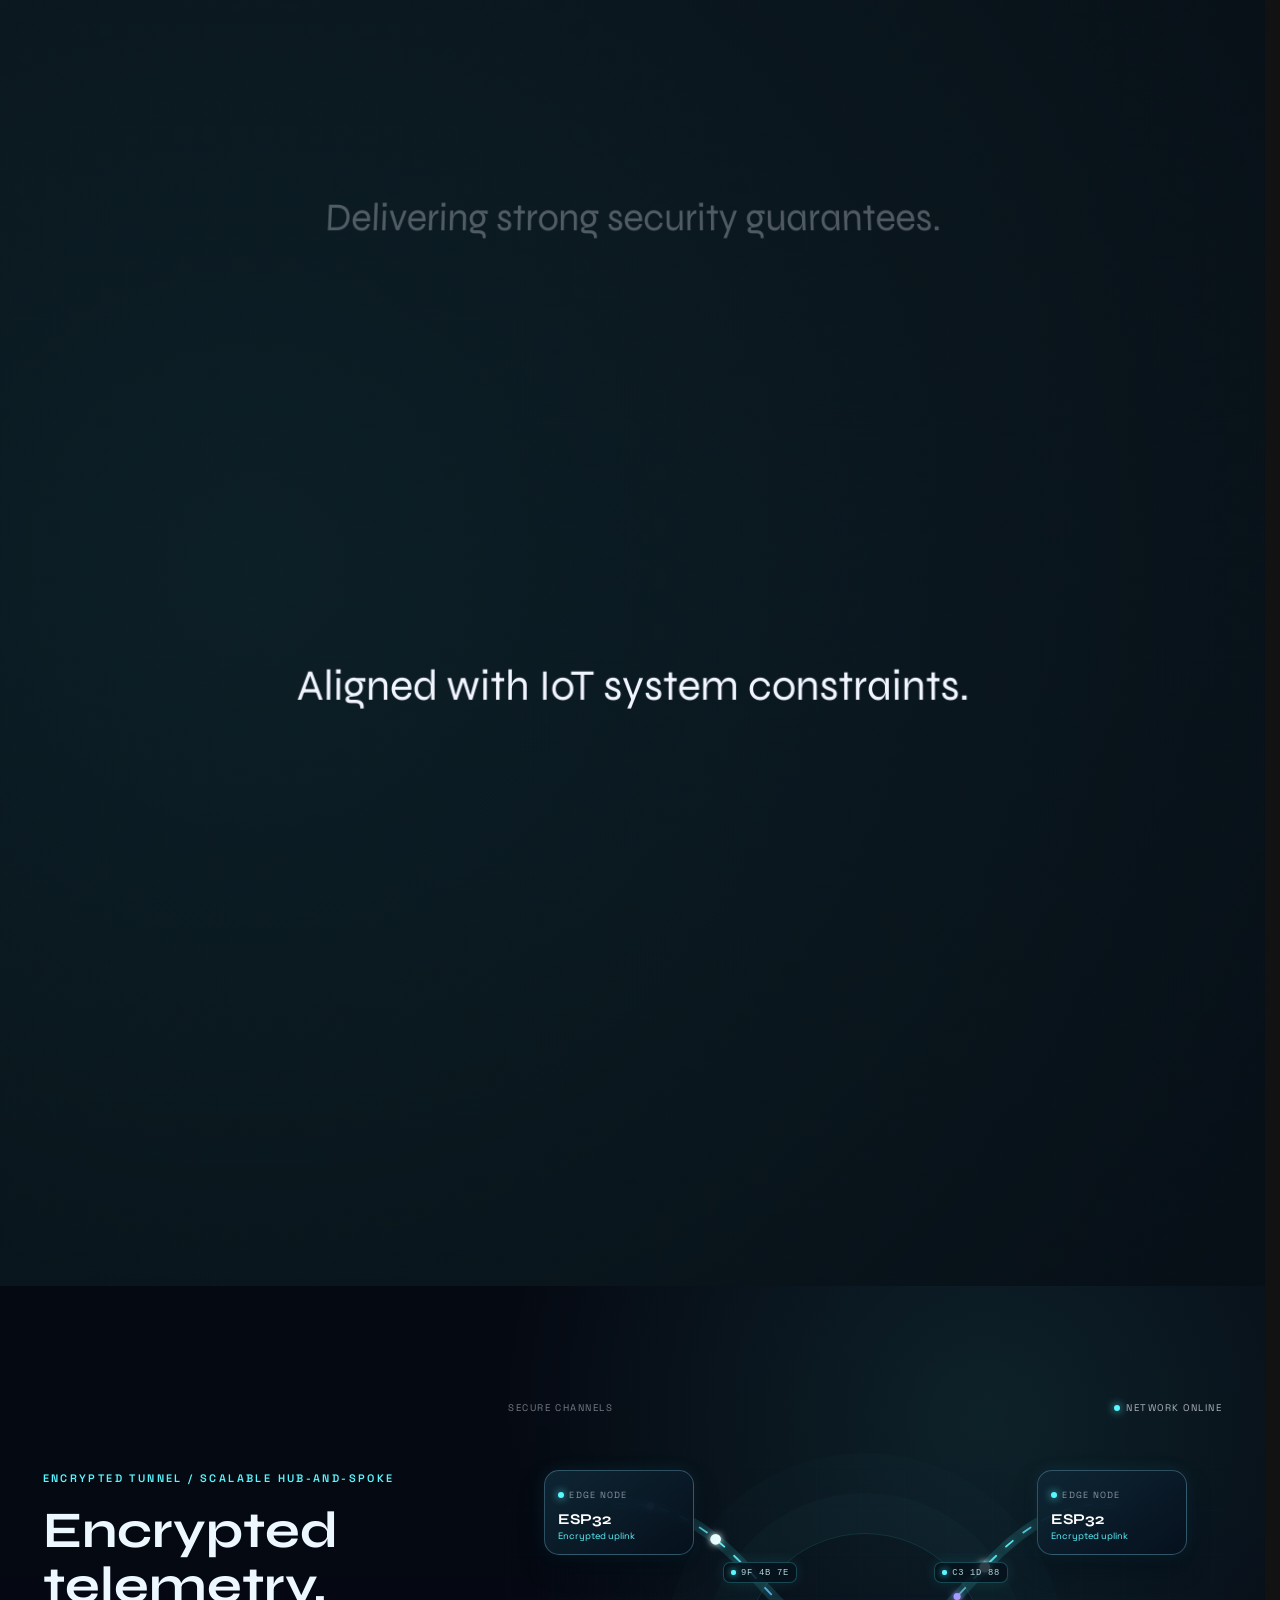
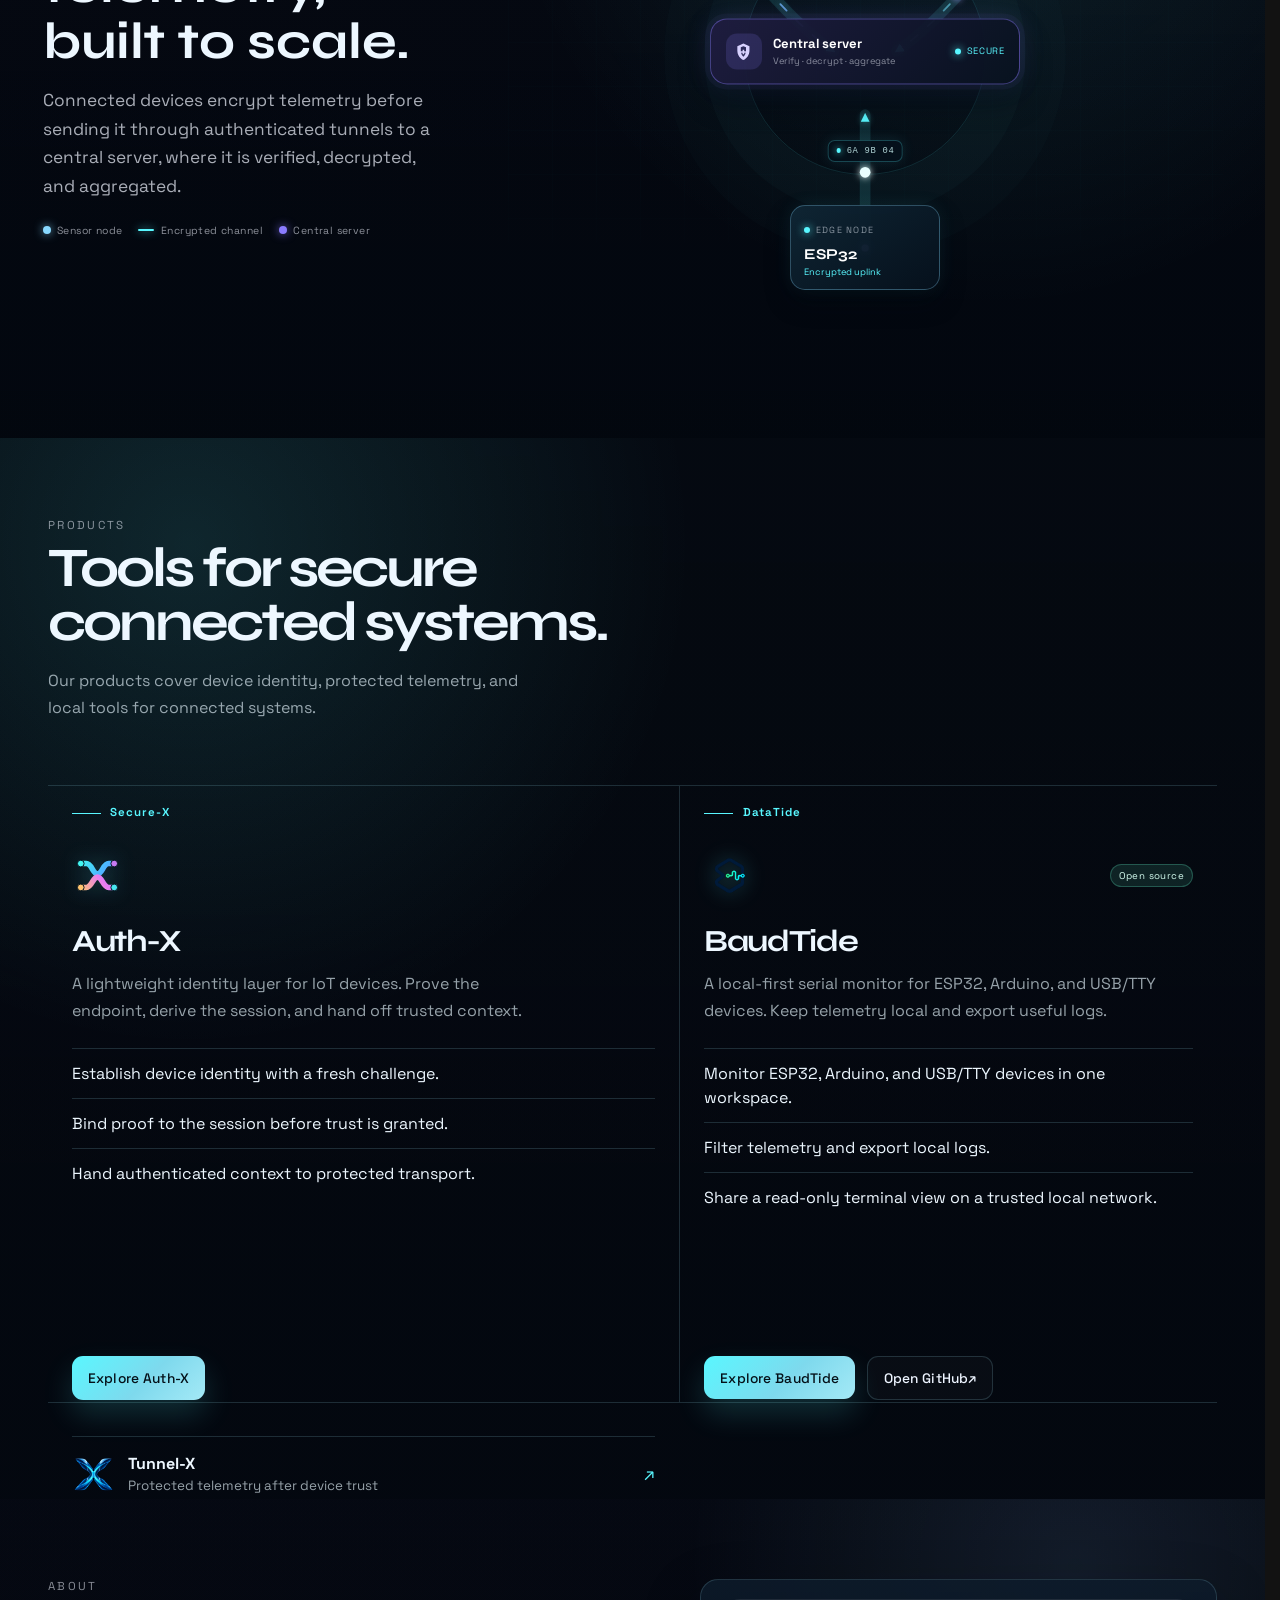
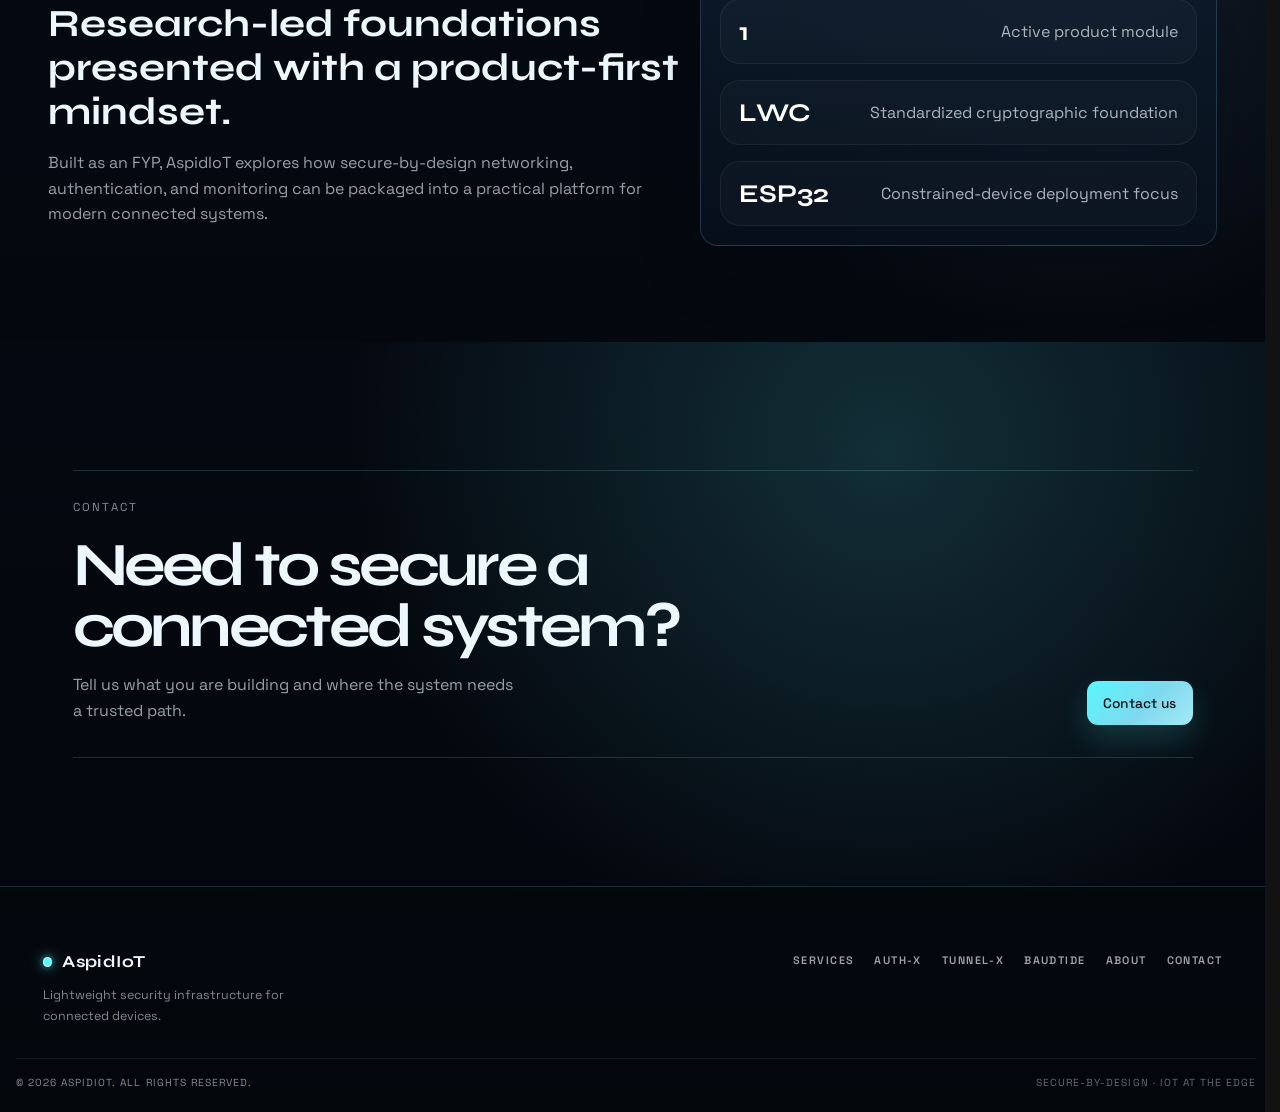
==== commit feea9ab6: "Add Tunnel-X product page and site navigation links" ====
--- a/index.html
+++ b/index.html
@@ -20,7 +20,7 @@
     <link rel="stylesheet" href="https://fonts.googleapis.com/css2?family=Space+Grotesk:wght@400;500;600&family=Syne:wght@600;700&display=swap" />
     <link rel="stylesheet" href="styles.css?v=performance-1" />
     <link rel="stylesheet" href="theme.css?v=6" />
-    <link rel="stylesheet" href="design-taste.css?v=5" />
+    <link rel="stylesheet" href="design-taste.css?v=6" />
   </head>
   <body>
     <header class="site-header" data-header>
@@ -70,7 +70,7 @@
                   <button class="product-menu-family-toggle" type="button" aria-expanded="false" aria-controls="secure-x-products" data-product-family-toggle>
                     <span class="product-menu-family-copy">
                       <span class="product-menu-family-name">Secure-X</span>
-                      <span class="product-menu-family-detail">Device identity + session setup</span>
+                      <span class="product-menu-family-detail">Identity + protected telemetry</span>
                     </span>
                     <span class="product-menu-family-caret" aria-hidden="true"></span>
                   </button>
@@ -82,6 +82,15 @@
                       <span class="product-menu-item-copy">
                         <span class="product-menu-item-name">Auth-X</span>
                         <span class="product-menu-item-detail">Device identity &amp; session setup</span>
+                      </span>
+                    </a>
+                    <a class="product-menu-item" href="tunnel-x.html" data-product-link>
+                      <span class="product-menu-item-logo product-menu-item-logo-tunnel-x" aria-hidden="true">
+                        <img src="assets/tunnel-x/tunnel-x-emblem-v2.png" alt="" width="64" height="64" decoding="async" />
+                      </span>
+                      <span class="product-menu-item-copy">
+                        <span class="product-menu-item-name">Tunnel-X</span>
+                        <span class="product-menu-item-detail">Protected IoT telemetry</span>
                       </span>
                     </a>
                   </div>
@@ -177,7 +186,7 @@
                   <button class="product-menu-family-toggle" type="button" aria-expanded="false" aria-controls="mobile-secure-x-products" data-product-family-toggle>
                     <span class="product-menu-family-copy">
                       <span class="product-menu-family-name">Secure-X</span>
-                      <span class="product-menu-family-detail">Device identity + session setup</span>
+                      <span class="product-menu-family-detail">Identity + protected telemetry</span>
                     </span>
                     <span class="product-menu-family-caret" aria-hidden="true"></span>
                   </button>
@@ -189,6 +198,15 @@
                       <span class="product-menu-item-copy">
                         <span class="product-menu-item-name">Auth-X</span>
                         <span class="product-menu-item-detail">Device identity &amp; session setup</span>
+                      </span>
+                    </a>
+                    <a class="product-menu-item" href="tunnel-x.html" data-product-link data-mobile-link>
+                      <span class="product-menu-item-logo product-menu-item-logo-tunnel-x" aria-hidden="true">
+                        <img src="assets/tunnel-x/tunnel-x-emblem-v2.png" alt="" width="64" height="64" decoding="async" />
+                      </span>
+                      <span class="product-menu-item-copy">
+                        <span class="product-menu-item-name">Tunnel-X</span>
+                        <span class="product-menu-item-detail">Protected IoT telemetry</span>
                       </span>
                     </a>
                   </div>
@@ -447,7 +465,7 @@
             <p class="section-kicker">Products</p>
             <h2 class="section-title">Tools for secure connected systems.</h2>
             <p class="section-summary">
-              Our products cover device identity and local telemetry for connected systems.
+              Our products cover device identity, protected telemetry, and local tools for connected systems.
             </p>
           </div>
 
@@ -473,6 +491,11 @@
                   <a class="button-link button-link-primary" href="auth-x.html">Explore Auth-X</a>
                 </div>
               </article>
+              <a class="secure-x-next-link" href="tunnel-x.html">
+                <img src="assets/tunnel-x/tunnel-x-emblem-v2.png" alt="" width="48" height="48" loading="lazy" decoding="async" />
+                <span><strong>Tunnel-X</strong><small>Protected telemetry after device trust</small></span>
+                <span class="secure-x-next-arrow" aria-hidden="true">↗</span>
+              </a>
             </section>
 
             <section class="product-showcase-family" aria-label="DataTide tools">
@@ -556,6 +579,7 @@
         <nav class="site-footer-nav" aria-label="Footer">
           <a href="services.html">Services</a>
           <a href="auth-x.html">Auth-X</a>
+          <a href="tunnel-x.html">Tunnel-X</a>
           <a href="baudtide.html">BaudTide</a>
           <a href="#about">About</a>
           <a href="#contact">Contact</a>
--- a/theme.css
+++ b/theme.css
@@ -713,8 +713,7 @@
   border-color: rgba(16, 72, 95, 0.9);
 }
 
-html[data-theme="light"] .auth-x-orbit-word,
-html[data-theme="light"] .auth-x-primitives-core span {
+html[data-theme="light"] .auth-x-orbit-word {
   color: #102a3f;
   text-shadow: 0 0 24px rgba(5, 143, 166, 0.3);
 }
@@ -915,67 +914,25 @@
   color: rgba(16, 42, 63, 0.82);
 }
 
-/* Auth-X primitives are in their own stylesheet, so keep their light surface
-   overrides here after that stylesheet in the cascade. */
+/* Auth-X composition diagram uses the same signal colors on a light surface. */
 html[data-theme="light"] .auth-x-primitives-stage {
-  border-color: rgba(18, 64, 94, 0.13);
-  background:
-    radial-gradient(circle at 10% 0%, rgba(5, 143, 166, 0.1), transparent 35%),
-    radial-gradient(circle at 92% 100%, rgba(105, 87, 198, 0.1), transparent 38%),
-    linear-gradient(145deg, rgba(255, 255, 255, 0.88), rgba(232, 244, 249, 0.94));
-}
-
-html[data-theme="light"] .auth-x-primitives-stage::before {
-  background-image:
-    linear-gradient(rgba(5, 143, 166, 0.08) 1px, transparent 1px),
-    linear-gradient(90deg, rgba(5, 143, 166, 0.08) 1px, transparent 1px);
-}
-
-html[data-theme="light"] .auth-x-primitives-core {
-  border-color: rgba(18, 64, 94, 0.2);
-  background:
-    radial-gradient(circle at 35% 25%, rgba(5, 143, 166, 0.16), transparent 46%),
-    radial-gradient(circle, rgba(255, 255, 255, 0.98), rgba(222, 239, 247, 0.98));
-  box-shadow:
-    0 0 0 0.7rem rgba(5, 143, 166, 0.045),
-    0 0 0 1.3rem rgba(105, 87, 198, 0.03),
-    0 0 48px rgba(5, 143, 166, 0.18);
-}
-
-html[data-theme="light"] .auth-x-primitives-core small,
-html[data-theme="light"] .auth-x-primitives-note {
-  color: rgba(16, 42, 63, 0.56);
-}
-
-html[data-theme="light"] .auth-x-primitive-card {
-  border-color: rgba(5, 143, 166, 0.26);
-  background: linear-gradient(155deg, rgba(255, 255, 255, 0.9), rgba(229, 242, 248, 0.94));
-  box-shadow: 0 16px 34px rgba(38, 78, 108, 0.14), 0 0 22px rgba(5, 143, 166, 0.06);
-}
-
-html[data-theme="light"] .auth-x-primitive-card-hmac,
-html[data-theme="light"] .auth-x-primitive-card-x25519 {
-  border-color: rgba(105, 87, 198, 0.3);
-  box-shadow: 0 16px 34px rgba(38, 78, 108, 0.14), 0 0 22px rgba(105, 87, 198, 0.07);
-}
-
-html[data-theme="light"] .auth-x-primitive-card-ascon {
-  border-color: rgba(213, 143, 53, 0.32);
-}
-
-html[data-theme="light"] .auth-x-primitive-card h3 {
-  color: #102a3f;
-}
-
-html[data-theme="light"] .auth-x-primitive-mark {
-  border-color: rgba(5, 143, 166, 0.3);
-  background: rgba(5, 143, 166, 0.07);
-}
-
-html[data-theme="light"] .auth-x-primitive-mark-hmac,
-html[data-theme="light"] .auth-x-primitive-mark-x25519 {
-  border-color: rgba(105, 87, 198, 0.3);
-  background: rgba(105, 87, 198, 0.07);
+  --auth-ink: #153247;
+  --auth-muted: #476778;
+  --auth-rule: rgba(24, 78, 104, 0.2);
+  --auth-wire: rgba(8, 113, 145, 0.3);
+  --auth-accent: #087f9b;
+  --auth-violet: #6957c6;
+  --auth-amber: #a96012;
+  --auth-check-ink: #f1fbff;
+  background: #f8fbfc;
+}
+
+html[data-theme="light"] .auth-x-primitives-section::before {
+  background: rgba(16, 42, 63, 0.14);
+}
+
+html[data-theme="light"] .auth-x-core-disc {
+  background: #183947;
 }
 
 /* Footer contrast follows the same light surface hierarchy. */
--- a/design-taste.css
+++ b/design-taste.css
@@ -754,10 +754,12 @@
   position: absolute;
   top: 50%;
   right: 1rem;
+  width: 0.72rem;
+  height: 0.72rem;
+  background: currentColor;
+  clip-path: polygon(38% 0, 100% 0, 100% 62%, 83% 62%, 83% 29%, 14% 98%, 2% 86%, 71% 17%, 38% 17%);
   color: rgba(237, 247, 255, 0.45);
-  content: "↗";
-  font-size: 1rem;
-  line-height: 1;
+  content: "";
   opacity: 0.65;
   transform: translateY(-50%);
   transition: color 0.2s ease, opacity 0.2s ease, transform 0.2s ease;
@@ -837,6 +839,10 @@
 html[data-theme="light"] .product-menu-family-name,
 html[data-theme="light"] .product-menu-item-name {
   color: var(--taste-ink);
+}
+
+html[data-theme="light"] .product-menu-item::after {
+  color: rgba(22, 66, 83, 0.58);
 }
 
 html[data-theme="light"] .product-menu-item-logo {
@@ -1864,6 +1870,56 @@
 .products-section .showcase-card {
   display: flex;
   flex-direction: column;
+}
+
+.secure-x-next-link {
+  display: flex;
+  align-items: center;
+  gap: 0.8rem;
+  margin: 0 1.5rem 1.6rem;
+  padding: 1rem 0;
+  border-top: 1px solid var(--taste-line);
+  color: var(--taste-ink);
+  text-decoration: none;
+}
+
+.secure-x-next-link img {
+  flex: 0 0 auto;
+  width: 2.7rem;
+  height: 2.7rem;
+  object-fit: contain;
+}
+
+.secure-x-next-link > span:not(.secure-x-next-arrow) {
+  display: grid;
+  gap: 0.15rem;
+  min-width: 0;
+}
+
+.secure-x-next-link strong {
+  font-size: 1rem;
+}
+
+.secure-x-next-link small {
+  color: var(--taste-muted);
+  font-size: 0.84rem;
+  line-height: 1.35;
+}
+
+.secure-x-next-arrow {
+  margin-left: auto;
+  color: var(--taste-accent);
+  font-size: 1.1rem;
+  transition: transform 180ms ease;
+}
+
+.secure-x-next-link:hover .secure-x-next-arrow {
+  transform: translate(2px, -2px);
+}
+
+.secure-x-next-link:focus-visible {
+  outline: 2px solid var(--taste-accent);
+  outline-offset: 3px;
 }
 
 .products-section .showcase-card-top {
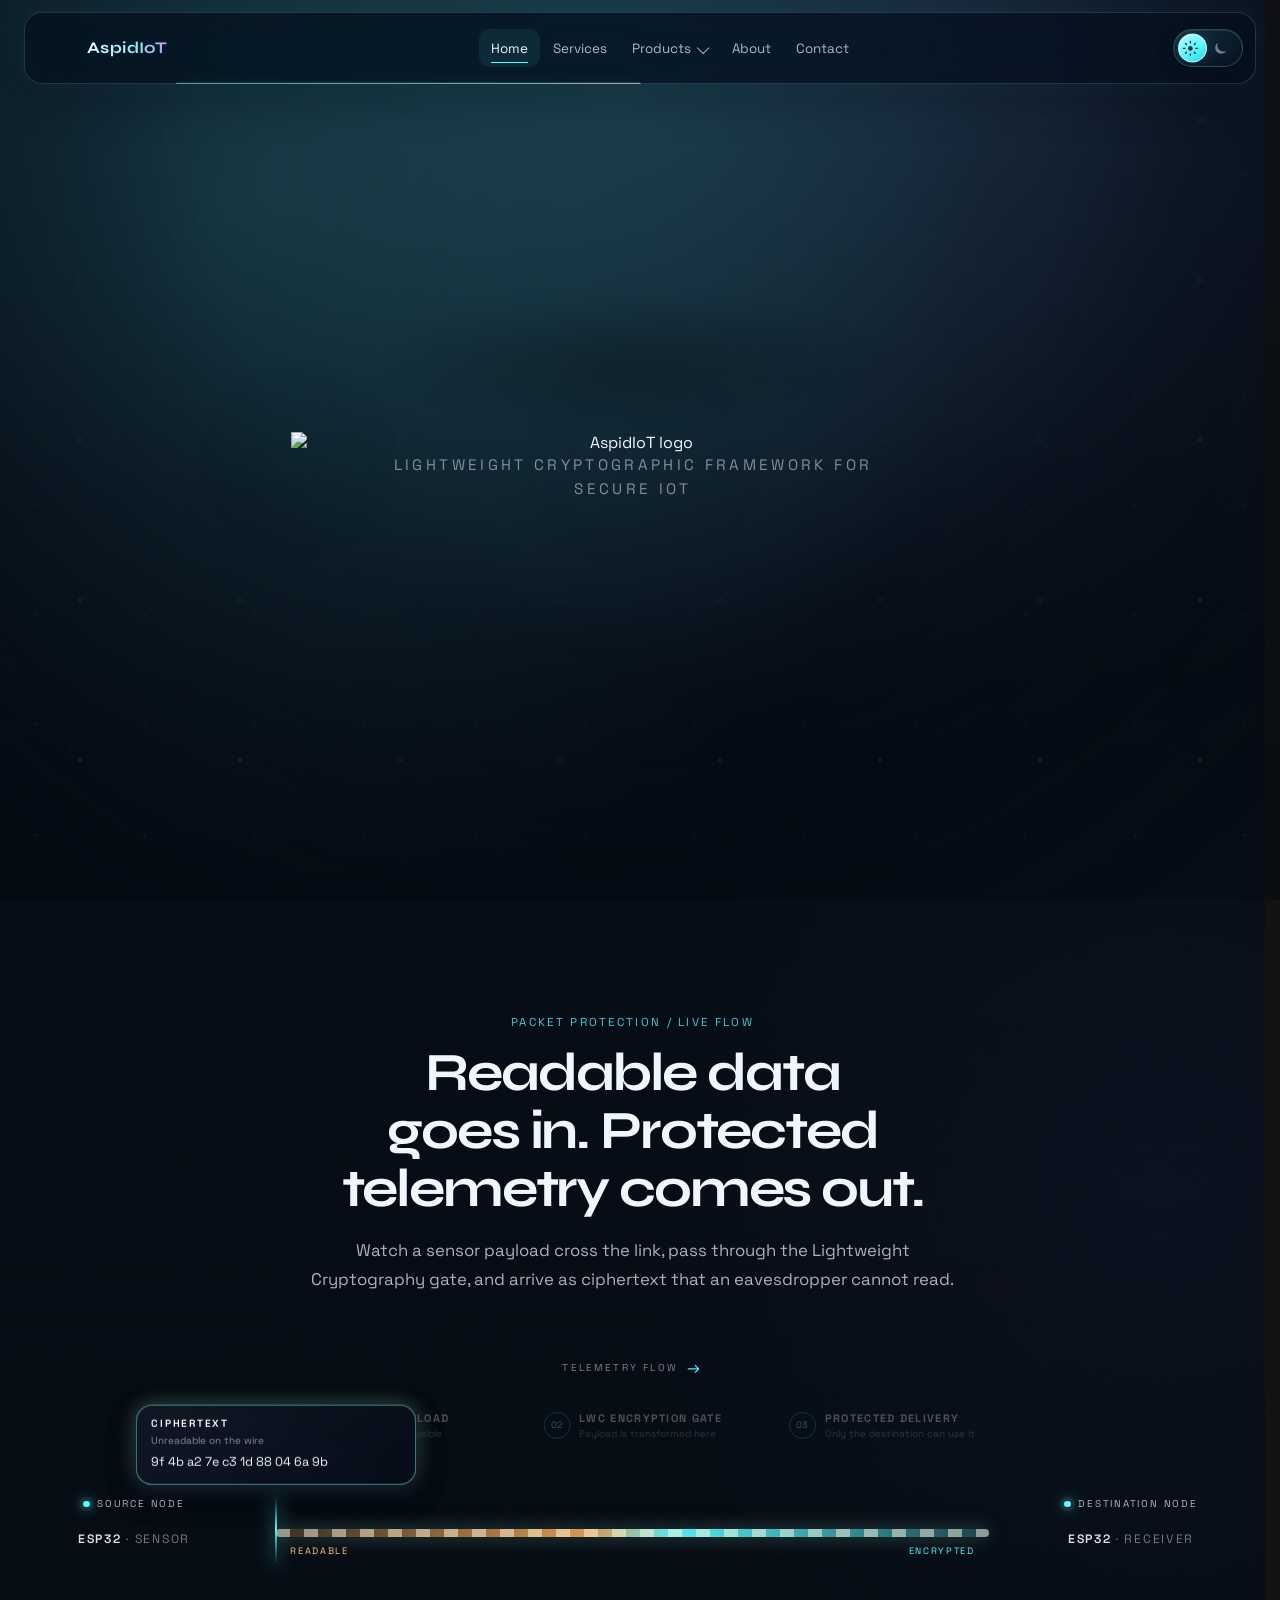
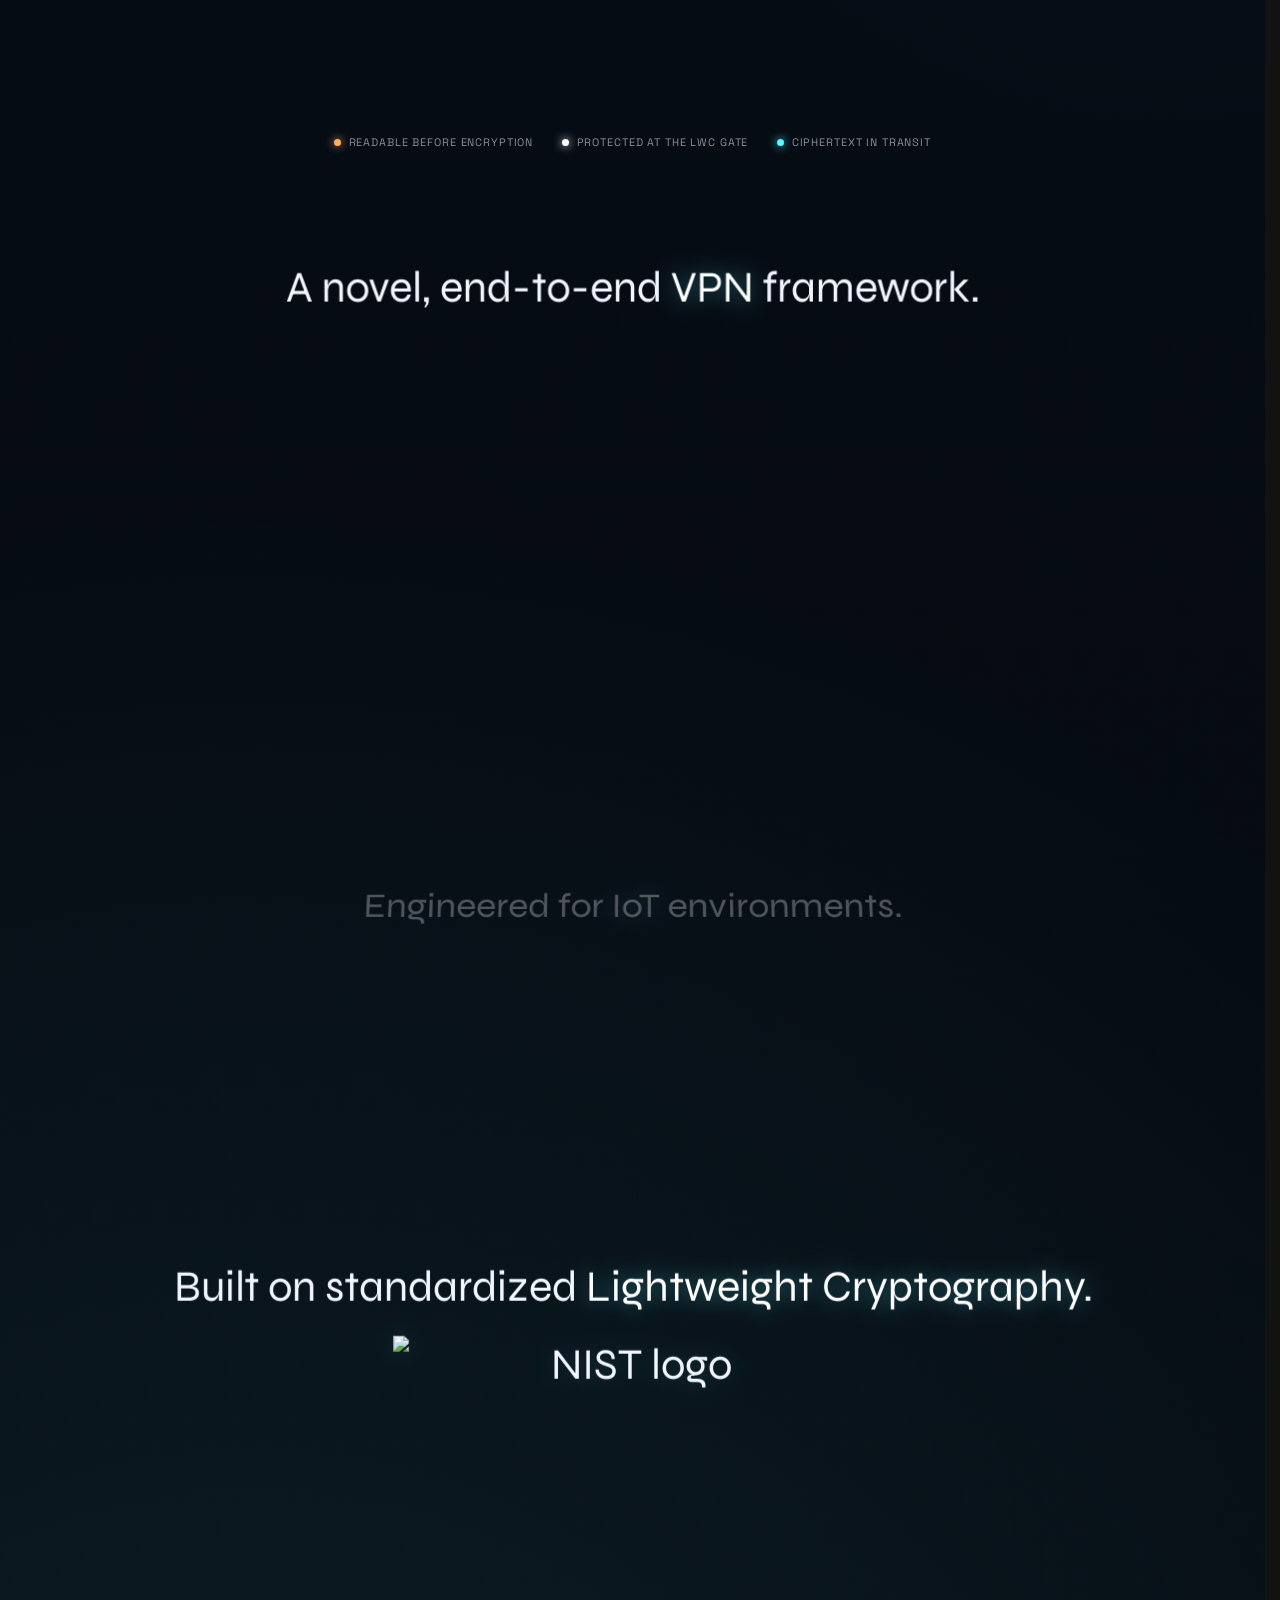
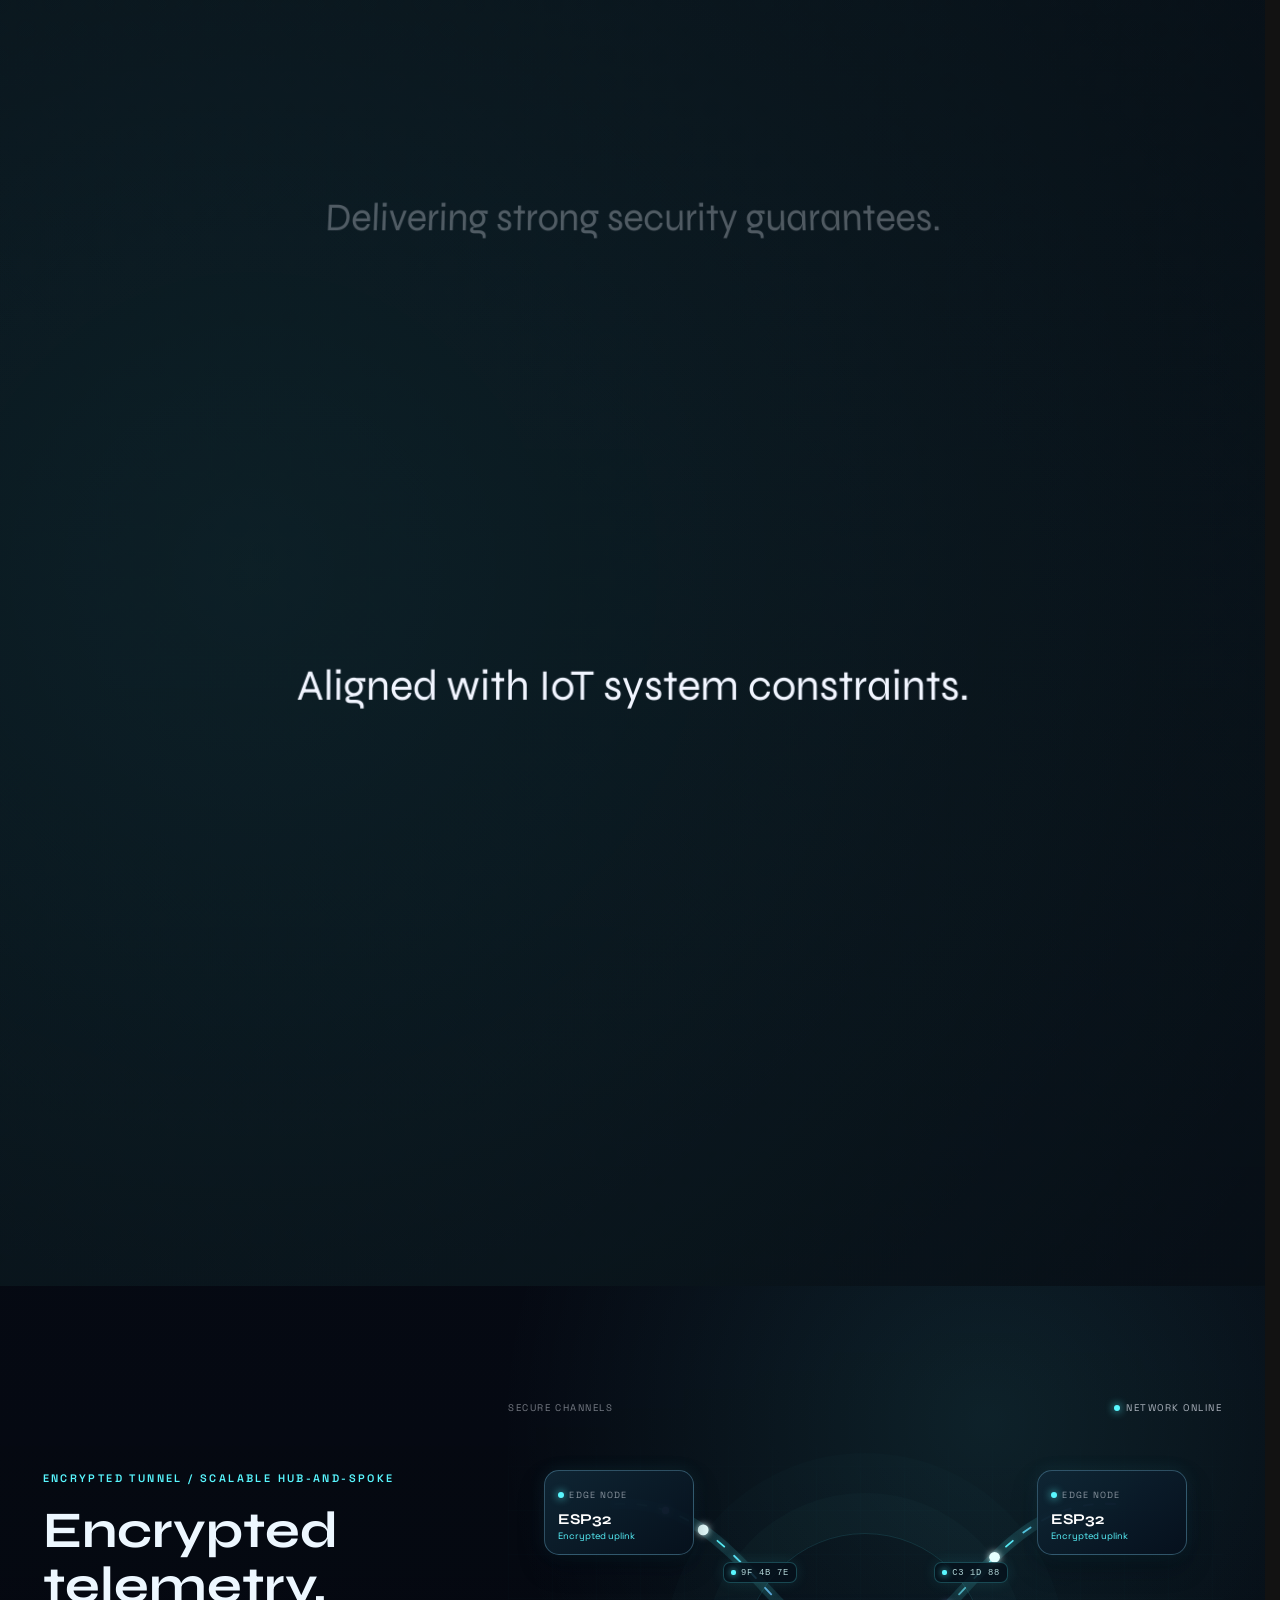
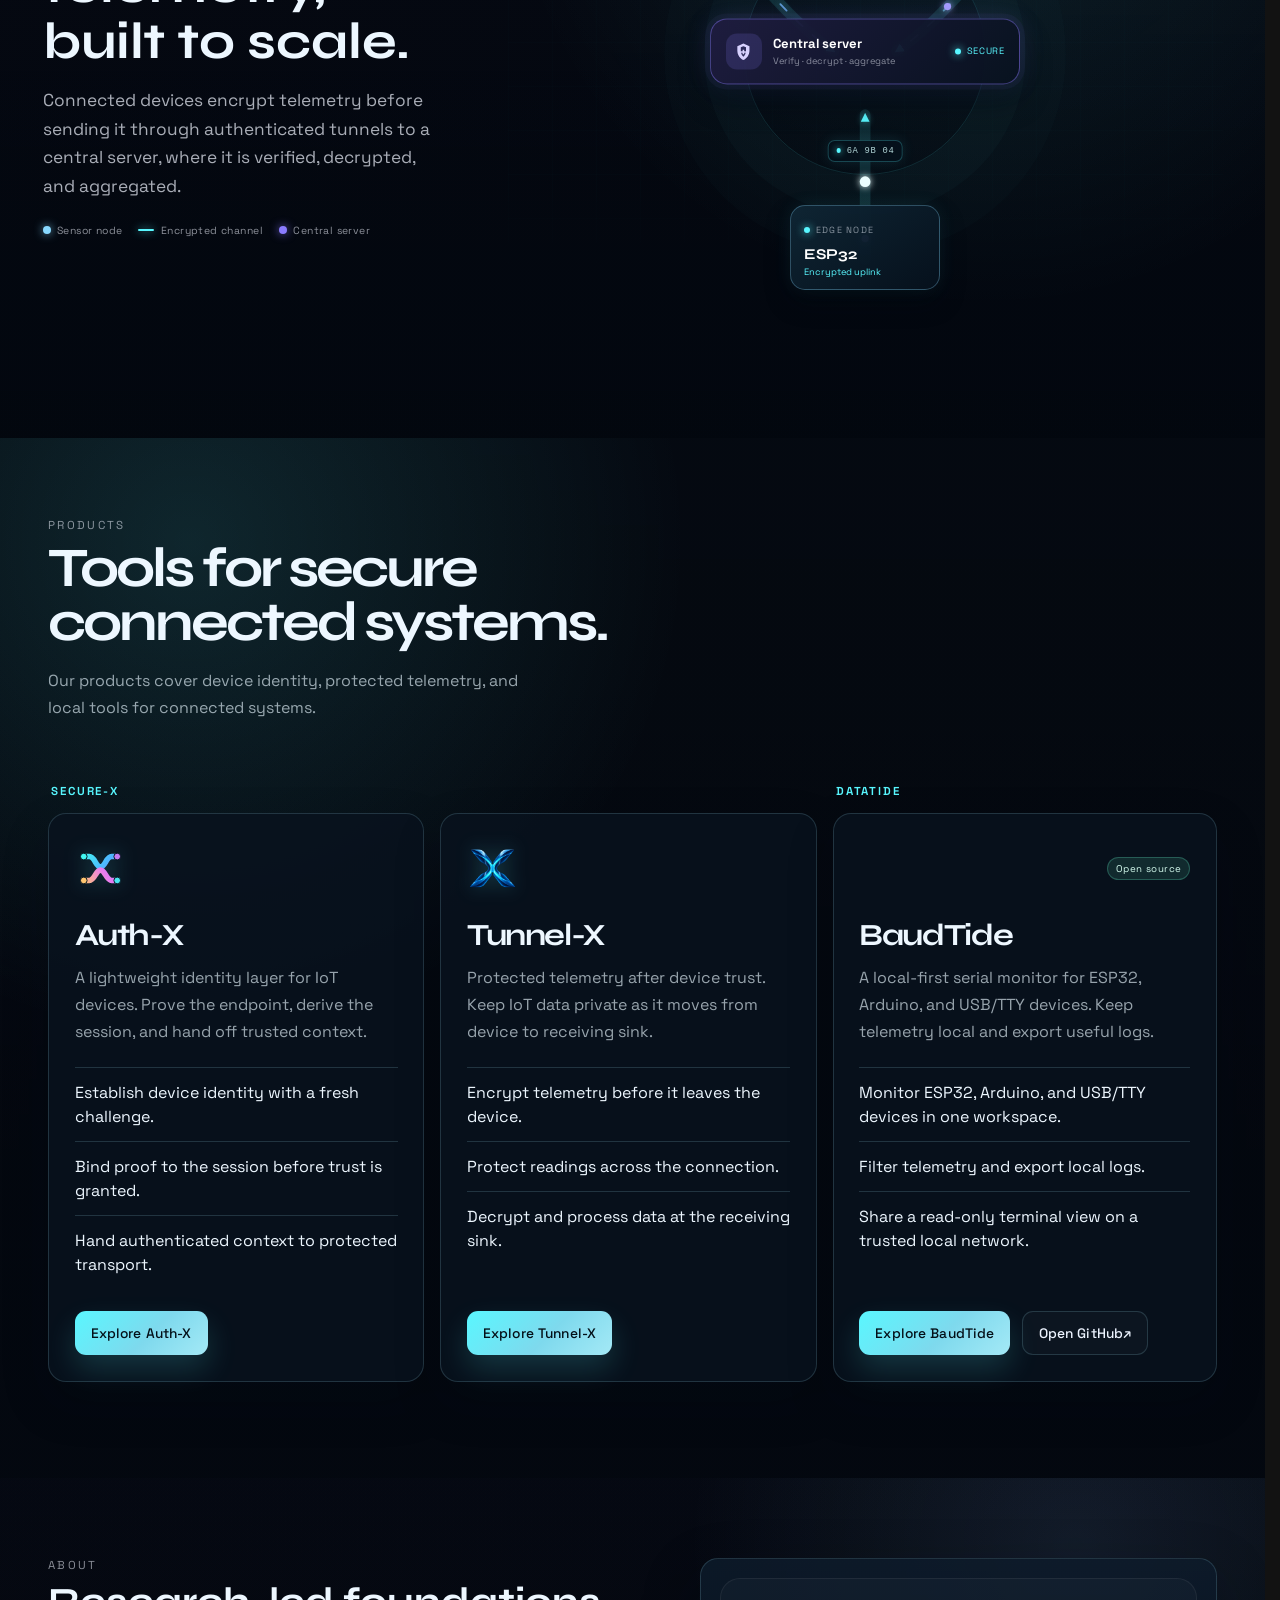
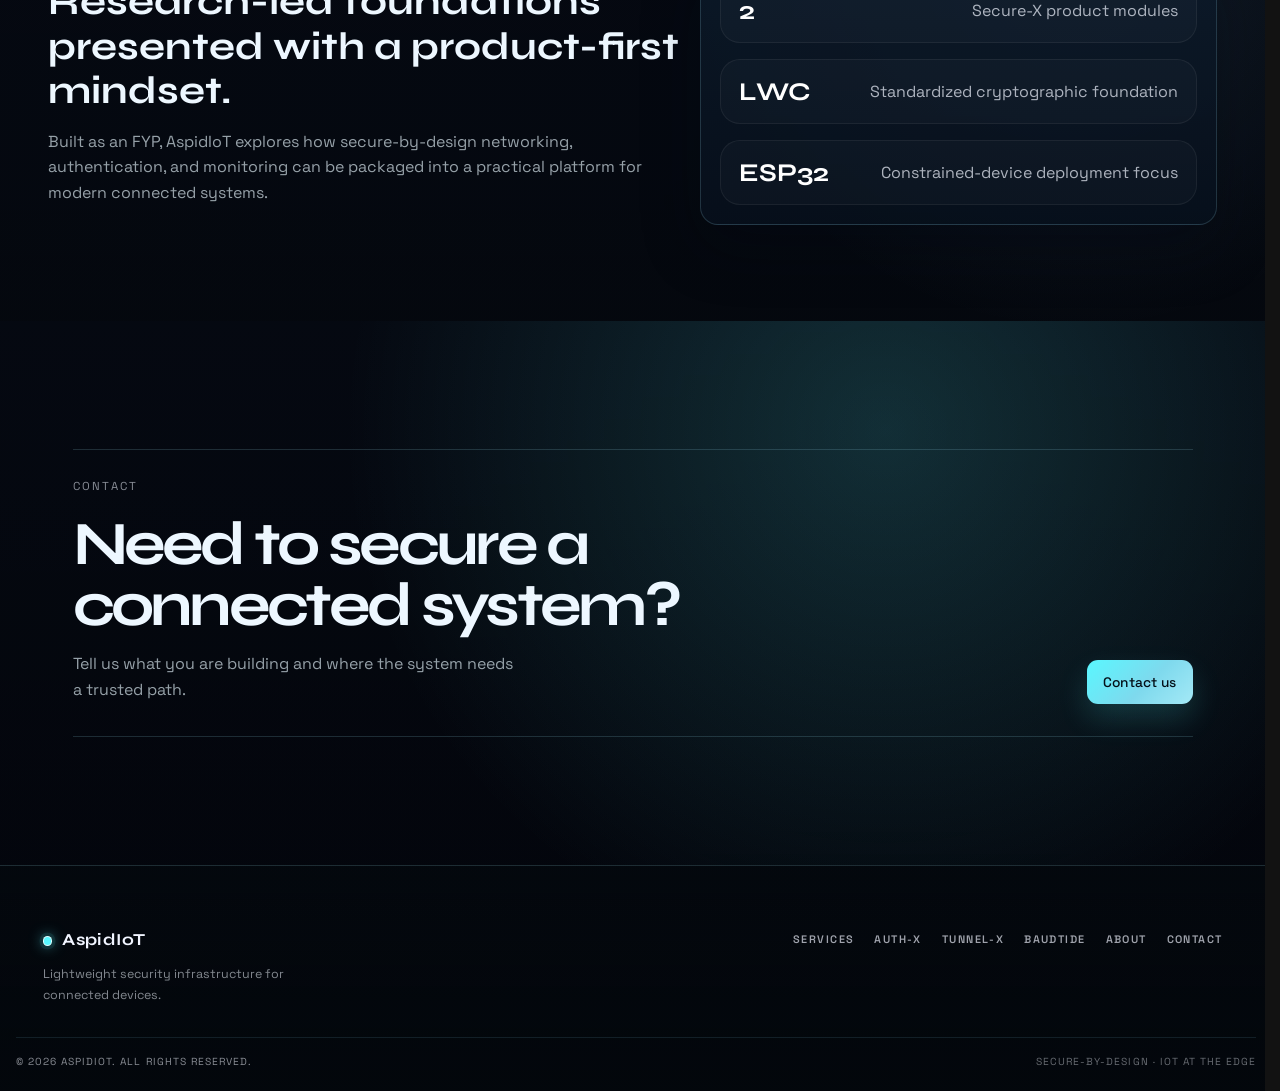
==== commit da4c1b62: "Refine product showcase, navigation, and Tunnel-X hero" ====
--- a/index.html
+++ b/index.html
@@ -18,9 +18,9 @@
     <link rel="preconnect" href="https://fonts.googleapis.com" />
     <link rel="preconnect" href="https://fonts.gstatic.com" crossorigin />
     <link rel="stylesheet" href="https://fonts.googleapis.com/css2?family=Space+Grotesk:wght@400;500;600&family=Syne:wght@600;700&display=swap" />
-    <link rel="stylesheet" href="styles.css?v=performance-1" />
+    <link rel="stylesheet" href="styles.css?v=performance-2" />
     <link rel="stylesheet" href="theme.css?v=6" />
-    <link rel="stylesheet" href="design-taste.css?v=6" />
+    <link rel="stylesheet" href="design-taste.css?v=7" />
   </head>
   <body>
     <header class="site-header" data-header>
@@ -472,30 +472,47 @@
           <div class="product-showcase-grid">
             <section class="product-showcase-family" aria-label="Secure-X product lineup">
               <p class="product-showcase-family-label">Secure-X</p>
-              <article class="showcase-card showcase-card-featured reveal" data-delay="80">
-                <div class="showcase-card-top">
-                  <span class="showcase-logo showcase-logo-mark" aria-hidden="true">
-                    <img src="assets/auth-x-logos/auth-x-mark.svg" alt="" width="64" height="64" loading="lazy" decoding="async" />
-                  </span>
-                </div>
-                <h3>Auth-X</h3>
-                <p>
-                  A lightweight identity layer for IoT devices. Prove the endpoint, derive the session, and hand off trusted context.
-                </p>
-                <ul class="showcase-list">
-                  <li>Establish device identity with a fresh challenge.</li>
-                  <li>Bind proof to the session before trust is granted.</li>
-                  <li>Hand authenticated context to protected transport.</li>
-                </ul>
-                <div class="showcase-actions">
-                  <a class="button-link button-link-primary" href="auth-x.html">Explore Auth-X</a>
-                </div>
-              </article>
-              <a class="secure-x-next-link" href="tunnel-x.html">
-                <img src="assets/tunnel-x/tunnel-x-emblem-v2.png" alt="" width="48" height="48" loading="lazy" decoding="async" />
-                <span><strong>Tunnel-X</strong><small>Protected telemetry after device trust</small></span>
-                <span class="secure-x-next-arrow" aria-hidden="true">↗</span>
-              </a>
+              <div class="secure-x-product-grid">
+                <article class="showcase-card showcase-card-featured reveal" data-delay="80">
+                  <div class="showcase-card-top">
+                    <span class="showcase-logo showcase-logo-mark" aria-hidden="true">
+                      <img src="assets/auth-x-logos/auth-x-mark.svg" alt="" width="64" height="64" loading="lazy" decoding="async" />
+                    </span>
+                  </div>
+                  <h3>Auth-X</h3>
+                  <p>
+                    A lightweight identity layer for IoT devices. Prove the endpoint, derive the session, and hand off trusted context.
+                  </p>
+                  <ul class="showcase-list">
+                    <li>Establish device identity with a fresh challenge.</li>
+                    <li>Bind proof to the session before trust is granted.</li>
+                    <li>Hand authenticated context to protected transport.</li>
+                  </ul>
+                  <div class="showcase-actions">
+                    <a class="button-link button-link-primary" href="auth-x.html">Explore Auth-X</a>
+                  </div>
+                </article>
+
+                <article class="showcase-card showcase-card-tunnel reveal" data-delay="140">
+                  <div class="showcase-card-top">
+                    <span class="showcase-logo showcase-logo-mark" aria-hidden="true">
+                      <img src="assets/tunnel-x/tunnel-x-emblem-v2.png" alt="" width="64" height="64" loading="lazy" decoding="async" />
+                    </span>
+                  </div>
+                  <h3>Tunnel-X</h3>
+                  <p>
+                    Protected telemetry after device trust. Keep IoT data private as it moves from device to receiving sink.
+                  </p>
+                  <ul class="showcase-list">
+                    <li>Encrypt telemetry before it leaves the device.</li>
+                    <li>Protect readings across the connection.</li>
+                    <li>Decrypt and process data at the receiving sink.</li>
+                  </ul>
+                  <div class="showcase-actions">
+                    <a class="button-link button-link-primary" href="tunnel-x.html">Explore Tunnel-X</a>
+                  </div>
+                </article>
+              </div>
             </section>
 
             <section class="product-showcase-family" aria-label="DataTide tools">
@@ -538,8 +555,8 @@
 
           <div class="about-panel">
             <div class="about-metric">
-              <strong>1</strong>
-              <span>Active product module</span>
+              <strong>2</strong>
+              <span>Secure-X product modules</span>
             </div>
             <div class="about-metric">
               <strong>LWC</strong>
--- a/styles.css
+++ b/styles.css
@@ -4200,8 +4200,14 @@
 }
 
 .contact-form-submit-arrow {
-  font-size: 1.2rem;
-  line-height: 1;
+  flex: 0 0 auto;
+  width: 1.2rem;
+  height: 1.2rem;
+  fill: none;
+  stroke: currentColor;
+  stroke-width: 1.8;
+  stroke-linecap: round;
+  stroke-linejoin: round;
 }
 
 .contact-form-status {
@@ -4248,9 +4254,12 @@
 
 .contact-form-status.is-success::before {
   border-color: rgba(127, 239, 205, 0.7);
-  background: rgba(93, 226, 188, 0.2);
-  color: #9affdf;
-  content: "✓";
+  background-color: rgba(93, 226, 188, 0.2);
+  background-image: url("data:image/svg+xml,%3Csvg xmlns='http://www.w3.org/2000/svg' viewBox='0 0 24 24'%3E%3Cpath d='M5 12.5l4.5 4.5L19 7' fill='none' stroke='%239affdf' stroke-width='2.2' stroke-linecap='round' stroke-linejoin='round'/%3E%3C/svg%3E");
+  background-position: center;
+  background-repeat: no-repeat;
+  background-size: 0.9rem 0.9rem;
+  content: "";
 }
 
 .contact-form-status.is-error {
--- a/theme.css
+++ b/theme.css
@@ -1571,8 +1571,8 @@
 
 html[data-theme="light"] .contact-form-status.is-success::before {
   border-color: rgba(8, 116, 95, 0.56);
-  background: rgba(8, 116, 95, 0.12);
-  color: #08745f;
+  background-color: rgba(8, 116, 95, 0.12);
+  background-image: url("data:image/svg+xml,%3Csvg xmlns='http://www.w3.org/2000/svg' viewBox='0 0 24 24'%3E%3Cpath d='M5 12.5l4.5 4.5L19 7' fill='none' stroke='%2308745f' stroke-width='2.2' stroke-linecap='round' stroke-linejoin='round'/%3E%3C/svg%3E");
 }
 
 html[data-theme="light"] .contact-form-status.is-error {
--- a/design-taste.css
+++ b/design-taste.css
@@ -899,7 +899,7 @@
   animation-duration: 9s;
 }
 
-/* Product showcase: two editorial product columns instead of two floating cards. */
+/* Product showcase: two Secure-X products alongside the separate DataTide tool. */
 .products-section .section-heading {
   max-width: 760px;
   text-align: left;
@@ -923,58 +923,58 @@
 }
 
 .products-section .product-showcase-grid {
-  grid-template-columns: minmax(0, 1.08fr) minmax(0, 0.92fr);
-  gap: 0;
+  grid-template-columns: minmax(0, 2fr) minmax(0, 1fr);
+  align-items: stretch;
+  gap: 1rem;
   margin-top: clamp(2.8rem, 5vw, 4.4rem);
-  border-top: 1px solid var(--taste-line);
-  border-bottom: 1px solid var(--taste-line);
 }
 
 .products-section .product-showcase-family {
+  display: grid;
+  grid-template-rows: auto 1fr;
   min-width: 0;
 }
 
-.products-section .product-showcase-family + .product-showcase-family {
-  border-left: 1px solid var(--taste-line);
+.products-section .secure-x-product-grid {
+  display: grid;
+  grid-template-columns: repeat(2, minmax(0, 1fr));
+  gap: 1rem;
+  min-width: 0;
 }
 
 .products-section .product-showcase-family-label {
-  display: flex;
-  align-items: center;
-  gap: 0.6rem;
-  margin: 0;
-  padding: 1.25rem 1.5rem 0;
+  display: block;
+  margin: 0 0 0.85rem;
+  padding: 0 0.2rem;
   color: var(--taste-accent);
   font-size: 0.72rem;
   font-weight: 650;
-  letter-spacing: 0.08em;
+  letter-spacing: 0.16em;
   line-height: 1.2;
-  text-transform: none;
+  text-transform: uppercase;
 }
 
 .products-section .product-showcase-family-label::before {
-  width: 1.8rem;
-  height: 1px;
-  background: currentColor;
-  content: "";
+  display: none;
 }
 
 .products-section .showcase-card,
 .products-section .showcase-card-featured,
-.products-section .showcase-card-baudtide {
-  min-height: 100%;
-  padding: 1.6rem 1.5rem 2.25rem;
-  border: 0;
-  border-radius: 0;
-  background: transparent;
-  box-shadow: none;
+.products-section .showcase-card-baudtide,
+.products-section .showcase-card-tunnel {
+  min-height: 0;
+  padding: clamp(1.35rem, 2vw, 1.8rem);
+  border: 1px solid var(--taste-line);
+  border-radius: var(--taste-panel-radius);
+  background: var(--taste-surface);
+  box-shadow: 0 20px 48px rgba(2, 10, 20, 0.18);
 }
 
 .products-section .showcase-card:hover {
   transform: translateY(-2px);
-  border: 0;
-  background: rgba(89, 247, 255, 0.025);
-  box-shadow: none;
+  border-color: var(--taste-line-strong);
+  background: var(--taste-surface-strong);
+  box-shadow: var(--taste-shadow);
 }
 
 .products-section .showcase-card-top {
@@ -1517,9 +1517,8 @@
     grid-template-columns: 1fr;
   }
 
-  .products-section .product-showcase-family + .product-showcase-family {
-    border-top: 1px solid var(--taste-line);
-    border-left: 0;
+  .products-section .secure-x-product-grid {
+    grid-template-columns: repeat(2, minmax(0, 1fr));
   }
 
   .services-domains-page .services-domain-card-wide,
@@ -1736,9 +1735,6 @@
   opacity: 0.025;
 }
 
-html[data-theme="light"] .products-section .showcase-card,
-html[data-theme="light"] .products-section .showcase-card-featured,
-html[data-theme="light"] .products-section .showcase-card-baudtide,
 html[data-theme="light"] .final .contact-panel,
 html[data-theme="light"] .services-domains-page .services-domain-card,
 html[data-theme="light"] .services-domains-page .services-common-card,
@@ -1872,56 +1868,6 @@
   flex-direction: column;
 }
 
-.secure-x-next-link {
-  display: flex;
-  align-items: center;
-  gap: 0.8rem;
-  margin: 0 1.5rem 1.6rem;
-  padding: 1rem 0;
-  border-top: 1px solid var(--taste-line);
-  color: var(--taste-ink);
-  text-decoration: none;
-}
-
-.secure-x-next-link img {
-  flex: 0 0 auto;
-  width: 2.7rem;
-  height: 2.7rem;
-  object-fit: contain;
-}
-
-.secure-x-next-link > span:not(.secure-x-next-arrow) {
-  display: grid;
-  gap: 0.15rem;
-  min-width: 0;
-}
-
-.secure-x-next-link strong {
-  font-size: 1rem;
-}
-
-.secure-x-next-link small {
-  color: var(--taste-muted);
-  font-size: 0.84rem;
-  line-height: 1.35;
-}
-
-.secure-x-next-arrow {
-  margin-left: auto;
-  color: var(--taste-accent);
-  font-size: 1.1rem;
-  transition: transform 180ms ease;
-}
-
-.secure-x-next-link:hover .secure-x-next-arrow {
-  transform: translate(2px, -2px);
-}
-
-.secure-x-next-link:focus-visible {
-  outline: 2px solid var(--taste-accent);
-  outline-offset: 3px;
-}
-
 .products-section .showcase-card-top {
   display: flex;
   align-items: center;
@@ -2018,6 +1964,12 @@
 
   .mobile-products-grid .product-menu-item:has(.mobile-product-title-row) > :last-child {
     grid-row: 2;
+  }
+}
+
+@media (max-width: 640px) {
+  .products-section .secure-x-product-grid {
+    grid-template-columns: 1fr;
   }
 }
 
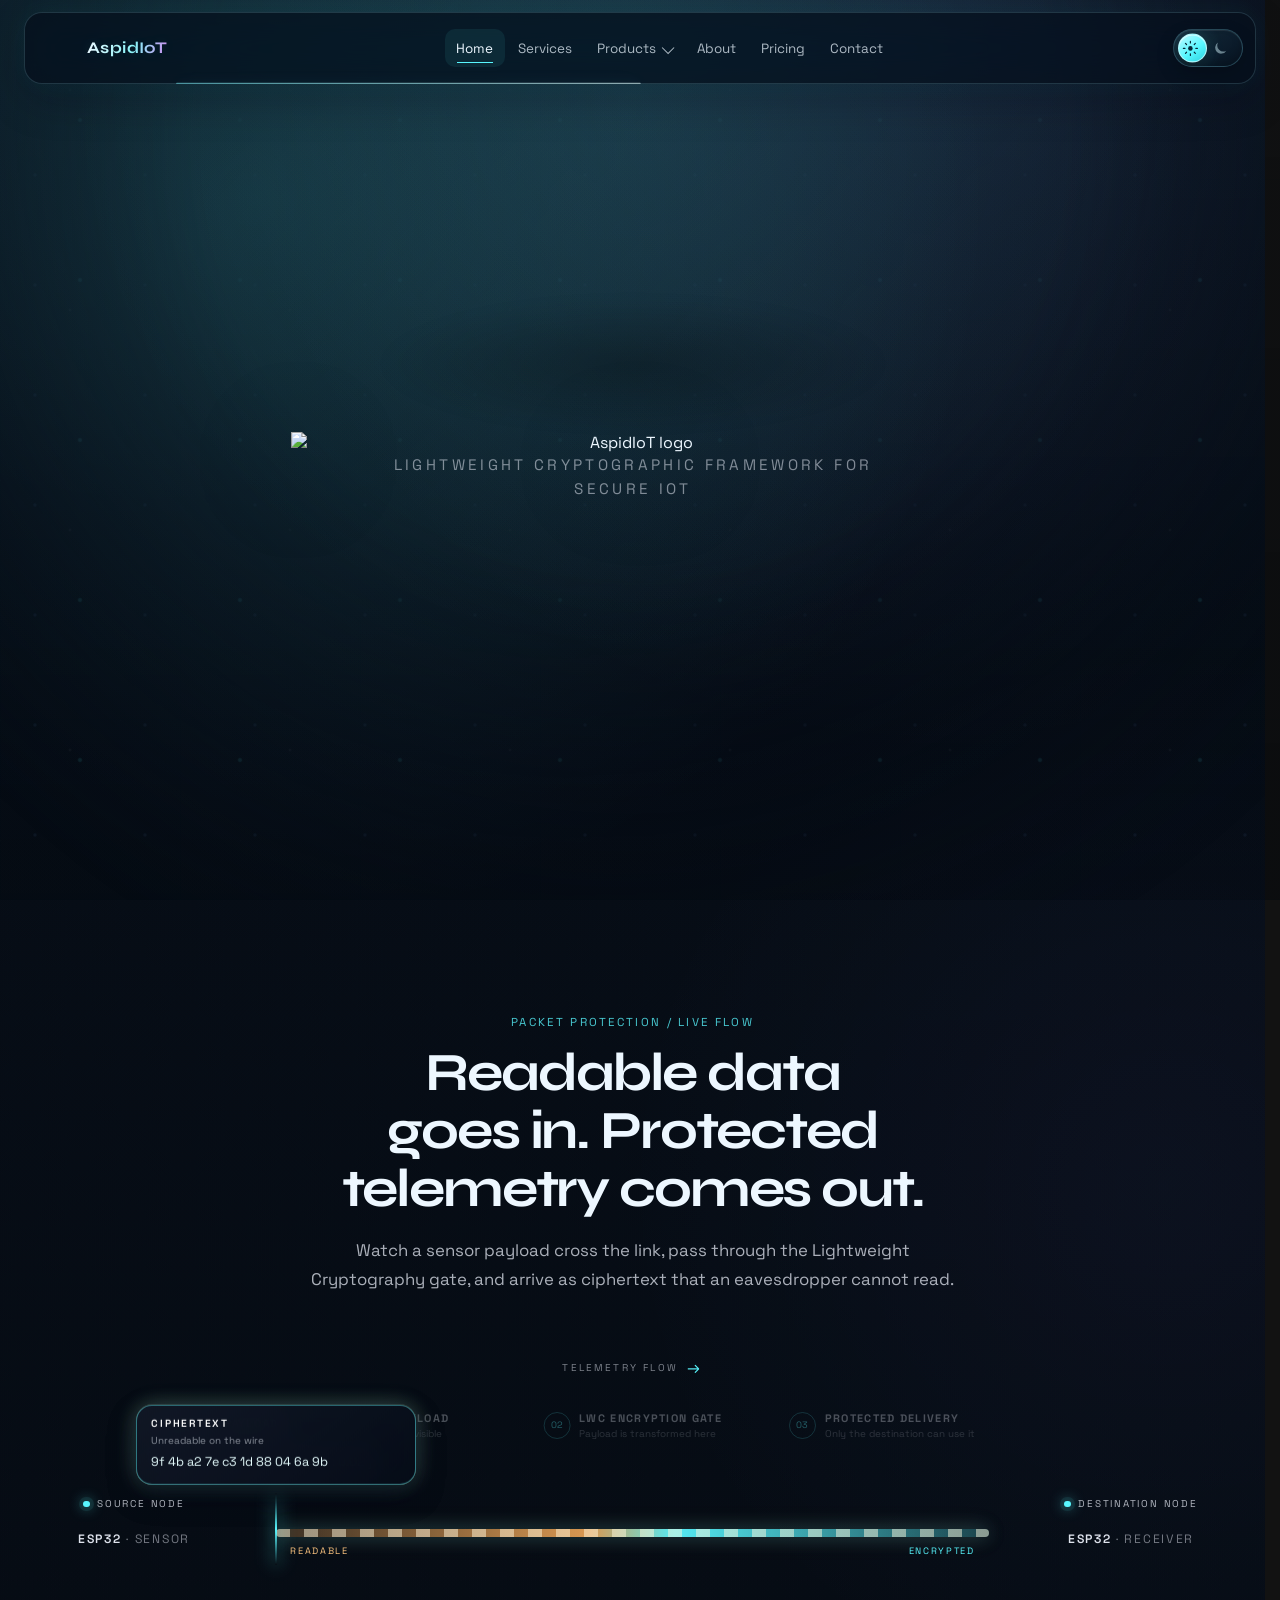
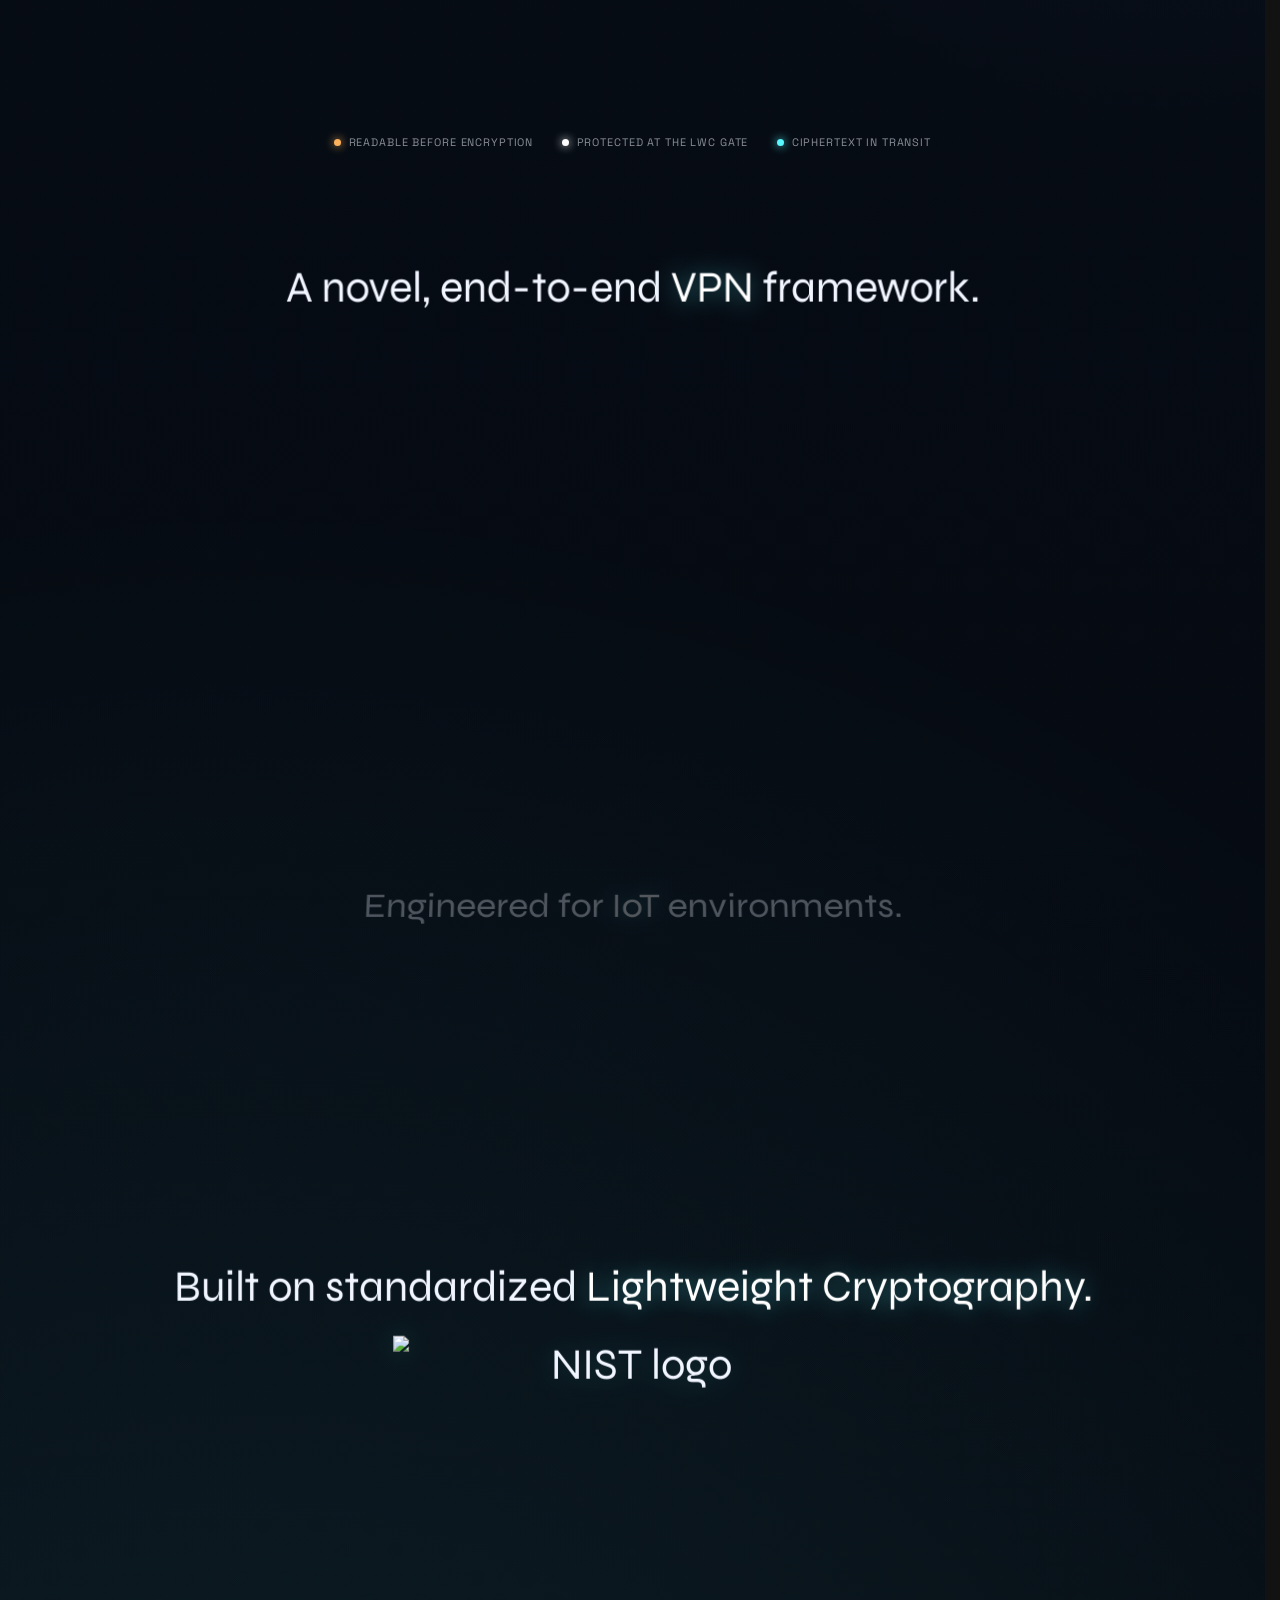
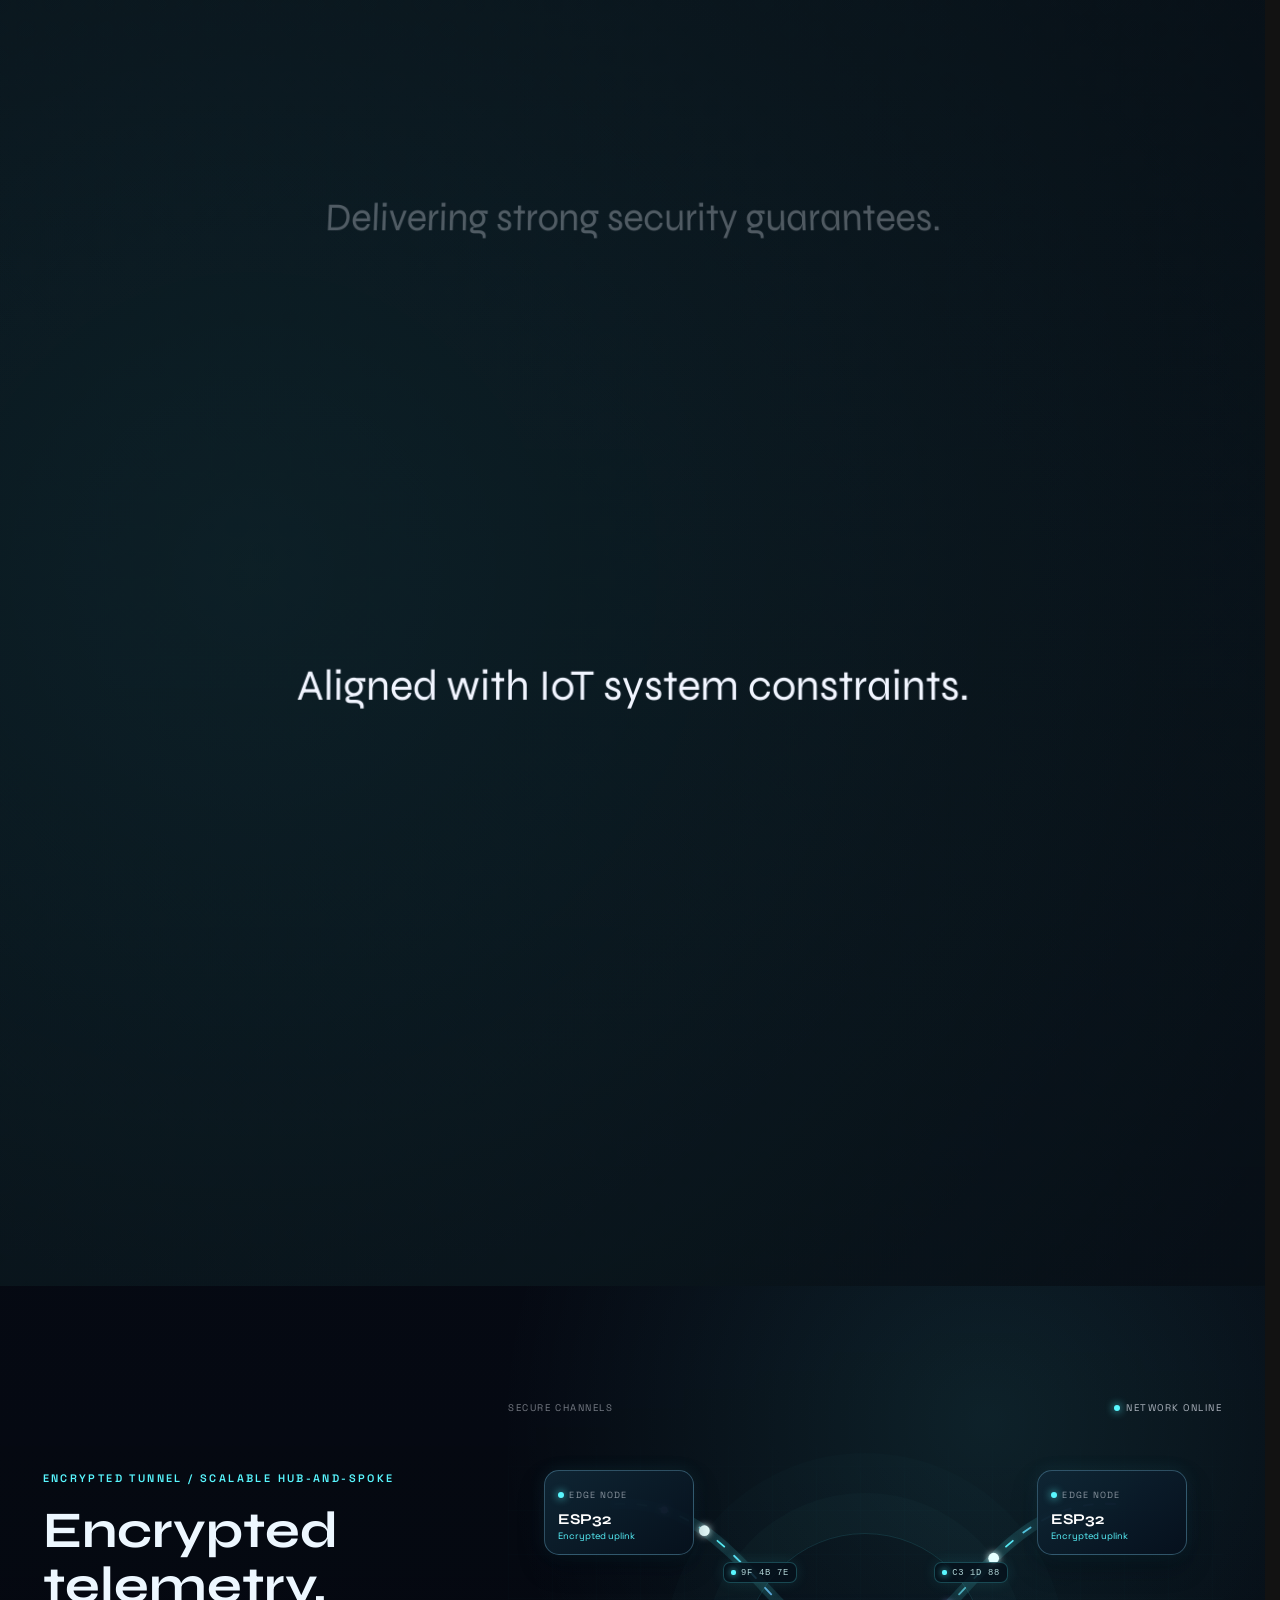
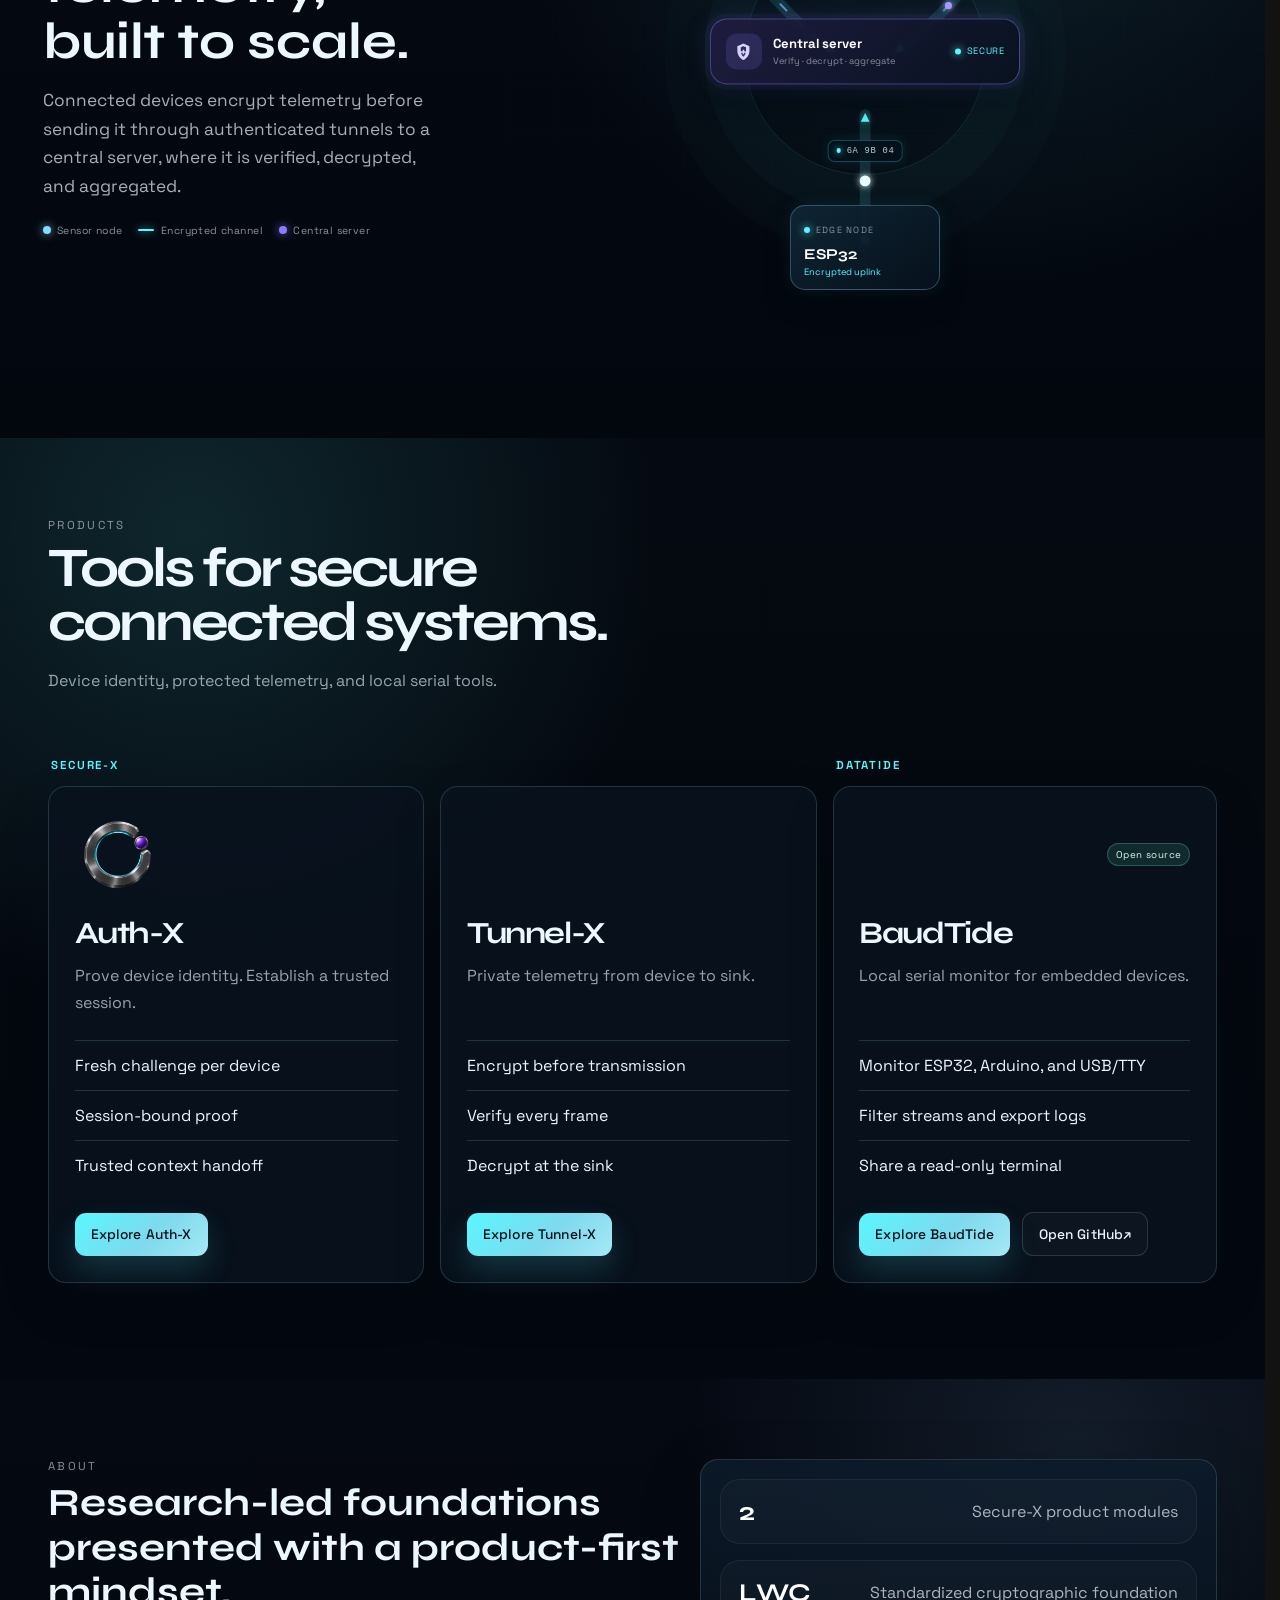
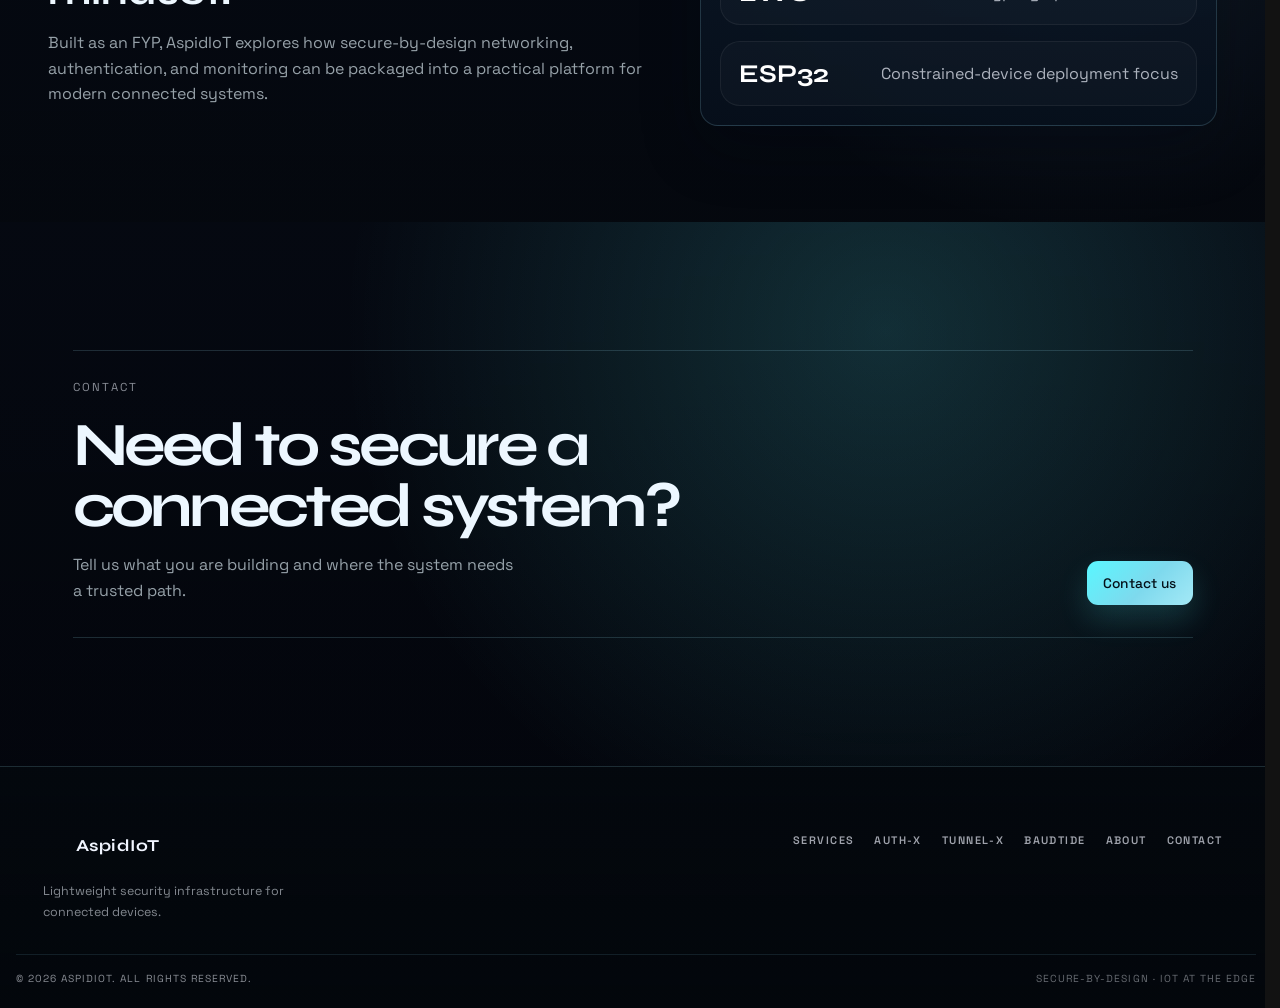
==== commit c2ccfc76: "Refresh product branding and add pricing page" ====
--- a/index.html
+++ b/index.html
@@ -8,6 +8,20 @@
       content="AspidIoT builds lightweight security infrastructure for connected devices and IoT systems."
     />
     <title>AspidIoT | Lightweight Security for IoT</title>
+    <meta name="application-name" content="AspidIoT" />
+    <meta property="og:site_name" content="AspidIoT" />
+    <link rel="canonical" href="https://aspid-iot.vercel.app/" />
+    <link rel="icon" type="image/png" sizes="512x512" href="/favicon.png" />
+    <link rel="shortcut icon" href="/favicon.ico" />
+    <link rel="apple-touch-icon" sizes="180x180" href="/apple-touch-icon.png" />
+    <script type="application/ld+json">
+      {
+        "@context": "https://schema.org",
+        "@type": "WebSite",
+        "name": "AspidIoT",
+        "url": "https://aspid-iot.vercel.app/"
+      }
+    </script>
     <script>
       try {
         if (localStorage.getItem("aspid-theme") === "light") {
@@ -20,7 +34,7 @@
     <link rel="stylesheet" href="https://fonts.googleapis.com/css2?family=Space+Grotesk:wght@400;500;600&family=Syne:wght@600;700&display=swap" />
     <link rel="stylesheet" href="styles.css?v=performance-2" />
     <link rel="stylesheet" href="theme.css?v=6" />
-    <link rel="stylesheet" href="design-taste.css?v=7" />
+    <link rel="stylesheet" href="design-taste.css?v=15" />
   </head>
   <body>
     <header class="site-header" data-header>
@@ -77,7 +91,7 @@
                   <div class="product-menu-family-panel" id="secure-x-products" aria-hidden="true">
                     <a class="product-menu-item" href="auth-x.html" data-product-link>
                       <span class="product-menu-item-logo product-menu-item-logo-auth-x" aria-hidden="true">
-                        <img src="assets/auth-x-logos/auth-x-mark.svg" alt="" width="64" height="64" decoding="async" />
+                        <img src="assets/auth-x-logos/auth-x-mark-v3.png" alt="" width="64" height="64" decoding="async" />
                       </span>
                       <span class="product-menu-item-copy">
                         <span class="product-menu-item-name">Auth-X</span>
@@ -86,7 +100,7 @@
                     </a>
                     <a class="product-menu-item" href="tunnel-x.html" data-product-link>
                       <span class="product-menu-item-logo product-menu-item-logo-tunnel-x" aria-hidden="true">
-                        <img src="assets/tunnel-x/tunnel-x-emblem-v2.png" alt="" width="64" height="64" decoding="async" />
+                        <img src="assets/tunnel-x/tunnel-x-mark-v4.png" alt="" width="64" height="64" decoding="async" />
                       </span>
                       <span class="product-menu-item-copy">
                         <span class="product-menu-item-name">Tunnel-X</span>
@@ -105,7 +119,7 @@
                   </button>
                   <div class="product-menu-family-panel" id="datatide-products" aria-hidden="true">
                     <a class="product-menu-item" href="baudtide.html" data-product-link>
-                      <span class="product-menu-item-logo" aria-hidden="true">
+                      <span class="product-menu-item-logo product-menu-item-logo-baudtide" aria-hidden="true">
                         <img src="assets/baudtide/baudtide-mark.png" alt="" decoding="async" />
                       </span>
                       <span class="product-menu-item-copy">
@@ -120,6 +134,7 @@
           </div>
 
           <a class="nav-link" href="about.html">About</a>
+          <a class="nav-link" href="pricing.html">Pricing</a>
           <a class="nav-link" href="contact.html">Contact</a>
        </nav>
 
@@ -193,7 +208,7 @@
                   <div class="product-menu-family-panel" id="mobile-secure-x-products" aria-hidden="true">
                     <a class="product-menu-item" href="auth-x.html" data-product-link data-mobile-link>
                       <span class="product-menu-item-logo product-menu-item-logo-auth-x" aria-hidden="true">
-                        <img src="assets/auth-x-logos/auth-x-mark.svg" alt="" width="64" height="64" decoding="async" />
+                        <img src="assets/auth-x-logos/auth-x-mark-v3.png" alt="" width="64" height="64" decoding="async" />
                       </span>
                       <span class="product-menu-item-copy">
                         <span class="product-menu-item-name">Auth-X</span>
@@ -202,7 +217,7 @@
                     </a>
                     <a class="product-menu-item" href="tunnel-x.html" data-product-link data-mobile-link>
                       <span class="product-menu-item-logo product-menu-item-logo-tunnel-x" aria-hidden="true">
-                        <img src="assets/tunnel-x/tunnel-x-emblem-v2.png" alt="" width="64" height="64" decoding="async" />
+                        <img src="assets/tunnel-x/tunnel-x-mark-v4.png" alt="" width="64" height="64" decoding="async" />
                       </span>
                       <span class="product-menu-item-copy">
                         <span class="product-menu-item-name">Tunnel-X</span>
@@ -221,8 +236,8 @@
                   </button>
                   <div class="product-menu-family-panel" id="mobile-datatide-products" aria-hidden="true">
                     <a class="product-menu-item" href="baudtide.html" data-product-link data-mobile-link>
-                      <span class="product-menu-item-logo" aria-hidden="true">
-                        <img src="assets/baudtide/baudtide-mark.png" alt="" decoding="async" />
+                      <span class="product-menu-item-logo product-menu-item-logo-baudtide" aria-hidden="true">
+                        <img src="assets/baudtide/baudtide-mark.png" alt="" width="64" height="64" decoding="async" />
                       </span>
                       <span class="product-menu-item-copy">
                         <span class="product-menu-item-name">BaudTide <span class="product-badge product-badge-open">Open source</span></span>
@@ -236,6 +251,7 @@
           </div>
 
           <a class="mobile-nav-link" href="about.html" data-mobile-link>About</a>
+          <a class="mobile-nav-link" href="pricing.html" data-mobile-link>Pricing</a>
           <a class="mobile-nav-link" href="contact.html" data-mobile-link>Contact</a>
 
         </div>
@@ -465,7 +481,7 @@
             <p class="section-kicker">Products</p>
             <h2 class="section-title">Tools for secure connected systems.</h2>
             <p class="section-summary">
-              Our products cover device identity, protected telemetry, and local tools for connected systems.
+              Device identity, protected telemetry, and local serial tools.
             </p>
           </div>
 
@@ -473,40 +489,36 @@
             <section class="product-showcase-family" aria-label="Secure-X product lineup">
               <p class="product-showcase-family-label">Secure-X</p>
               <div class="secure-x-product-grid">
-                <article class="showcase-card showcase-card-featured reveal" data-delay="80">
+                <article class="showcase-card showcase-card-featured reveal" data-delay="0">
                   <div class="showcase-card-top">
                     <span class="showcase-logo showcase-logo-mark" aria-hidden="true">
-                      <img src="assets/auth-x-logos/auth-x-mark.svg" alt="" width="64" height="64" loading="lazy" decoding="async" />
+                      <img src="assets/auth-x-logos/auth-x-mark-v3.png" alt="" width="64" height="64" loading="lazy" decoding="async" />
                     </span>
                   </div>
                   <h3>Auth-X</h3>
-                  <p>
-                    A lightweight identity layer for IoT devices. Prove the endpoint, derive the session, and hand off trusted context.
-                  </p>
+                  <p>Prove device identity. Establish a trusted session.</p>
                   <ul class="showcase-list">
-                    <li>Establish device identity with a fresh challenge.</li>
-                    <li>Bind proof to the session before trust is granted.</li>
-                    <li>Hand authenticated context to protected transport.</li>
+                    <li>Fresh challenge per device</li>
+                    <li>Session-bound proof</li>
+                    <li>Trusted context handoff</li>
                   </ul>
                   <div class="showcase-actions">
                     <a class="button-link button-link-primary" href="auth-x.html">Explore Auth-X</a>
                   </div>
                 </article>
 
-                <article class="showcase-card showcase-card-tunnel reveal" data-delay="140">
+                <article class="showcase-card showcase-card-tunnel reveal" data-delay="110">
                   <div class="showcase-card-top">
                     <span class="showcase-logo showcase-logo-mark" aria-hidden="true">
-                      <img src="assets/tunnel-x/tunnel-x-emblem-v2.png" alt="" width="64" height="64" loading="lazy" decoding="async" />
+                      <img src="assets/tunnel-x/tunnel-x-mark-v4.png" alt="" width="64" height="64" loading="lazy" decoding="async" />
                     </span>
                   </div>
                   <h3>Tunnel-X</h3>
-                  <p>
-                    Protected telemetry after device trust. Keep IoT data private as it moves from device to receiving sink.
-                  </p>
+                  <p>Private telemetry from device to sink.</p>
                   <ul class="showcase-list">
-                    <li>Encrypt telemetry before it leaves the device.</li>
-                    <li>Protect readings across the connection.</li>
-                    <li>Decrypt and process data at the receiving sink.</li>
+                    <li>Encrypt before transmission</li>
+                    <li>Verify every frame</li>
+                    <li>Decrypt at the sink</li>
                   </ul>
                   <div class="showcase-actions">
                     <a class="button-link button-link-primary" href="tunnel-x.html">Explore Tunnel-X</a>
@@ -517,7 +529,7 @@
 
             <section class="product-showcase-family" aria-label="DataTide tools">
               <p class="product-showcase-family-label">DataTide</p>
-              <article class="showcase-card showcase-card-baudtide reveal" data-delay="160">
+              <article class="showcase-card showcase-card-baudtide reveal" data-delay="180">
                 <div class="showcase-card-top">
                   <span class="showcase-icon showcase-icon-baudtide" aria-hidden="true">
                     <img src="assets/baudtide/baudtide-mark.png" alt="" loading="lazy" decoding="async" />
@@ -525,13 +537,11 @@
                   <span class="product-badge product-badge-open">Open source</span>
                 </div>
                 <h3>BaudTide</h3>
-                <p>
-                  A local-first serial monitor for ESP32, Arduino, and USB/TTY devices. Keep telemetry local and export useful logs.
-                </p>
+                <p>Local serial monitor for embedded devices.</p>
                 <ul class="showcase-list">
-                  <li>Monitor ESP32, Arduino, and USB/TTY devices in one workspace.</li>
-                  <li>Filter telemetry and export local logs.</li>
-                  <li>Share a read-only terminal view on a trusted local network.</li>
+                  <li>Monitor ESP32, Arduino, and USB/TTY</li>
+                  <li>Filter streams and export logs</li>
+                  <li>Share a read-only terminal</li>
                 </ul>
                 <div class="showcase-actions">
                   <a class="button-link button-link-primary" href="baudtide.html">Explore BaudTide</a>
@@ -609,6 +619,6 @@
     </footer>
 
     <script src="theme.js?v=2"></script>
-    <script src="script.js?v=performance-4"></script>
+    <script src="script.js?v=performance-5"></script>
   </body>
 </html>
--- a/design-taste.css
+++ b/design-taste.css
@@ -100,7 +100,8 @@
   flex-basis: 3.05rem;
   width: 3.05rem;
   height: 3.05rem;
-  transform: translateY(-0.12rem);
+  /* Offset the cropped artwork so its visible center aligns with the wordmark. */
+  transform: translateY(-0.35rem);
 }
 
 .brand-name {
@@ -294,6 +295,22 @@
   background: linear-gradient(180deg, rgba(4, 9, 15, 0.52), rgba(3, 7, 12, 0.96));
 }
 
+.site-footer-brand { gap: 0.45rem; }
+
+.site-footer-brand-mark {
+  flex: 0 0 1.65rem;
+  width: 1.65rem;
+  height: 2rem;
+  border: 0;
+  border-radius: 0;
+  background-color: transparent;
+  background-image: url("logo.png");
+  background-position: left center;
+  background-repeat: no-repeat;
+  background-size: auto 2rem;
+  box-shadow: none;
+}
+
 .site-footer-shell {
   width: min(var(--taste-content-width), calc(100% - 3rem));
 }
@@ -1850,6 +1867,17 @@
   filter: drop-shadow(0 0 8px rgba(89, 247, 255, 0.22));
 }
 
+.product-menu-item-logo-baudtide {
+  border: 1px solid rgba(167, 216, 225, 0.72);
+  border-radius: 8px;
+  background: #d9eff1;
+}
+
+.product-menu-item-logo-baudtide img {
+  width: 90%;
+  height: 90%;
+}
+
 .mobile-products-grid .mobile-product-title-row {
   display: inline-flex;
   align-items: center;
@@ -2121,3 +2149,138 @@
     will-change: auto;
   }
 }
+
+/* Match the visible, rather than canvas, size of the three product marks. */
+.product-menu-item-logo-auth-x,
+.product-menu-item-logo-tunnel-x,
+.product-menu-item-logo-baudtide,
+.product-menu-item > .product-icon-auth-x {
+  width: 4.25rem;
+  height: 3.75rem;
+  overflow: visible;
+}
+
+.product-menu-item-logo-auth-x img,
+.product-menu-item-logo-tunnel-x img,
+.product-menu-item > .product-icon-auth-x img {
+  width: 100%;
+  height: 100%;
+  filter: none;
+}
+
+.product-menu-item-logo-baudtide {
+  border: 0;
+  border-radius: 0;
+  background: transparent;
+  box-shadow: none;
+}
+
+.product-menu-item-logo-baudtide img {
+  width: 175%;
+  height: 175%;
+  object-fit: contain;
+  filter: drop-shadow(0 0 5px rgba(89, 247, 255, 0.18));
+}
+
+.product-menu-item-logo-tunnel-x img { scale: 1.3; }
+
+/* Keep the taller Tunnel-X mark optically aligned with its product name. */
+.product-menu-item-logo-tunnel-x { transform: translateY(-0.55rem); }
+
+.products-section .showcase-card-top { min-height: 5.25rem; }
+.products-section .showcase-logo-mark,
+.products-section .showcase-icon-baudtide {
+  width: 5.25rem;
+  height: 5.25rem;
+  border: 0;
+  border-radius: 0;
+  background: transparent;
+  box-shadow: none;
+}
+.products-section .showcase-logo-mark img { filter: none; }
+.products-section .showcase-icon-baudtide img {
+  width: 100%;
+  height: 100%;
+  filter: none;
+}
+.products-section .showcase-logo-mark img[src*="tunnel-x-mark"] { scale: 1.32; }
+
+html[data-theme="light"] .products-section .showcase-icon-baudtide {
+  border: 0;
+  background: transparent;
+  box-shadow: none;
+}
+
+@media (max-width: 760px) {
+  .mobile-products-grid .product-menu-item:has(.product-menu-item-logo) { min-height: 5.1rem; }
+  .mobile-products-grid .product-menu-item:has(.product-menu-item-logo) .product-menu-item-logo {
+    width: 3.75rem;
+    height: 3.5rem;
+  }
+
+  .mobile-products-grid .product-menu-item-logo-tunnel-x {
+    transform: translateY(-0.2rem);
+  }
+
+  .mobile-products-grid .product-menu-item-logo-baudtide img {
+    width: 150%;
+    height: 150%;
+  }
+}
+
+/* Let the product lineup arrive in a calm, readable sequence as it enters view. */
+@media (prefers-reduced-motion: no-preference) {
+  .products-section .showcase-card.reveal {
+    opacity: 0;
+    translate: 0 1.1rem;
+    rotate: none;
+    scale: 0.99;
+    filter: none;
+    transition:
+      opacity 600ms cubic-bezier(0.16, 1, 0.3, 1),
+      translate 700ms cubic-bezier(0.16, 1, 0.3, 1),
+      scale 700ms cubic-bezier(0.16, 1, 0.3, 1),
+      transform 220ms cubic-bezier(0.16, 1, 0.3, 1),
+      border-color 220ms ease,
+      background 220ms ease,
+      box-shadow 220ms ease;
+    transition-delay: var(--reveal-delay, 0ms);
+  }
+
+  .products-section .showcase-card.reveal.is-visible {
+    opacity: 1;
+    translate: 0 0;
+    rotate: none;
+    scale: 1;
+    filter: none;
+  }
+
+  .products-section .showcase-card.reveal > .showcase-card-top,
+  .products-section .showcase-card.reveal > h3,
+  .products-section .showcase-card.reveal > p,
+  .products-section .showcase-card.reveal > .showcase-list li,
+  .products-section .showcase-card.reveal > .showcase-actions {
+    opacity: 0;
+    transform: translateY(0.45rem);
+    transition:
+      opacity 440ms ease,
+      transform 520ms cubic-bezier(0.16, 1, 0.3, 1);
+  }
+
+  .products-section .showcase-card.reveal.is-visible > .showcase-card-top,
+  .products-section .showcase-card.reveal.is-visible > h3,
+  .products-section .showcase-card.reveal.is-visible > p,
+  .products-section .showcase-card.reveal.is-visible > .showcase-list li,
+  .products-section .showcase-card.reveal.is-visible > .showcase-actions {
+    opacity: 1;
+    transform: translateY(0);
+  }
+
+  .products-section .showcase-card.reveal.is-visible > .showcase-card-top { transition-delay: 70ms; }
+  .products-section .showcase-card.reveal.is-visible > h3 { transition-delay: 120ms; }
+  .products-section .showcase-card.reveal.is-visible > p { transition-delay: 170ms; }
+  .products-section .showcase-card.reveal.is-visible > .showcase-list li:nth-child(1) { transition-delay: 220ms; }
+  .products-section .showcase-card.reveal.is-visible > .showcase-list li:nth-child(2) { transition-delay: 270ms; }
+  .products-section .showcase-card.reveal.is-visible > .showcase-list li:nth-child(3) { transition-delay: 320ms; }
+  .products-section .showcase-card.reveal.is-visible > .showcase-actions { transition-delay: 370ms; }
+}
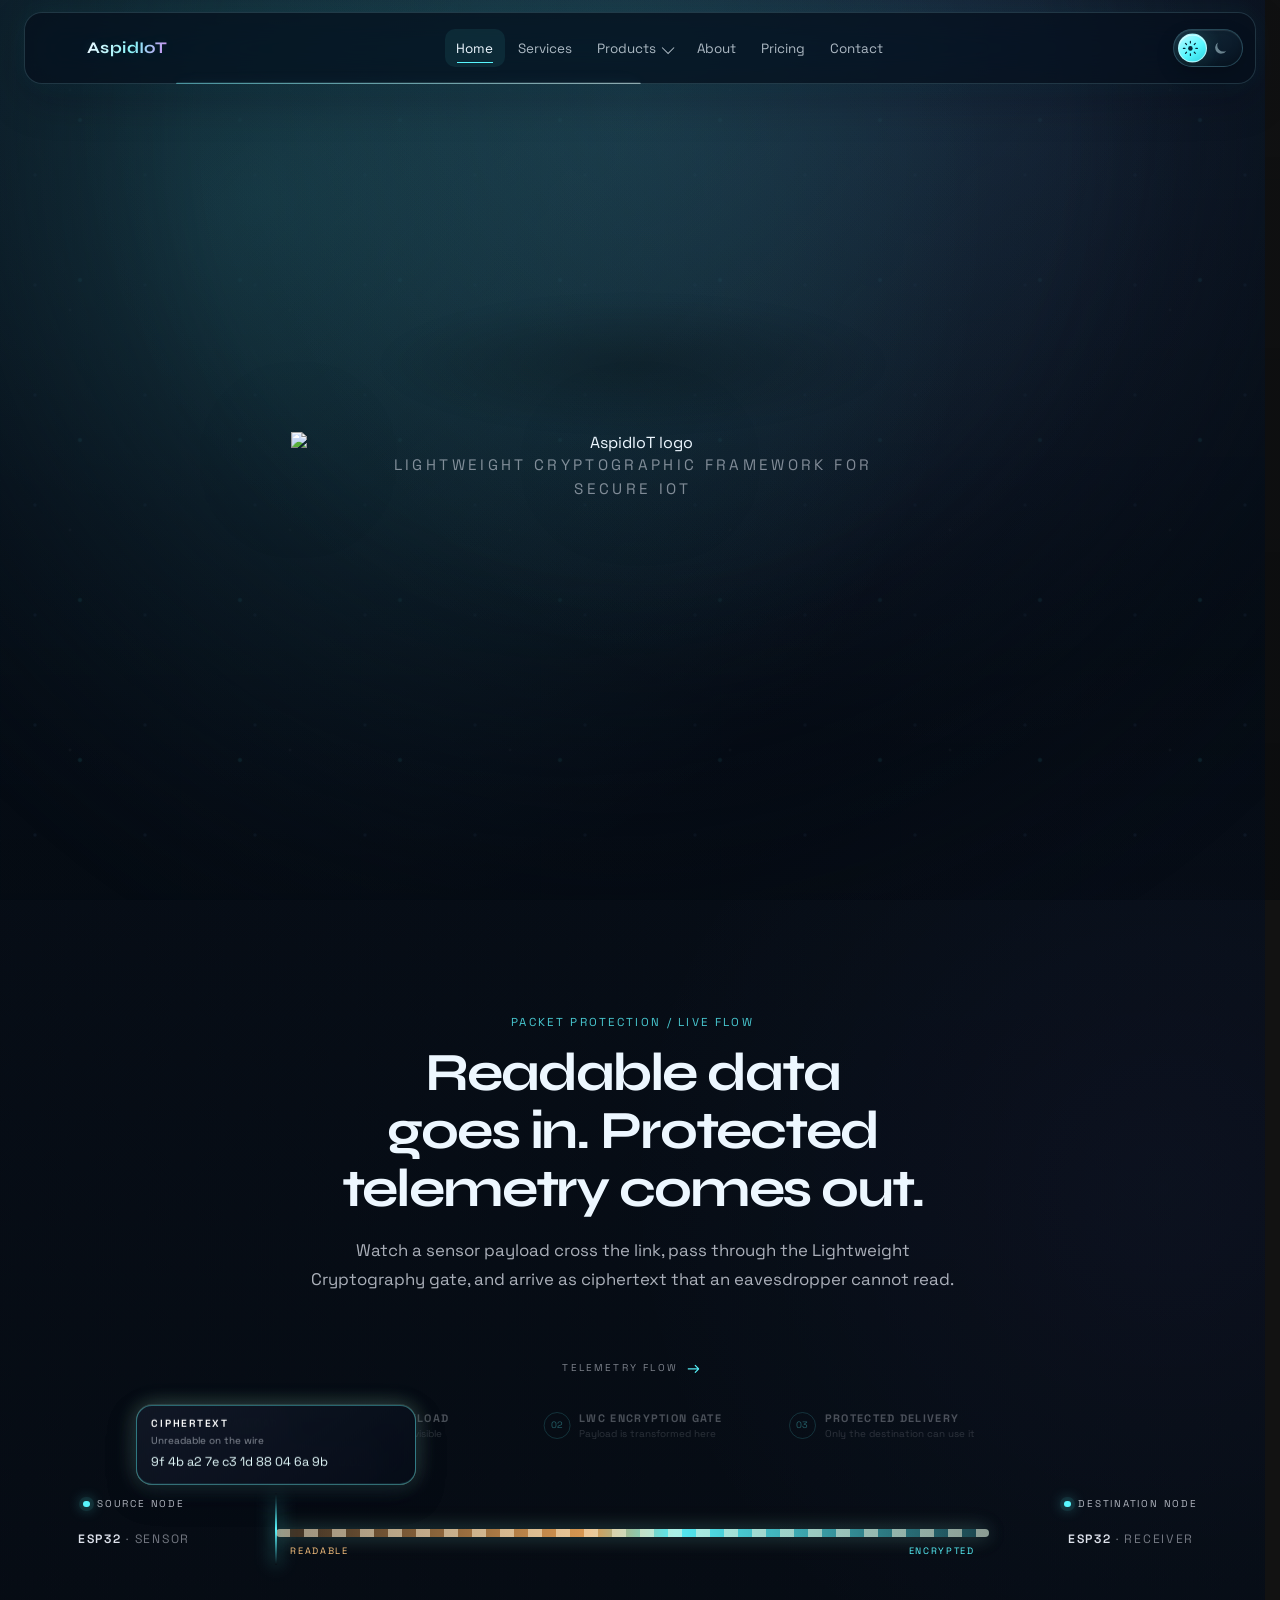
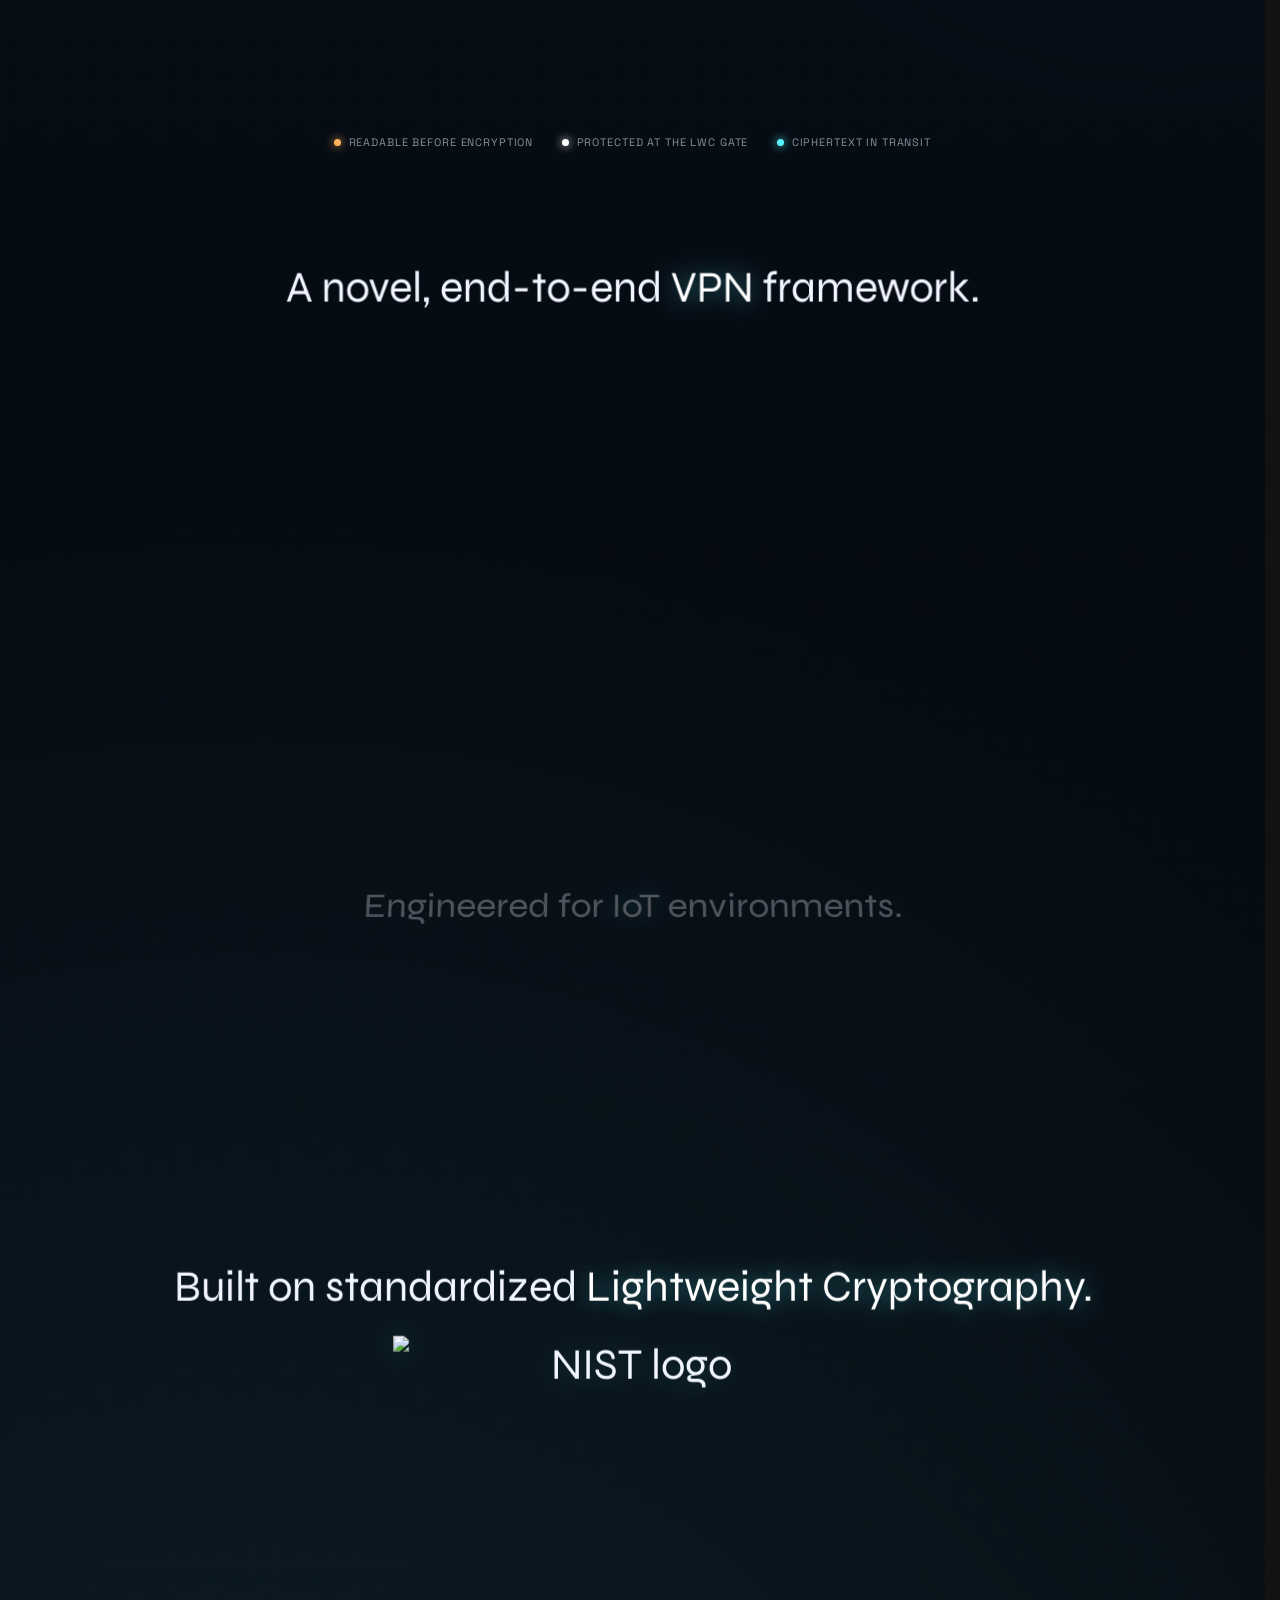
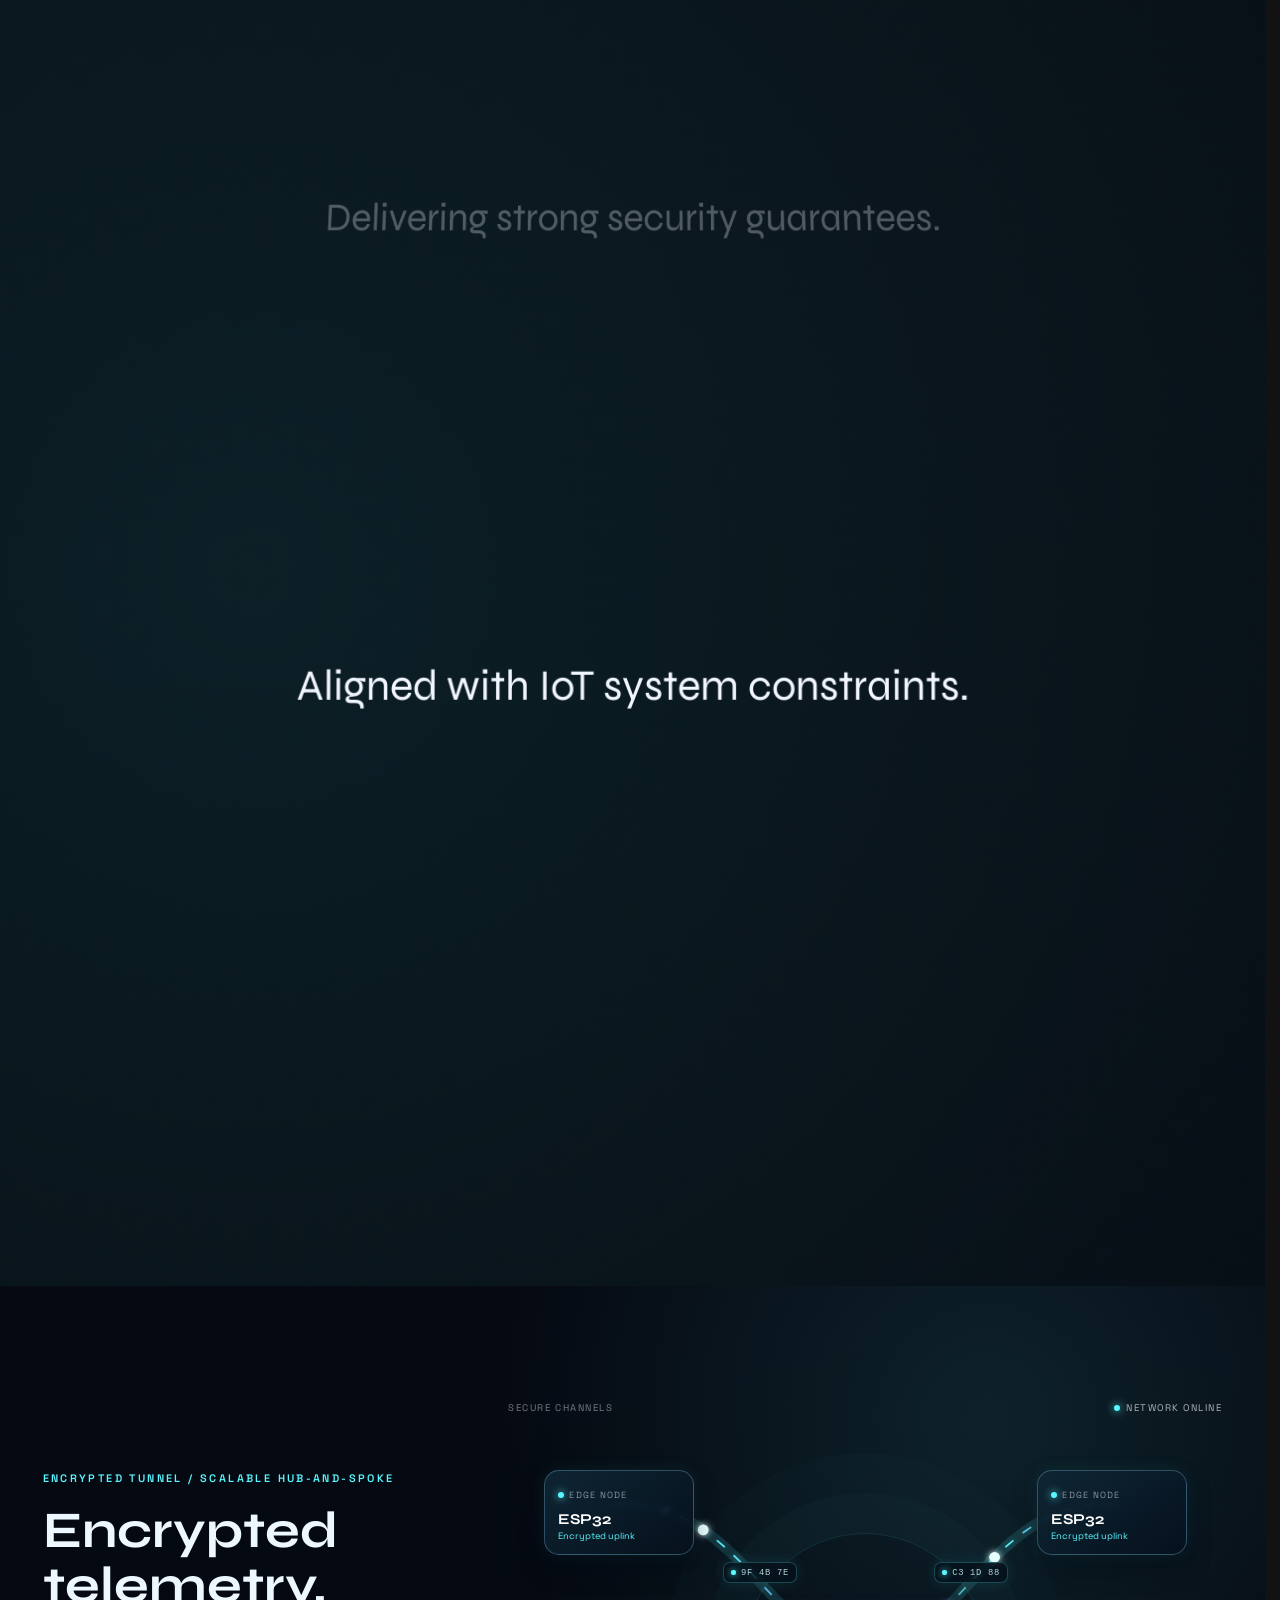
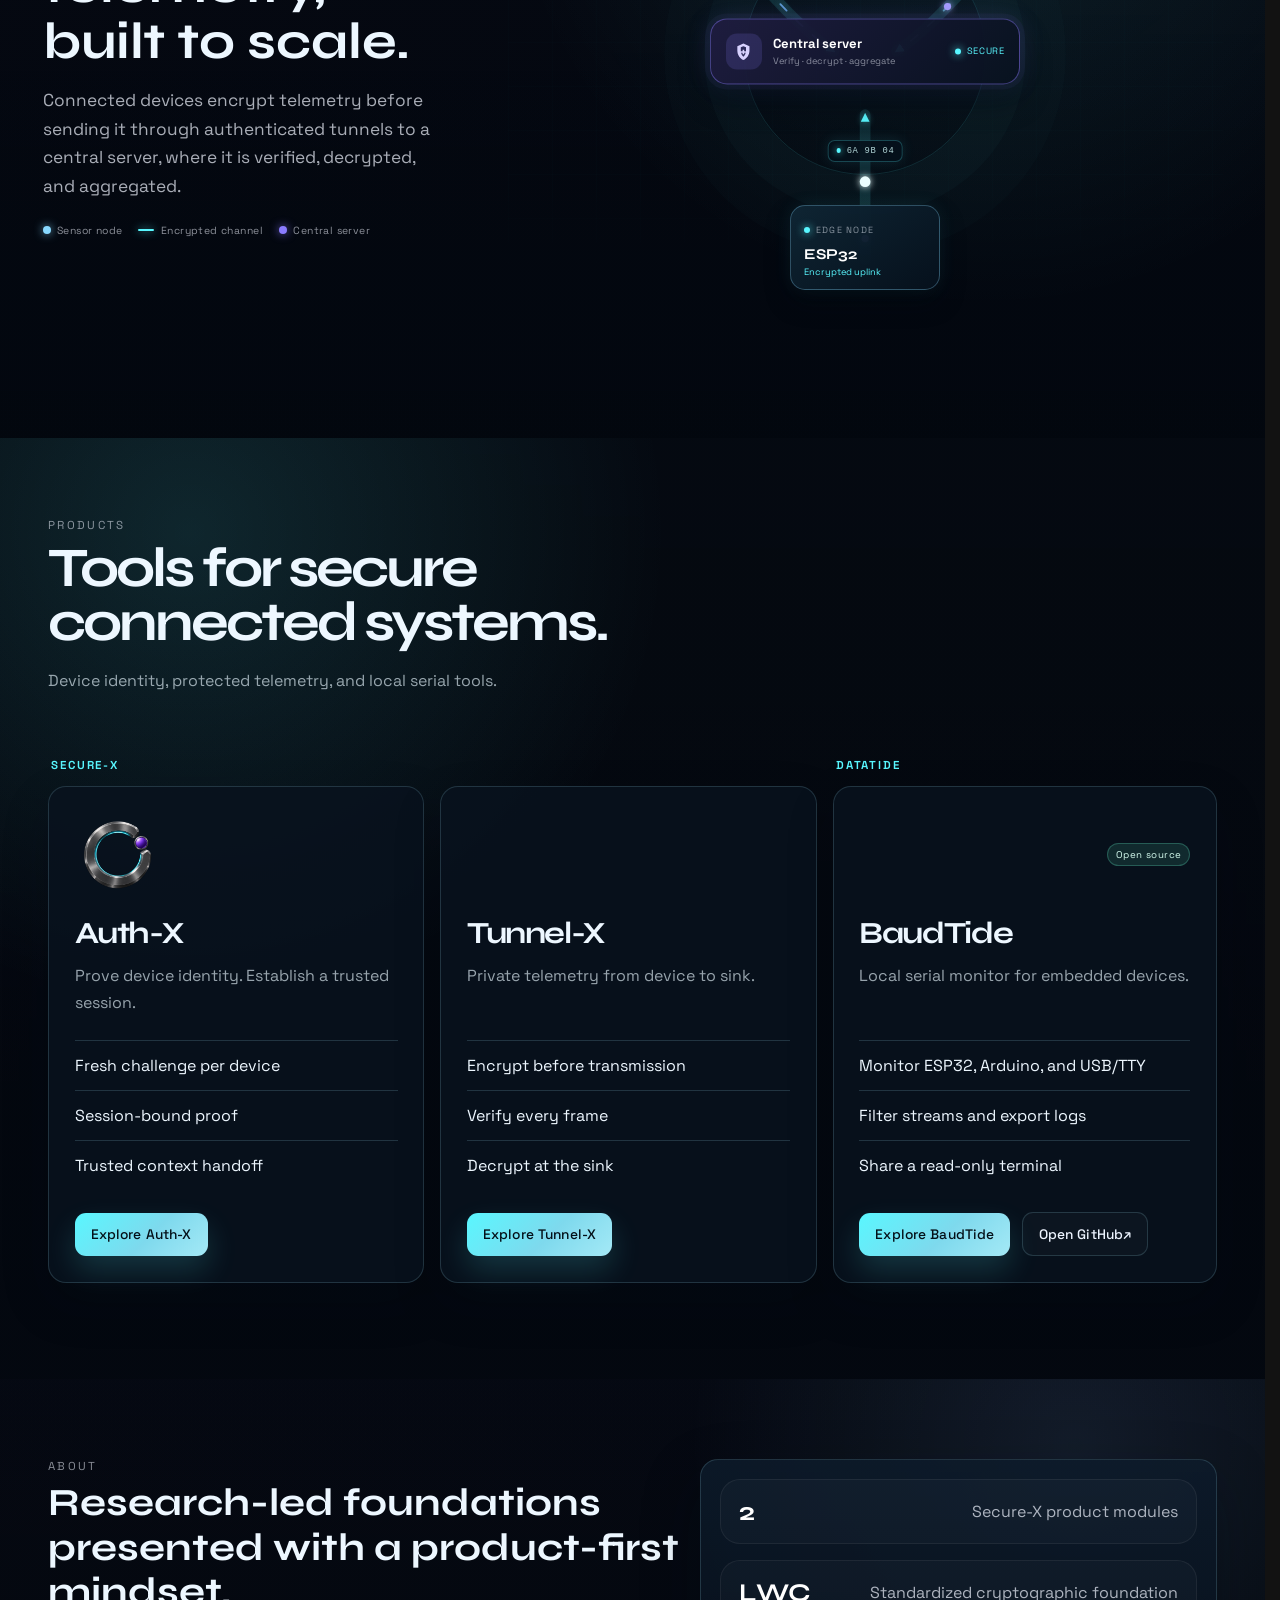
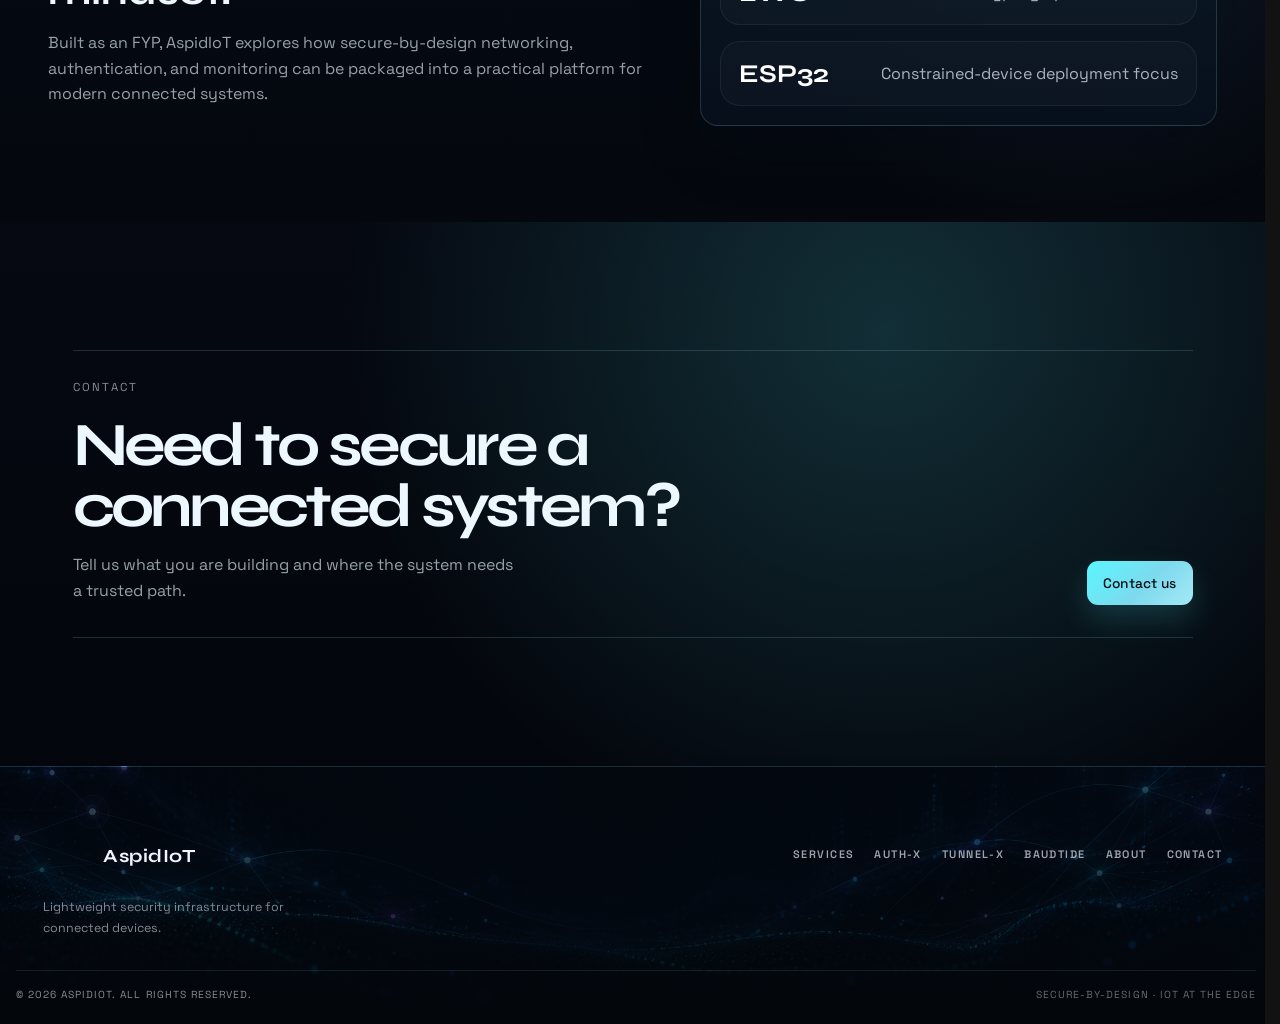
==== commit 6963e4d0: "Refresh site footer branding and background" ====
--- a/index.html
+++ b/index.html
@@ -34,7 +34,7 @@
     <link rel="stylesheet" href="https://fonts.googleapis.com/css2?family=Space+Grotesk:wght@400;500;600&family=Syne:wght@600;700&display=swap" />
     <link rel="stylesheet" href="styles.css?v=performance-2" />
     <link rel="stylesheet" href="theme.css?v=6" />
-    <link rel="stylesheet" href="design-taste.css?v=15" />
+    <link rel="stylesheet" href="design-taste.css?v=17" />
   </head>
   <body>
     <header class="site-header" data-header>
--- a/design-taste.css
+++ b/design-taste.css
@@ -292,23 +292,46 @@
 
 .site-footer {
   border-top-color: var(--taste-line);
-  background: linear-gradient(180deg, rgba(4, 9, 15, 0.52), rgba(3, 7, 12, 0.96));
-}
-
-.site-footer-brand { gap: 0.45rem; }
+  background-color: #03070d;
+  background-image:
+    linear-gradient(180deg, rgba(3, 8, 15, 0.58), rgba(3, 8, 15, 0.68) 48%, rgba(3, 7, 12, 0.94)),
+    url("assets/footer/aspid-footer-network-bg.png");
+  background-position: center bottom;
+  background-repeat: no-repeat;
+  background-size: cover;
+}
+
+.site-footer-brand {
+  gap: 0.65rem;
+  font-size: clamp(1.15rem, 1.45vw, 1.32rem);
+}
 
 .site-footer-brand-mark {
-  flex: 0 0 1.65rem;
-  width: 1.65rem;
-  height: 2rem;
+  flex: 0 0 3.15rem;
+  width: 3.15rem;
+  height: 3.15rem;
   border: 0;
   border-radius: 0;
   background-color: transparent;
   background-image: url("logo.png");
   background-position: left center;
   background-repeat: no-repeat;
-  background-size: auto 2rem;
+  background-size: auto 3.75rem;
   box-shadow: none;
+}
+
+.site-footer-branding p {
+  margin-top: 0.7rem;
+}
+
+.site-footer-nav {
+  padding-top: 1.05rem;
+}
+
+@media (max-width: 640px) {
+  .site-footer-nav {
+    padding-top: 0.15rem;
+  }
 }
 
 .site-footer-shell {
@@ -499,7 +522,13 @@
 }
 
 html[data-theme="light"] .site-footer {
-  background: linear-gradient(180deg, rgba(223, 238, 247, 0.58), rgba(237, 245, 251, 0.98));
+  background-color: #edf5fb;
+  background-image:
+    linear-gradient(180deg, rgba(237, 246, 251, 0.86), rgba(237, 245, 251, 0.96)),
+    url("assets/footer/aspid-footer-network-bg.png");
+  background-position: center bottom;
+  background-repeat: no-repeat;
+  background-size: cover;
 }
 
 /* Small screens keep the same editorial hierarchy without forcing desktop proportions into a narrow viewport. */
@@ -513,6 +542,13 @@
     flex-basis: 2.85rem;
     width: 2.85rem;
     height: 2.85rem;
+  }
+
+  .site-footer-brand-mark {
+    flex-basis: 2.55rem;
+    width: 2.55rem;
+    height: 2.7rem;
+    background-size: auto 3.1rem;
   }
 
   .theme-toggle {
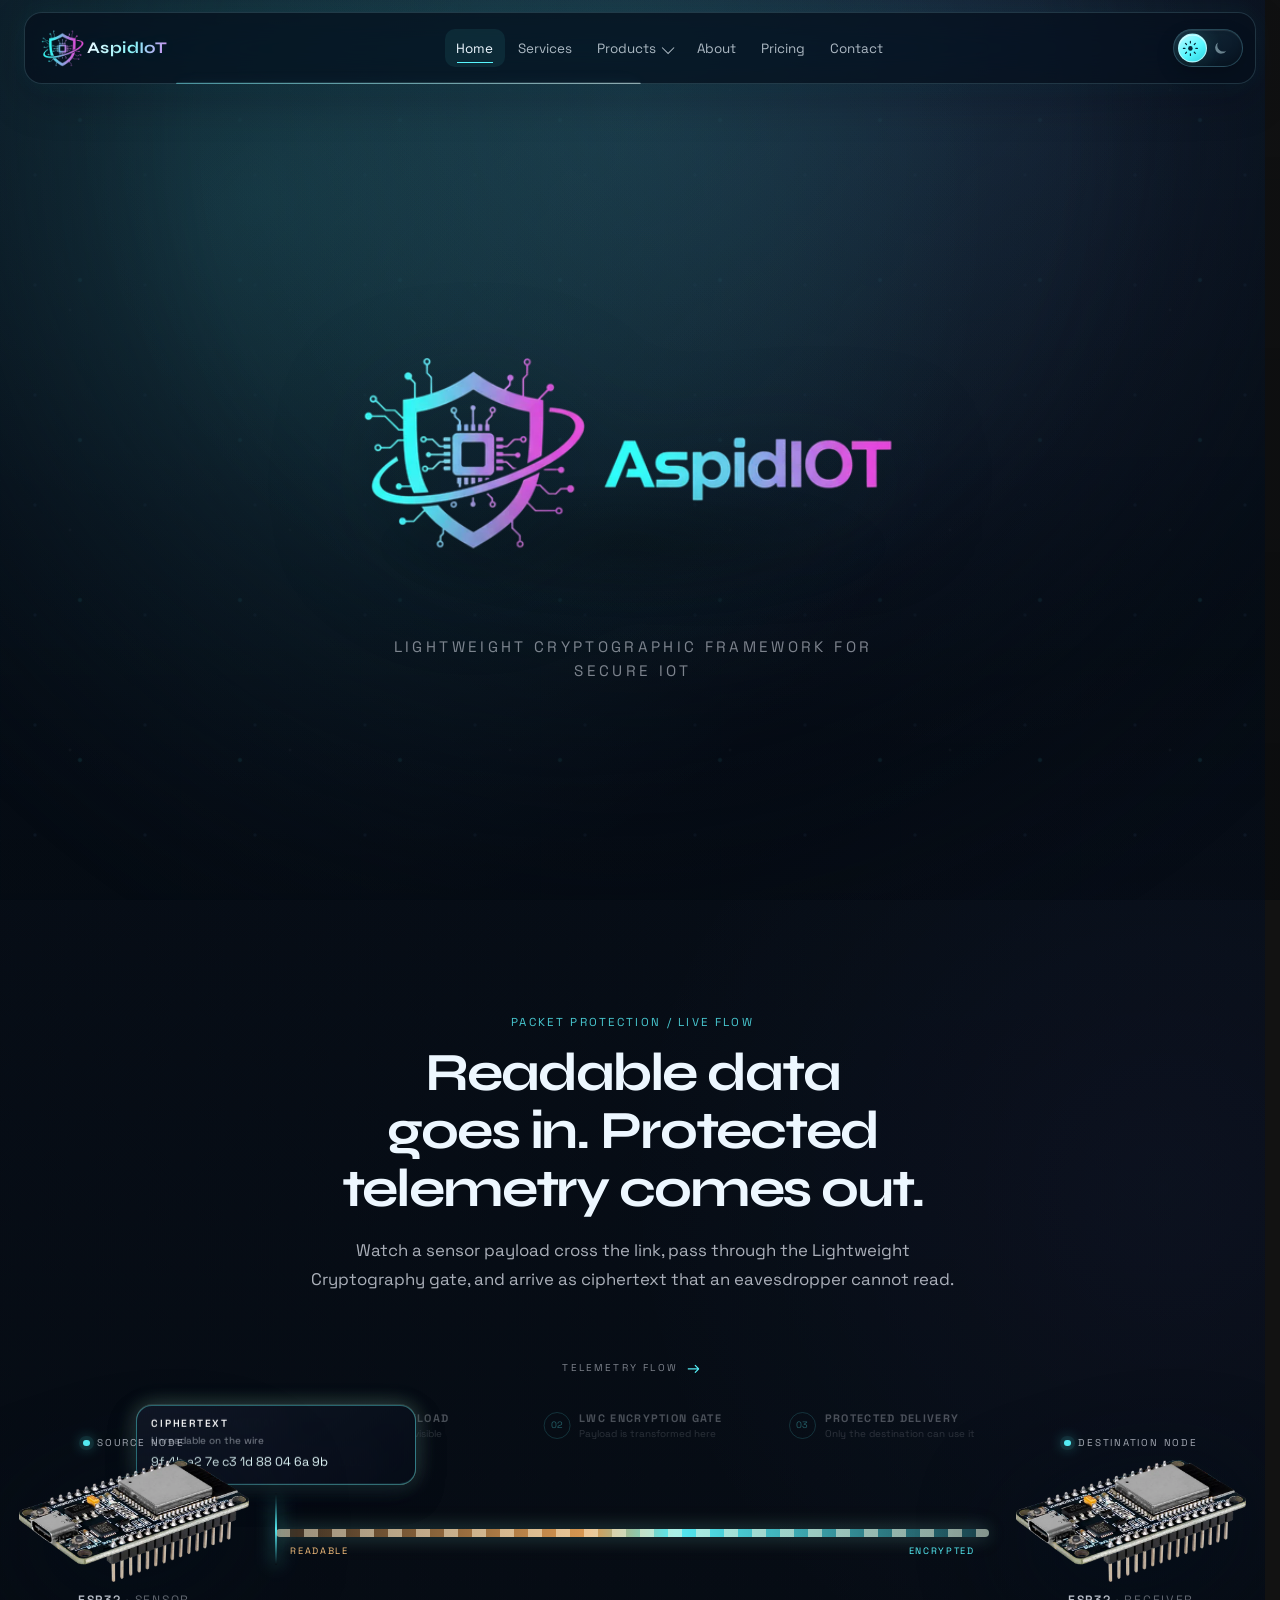
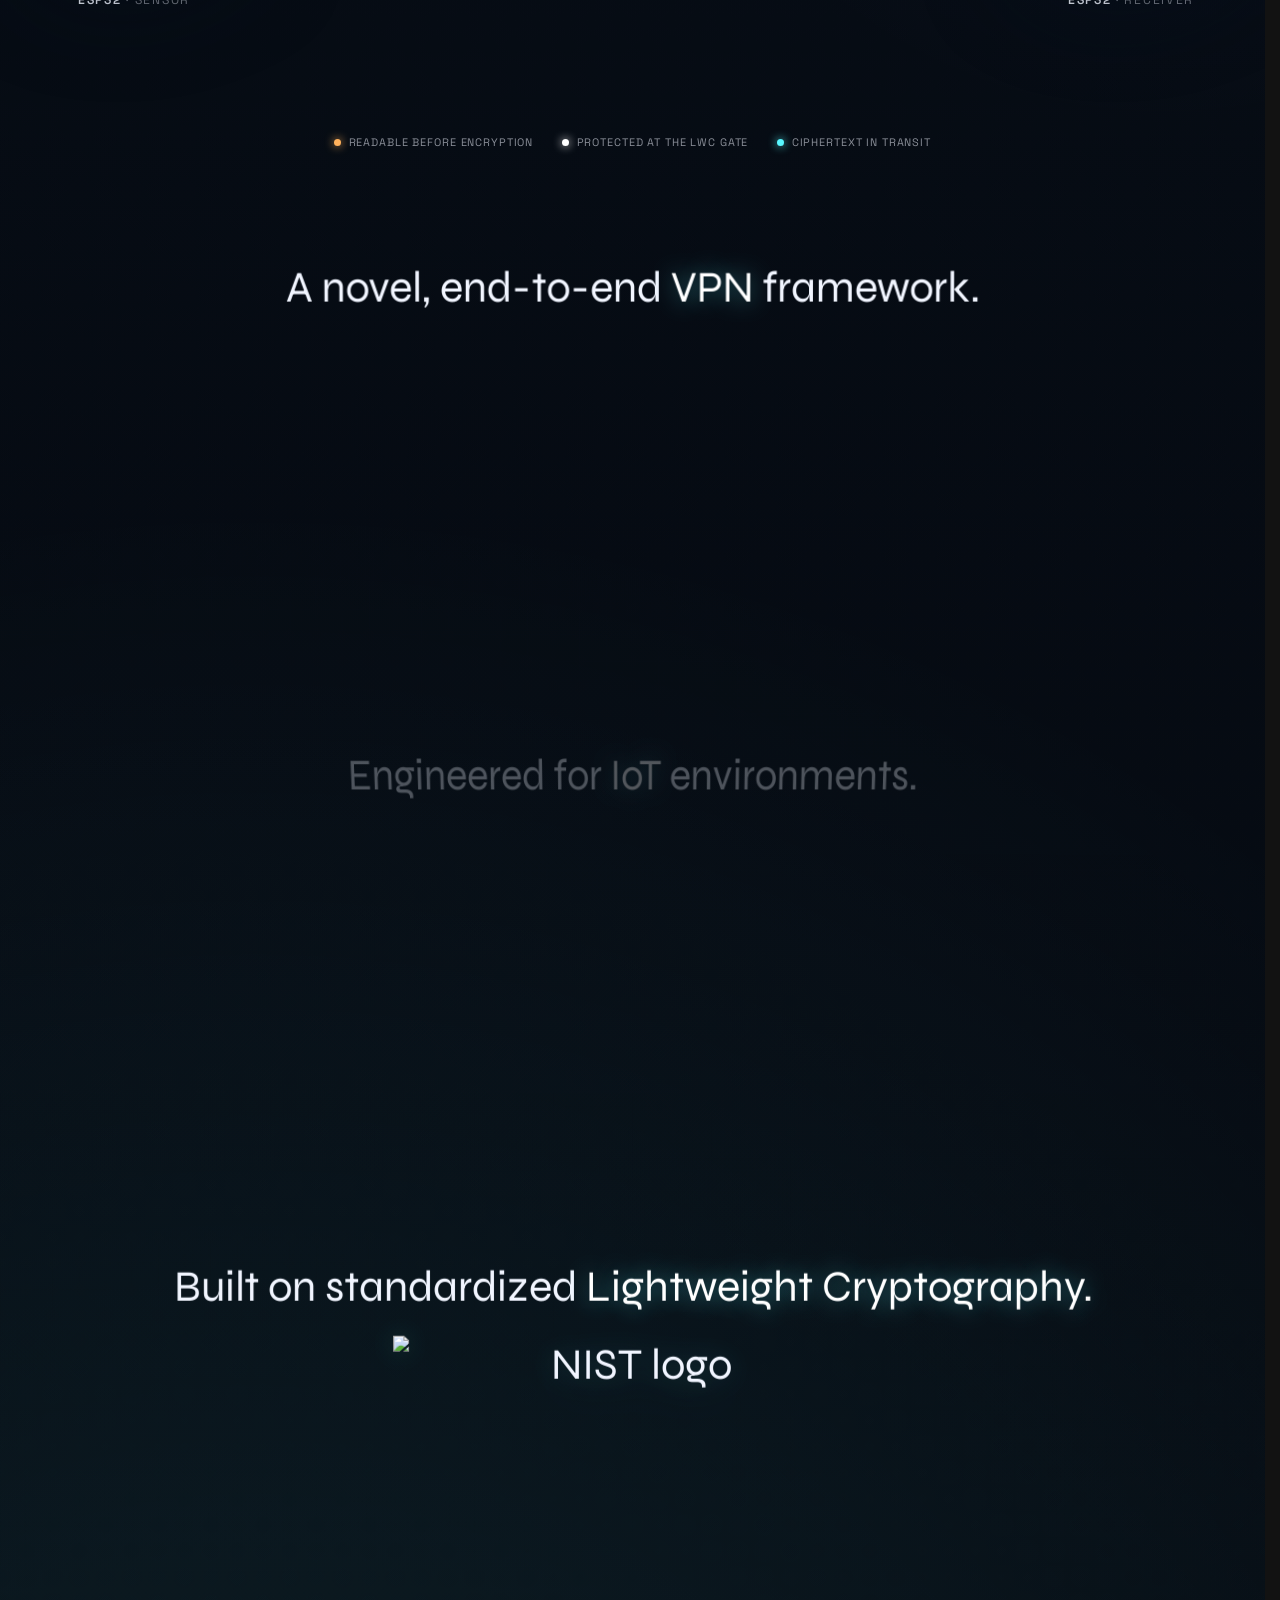
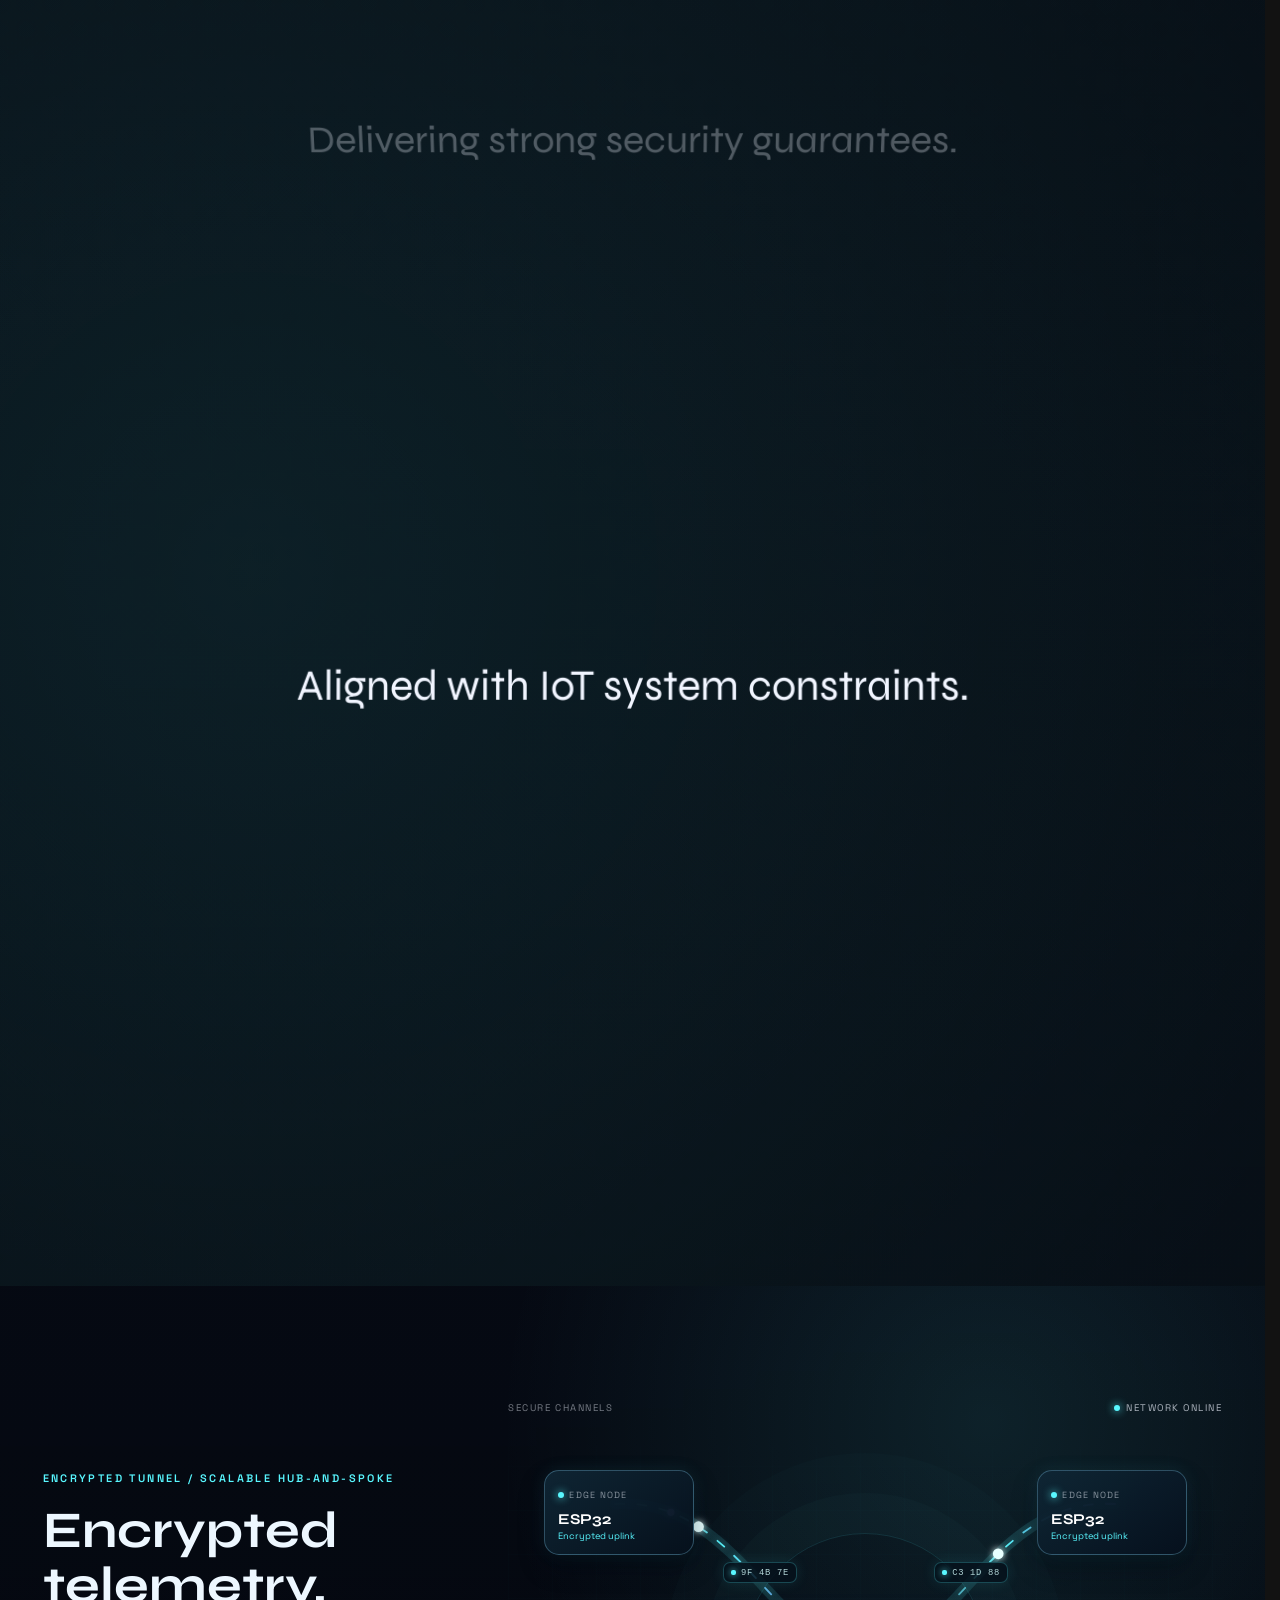
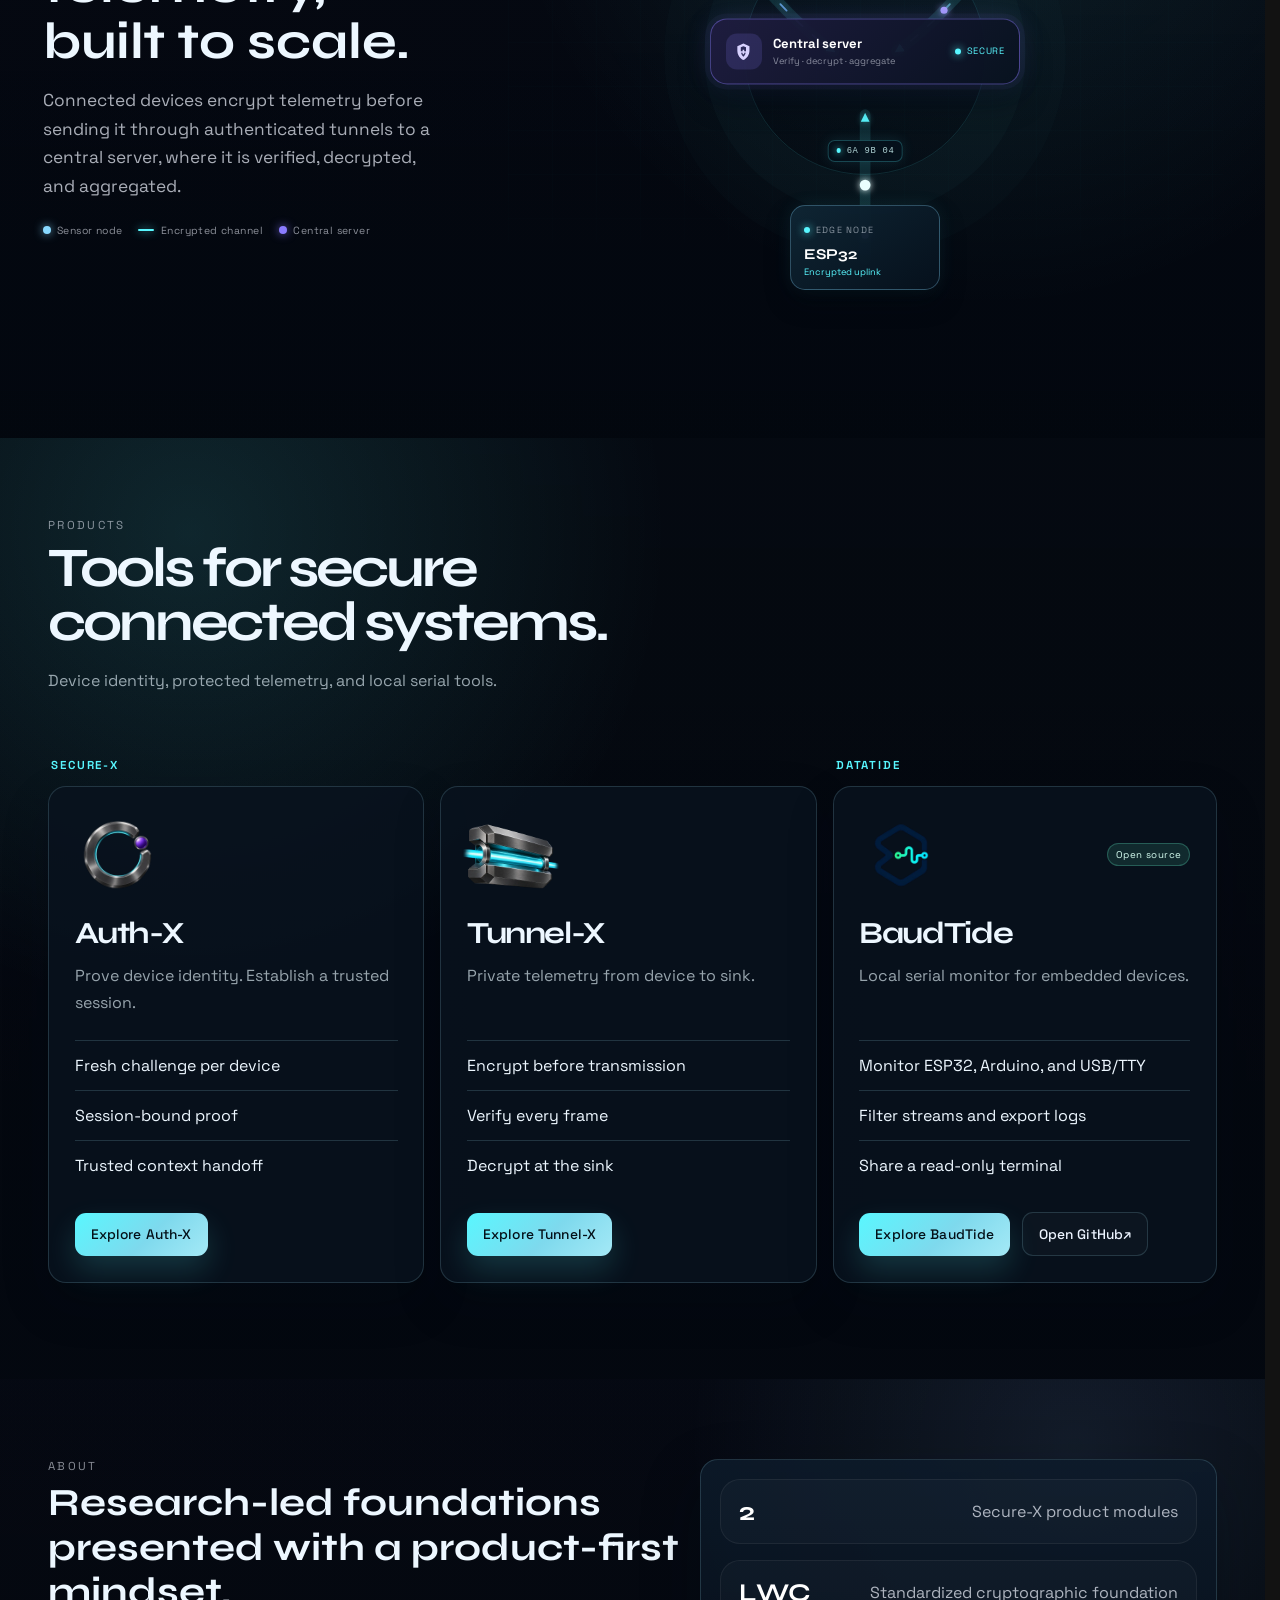
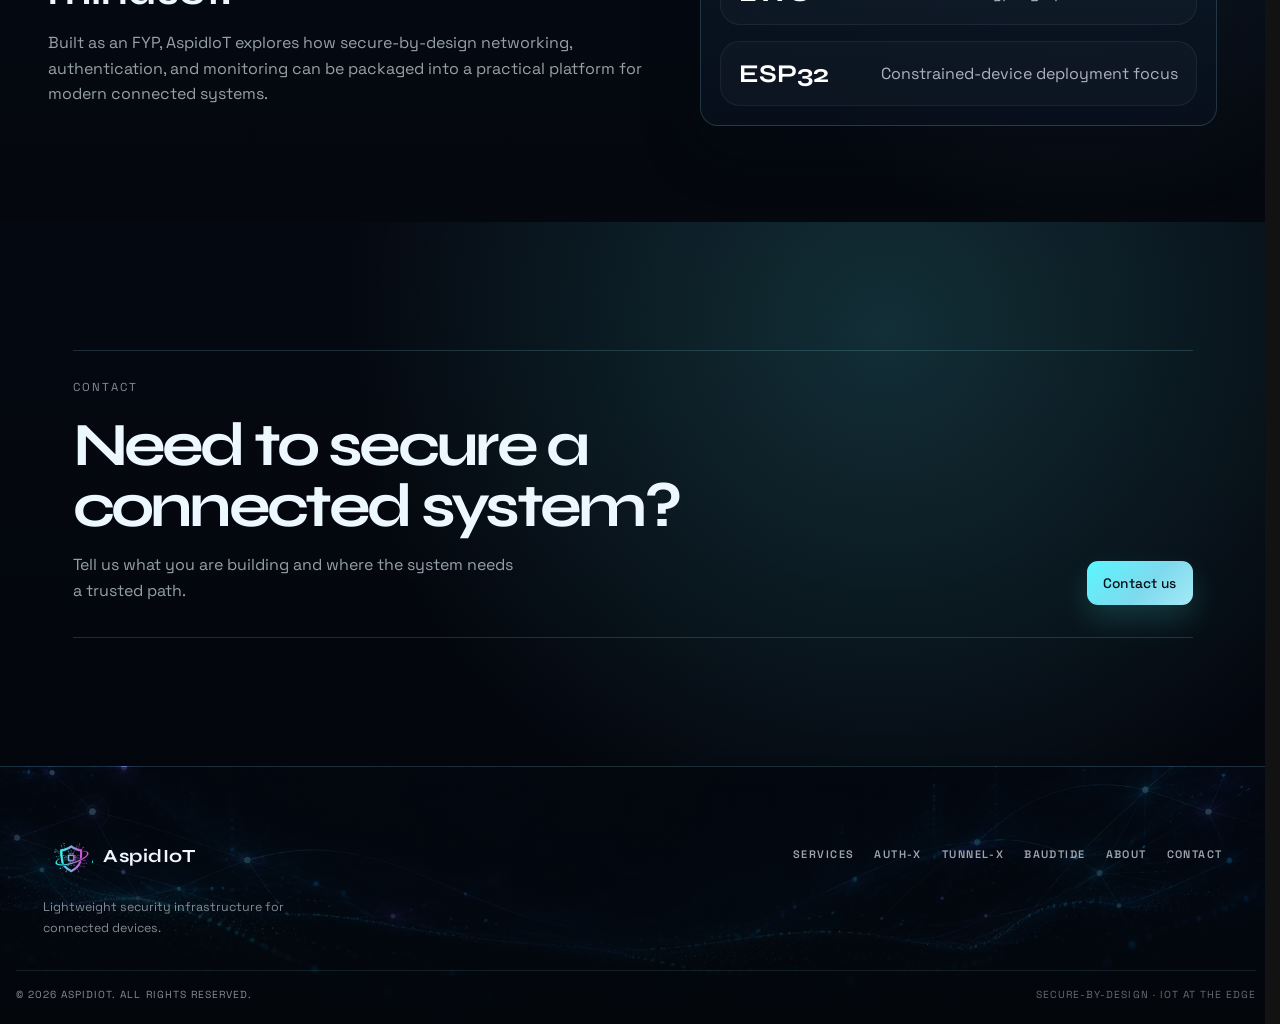
==== commit 3fdd24d2: "Revamp Auth-X animation and optimize website assets" ====
--- a/index.html
+++ b/index.html
@@ -32,9 +32,9 @@
     <link rel="preconnect" href="https://fonts.googleapis.com" />
     <link rel="preconnect" href="https://fonts.gstatic.com" crossorigin />
     <link rel="stylesheet" href="https://fonts.googleapis.com/css2?family=Space+Grotesk:wght@400;500;600&family=Syne:wght@600;700&display=swap" />
-    <link rel="stylesheet" href="styles.css?v=performance-2" />
-    <link rel="stylesheet" href="theme.css?v=6" />
-    <link rel="stylesheet" href="design-taste.css?v=17" />
+    <link rel="stylesheet" href="styles.css?v=performance-3" />
+    <link rel="stylesheet" href="theme.css?v=16" />
+    <link rel="stylesheet" href="design-taste.css?v=18" />
   </head>
   <body>
     <header class="site-header" data-header>
@@ -54,7 +54,7 @@
 
         <a class="brand-mark" href="#home" aria-label="AspidIoT home">
           <span class="brand-logo" aria-hidden="true">
-            <img src="logo.png" alt="" />
+            <img src="logo.webp" alt="" width="640" height="360" decoding="async" />
           </span>
           <span class="brand-copy">
             <span class="brand-name">AspidIoT</span>
@@ -91,7 +91,7 @@
                   <div class="product-menu-family-panel" id="secure-x-products" aria-hidden="true">
                     <a class="product-menu-item" href="auth-x.html" data-product-link>
                       <span class="product-menu-item-logo product-menu-item-logo-auth-x" aria-hidden="true">
-                        <img src="assets/auth-x-logos/auth-x-mark-v3.png" alt="" width="64" height="64" decoding="async" />
+                        <img src="assets/auth-x-logos/auth-x-mark-v3.webp" alt="" width="64" height="64" loading="lazy" decoding="async" />
                       </span>
                       <span class="product-menu-item-copy">
                         <span class="product-menu-item-name">Auth-X</span>
@@ -100,7 +100,7 @@
                     </a>
                     <a class="product-menu-item" href="tunnel-x.html" data-product-link>
                       <span class="product-menu-item-logo product-menu-item-logo-tunnel-x" aria-hidden="true">
-                        <img src="assets/tunnel-x/tunnel-x-mark-v4.png" alt="" width="64" height="64" decoding="async" />
+                        <img src="assets/tunnel-x/tunnel-x-mark-v4.webp" alt="" width="64" height="64" loading="lazy" decoding="async" />
                       </span>
                       <span class="product-menu-item-copy">
                         <span class="product-menu-item-name">Tunnel-X</span>
@@ -120,7 +120,7 @@
                   <div class="product-menu-family-panel" id="datatide-products" aria-hidden="true">
                     <a class="product-menu-item" href="baudtide.html" data-product-link>
                       <span class="product-menu-item-logo product-menu-item-logo-baudtide" aria-hidden="true">
-                        <img src="assets/baudtide/baudtide-mark.png" alt="" decoding="async" />
+                        <img src="assets/baudtide/baudtide-mark.webp" alt="" width="64" height="64" loading="lazy" decoding="async" />
                       </span>
                       <span class="product-menu-item-copy">
                         <span class="product-menu-item-name">BaudTide <span class="product-badge product-badge-open">Open source</span></span>
@@ -208,7 +208,7 @@
                   <div class="product-menu-family-panel" id="mobile-secure-x-products" aria-hidden="true">
                     <a class="product-menu-item" href="auth-x.html" data-product-link data-mobile-link>
                       <span class="product-menu-item-logo product-menu-item-logo-auth-x" aria-hidden="true">
-                        <img src="assets/auth-x-logos/auth-x-mark-v3.png" alt="" width="64" height="64" decoding="async" />
+                        <img src="assets/auth-x-logos/auth-x-mark-v3.webp" alt="" width="64" height="64" loading="lazy" decoding="async" />
                       </span>
                       <span class="product-menu-item-copy">
                         <span class="product-menu-item-name">Auth-X</span>
@@ -217,7 +217,7 @@
                     </a>
                     <a class="product-menu-item" href="tunnel-x.html" data-product-link data-mobile-link>
                       <span class="product-menu-item-logo product-menu-item-logo-tunnel-x" aria-hidden="true">
-                        <img src="assets/tunnel-x/tunnel-x-mark-v4.png" alt="" width="64" height="64" decoding="async" />
+                        <img src="assets/tunnel-x/tunnel-x-mark-v4.webp" alt="" width="64" height="64" loading="lazy" decoding="async" />
                       </span>
                       <span class="product-menu-item-copy">
                         <span class="product-menu-item-name">Tunnel-X</span>
@@ -237,7 +237,7 @@
                   <div class="product-menu-family-panel" id="mobile-datatide-products" aria-hidden="true">
                     <a class="product-menu-item" href="baudtide.html" data-product-link data-mobile-link>
                       <span class="product-menu-item-logo product-menu-item-logo-baudtide" aria-hidden="true">
-                        <img src="assets/baudtide/baudtide-mark.png" alt="" width="64" height="64" decoding="async" />
+                        <img src="assets/baudtide/baudtide-mark.webp" alt="" width="64" height="64" loading="lazy" decoding="async" />
                       </span>
                       <span class="product-menu-item-copy">
                         <span class="product-menu-item-name">BaudTide <span class="product-badge product-badge-open">Open source</span></span>
@@ -267,7 +267,7 @@
         <div class="hero-content">
           <div class="hero-brand">
             <div class="hero-core" aria-hidden="true"></div>
-            <img class="logo" src="logo.png" alt="AspidIoT logo" />
+            <img class="logo" src="logo.webp" alt="AspidIoT logo" width="640" height="360" decoding="async" />
             <p class="hero-tagline">Lightweight Cryptographic Framework for Secure IoT</p>
           </div>
           <div class="hero-features">
@@ -291,7 +291,7 @@
         <div class="device-bridge">
           <div class="device-node device-node-source">
             <span class="device-status"><span class="status-dot"></span>Source node</span>
-            <img class="device" src="esp32.png" alt="" loading="lazy" decoding="async" />
+            <img class="device" src="esp32.webp" alt="" loading="lazy" decoding="async" />
             <span class="device-label">ESP32 <span>· sensor</span></span>
           </div>
 
@@ -333,19 +333,19 @@
             </div>
 
             <div class="lock-indicator">
-              <img src="lock-removebg-preview.png" alt="" loading="lazy" decoding="async" />
+              <img src="lock-removebg-preview.webp" alt="" loading="lazy" decoding="async" />
               <span class="lock-label"><strong>LWC gate</strong><small>Encrypted here</small></span>
             </div>
 
             <div class="hacker-figure">
-              <img src="hacker-removebg-preview.png" alt="" loading="lazy" decoding="async" />
+              <img src="hacker-removebg-preview.webp" alt="" loading="lazy" decoding="async" />
               <span class="hacker-tag"><strong>Eavesdropper blocked</strong><small>Cannot read the payload</small></span>
             </div>
           </div>
 
           <div class="device-node device-node-destination">
             <span class="device-status"><span class="status-dot"></span>Destination node</span>
-            <img class="device" src="esp32.png" alt="" loading="lazy" decoding="async" />
+            <img class="device" src="esp32.webp" alt="" loading="lazy" decoding="async" />
             <span class="device-label">ESP32 <span>· receiver</span></span>
           </div>
         </div>
@@ -492,7 +492,7 @@
                 <article class="showcase-card showcase-card-featured reveal" data-delay="0">
                   <div class="showcase-card-top">
                     <span class="showcase-logo showcase-logo-mark" aria-hidden="true">
-                      <img src="assets/auth-x-logos/auth-x-mark-v3.png" alt="" width="64" height="64" loading="lazy" decoding="async" />
+                      <img src="assets/auth-x-logos/auth-x-mark-v3.webp" alt="" width="64" height="64" loading="lazy" decoding="async" />
                     </span>
                   </div>
                   <h3>Auth-X</h3>
@@ -510,7 +510,7 @@
                 <article class="showcase-card showcase-card-tunnel reveal" data-delay="110">
                   <div class="showcase-card-top">
                     <span class="showcase-logo showcase-logo-mark" aria-hidden="true">
-                      <img src="assets/tunnel-x/tunnel-x-mark-v4.png" alt="" width="64" height="64" loading="lazy" decoding="async" />
+                      <img src="assets/tunnel-x/tunnel-x-mark-v4.webp" alt="" width="64" height="64" loading="lazy" decoding="async" />
                     </span>
                   </div>
                   <h3>Tunnel-X</h3>
@@ -532,7 +532,7 @@
               <article class="showcase-card showcase-card-baudtide reveal" data-delay="180">
                 <div class="showcase-card-top">
                   <span class="showcase-icon showcase-icon-baudtide" aria-hidden="true">
-                    <img src="assets/baudtide/baudtide-mark.png" alt="" loading="lazy" decoding="async" />
+                    <img src="assets/baudtide/baudtide-mark.webp" alt="" loading="lazy" decoding="async" />
                   </span>
                   <span class="product-badge product-badge-open">Open source</span>
                 </div>
@@ -619,6 +619,6 @@
     </footer>
 
     <script src="theme.js?v=2"></script>
-    <script src="script.js?v=performance-5"></script>
+    <script src="script.js?v=performance-6"></script>
   </body>
 </html>
--- a/styles.css
+++ b/styles.css
@@ -81,7 +81,6 @@
   background-size: 180px 180px, 180px 180px, 160px 160px, 110px 110px, 220px 220px;
   background-position: 0 0, 0 0, 0 -600px, 90px -1200px, -40px -900px;
   opacity: 0.6;
-  animation: starRain 16s linear infinite;
 }
 
 main::before {
@@ -102,7 +101,6 @@
   background-size: 140% 140%;
   background-position: 0 0;
   opacity: 0.18;
-  animation: streamSlide 36s linear infinite;
 }
 
 main::after {
@@ -110,25 +108,19 @@
   background-size: 240px 240px;
   opacity: 0.08;
   filter: blur(0.4px);
-  animation: glyphFade 24s ease-in-out infinite;
-}
-
-body.is-scrolling::after,
-body.is-scrolling main::before,
-body.is-scrolling main::after,
-html.page-hidden body::after,
-html.page-hidden main::before,
-html.page-hidden main::after,
-body.is-scrolling .network-route-line {
-  animation-play-state: paused;
-}
-
-@media (max-width: 768px) {
-  body::after,
-  main::before,
-  main::after {
-    animation: none;
-  }
+}
+
+/* Suspend decorative motion while scrolling, offscreen, or in a hidden tab. */
+body.is-scrolling .nav-shell-trace-path,
+body.is-scrolling .network-route-line,
+html.page-hidden .nav-shell-trace-path,
+:is(html.page-hidden .motion-scene, .motion-offscreen),
+:is(html.page-hidden .motion-scene, .motion-offscreen) *,
+:is(html.page-hidden .motion-scene, .motion-offscreen)::before,
+:is(html.page-hidden .motion-scene, .motion-offscreen)::after,
+:is(html.page-hidden .motion-scene, .motion-offscreen) *::before,
+:is(html.page-hidden .motion-scene, .motion-offscreen) *::after {
+  animation-play-state: paused !important;
 }
 
 .site-header {
@@ -813,6 +805,7 @@
 
 .logo {
   width: min(88vw, 760px, 76vh);
+  height: auto;
   max-width: 760px;
   filter: drop-shadow(0 20px 50px rgba(2, 12, 24, 0.6));
   margin: 0 auto;
@@ -1245,7 +1238,6 @@
     rotateX(var(--line-rotate, 0deg))
     scale(var(--line-scale, 1));
   transition: opacity 0.45s ease-out, transform 0.45s ease-out;
-  will-change: transform, opacity;
   backface-visibility: hidden;
 }
 
@@ -1787,7 +1779,6 @@
   transition:
     opacity 0.78s cubic-bezier(0.22, 1, 0.36, 1),
     transform 0.78s cubic-bezier(0.22, 1, 0.36, 1);
-  will-change: opacity, transform;
 }
 
 .auth-x-section .reveal.is-visible {
@@ -4840,43 +4831,14 @@
   }
 }
 
-@keyframes starRain {
-  0% {
-    background-position: 0 0, 0 0, 0 -600px, 90px -1200px, -40px -900px;
-  }
-  100% {
-    background-position: 180px 120px, -120px 180px, 0 1600px, 90px 1400px, -40px 1200px;
-  }
-}
-
-@keyframes streamSlide {
-  0% {
-    background-position: 0 0, 0 0, 20% 40%, 70% 60%, 50% 20%;
-  }
-  100% {
-    background-position: -220px 160px, 160px -200px, 30% 44%, 74% 66%, 54% 24%;
-  }
-}
-
-@keyframes glyphFade {
-  0%,
-  100% {
-    opacity: 0.05;
-  }
-  50% {
-    opacity: 0.12;
-  }
-}
-
 @media (prefers-reduced-motion: reduce) {
   html {
     scroll-behavior: auto;
   }
 
-  body::after,
-  main::before,
-  main::after {
-    animation: none;
+  .story-line {
+    opacity: 1;
+    transform: none;
   }
 
   *,
--- a/theme.css
+++ b/theme.css
@@ -660,8 +660,7 @@
 }
 
 html[data-theme="light"] .auth-x-flow-chip,
-html[data-theme="light"] .auth-x-chart-scale,
-html[data-theme="light"] .auth-x-primitives-status {
+html[data-theme="light"] .auth-x-chart-scale {
   border-color: rgba(5, 143, 166, 0.2);
   color: rgba(10, 76, 97, 0.72);
 }
@@ -912,27 +911,6 @@
 
 html[data-theme="light"] .founder-focus-list strong {
   color: rgba(16, 42, 63, 0.82);
-}
-
-/* Auth-X composition diagram uses the same signal colors on a light surface. */
-html[data-theme="light"] .auth-x-primitives-stage {
-  --auth-ink: #153247;
-  --auth-muted: #476778;
-  --auth-rule: rgba(24, 78, 104, 0.2);
-  --auth-wire: rgba(8, 113, 145, 0.3);
-  --auth-accent: #087f9b;
-  --auth-violet: #6957c6;
-  --auth-amber: #a96012;
-  --auth-check-ink: #f1fbff;
-  background: #f8fbfc;
-}
-
-html[data-theme="light"] .auth-x-primitives-section::before {
-  background: rgba(16, 42, 63, 0.14);
-}
-
-html[data-theme="light"] .auth-x-core-disc {
-  background: #183947;
 }
 
 /* Footer contrast follows the same light surface hierarchy. */
--- a/design-taste.css
+++ b/design-taste.css
@@ -291,11 +291,12 @@
 }
 
 .site-footer {
+  --footer-art: url("assets/footer/aspid-footer-network-bg.webp");
   border-top-color: var(--taste-line);
   background-color: #03070d;
   background-image:
     linear-gradient(180deg, rgba(3, 8, 15, 0.58), rgba(3, 8, 15, 0.68) 48%, rgba(3, 7, 12, 0.94)),
-    url("assets/footer/aspid-footer-network-bg.png");
+    var(--footer-art);
   background-position: center bottom;
   background-repeat: no-repeat;
   background-size: cover;
@@ -313,7 +314,7 @@
   border: 0;
   border-radius: 0;
   background-color: transparent;
-  background-image: url("logo.png");
+  background-image: url("logo.webp");
   background-position: left center;
   background-repeat: no-repeat;
   background-size: auto 3.75rem;
@@ -525,7 +526,7 @@
   background-color: #edf5fb;
   background-image:
     linear-gradient(180deg, rgba(237, 246, 251, 0.86), rgba(237, 245, 251, 0.96)),
-    url("assets/footer/aspid-footer-network-bg.png");
+    var(--footer-art);
   background-position: center bottom;
   background-repeat: no-repeat;
   background-size: cover;
@@ -533,6 +534,10 @@
 
 /* Small screens keep the same editorial hierarchy without forcing desktop proportions into a narrow viewport. */
 @media (max-width: 768px) {
+  .site-footer {
+    --footer-art: url("assets/footer/aspid-footer-network-bg-960.webp");
+  }
+
   .nav-shell {
     padding: 0.62rem 0.68rem 0.62rem 0.8rem;
     border-radius: 16px;
@@ -1296,15 +1301,6 @@
     linear-gradient(90deg, rgba(3, 9, 17, 0.1), transparent 58%);
 }
 
-.services-domains-page .services-domains-hero-visual.reveal {
-  transform: translateY(1rem);
-  transition: opacity 800ms cubic-bezier(0.16, 1, 0.3, 1), transform 800ms cubic-bezier(0.16, 1, 0.3, 1);
-}
-
-.services-domains-page .services-domains-hero-visual.reveal.is-visible {
-  transform: translateY(0);
-}
-
 .services-domains-page .services-domains-hero h1 {
   max-width: 100%;
   font-size: clamp(3.2rem, 4.25vw, 4.4rem);
@@ -2037,100 +2033,35 @@
   }
 }
 
-/* Shared scroll reveals: lift into focus with a small signal-like focus settle. */
+/* Scroll reveals use translation and opacity so large panels stay crisp. */
 @media (prefers-reduced-motion: no-preference) {
-  .reveal {
-    --reveal-shift-x: 0px;
-    opacity: 0;
-    transform: none;
-    translate: var(--reveal-shift-x) 2rem;
-    rotate: x 1.4deg;
-    scale: 0.985;
-    filter: blur(5px);
-    transition:
-      opacity 720ms cubic-bezier(0.16, 1, 0.3, 1),
-      translate 860ms cubic-bezier(0.16, 1, 0.3, 1),
-      rotate 860ms cubic-bezier(0.16, 1, 0.3, 1),
-      scale 860ms cubic-bezier(0.16, 1, 0.3, 1),
-      filter 720ms cubic-bezier(0.16, 1, 0.3, 1);
-    transition-delay: var(--reveal-delay, 0ms);
-  }
-
-  .reveal.is-visible {
-    opacity: 1;
-    translate: 0 0;
-    rotate: none;
-    scale: 1;
-    filter: blur(0);
-    transform: none;
-  }
-
+  .reveal,
   .auth-x-section .reveal {
     opacity: 0;
     transform: none;
-    translate: var(--reveal-shift-x, 0px) 2rem;
-    rotate: x 1.4deg;
-    scale: 0.985;
-    filter: blur(5px);
+    translate: var(--reveal-shift-x, 0px) 0.85rem;
     transition:
-      opacity 720ms cubic-bezier(0.16, 1, 0.3, 1),
-      translate 860ms cubic-bezier(0.16, 1, 0.3, 1),
-      rotate 860ms cubic-bezier(0.16, 1, 0.3, 1),
-      scale 860ms cubic-bezier(0.16, 1, 0.3, 1),
-      filter 720ms cubic-bezier(0.16, 1, 0.3, 1);
+      opacity 440ms ease,
+      translate 520ms cubic-bezier(0.16, 1, 0.3, 1);
     transition-delay: var(--reveal-delay, 0ms);
   }
 
+  .reveal.is-visible,
   .auth-x-section .reveal.is-visible {
     opacity: 1;
     translate: 0 0;
-    rotate: none;
-    scale: 1;
-    filter: blur(0);
-    transform: none;
-  }
-
-  .services-domains-page .services-domains-hero-visual.reveal {
-    transform: none;
-    translate: var(--reveal-shift-x, 0px) 1rem;
-    rotate: x 1.2deg;
-    scale: 0.99;
-    filter: blur(5px);
-    transition:
-      opacity 800ms cubic-bezier(0.16, 1, 0.3, 1),
-      translate 800ms cubic-bezier(0.16, 1, 0.3, 1),
-      rotate 800ms cubic-bezier(0.16, 1, 0.3, 1),
-      scale 800ms cubic-bezier(0.16, 1, 0.3, 1),
-      filter 800ms cubic-bezier(0.16, 1, 0.3, 1);
-  }
-
-  .services-domains-page .services-domains-hero-visual.reveal.is-visible {
-    translate: 0 0;
-    rotate: none;
-    scale: 1;
-    filter: blur(0);
     transform: none;
   }
 
   .services-domain-card.reveal,
   .services-common-card.reveal {
     translate: none;
-    rotate: none;
-    scale: 1;
-    filter: blur(4px);
     transition:
-      opacity 720ms cubic-bezier(0.16, 1, 0.3, 1),
-      transform 720ms cubic-bezier(0.16, 1, 0.3, 1),
-      filter 720ms cubic-bezier(0.16, 1, 0.3, 1),
+      opacity 440ms ease,
       border-color 220ms ease,
       background 220ms ease,
       box-shadow 220ms ease;
     transition-delay: var(--reveal-delay, 0ms);
-  }
-
-  .services-domain-card.reveal.is-visible,
-  .services-common-card.reveal.is-visible {
-    filter: blur(0);
   }
 
   .about-story-row.reveal:nth-of-type(odd),
@@ -2169,8 +2100,6 @@
   .reveal.is-visible,
   .auth-x-section .reveal,
   .auth-x-section .reveal.is-visible,
-  .services-domains-page .services-domains-hero-visual.reveal,
-  .services-domains-page .services-domains-hero-visual.reveal.is-visible,
   .services-domain-card.reveal,
   .services-domain-card.reveal.is-visible,
   .services-common-card.reveal,
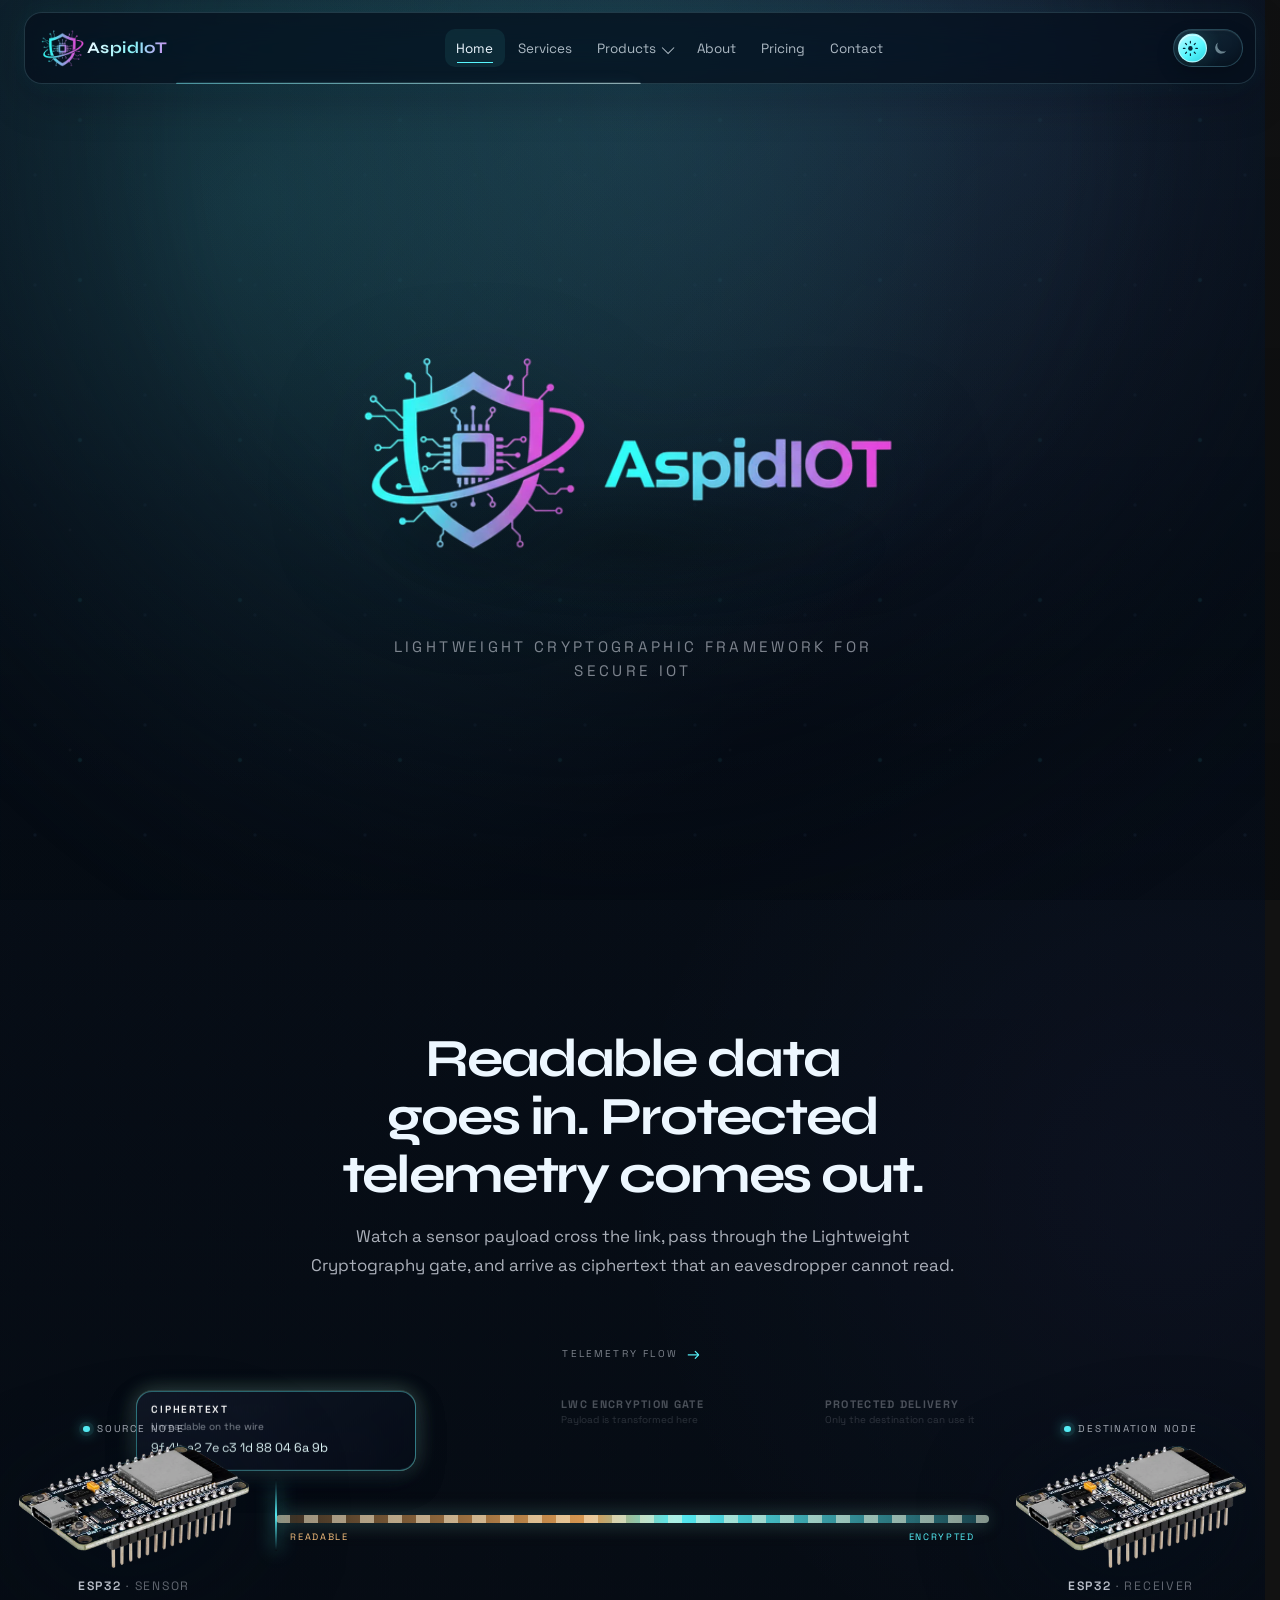
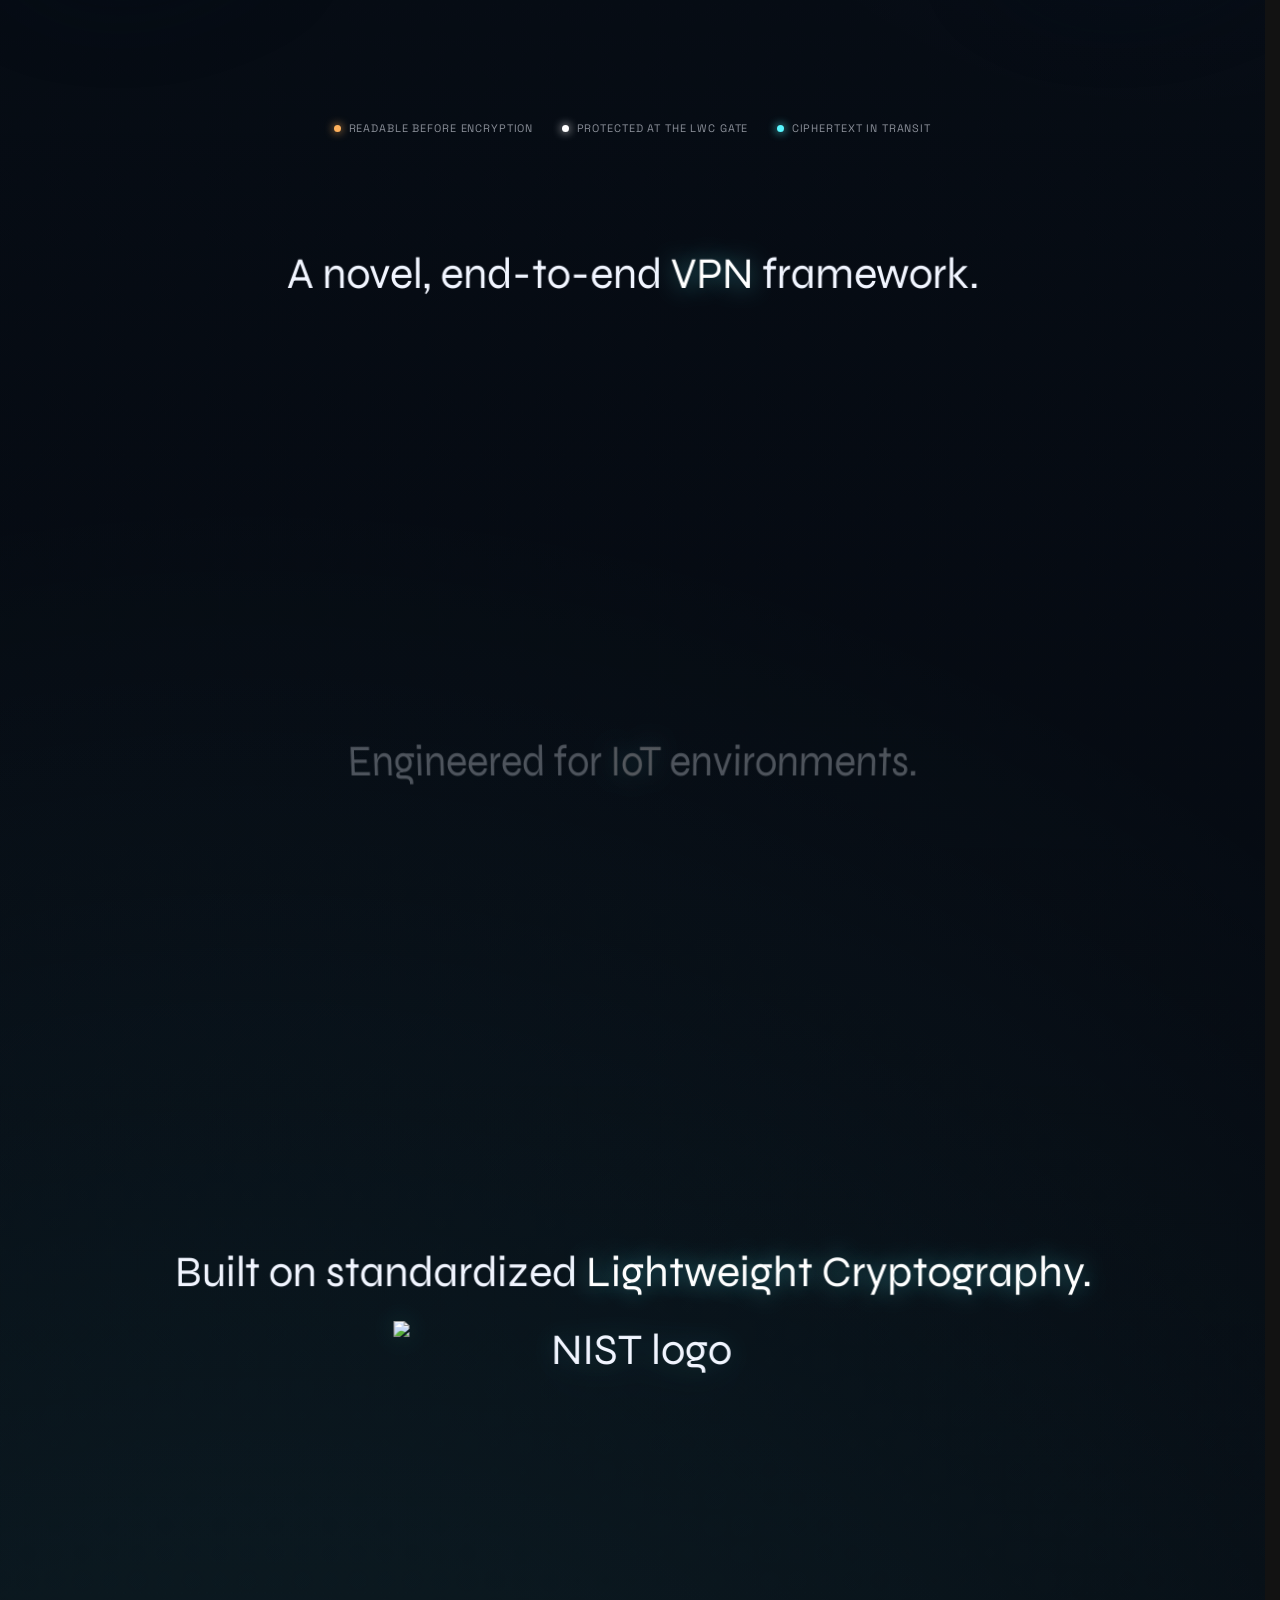
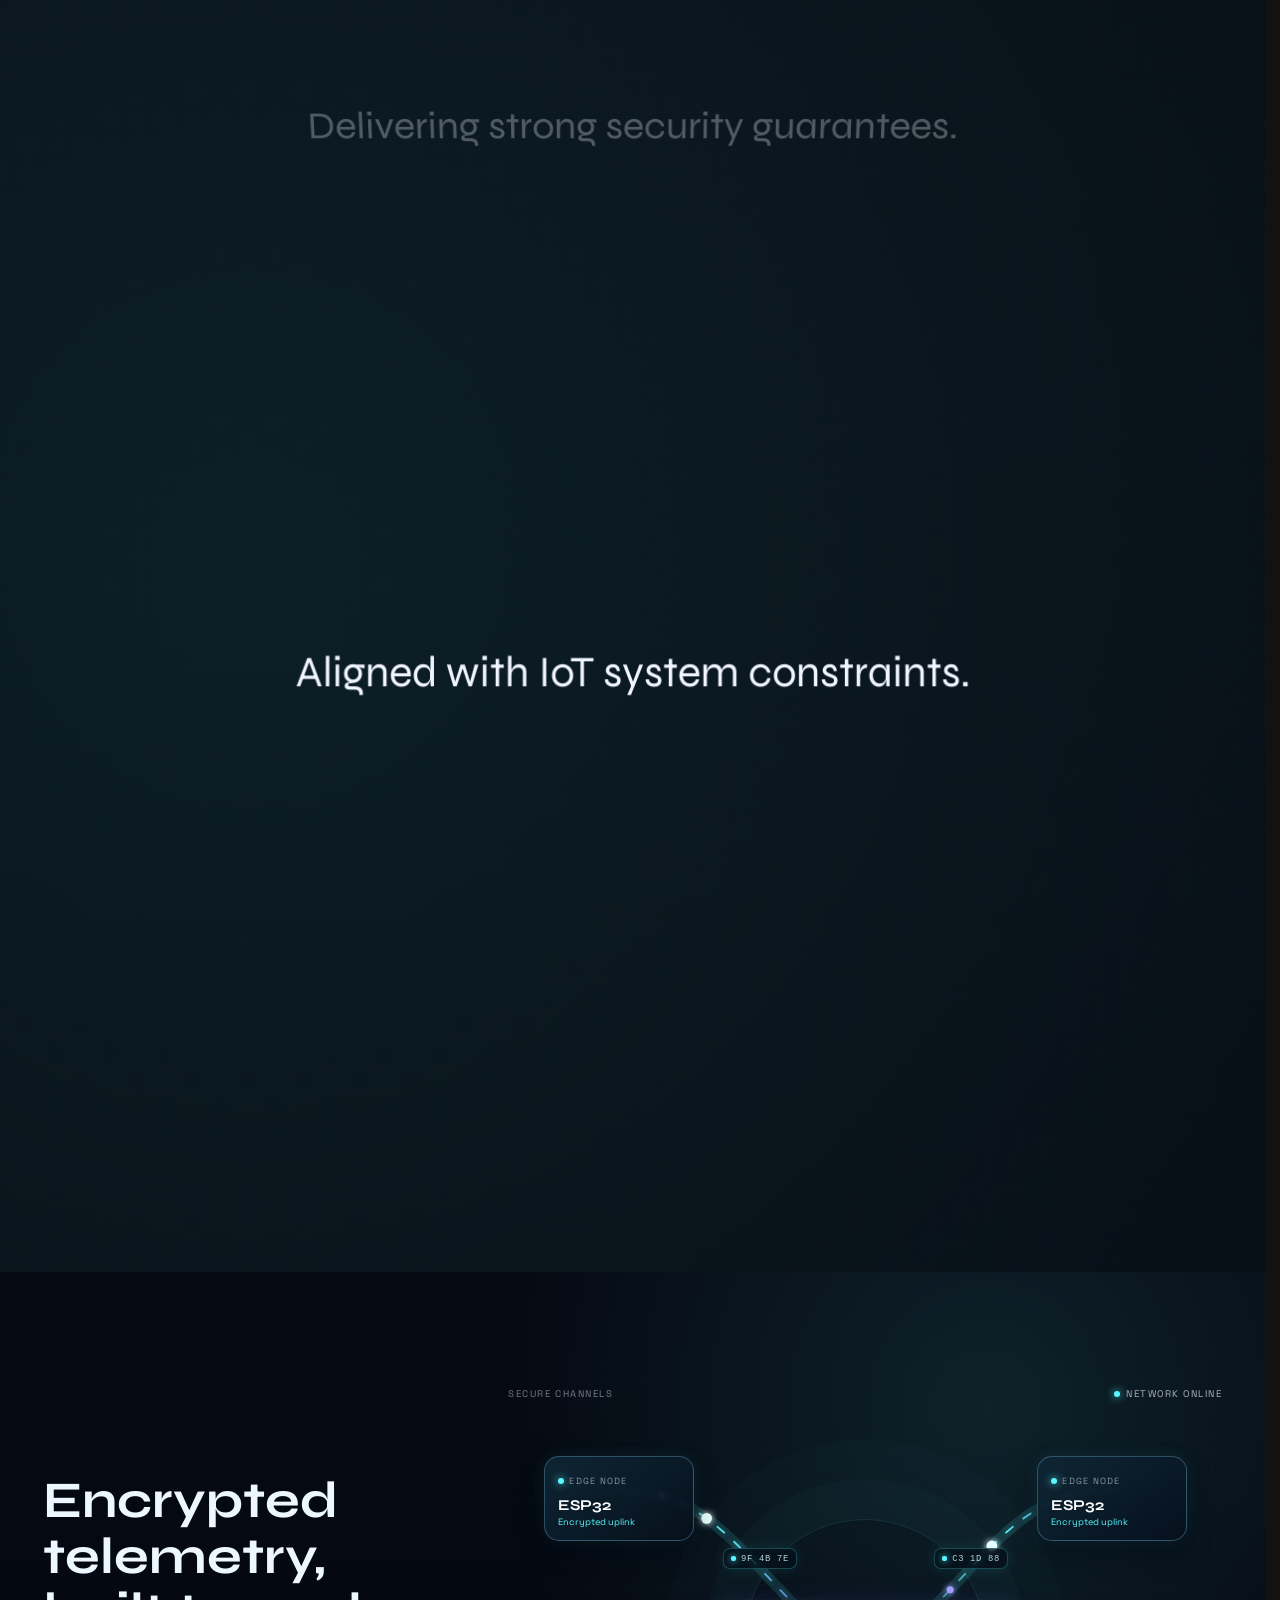
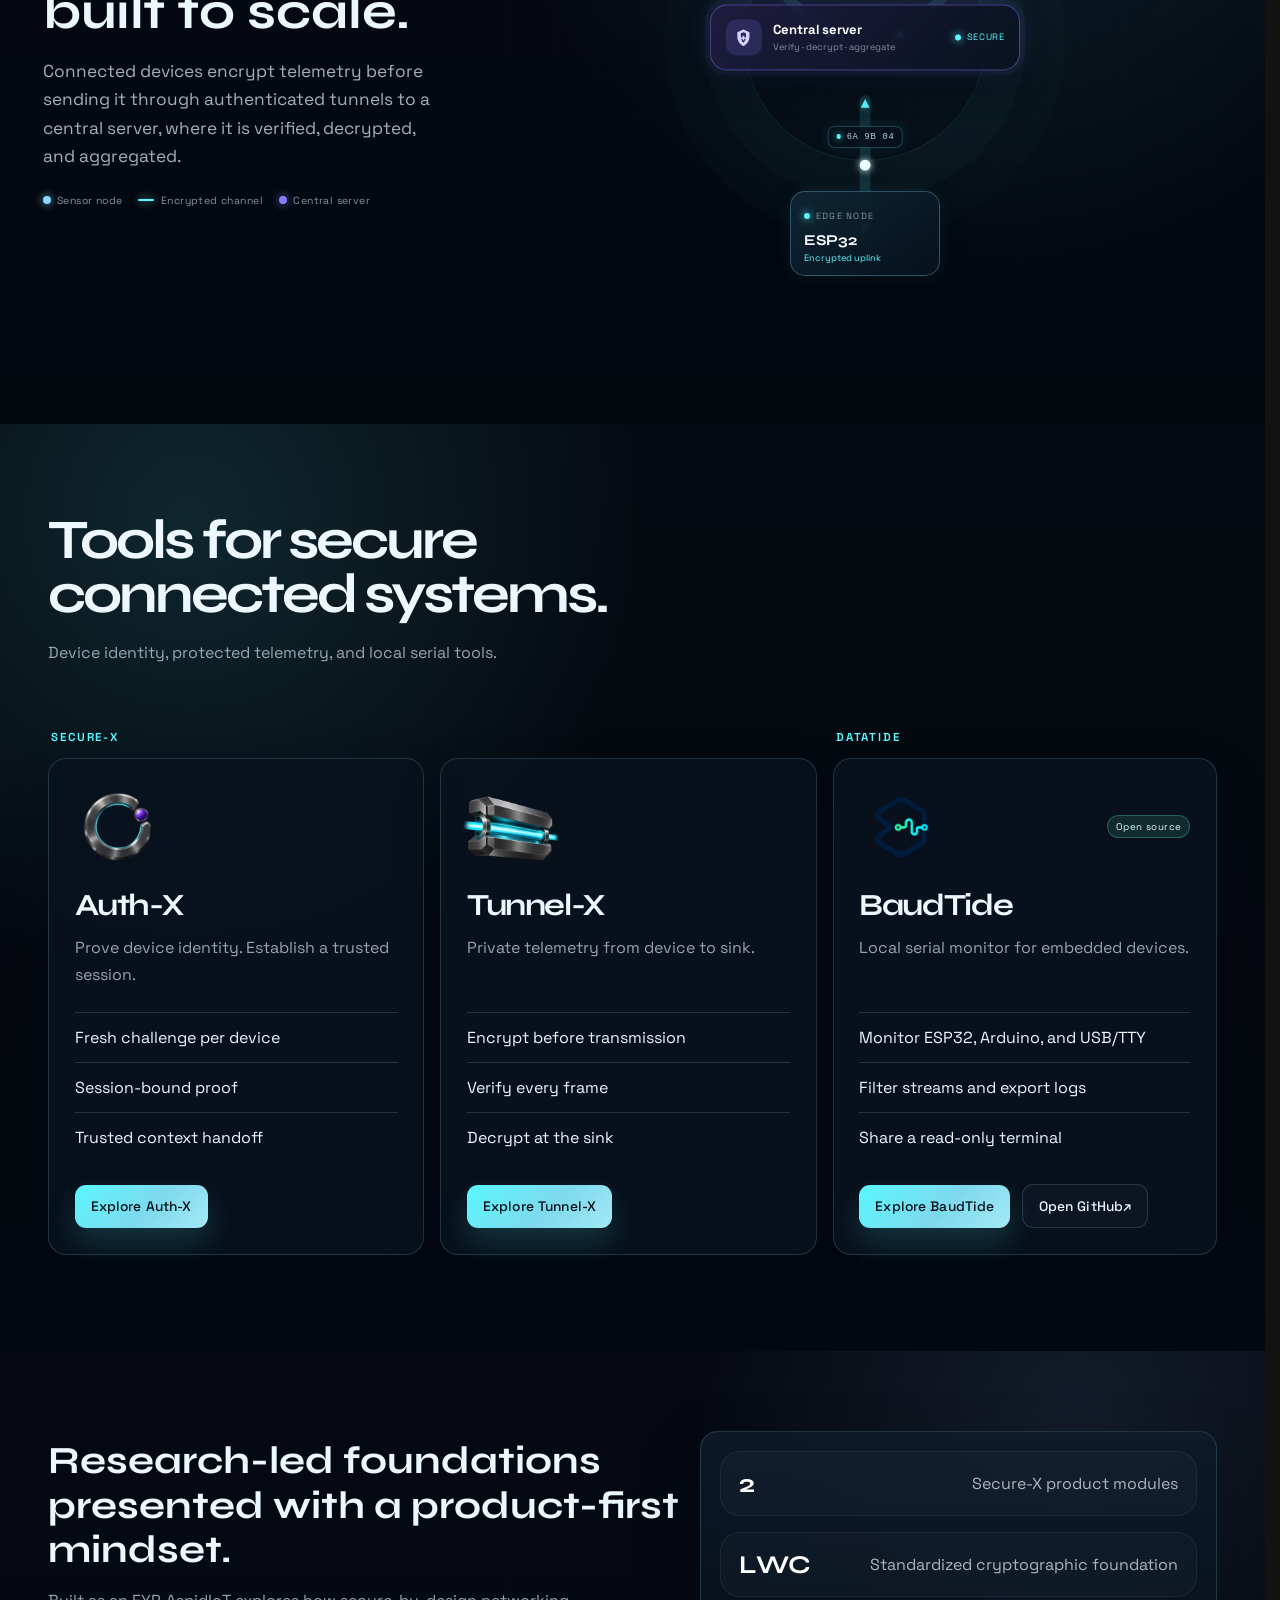
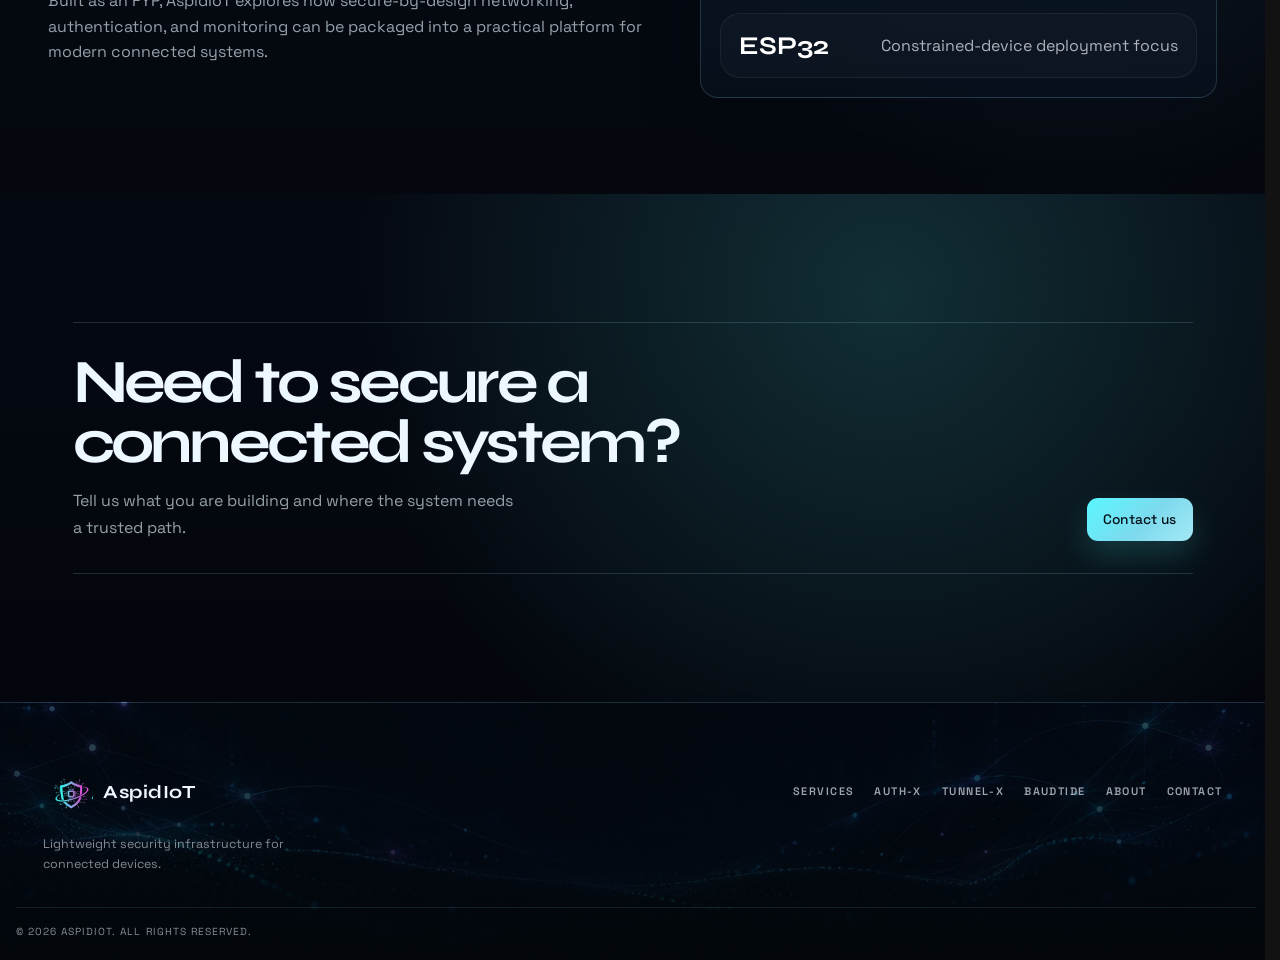
==== commit f9a411ac: "Remove decorative labels across the site" ====
--- a/index.html
+++ b/index.html
@@ -32,9 +32,9 @@
     <link rel="preconnect" href="https://fonts.googleapis.com" />
     <link rel="preconnect" href="https://fonts.gstatic.com" crossorigin />
     <link rel="stylesheet" href="https://fonts.googleapis.com/css2?family=Space+Grotesk:wght@400;500;600&family=Syne:wght@600;700&display=swap" />
-    <link rel="stylesheet" href="styles.css?v=performance-3" />
-    <link rel="stylesheet" href="theme.css?v=16" />
-    <link rel="stylesheet" href="design-taste.css?v=18" />
+    <link rel="stylesheet" href="styles.css?v=performance-5" />
+    <link rel="stylesheet" href="theme.css?v=17" />
+    <link rel="stylesheet" href="design-taste.css?v=20" />
   </head>
   <body>
     <header class="site-header" data-header>
@@ -78,7 +78,6 @@
             </button>
 
             <div class="mega-menu product-menu" id="products-menu" data-dropdown-panel>
-              <p class="product-menu-kicker">Product families</p>
               <div class="product-menu-list" data-product-family-list>
                 <section class="product-menu-family" data-product-family>
                   <button class="product-menu-family-toggle" type="button" aria-expanded="false" aria-controls="secure-x-products" data-product-family-toggle>
@@ -280,7 +279,6 @@
 
       <section class="narrative" id="features" aria-label="Project narrative">
         <div class="narrative-intro">
-          <p class="section-kicker">Packet protection / live flow</p>
           <h2 class="narrative-title">Readable data goes in. Protected telemetry comes out.</h2>
           <p class="narrative-summary">
             Watch a sensor payload cross the link, pass through the Lightweight Cryptography gate,
@@ -306,7 +304,6 @@
             <span class="track-zone track-zone-cipher" aria-hidden="true">Encrypted</span>
 
             <div class="bridge-stage-label bridge-stage-plain" aria-hidden="true">
-              <span class="stage-index">01</span>
               <span class="stage-copy"><strong>Readable payload</strong><small>Sensor values are visible</small></span>
             </div>
 
@@ -317,7 +314,6 @@
             </div>
 
             <div class="bridge-stage-label bridge-stage-encrypt" aria-hidden="true">
-              <span class="stage-index">02</span>
               <span class="stage-copy"><strong>LWC encryption gate</strong><small>Payload is transformed here</small></span>
             </div>
 
@@ -328,7 +324,6 @@
             </div>
 
             <div class="bridge-stage-label bridge-stage-deliver" aria-hidden="true">
-              <span class="stage-index">03</span>
               <span class="stage-copy"><strong>Protected delivery</strong><small>Only the destination can use it</small></span>
             </div>
 
@@ -373,7 +368,6 @@
       <section class="network" id="network" aria-label="Encrypted device network">
         <div class="network-content">
           <div class="network-text reveal">
-            <p class="network-kicker">Encrypted tunnel / scalable hub-and-spoke</p>
             <h2 class="network-title">Encrypted telemetry, built to scale.</h2>
             <p class="network-summary">
               Connected devices encrypt telemetry before sending it through authenticated tunnels
@@ -478,7 +472,6 @@
       <section class="products-section" id="products" aria-label="Products">
         <div class="section-shell reveal">
           <div class="section-heading">
-            <p class="section-kicker">Products</p>
             <h2 class="section-title">Tools for secure connected systems.</h2>
             <p class="section-summary">
               Device identity, protected telemetry, and local serial tools.
@@ -556,7 +549,6 @@
       <section class="about-section" id="about" aria-label="About AspidIoT">
         <div class="section-shell about-grid reveal">
           <div class="section-heading">
-            <p class="section-kicker">About</p>
             <h2 class="section-title">Research-led foundations presented with a product-first mindset.</h2>
             <p class="section-summary">
               Built as an FYP, AspidIoT explores how secure-by-design networking, authentication, and monitoring can be packaged into a practical platform for modern connected systems.
@@ -582,7 +574,6 @@
 
       <section class="final" id="contact">
         <div class="contact-panel reveal">
-          <p class="section-kicker">Contact</p>
           <h2 class="contact-title">Need to secure a connected system?</h2>
           <p class="contact-copy">
             Tell us what you are building and where the system needs a trusted path.
@@ -614,7 +605,6 @@
       </div>
       <div class="site-footer-meta">
         <p>© 2026 AspidIoT. All rights reserved.</p>
-        <span>Secure-by-design · IoT at the edge</span>
       </div>
     </footer>
 
--- a/styles.css
+++ b/styles.css
@@ -385,8 +385,7 @@
   padding: 0.5rem 0.35rem 1rem;
 }
 
-.mega-menu-kicker,
-.section-kicker {
+.mega-menu-kicker {
   text-transform: uppercase;
   letter-spacing: 0.24em;
   font-size: 0.72rem;
@@ -1431,23 +1430,6 @@
     drop-shadow(0 0 18px rgba(89, 247, 255, 0.18));
 }
 
-.auth-x-eyebrow {
-  display: flex;
-  align-items: center;
-  flex-wrap: wrap;
-  gap: 0.7rem;
-  color: rgba(241, 245, 255, 0.6);
-  font-size: 0.72rem;
-  letter-spacing: 0.22em;
-  text-transform: uppercase;
-}
-
-.auth-x-eyebrow-line {
-  width: 2.4rem;
-  height: 1px;
-  background: linear-gradient(90deg, transparent, var(--accent));
-}
-
 .auth-x-title {
   max-width: 11ch;
   margin-top: 1.2rem;
@@ -1717,30 +1699,8 @@
   background: linear-gradient(90deg, transparent, rgba(89, 247, 255, 0.72));
 }
 
-.auth-x-flow-index,
-.auth-x-feature-mark {
-  display: block;
-  color: var(--accent);
-  font-family: "Syne", "Space Grotesk", sans-serif;
-  font-size: 0.72rem;
-  letter-spacing: 0.2em;
-}
-
-.auth-x-flow-chip {
-  display: inline-flex;
-  margin-top: 1.45rem;
-  padding: 0.3rem 0.52rem;
-  border: 1px solid rgba(89, 247, 255, 0.18);
-  border-radius: 999px;
-  color: rgba(206, 253, 255, 0.8);
-  font-size: 0.6rem;
-  letter-spacing: 0.15em;
-  text-transform: uppercase;
-}
-
 .auth-x-flow-card h3,
 .auth-x-feature-card h3 {
-  margin-top: 0.85rem;
   color: #fff;
   font-family: "Syne", "Space Grotesk", sans-serif;
   font-size: 1.05rem;
@@ -2557,13 +2517,6 @@
   gap: 1rem;
 }
 
-.auth-x-chart-kicker {
-  color: rgba(206, 253, 255, 0.68);
-  font-size: 0.62rem;
-  letter-spacing: 0.16em;
-  text-transform: uppercase;
-}
-
 .auth-x-chart h3 {
   max-width: 26ch;
   margin-top: 0.55rem;
@@ -2843,13 +2796,6 @@
   gap: 0.3rem;
 }
 
-.auth-x-product-footer-kicker {
-  color: var(--accent);
-  font-size: 0.64rem;
-  letter-spacing: 0.2em;
-  text-transform: uppercase;
-}
-
 .auth-x-product-footer strong {
   color: rgba(241, 245, 255, 0.9);
   font-family: "Syne", "Space Grotesk", sans-serif;
@@ -2908,13 +2854,6 @@
   display: flex;
   flex-direction: column;
   gap: 1.25rem;
-}
-
-.network-kicker {
-  text-transform: uppercase;
-  letter-spacing: 0.3em;
-  font-size: 0.75rem;
-  color: var(--muted);
 }
 
 .network-title {
@@ -3367,19 +3306,6 @@
   border: 1px solid rgba(89, 247, 255, 0.1);
   border-radius: 50%;
   transform: rotate(-20deg) scaleY(0.48);
-}
-
-.about-origin-head {
-  position: relative;
-  z-index: 1;
-  display: flex;
-  align-items: center;
-  justify-content: flex-start;
-  gap: 1rem;
-  color: rgba(206, 253, 255, 0.58);
-  font-size: 0.65rem;
-  letter-spacing: 0.2em;
-  text-transform: uppercase;
 }
 
 .about-origin-identity {
@@ -3548,30 +3474,6 @@
   line-height: 1.65;
 }
 
-.about-origin-rule {
-  position: relative;
-  z-index: 1;
-  width: 100%;
-  height: 1px;
-  margin-top: 1.8rem;
-  background: linear-gradient(90deg, rgba(89, 247, 255, 0.4), transparent);
-}
-
-.about-origin-foot {
-  position: relative;
-  z-index: 1;
-  margin-top: 0.9rem;
-  color: rgba(206, 253, 255, 0.55);
-  font-size: 0.64rem;
-  letter-spacing: 0.12em;
-  text-transform: uppercase;
-}
-
-.about-origin-foot span {
-  margin: 0 0.35rem;
-  color: var(--accent);
-}
-
 .about-story-section,
 .about-principles-section {
   padding: clamp(5rem, 10vw, 9rem) 1.5rem;
@@ -3640,17 +3542,6 @@
   padding: 1.35rem 1.4rem 1.5rem;
 }
 
-.about-evidence-caption-head {
-  display: flex;
-  align-items: center;
-  justify-content: flex-start;
-  gap: 1rem;
-  color: rgba(206, 253, 255, 0.58);
-  font-size: 0.65rem;
-  letter-spacing: 0.18em;
-  text-transform: uppercase;
-}
-
 .about-evidence-card h3 {
   max-width: 16ch;
   margin-top: 0.8rem;
@@ -3712,28 +3603,8 @@
 }
 
 .about-story-row {
-  display: grid;
-  grid-template-columns: minmax(9rem, 0.42fr) minmax(0, 1.2fr);
-  align-items: start;
-  gap: 1.4rem;
   padding: 1.65rem 0;
   border-bottom: 1px solid rgba(255, 255, 255, 0.1);
-}
-
-.about-principle-label {
-  color: var(--accent);
-  font-family: "Syne", "Space Grotesk", sans-serif;
-  font-size: 0.72rem;
-  letter-spacing: 0.14em;
-  text-transform: uppercase;
-}
-
-.about-story-label {
-  padding-top: 0.08rem;
-  color: rgba(206, 253, 255, 0.58);
-  font-size: 0.7rem;
-  letter-spacing: 0.2em;
-  text-transform: uppercase;
 }
 
 .about-story-copy {
@@ -3930,23 +3801,6 @@
 
 .contact-intro {
   max-width: 650px;
-}
-
-.contact-eyebrow {
-  display: flex;
-  align-items: center;
-  flex-wrap: wrap;
-  gap: 0.7rem;
-  color: rgba(206, 253, 255, 0.68);
-  font-size: 0.7rem;
-  letter-spacing: 0.2em;
-  text-transform: uppercase;
-}
-
-.contact-eyebrow-line {
-  width: 2.5rem;
-  height: 1px;
-  background: linear-gradient(90deg, transparent, var(--accent));
 }
 
 .contact-page-title {
@@ -4060,14 +3914,6 @@
   gap: 1rem;
 }
 
-.contact-form-kicker {
-  display: block;
-  color: rgba(206, 253, 255, 0.58);
-  font-size: 0.65rem;
-  letter-spacing: 0.2em;
-  text-transform: uppercase;
-}
-
 .contact-form-card h2 {
   margin-top: 0.65rem;
   color: #f7fbff;
@@ -4075,13 +3921,6 @@
   font-size: clamp(1.8rem, 3.1vw, 2.75rem);
   line-height: 1;
   letter-spacing: -0.05em;
-}
-
-.contact-form-index {
-  color: var(--accent);
-  font-family: "Syne", "Space Grotesk", sans-serif;
-  font-size: 0.85rem;
-  font-weight: 600;
 }
 
 .contact-form-intro {
@@ -4340,23 +4179,6 @@
   max-width: 720px;
 }
 
-.founder-contact-eyebrow {
-  display: flex;
-  align-items: center;
-  flex-wrap: wrap;
-  gap: 0.7rem;
-  color: rgba(206, 253, 255, 0.68);
-  font-size: 0.7rem;
-  letter-spacing: 0.2em;
-  text-transform: uppercase;
-}
-
-.founder-contact-eyebrow-line {
-  width: 2.5rem;
-  height: 1px;
-  background: linear-gradient(90deg, transparent, var(--accent));
-}
-
 .founder-contact-title {
   max-width: 11ch;
   margin-top: 1.35rem;
@@ -4408,14 +4230,6 @@
   margin-left: 0.1rem;
   font-size: 1.15rem;
   line-height: 1;
-}
-
-.founder-contact-note {
-  margin-top: 1.35rem;
-  color: rgba(241, 245, 255, 0.42);
-  font-size: 0.68rem;
-  letter-spacing: 0.16em;
-  text-transform: uppercase;
 }
 
 .founder-contact-orbit {
@@ -4930,10 +4744,6 @@
 }
 
 .site-footer-meta {
-  display: flex;
-  align-items: center;
-  justify-content: space-between;
-  gap: 1rem;
   padding: 1rem 0 0;
   border-top: 1px solid rgba(126, 214, 231, 0.12);
   color: rgba(241, 245, 255, 0.42);
@@ -4957,12 +4767,6 @@
   .site-footer-nav {
     justify-content: flex-start;
     gap: 0.8rem 1rem;
-  }
-
-  .site-footer-meta {
-    align-items: flex-start;
-    flex-direction: column;
-    gap: 0.45rem;
   }
 }
 
@@ -5348,13 +5152,6 @@
   gap: 1.1rem;
 }
 
-.network-kicker {
-  color: var(--accent);
-  font-size: 0.68rem;
-  font-weight: 600;
-  letter-spacing: 0.22em;
-}
-
 .network-title {
   max-width: 11ch;
   font-size: clamp(2rem, 4vw, 3.4rem);
@@ -5904,11 +5701,6 @@
   text-align: center;
 }
 
-.narrative-intro .section-kicker {
-  color: var(--accent);
-  opacity: 0.8;
-}
-
 .narrative-title {
   margin-top: 0.9rem;
   font-family: "Syne", "Space Grotesk", sans-serif;
@@ -6123,18 +5915,6 @@
 .bridge-stage-deliver {
   right: 2%;
   animation-name: stage-label-deliver;
-}
-
-.stage-index {
-  display: grid;
-  width: 1.7rem;
-  height: 1.7rem;
-  place-items: center;
-  border: 1px solid rgba(89, 247, 255, 0.45);
-  border-radius: 50%;
-  color: var(--accent);
-  font-size: 0.58rem;
-  letter-spacing: 0;
 }
 
 .stage-copy {
@@ -7245,18 +7025,7 @@
   }
 
   .about-story-row {
-    grid-template-columns: 1fr;
-    gap: 0.55rem;
     padding: 1.35rem 0;
-  }
-
-  .about-story-label,
-  .about-story-copy {
-    grid-column: auto;
-  }
-
-  .about-story-label {
-    padding-top: 0;
   }
 
   .about-story-copy h3 {
@@ -7290,12 +7059,6 @@
     padding: 7.5rem 1rem 3.5rem;
   }
 
-  .founder-contact-eyebrow {
-    gap: 0.55rem;
-    font-size: 0.62rem;
-    letter-spacing: 0.15em;
-  }
-
   .founder-contact-title {
     max-width: 12ch;
     font-size: clamp(2.8rem, 14vw, 4.3rem);
@@ -7312,11 +7075,6 @@
 
   .founder-contact-actions .button-link {
     width: 100%;
-  }
-
-  .founder-contact-note {
-    font-size: 0.58rem;
-    line-height: 1.7;
   }
 
   .founder-profile-card {
@@ -9715,15 +9473,6 @@
   min-width: 0;
 }
 
-.services-domains-kicker {
-  color: var(--accent);
-  font-size: 0.68rem;
-  font-weight: 600;
-  letter-spacing: 0.2em;
-  line-height: 1.4;
-  text-transform: uppercase;
-}
-
 .services-domains-hero h1,
 .services-domains-head h2,
 .services-common-head h2,
@@ -9890,41 +9639,6 @@
   font-size: 1.05rem;
   line-height: 1.05;
   text-align: right;
-}
-
-.services-domains-proof {
-  display: grid;
-  grid-template-columns: repeat(3, minmax(0, 1fr));
-  width: min(1080px, 100%);
-  margin: clamp(3.5rem, 7vw, 5.5rem) auto 0;
-  border-top: 1px solid var(--domain-line);
-}
-
-.services-domains-proof > div {
-  display: grid;
-  gap: 0.4rem;
-  min-width: 0;
-  padding: 1.25rem 1.4rem 0;
-}
-
-.services-domains-proof > div + div {
-  border-left: 1px solid var(--domain-line);
-}
-
-.services-domains-proof span {
-  color: var(--accent);
-  font-size: 0.61rem;
-  font-weight: 600;
-  letter-spacing: 0.18em;
-  text-transform: uppercase;
-}
-
-.services-domains-proof strong {
-  max-width: 25ch;
-  color: var(--ink);
-  font-family: "Syne", "Space Grotesk", sans-serif;
-  font-size: 1rem;
-  line-height: 1.2;
 }
 
 .services-domains-section {
@@ -10050,15 +9764,6 @@
   transition-delay: calc(var(--reveal-delay, 0ms) + 130ms);
 }
 
-.services-domain-card.is-visible .services-domain-body > *:nth-child(3),
-.services-common-card.is-visible > *:nth-child(3) {
-  transition-delay: calc(var(--reveal-delay, 0ms) + 180ms);
-}
-
-.services-domain-card.is-visible .services-domain-body > *:nth-child(4) {
-  transition-delay: calc(var(--reveal-delay, 0ms) + 230ms);
-}
-
 .services-domain-card-wide {
   display: grid;
   grid-column: 1 / -1;
@@ -10133,30 +9838,8 @@
   padding: clamp(1.45rem, 3vw, 2.3rem);
 }
 
-.services-domain-overline {
-  color: var(--accent);
-  font-size: 0.62rem;
-  font-weight: 600;
-  letter-spacing: 0.16em;
-  line-height: 1.4;
-  text-transform: uppercase;
-}
-
-.services-domain-card:nth-child(2) .services-domain-overline {
-  color: var(--domain-warm);
-}
-
-.services-domain-card:nth-child(3) .services-domain-overline {
-  color: var(--domain-violet);
-}
-
-.services-domain-card:nth-child(4) .services-domain-overline {
-  color: var(--domain-mint);
-}
-
 .services-domain-body h3 {
   max-width: 19ch;
-  margin-top: 0.7rem;
   color: var(--ink);
   font-family: "Syne", "Space Grotesk", sans-serif;
   font-size: clamp(1.55rem, 2.6vw, 2.45rem);
@@ -10165,29 +9848,11 @@
   text-wrap: balance;
 }
 
-.services-domain-body > p:not(.services-domain-overline) {
+.services-domain-body > p {
   max-width: 47ch;
   margin-top: 1rem;
   color: var(--domain-quiet);
   line-height: 1.68;
-}
-
-.services-domain-tags {
-  display: flex;
-  flex-wrap: wrap;
-  gap: 0.5rem;
-  margin-top: auto;
-  padding-top: 1.65rem;
-  list-style: none;
-}
-
-.services-domain-tags li {
-  padding: 0.42rem 0.62rem;
-  border: 1px solid rgba(126, 214, 231, 0.22);
-  border-radius: 999px;
-  color: rgba(221, 250, 255, 0.68);
-  font-size: 0.68rem;
-  line-height: 1.1;
 }
 
 .services-common-section {
@@ -10398,19 +10063,6 @@
     border-radius: 23px;
   }
 
-  .services-domains-proof {
-    grid-template-columns: 1fr;
-  }
-
-  .services-domains-proof > div {
-    padding: 1.05rem 0;
-  }
-
-  .services-domains-proof > div + div {
-    border-top: 1px solid var(--domain-line);
-    border-left: 0;
-  }
-
   .services-domain-grid,
   .services-common-grid {
     grid-template-columns: 1fr;
@@ -10522,12 +10174,6 @@
     padding: 7.5rem 1rem 3.5rem;
   }
 
-  .contact-eyebrow {
-    gap: 0.55rem;
-    font-size: 0.62rem;
-    letter-spacing: 0.15em;
-  }
-
   .contact-page-title {
     max-width: 11ch;
     font-size: clamp(2.8rem, 14vw, 4.3rem);
--- a/theme.css
+++ b/theme.css
@@ -293,8 +293,7 @@
   color: var(--ink);
 }
 
-html[data-theme="light"] .mega-menu-kicker,
-html[data-theme="light"] .section-kicker {
+html[data-theme="light"] .mega-menu-kicker {
   color: rgba(16, 42, 63, 0.56);
 }
 
@@ -586,11 +585,6 @@
     radial-gradient(circle at 10% 12%, rgba(5, 143, 166, 0.12), transparent 30%),
     radial-gradient(circle at 92% 72%, rgba(105, 87, 198, 0.1), transparent 34%),
     linear-gradient(180deg, rgba(228, 241, 248, 0.96), rgba(237, 245, 251, 1));
-}
-
-html[data-theme="light"] .auth-x-eyebrow,
-html[data-theme="light"] .founder-contact-eyebrow {
-  color: rgba(16, 42, 63, 0.62);
 }
 
 html[data-theme="light"] .auth-x-title,
@@ -659,7 +653,6 @@
     rgba(255, 255, 255, 0.84);
 }
 
-html[data-theme="light"] .auth-x-flow-chip,
 html[data-theme="light"] .auth-x-chart-scale {
   border-color: rgba(5, 143, 166, 0.2);
   color: rgba(10, 76, 97, 0.72);
@@ -848,15 +841,10 @@
   color: rgba(16, 42, 63, 0.7);
 }
 
-html[data-theme="light"] .about-origin-head,
-html[data-theme="light"] .about-origin-foot,
 html[data-theme="light"] .about-origin-identity-label,
-html[data-theme="light"] .about-evidence-caption-head,
-html[data-theme="light"] .about-story-label,
 html[data-theme="light"] .founder-profile-head,
 html[data-theme="light"] .founder-profile-role,
-html[data-theme="light"] .founder-profile-footer,
-html[data-theme="light"] .founder-contact-note {
+html[data-theme="light"] .founder-profile-footer {
   color: rgba(16, 42, 63, 0.58);
 }
 
@@ -1341,10 +1329,6 @@
     inset 0 1px 0 rgba(255, 255, 255, 0.42);
 }
 
-html[data-theme="light"] .services-domains-proof > div + div {
-  border-color: rgba(53, 133, 153, 0.18);
-}
-
 html[data-theme="light"] .services-domains-section {
   background:
     radial-gradient(circle at 12% 15%, rgba(105, 87, 198, 0.08), transparent 28%),
@@ -1360,11 +1344,6 @@
 html[data-theme="light"] .services-domain-card:hover {
   border-color: rgba(5, 143, 166, 0.32);
   background: linear-gradient(145deg, rgba(255, 255, 255, 0.96), var(--domain-panel));
-}
-
-html[data-theme="light"] .services-domain-tags li {
-  border-color: rgba(5, 143, 166, 0.22);
-  color: #17516b;
 }
 
 html[data-theme="light"] .services-common-section {
@@ -1434,11 +1413,6 @@
   border-color: rgba(105, 87, 198, 0.18);
 }
 
-html[data-theme="light"] .contact-eyebrow,
-html[data-theme="light"] .contact-form-kicker {
-  color: rgba(16, 42, 63, 0.6);
-}
-
 html[data-theme="light"] .contact-page-title,
 html[data-theme="light"] .contact-form-card h2,
 html[data-theme="light"] .founder-profile-person h3 {
@@ -1492,10 +1466,6 @@
     linear-gradient(90deg, rgba(5, 143, 166, 0.07) 1px, transparent 1px);
 }
 
-html[data-theme="light"] .contact-form-index {
-  color: #058fa6;
-}
-
 html[data-theme="light"] .contact-field label {
   color: rgba(16, 42, 63, 0.78);
 }
--- a/design-taste.css
+++ b/design-taste.css
@@ -280,7 +280,6 @@
   gap: 1.2rem;
 }
 
-.section-kicker,
 .mega-menu-kicker,
 .product-showcase-family-label {
   letter-spacing: 0.2em;
@@ -695,15 +694,6 @@
   border-radius: 20px;
 }
 
-.product-menu-kicker {
-  padding: 0.35rem 0.45rem 0.7rem;
-  color: rgba(237, 247, 255, 0.56);
-  font-size: 0.68rem;
-  font-weight: 700;
-  letter-spacing: 0.16em;
-  text-transform: uppercase;
-}
-
 .product-menu-list {
   display: grid;
   gap: 0.45rem;
@@ -1097,11 +1087,6 @@
   text-align: left;
 }
 
-.final .contact-panel .section-kicker {
-  grid-column: 1 / -1;
-  margin-bottom: 1.35rem;
-}
-
 .final .contact-title {
   grid-column: 1;
   max-width: 16ch;
@@ -1135,22 +1120,11 @@
 
 /* Product menu: one outer surface, with flat family rows inside it. */
 .product-menu {
-  width: min(28rem, calc(100vw - 1.5rem));
-  max-width: calc(100vw - 1.5rem);
   padding: 1rem 1.05rem 1.05rem;
   border: 1px solid var(--taste-line);
   border-radius: 14px;
   background: var(--taste-surface-strong);
   box-shadow: 0 24px 54px rgba(2, 10, 20, 0.32);
-}
-
-.product-menu-kicker {
-  padding: 0.15rem 0 0.8rem;
-  color: var(--taste-accent);
-  font-size: 0.64rem;
-  font-weight: 650;
-  letter-spacing: 0.12em;
-  text-transform: uppercase;
 }
 
 .product-menu-list {
@@ -1440,46 +1414,17 @@
   padding: 0.7rem 0 0;
 }
 
-.services-domains-page .services-domain-overline,
-.services-domains-page .services-domain-card:nth-child(2) .services-domain-overline,
-.services-domains-page .services-domain-card:nth-child(3) .services-domain-overline,
-.services-domains-page .services-domain-card:nth-child(4) .services-domain-overline {
-  color: var(--taste-accent);
-}
-
 .services-domains-page .services-domain-body h3 {
   max-width: 17ch;
-  margin-top: 0.8rem;
   font-size: clamp(1.7rem, 3vw, 2.8rem);
   line-height: 1;
 }
 
-.services-domains-page .services-domain-body > p:not(.services-domain-overline) {
+.services-domains-page .services-domain-body > p {
   max-width: 46ch;
   margin-top: 1rem;
   color: var(--taste-muted);
   line-height: 1.65;
-}
-
-.services-domains-page .services-domain-tags {
-  gap: 0;
-  margin-top: auto;
-  padding-top: 1.6rem;
-}
-
-.services-domains-page .services-domain-tags li {
-  padding: 0;
-  border: 0;
-  border-radius: 0;
-  color: var(--taste-muted);
-  font-size: 0.68rem;
-  letter-spacing: 0.02em;
-}
-
-.services-domains-page .services-domain-tags li + li::before {
-  margin: 0 0.45rem;
-  color: var(--taste-accent);
-  content: "/";
 }
 
 /* Common principles: one continuous rail with three readable stops. */
@@ -1602,10 +1547,6 @@
   .final .contact-panel {
     display: block;
     padding: 1.55rem 0 1.8rem;
-  }
-
-  .final .contact-panel .section-kicker {
-    margin-bottom: 1.15rem;
   }
 
   .final .contact-title {
@@ -1839,11 +1780,6 @@
   background:
     linear-gradient(90deg, rgba(3, 9, 17, 0.98) 0%, rgba(3, 9, 17, 0.88) 25%, rgba(3, 9, 17, 0.48) 58%, rgba(3, 9, 17, 0.24) 100%),
     linear-gradient(180deg, rgba(3, 9, 17, 0.28) 0%, rgba(3, 9, 17, 0.08) 46%, rgba(3, 9, 17, 0.9) 100%);
-}
-
-.services-domains-page .services-domains-proof {
-  position: relative;
-  z-index: 3;
 }
 
 @media (max-width: 760px) {
